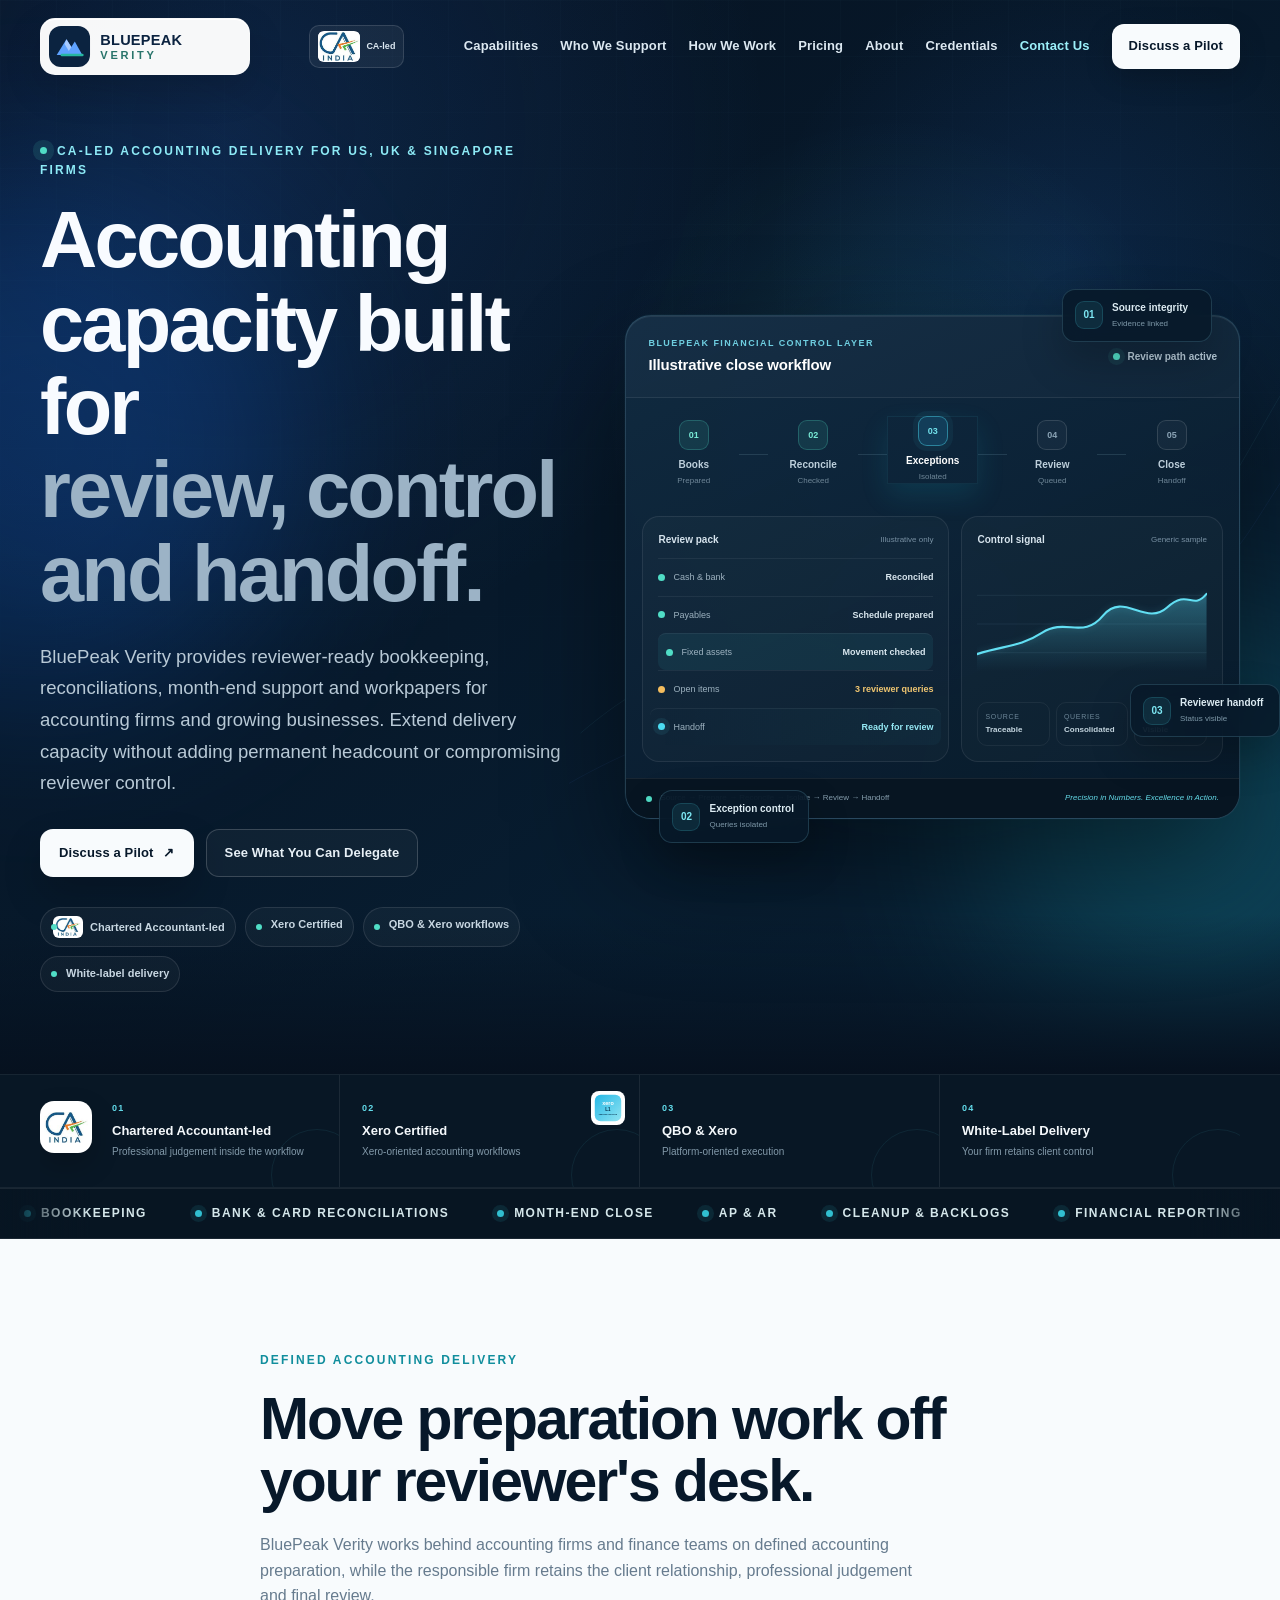
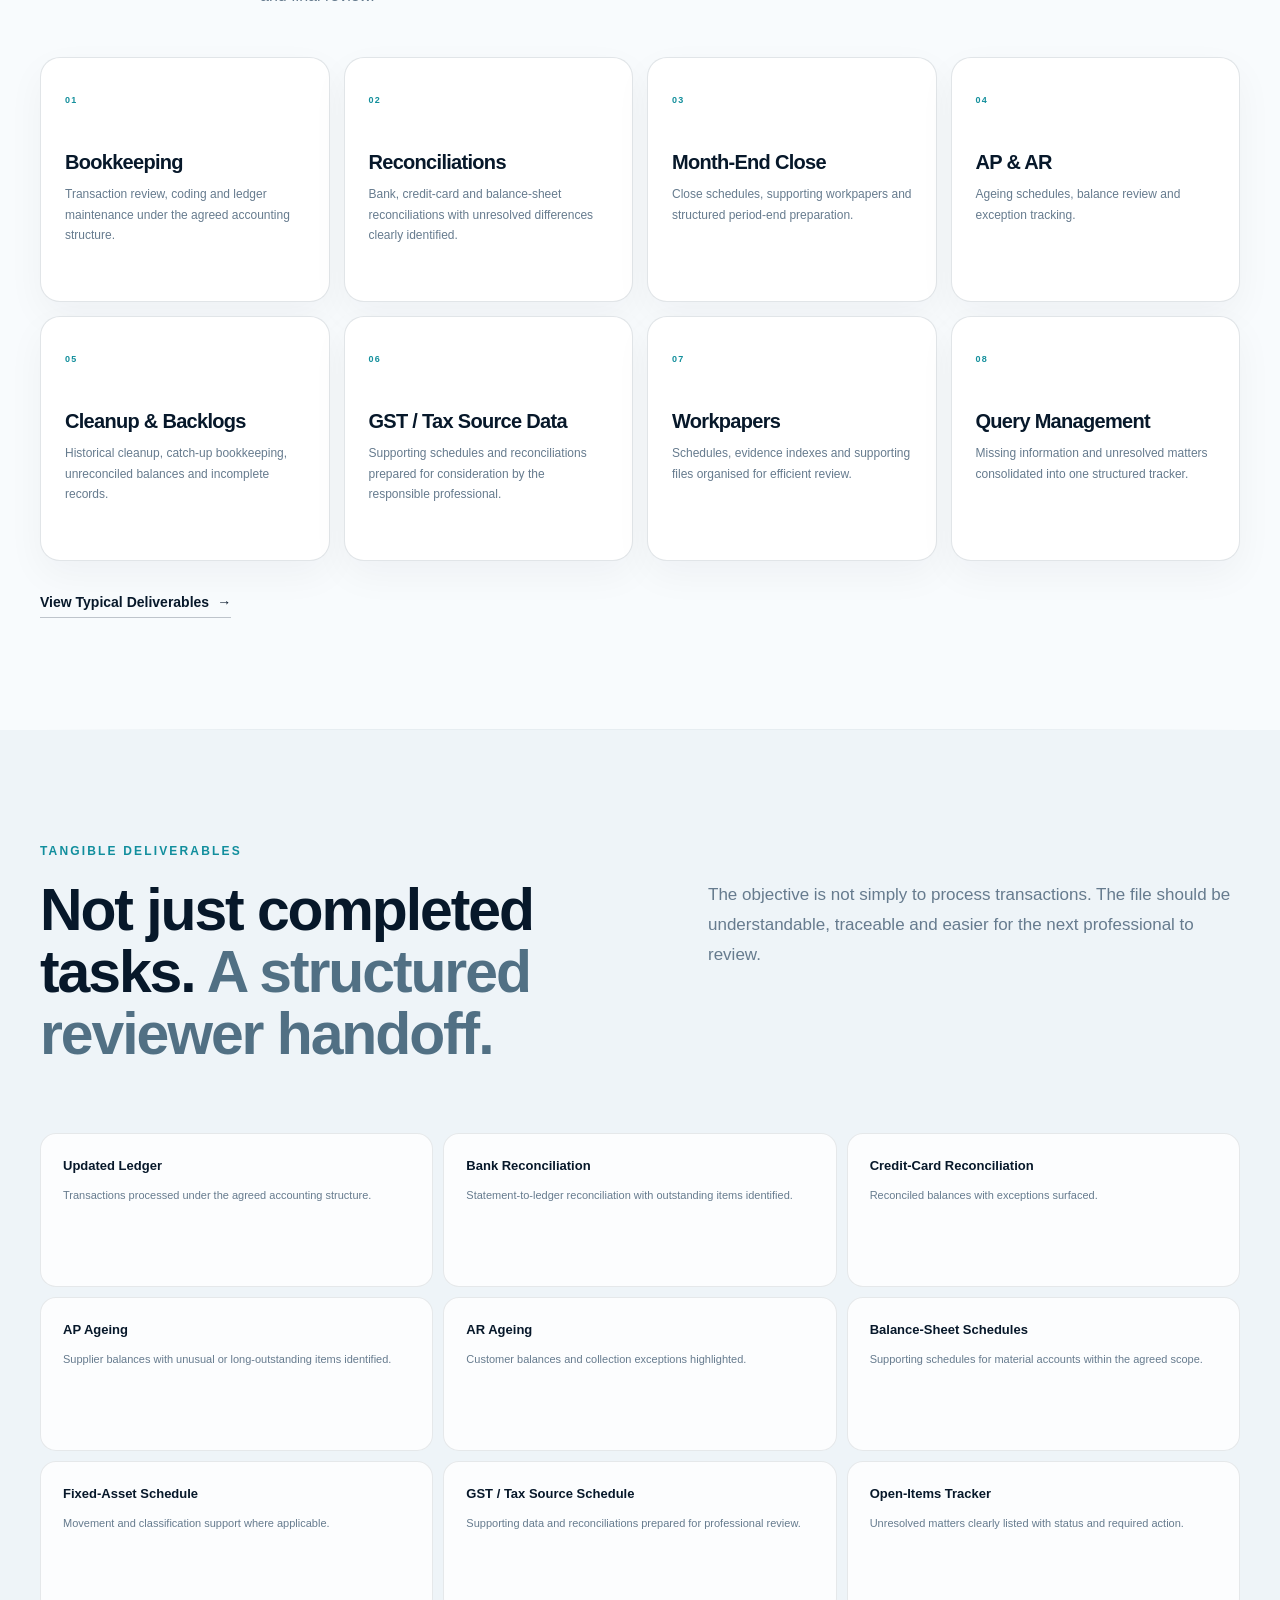
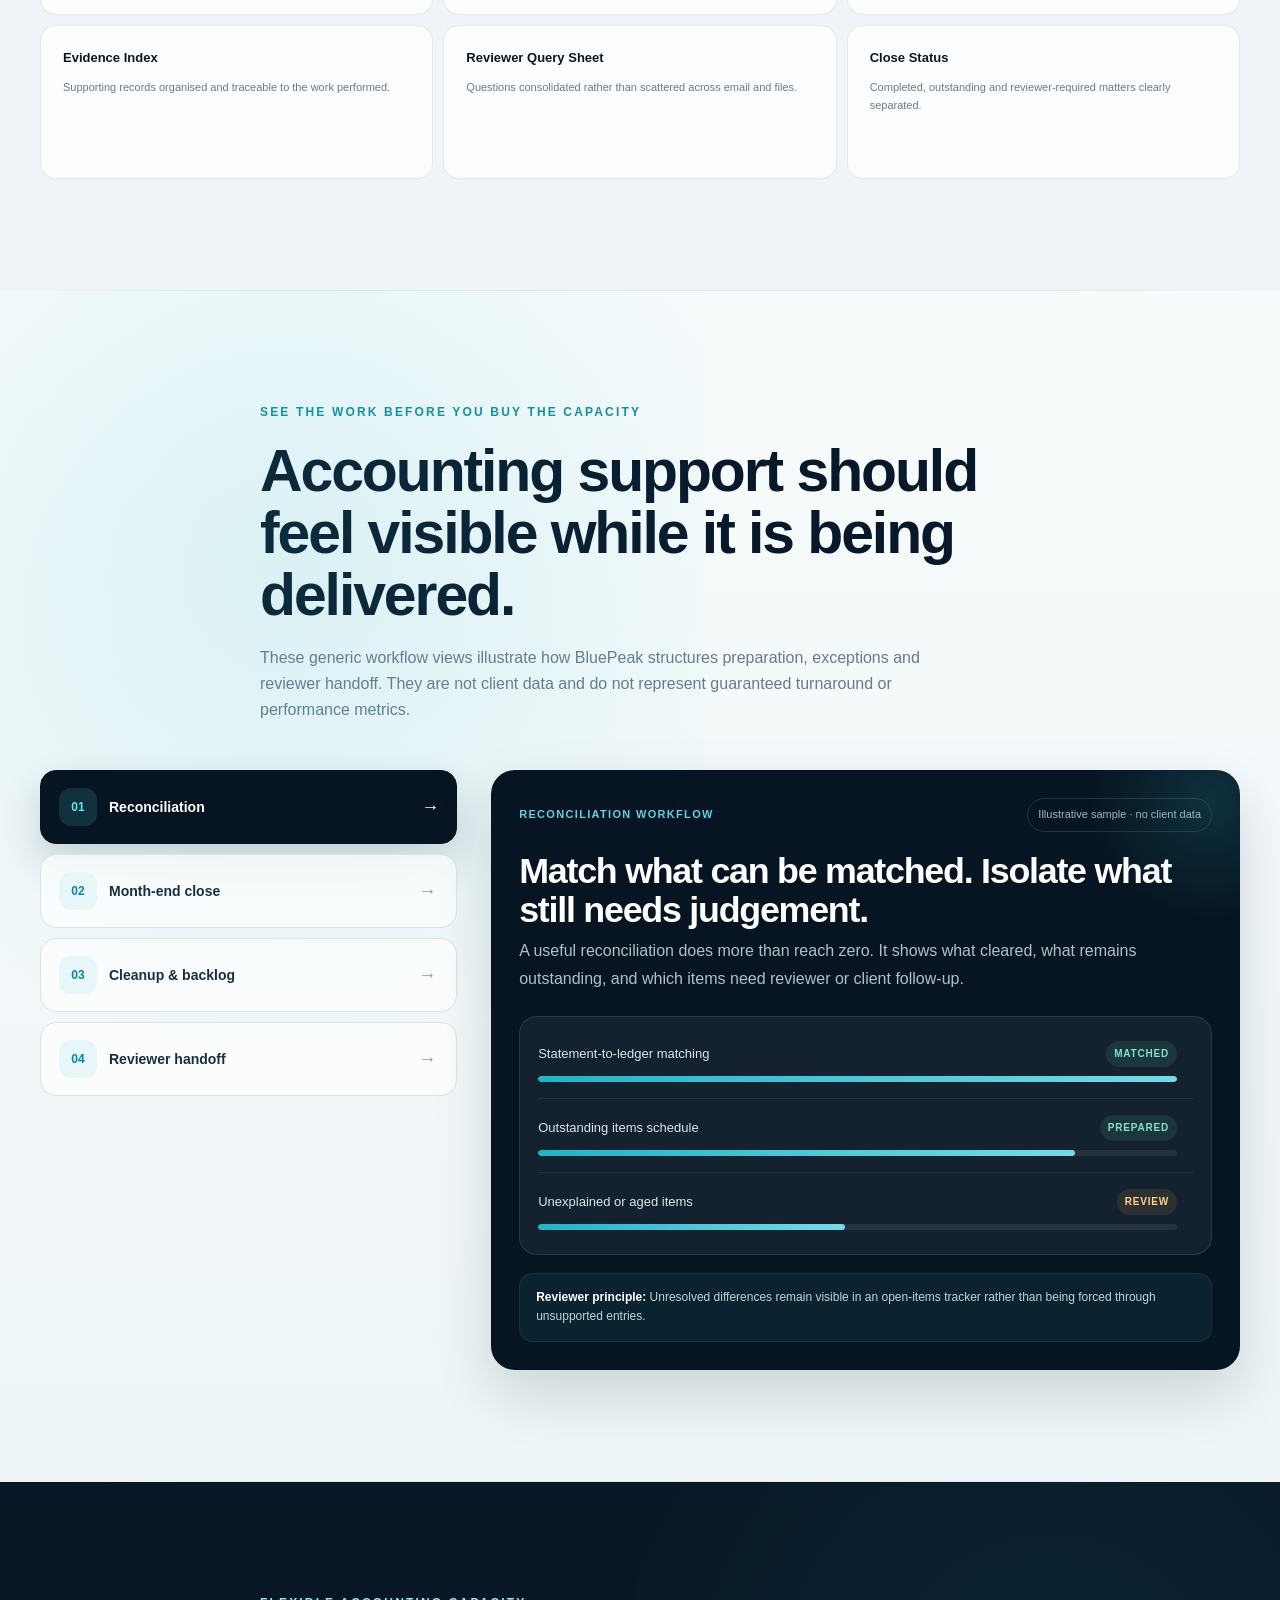
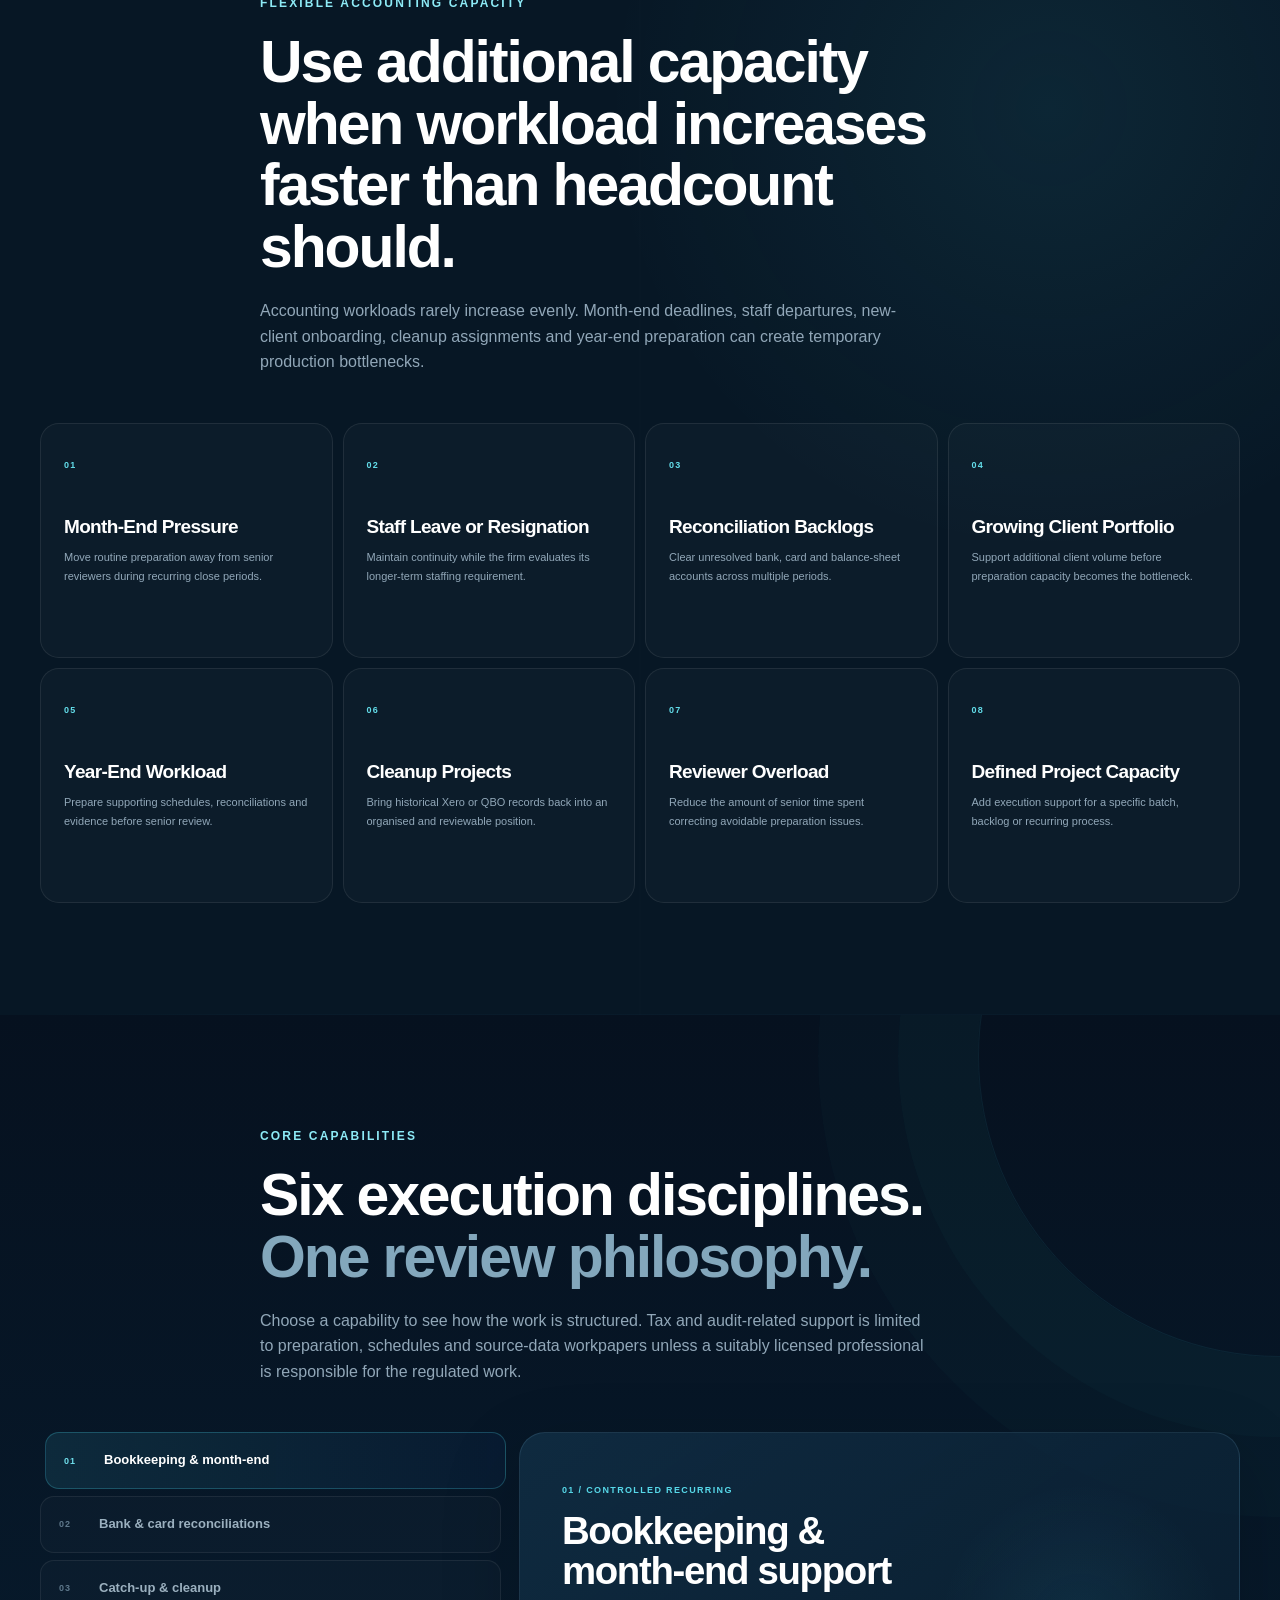
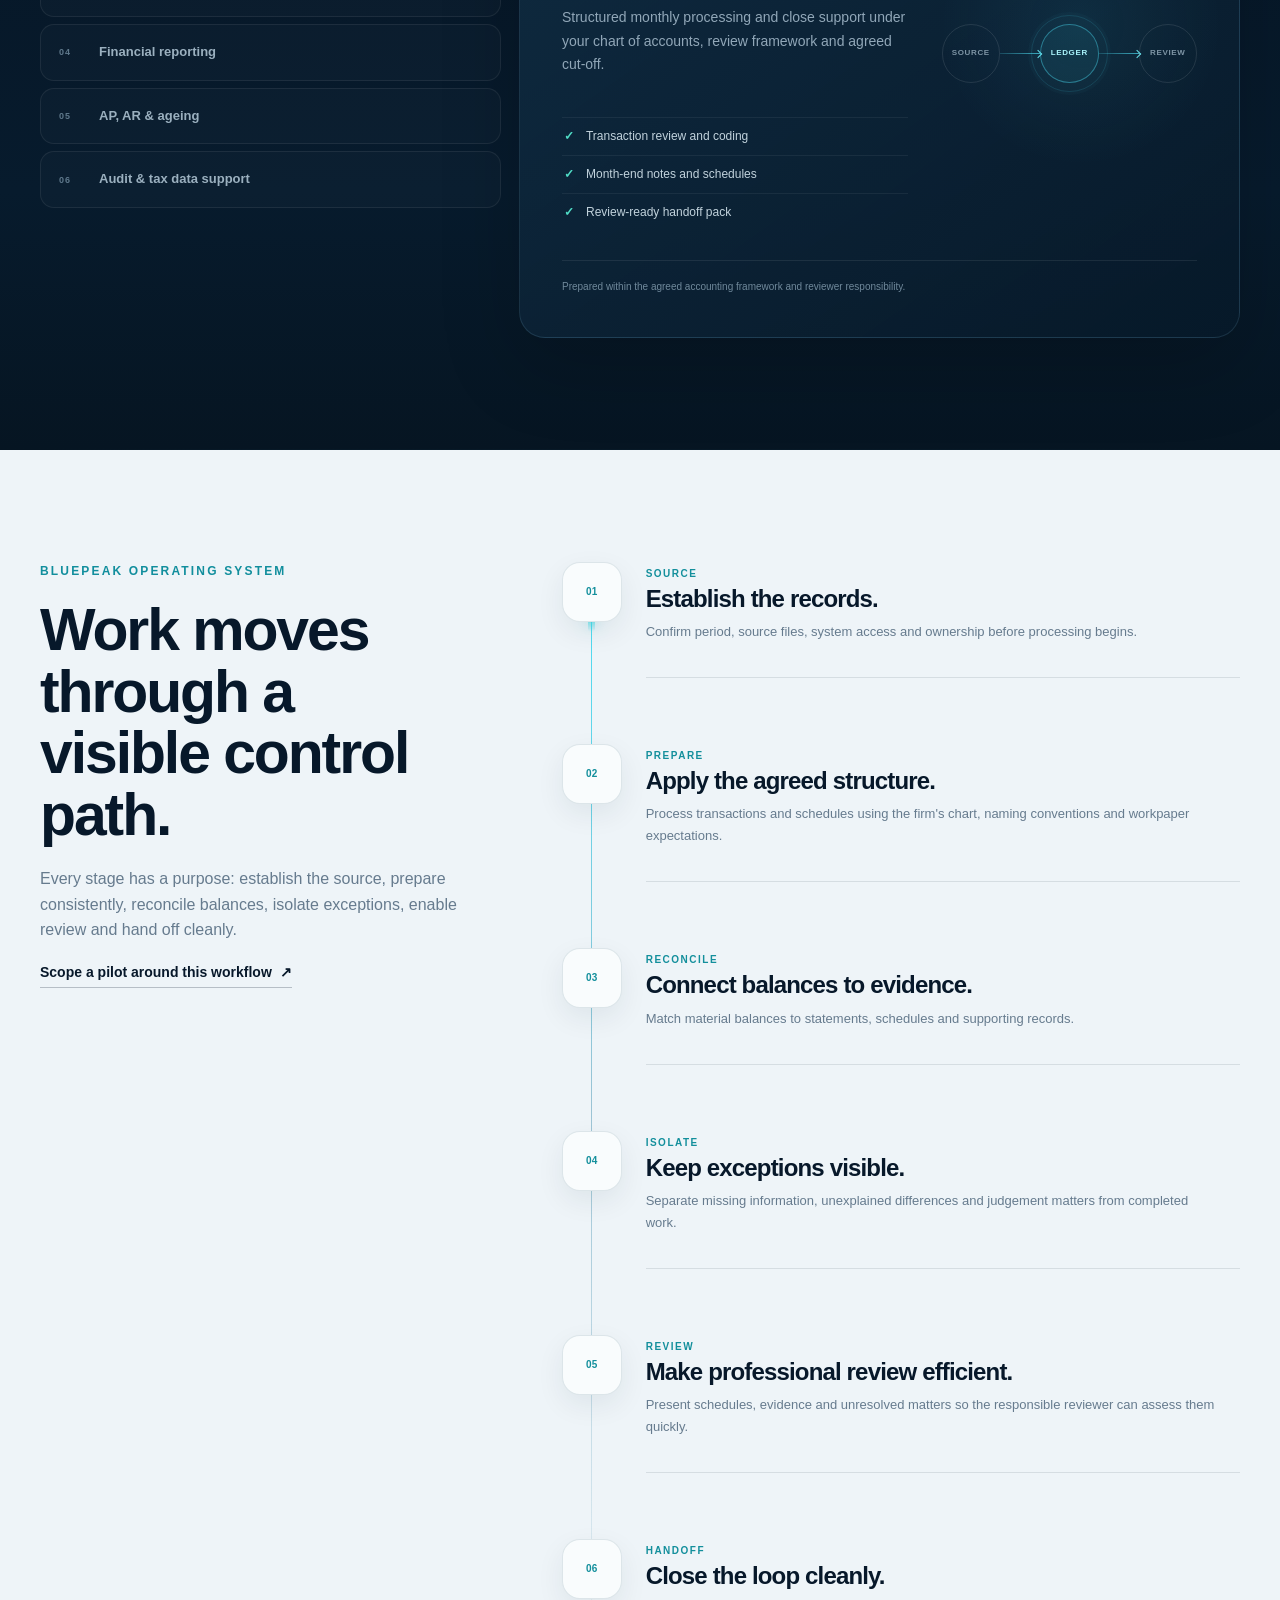
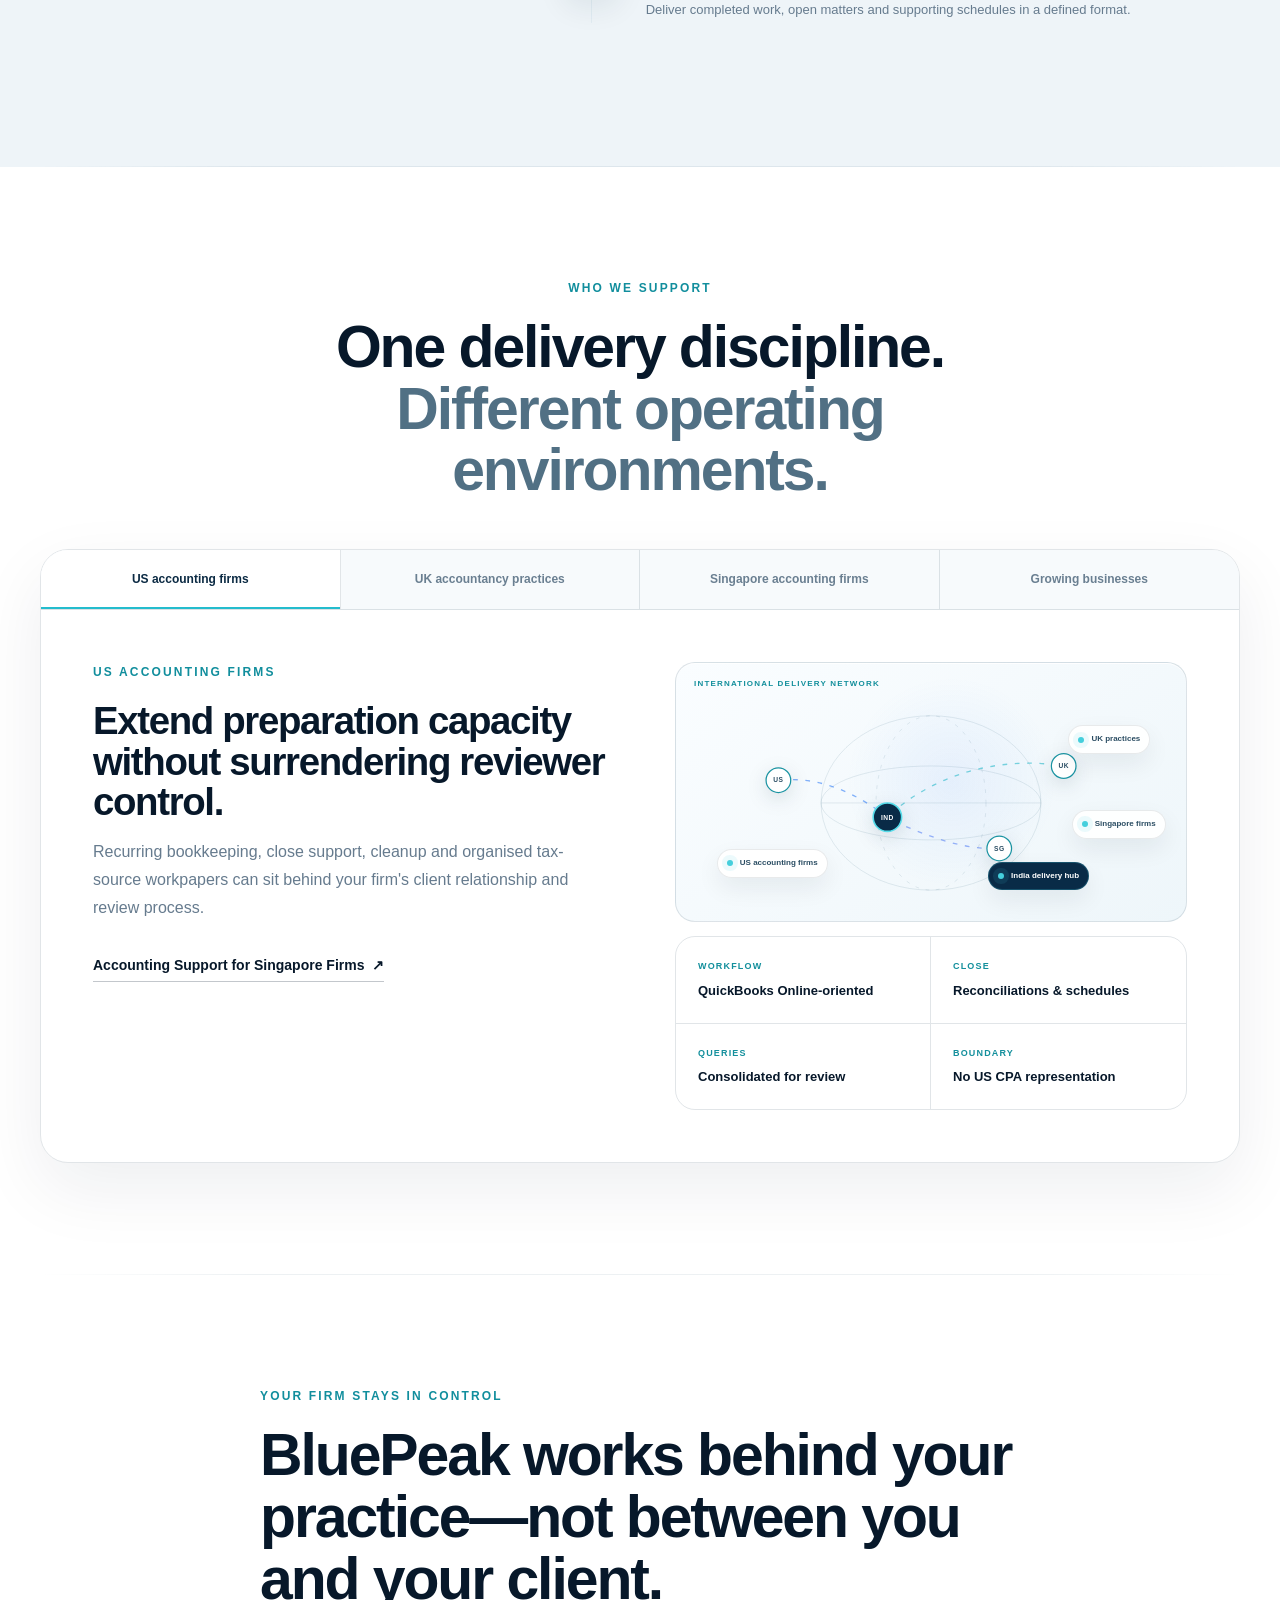
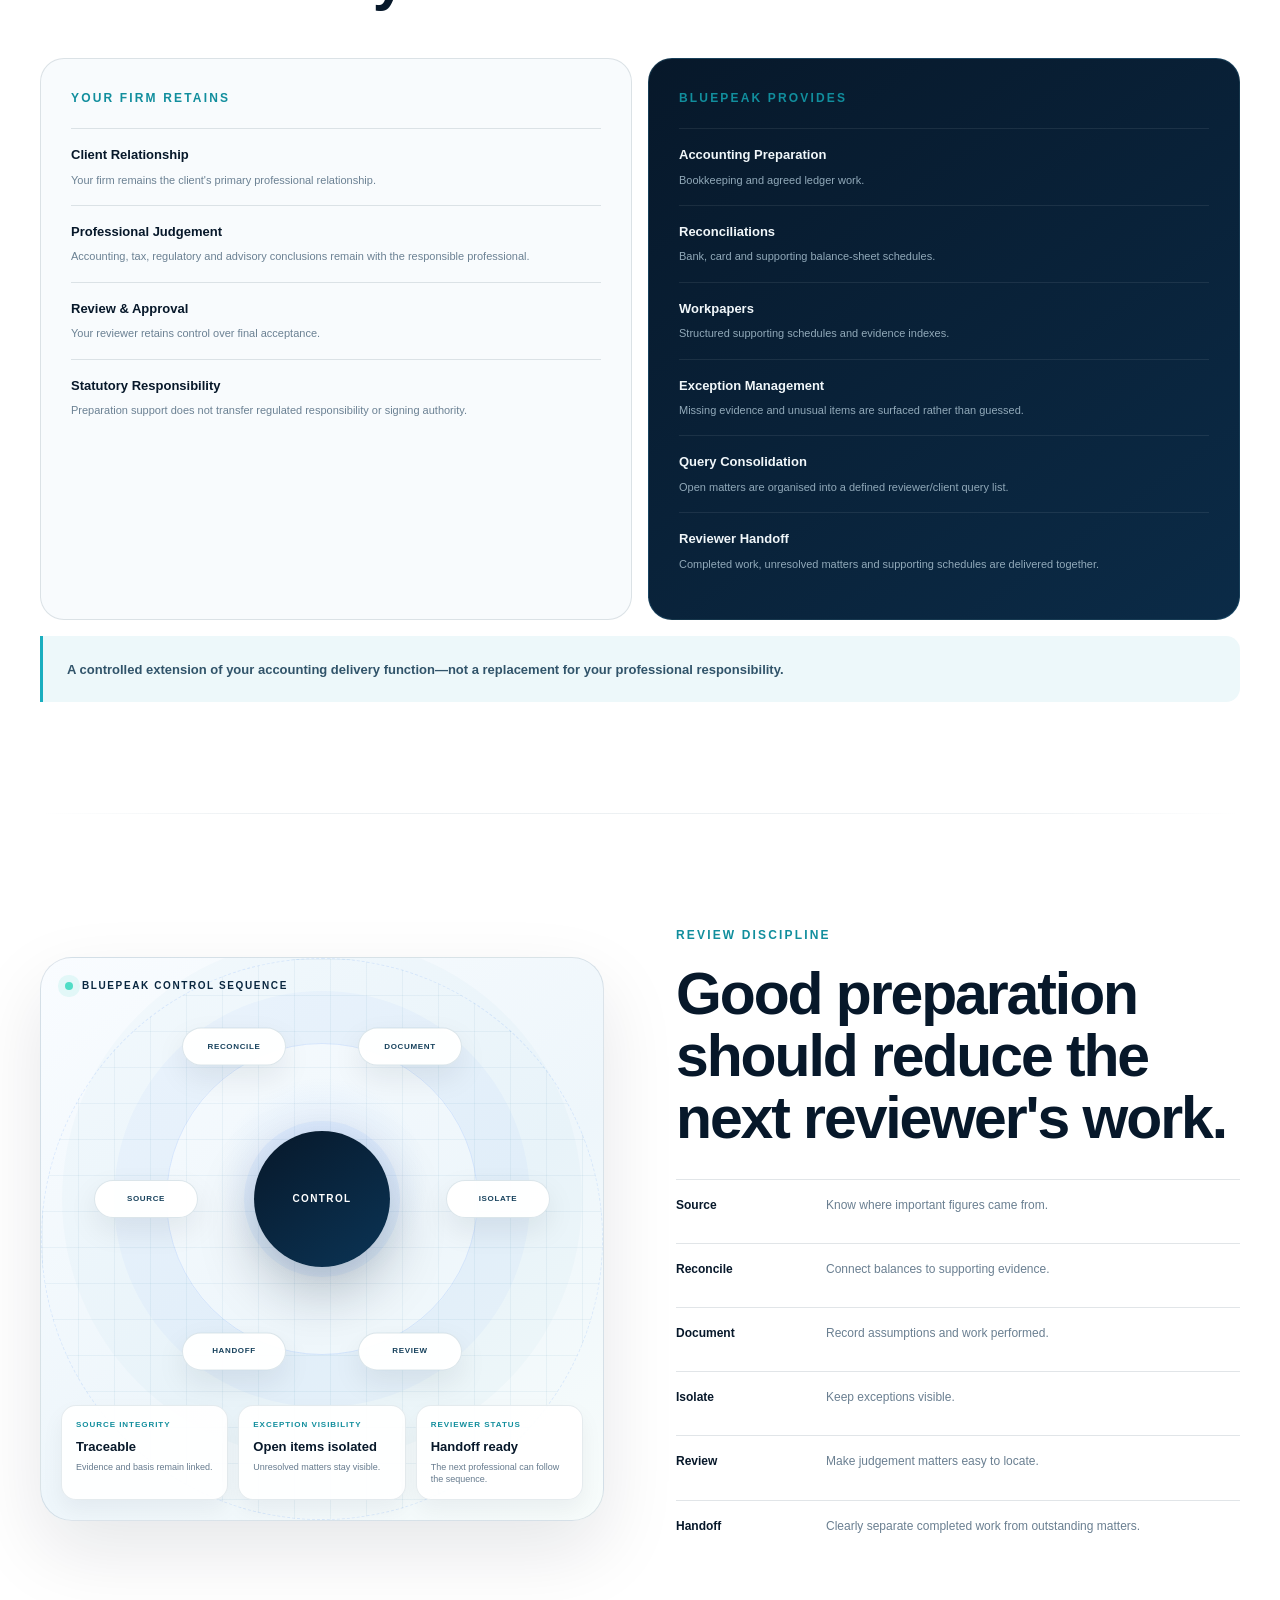
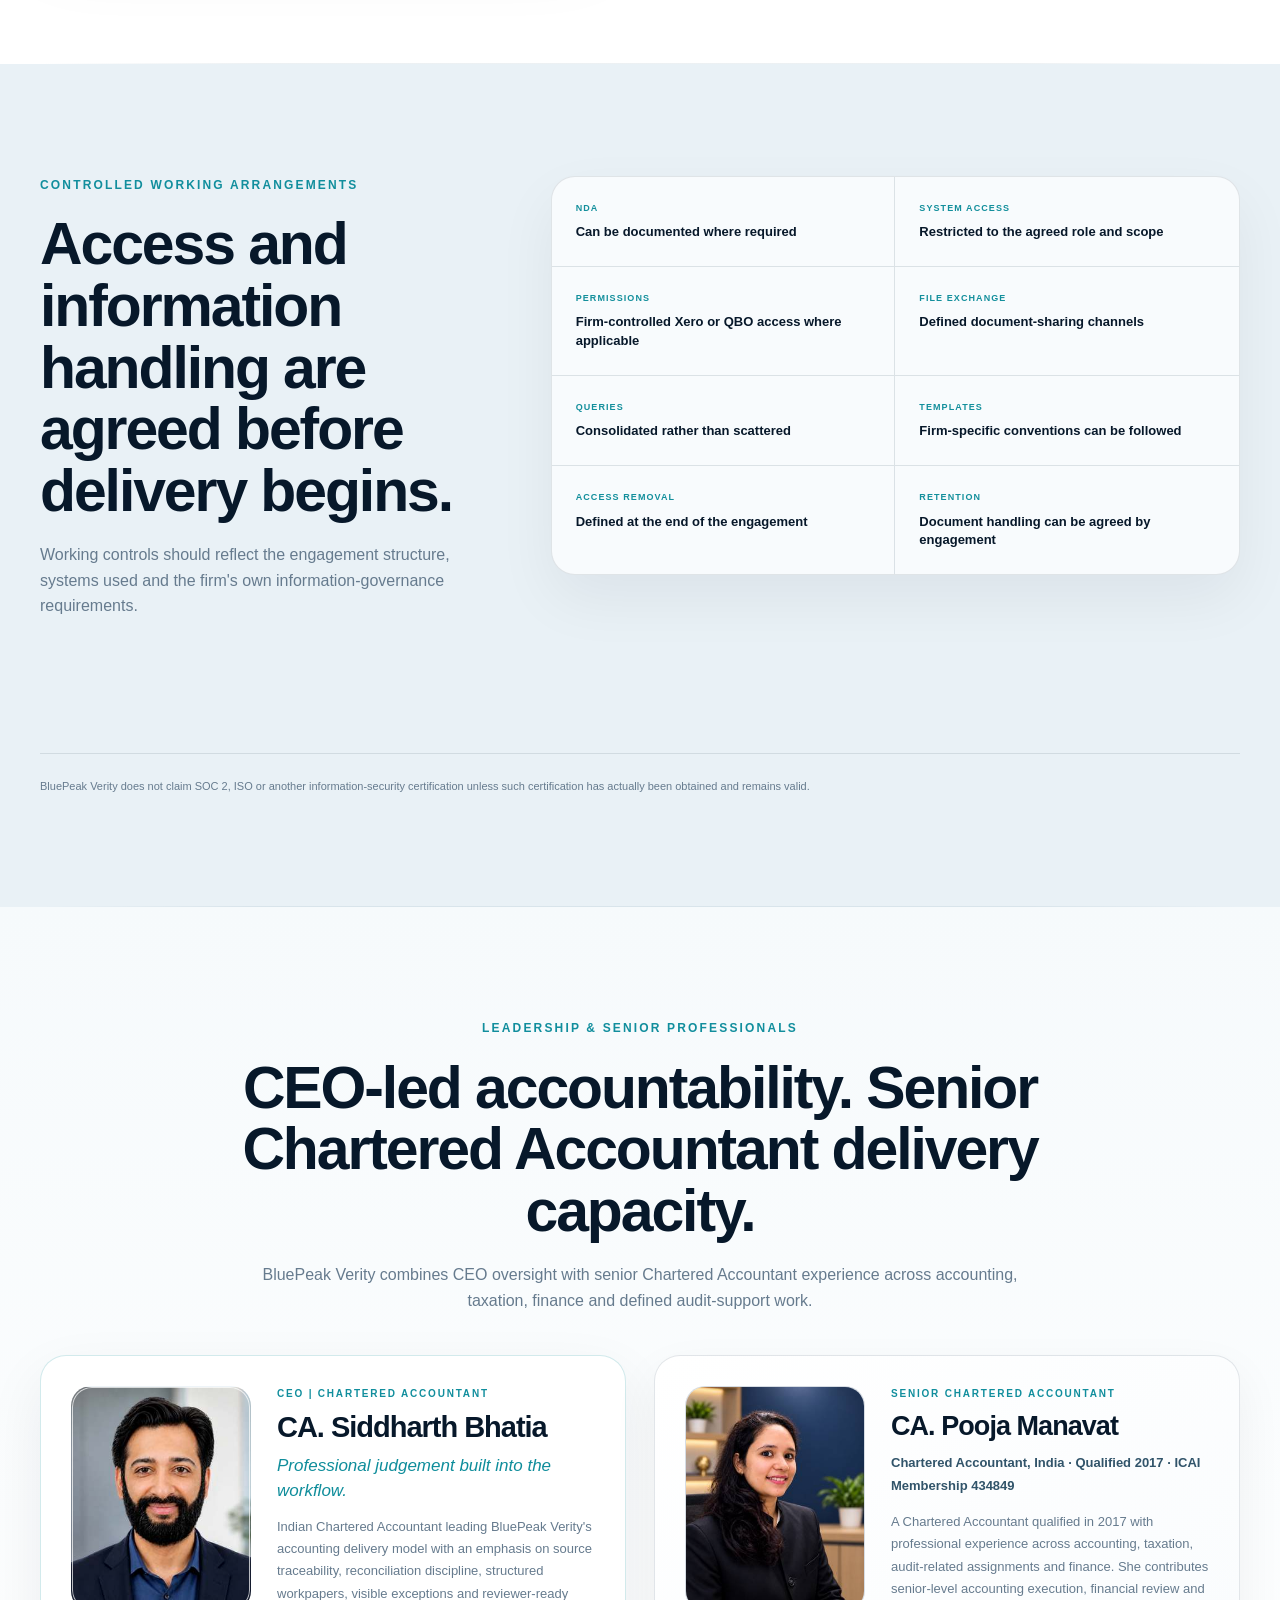
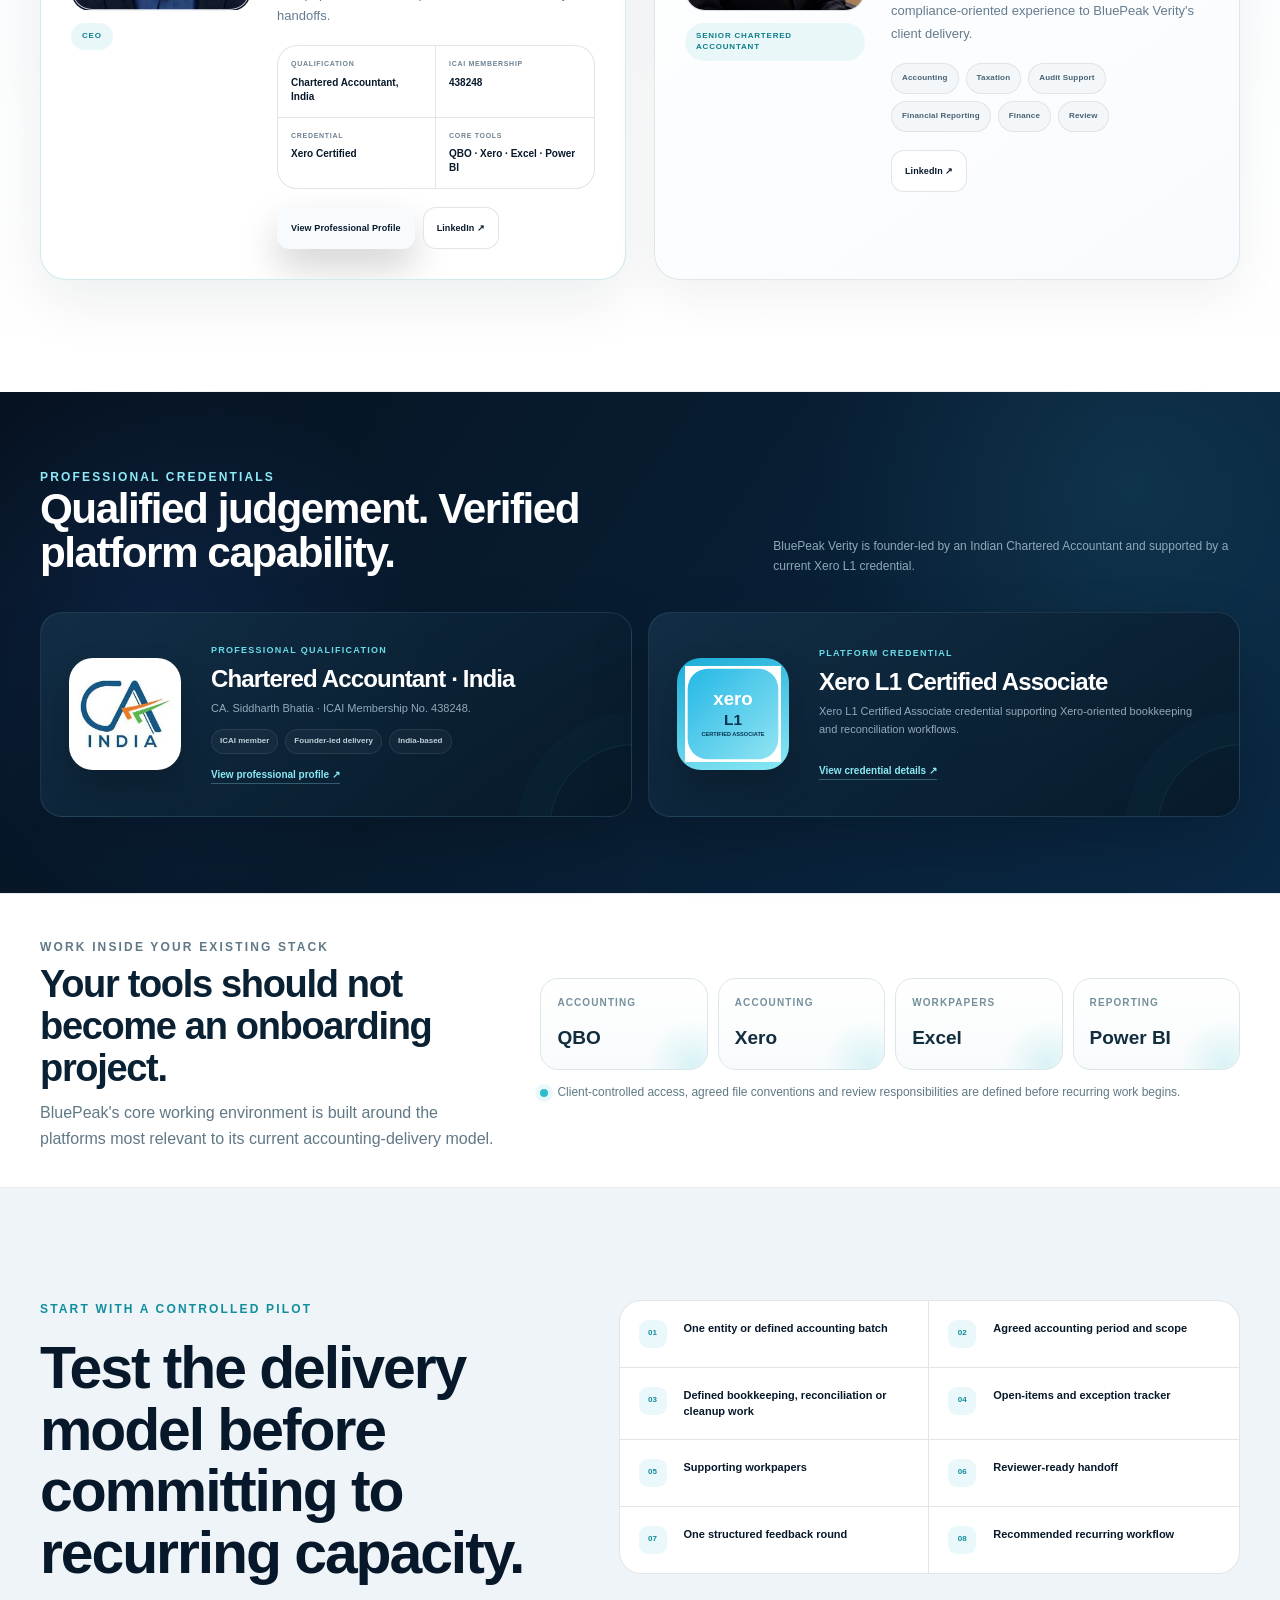
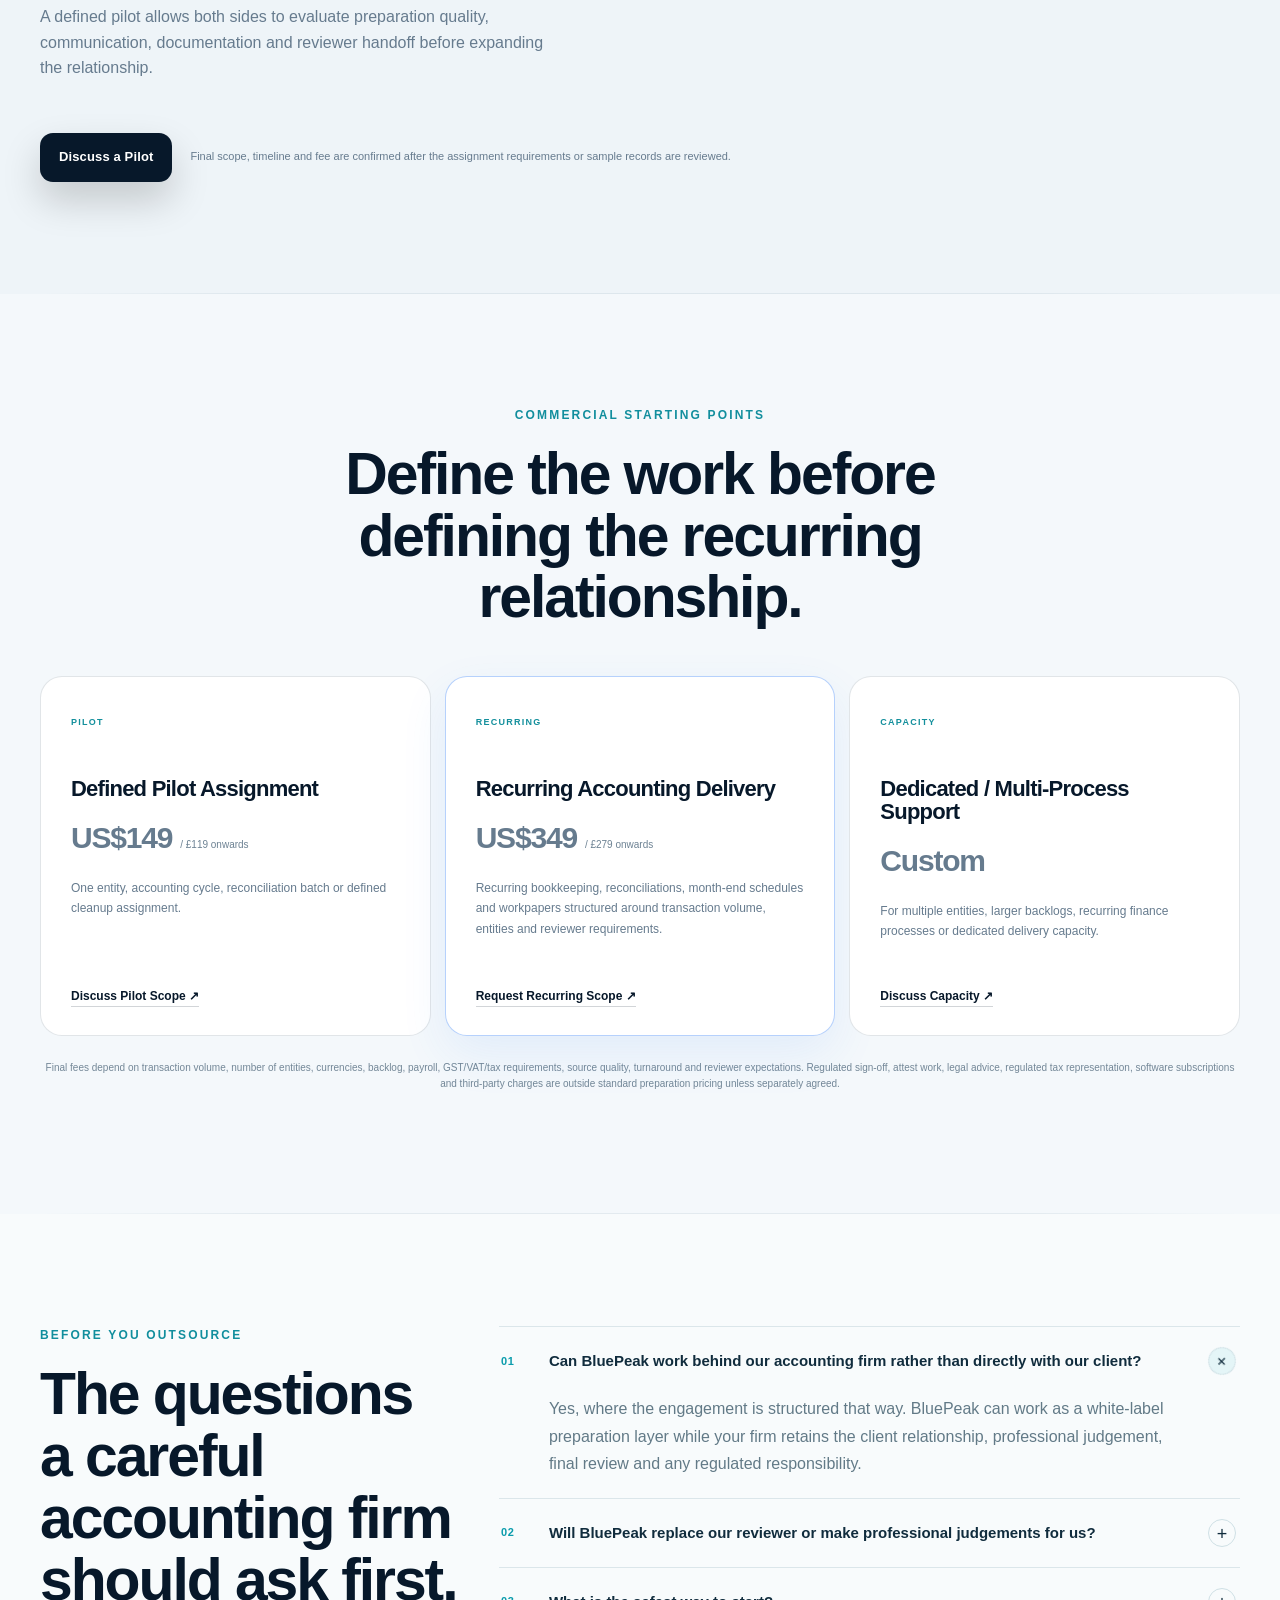
==== index.html @ cc9800a6 "Activate client experience upgrade on homepage" ====
<!doctype html>
<html lang="en">
<head>
  <meta charset="utf-8">
  <meta name="viewport" content="width=device-width,initial-scale=1,viewport-fit=cover">
  <title>BluePeak Verity | Reviewer-Ready Accounting Delivery for US, UK & Singapore Firms</title>
  <meta name="description" content="Indian Chartered Accountant-led bookkeeping, reconciliations, month-end support and reviewer-ready workpapers for US, UK and Singapore accounting firms and growing businesses.">
  <link rel="canonical" href="https://bluepeakverity.com/">
  <meta name="robots" content="index,follow,max-image-preview:large">
  <meta name="theme-color" content="#06111f">
  <meta name="referrer" content="strict-origin-when-cross-origin">
  <meta property="og:type" content="website">
  <meta property="og:site_name" content="BluePeak Verity">
  <meta property="og:title" content="BluePeak Verity | Reviewer-Ready Accounting Delivery">
  <meta property="og:description" content="CA-led accounting delivery built for review, control and handoff.">
  <meta property="og:url" content="https://bluepeakverity.com/">
  <meta property="og:image" content="https://bluepeakverity.com/assets/og-card.svg">
  <meta name="twitter:card" content="summary_large_image">
  <meta name="twitter:title" content="BluePeak Verity | Reviewer-Ready Accounting Delivery">
  <meta name="twitter:description" content="CA-led accounting delivery built for review, control and handoff.">
  <meta name="twitter:image" content="https://bluepeakverity.com/assets/og-card.svg">
  <link rel="icon" href="assets/favicon.svg" type="image/svg+xml">
  <link rel="stylesheet" href="assets/styles.css?v=20260807-definitive-1">
  <link rel="stylesheet" href="assets/pilot-select-fix.css?v=20260816-1">
  <link rel="stylesheet" href="assets/commercial-upgrade.css?v=20260817-1">
  <script defer src="assets/script.js?v=20260914-client-experience-r1"></script>
  <script type="application/ld+json">
  {
    "@context":"https://schema.org",
    "@graph":[
      {
        "@type":"ProfessionalService",
        "@id":"https://bluepeakverity.com/#business",
        "name":"BluePeak Verity",
        "url":"https://bluepeakverity.com/",
        "description":"India-based Chartered Accountant-led accounting delivery support for US, UK and Singapore accounting firms and growing businesses.",
        "email":"siddharth.v.bhatia@gmail.com",
        "telephone":"+91-7879857126",
        "areaServed":["United States","United Kingdom","Singapore"],
        "founder":{"@id":"https://bluepeakverity.com/#founder"},
        "slogan":"Precision in Numbers. Excellence in Action."
      },
      {
        "@type":"Person",
        "@id":"https://bluepeakverity.com/#founder",
        "name":"Siddharth Bhatia",
        "honorificPrefix":"CA",
        "jobTitle":"Chief Executive Officer | Chartered Accountant (India)",
        "sameAs":["https://www.linkedin.com/in/ca-siddharth-bhatia"]
      }
    ]
  }
  </script>
</head>
<body>
  <a class="skip-link" href="#main">Skip to main content</a>
  <div class="site-progress" aria-hidden="true"><span></span></div>

  <header class="site-header" data-header>
    <div class="container nav-shell">
      <a class="brand" href="index.html" aria-label="BluePeak Verity home">
        <img src="assets/logo.svg" alt="BluePeak Verity" width="216" height="58">
      </a>
      <button class="nav-toggle" type="button" aria-expanded="false" aria-controls="site-nav" aria-label="Open navigation">
        <span></span><span></span>
      </button>
      <nav class="site-nav" id="site-nav" aria-label="Primary navigation">
        <a href="#capabilities">Capabilities</a>
        <a href="#audiences">Who We Support</a>
        <a href="#operating-system">How We Work</a>
        <a href="#pricing">Pricing</a>
        <a href="about.html">About</a>
        <a href="xero-certified.html">Credentials</a>
        <a href="#contact" class="nav-cta">Discuss a Pilot</a>
      </nav>
    </div>
  </header>

  <main id="main">
    <section class="hero" id="top" aria-labelledby="hero-title">
      <div class="hero-grid-overlay" aria-hidden="true"></div>
      <div class="hero-aurora hero-aurora-a" aria-hidden="true"></div>
      <div class="hero-aurora hero-aurora-b" aria-hidden="true"></div>
      <div class="container hero-layout">
        <div class="hero-copy" data-reveal>
          <p class="eyebrow"><span class="signal-dot" aria-hidden="true"></span>CA-led accounting delivery for US, UK &amp; Singapore firms</p>
          <h1 id="hero-title">Accounting capacity built for <span>review, control and handoff.</span></h1>
          <p class="hero-lead">BluePeak Verity provides reviewer-ready bookkeeping, reconciliations, month-end support and workpapers for accounting firms and growing businesses. Extend delivery capacity without adding permanent headcount or compromising reviewer control.</p>
          <div class="hero-actions">
            <a class="btn btn-primary" href="#contact">Discuss a Pilot <span aria-hidden="true">↗</span></a>
            <a class="btn btn-ghost" href="#delegate">See What You Can Delegate</a>
          </div>
          <div class="hero-proof" aria-label="Credibility indicators">
            <span>Chartered Accountant-led</span>
            <span>Xero Certified</span>
            <span>QBO &amp; Xero workflows</span>
            <span>White-label delivery</span>
          </div>
        </div>

        <div class="control-stage" data-control-stage data-reveal aria-label="Illustrative BluePeak financial control workflow">
          <div class="control-stage-glow" aria-hidden="true"></div>
          <div class="control-console">
            <div class="console-topbar">
              <div>
                <span class="console-kicker">BluePeak Financial Control Layer</span>
                <strong>Illustrative close workflow</strong>
              </div>
              <span class="console-status"><i></i> Review path active</span>
            </div>
            <div class="workflow-rail" aria-label="Books to close workflow">
              <div class="workflow-node complete"><span>01</span><strong>Books</strong><small>Prepared</small></div>
              <div class="workflow-link"><i></i></div>
              <div class="workflow-node complete"><span>02</span><strong>Reconcile</strong><small>Checked</small></div>
              <div class="workflow-link"><i></i></div>
              <div class="workflow-node active"><span>03</span><strong>Exceptions</strong><small>Isolated</small></div>
              <div class="workflow-link"><i></i></div>
              <div class="workflow-node"><span>04</span><strong>Review</strong><small>Queued</small></div>
              <div class="workflow-link"><i></i></div>
              <div class="workflow-node"><span>05</span><strong>Close</strong><small>Handoff</small></div>
            </div>
            <div class="console-body">
              <div class="ledger-panel">
                <div class="panel-heading"><span>Review pack</span><em>Illustrative only</em></div>
                <div class="ledger-row"><span><i class="ok"></i>Cash &amp; bank</span><strong>Reconciled</strong></div>
                <div class="ledger-row"><span><i class="ok"></i>Payables</span><strong>Schedule prepared</strong></div>
                <div class="ledger-row"><span><i class="ok"></i>Fixed assets</span><strong>Movement checked</strong></div>
                <div class="ledger-row exception"><span><i></i>Open items</span><strong>3 reviewer queries</strong></div>
                <div class="ledger-row handoff"><span><i></i>Handoff</span><strong>Ready for review</strong></div>
              </div>
              <div class="signal-panel">
                <div class="panel-heading"><span>Control signal</span><em>Generic sample</em></div>
                <div class="signal-visual" aria-hidden="true">
                  <svg viewBox="0 0 320 132" role="img">
                    <defs><linearGradient id="chartFill" x1="0" y1="0" x2="0" y2="1"><stop offset="0" stop-color="#5de4ff" stop-opacity=".32"/><stop offset="1" stop-color="#5de4ff" stop-opacity="0"/></linearGradient></defs>
                    <path class="grid-line" d="M0 26H320M0 66H320M0 106H320"/>
                    <path class="chart-fill" d="M0 108 C40 95,58 99,91 78 S148 88,176 54 S235 70,265 43 S300 48,320 24 L320 132 L0 132Z"/>
                    <path class="chart-line" d="M0 108 C40 95,58 99,91 78 S148 88,176 54 S235 70,265 43 S300 48,320 24"/>
                  </svg>
                </div>
                <div class="signal-metrics">
                  <div><span>Source</span><strong>Traceable</strong></div>
                  <div><span>Queries</span><strong>Consolidated</strong></div>
                  <div><span>Review</span><strong>Visible</strong></div>
                </div>
              </div>
            </div>
            <div class="console-footer"><span><i></i>Source → Prepare → Reconcile → Isolate → Review → Handoff</span><em>Precision in Numbers. Excellence in Action.</em></div>
          </div>
        </div>
      </div>
    </section>

    <section class="credibility-rail" aria-label="Professional credibility">
      <div class="container credibility-grid">
        <div><span>01</span><strong>Chartered Accountant-led</strong><small>Professional judgement inside the workflow</small></div>
        <div><span>02</span><strong>Xero Certified</strong><small>Xero-oriented accounting workflows</small></div>
        <div><span>03</span><strong>QBO &amp; Xero</strong><small>Platform-oriented execution</small></div>
        <div><span>04</span><strong>White-Label Delivery</strong><small>Your firm retains client control</small></div>
      </div>
    </section>

    <section class="section delivery-section" id="delegate">
      <div class="container section-intro" data-reveal>
        <p class="eyebrow">Defined accounting delivery</p>
        <h2>Move preparation work off your reviewer's desk.</h2>
        <p>BluePeak Verity works behind accounting firms and finance teams on defined accounting preparation, while the responsible firm retains the client relationship, professional judgement and final review.</p>
      </div>
      <div class="container delivery-grid">
        <article class="delivery-card" data-reveal><span>01</span><h3>Bookkeeping</h3><p>Transaction review, coding and ledger maintenance under the agreed accounting structure.</p></article>
        <article class="delivery-card" data-reveal><span>02</span><h3>Reconciliations</h3><p>Bank, credit-card and balance-sheet reconciliations with unresolved differences clearly identified.</p></article>
        <article class="delivery-card" data-reveal><span>03</span><h3>Month-End Close</h3><p>Close schedules, supporting workpapers and structured period-end preparation.</p></article>
        <article class="delivery-card" data-reveal><span>04</span><h3>AP &amp; AR</h3><p>Ageing schedules, balance review and exception tracking.</p></article>
        <article class="delivery-card" data-reveal><span>05</span><h3>Cleanup &amp; Backlogs</h3><p>Historical cleanup, catch-up bookkeeping, unreconciled balances and incomplete records.</p></article>
        <article class="delivery-card" data-reveal><span>06</span><h3>GST / Tax Source Data</h3><p>Supporting schedules and reconciliations prepared for consideration by the responsible professional.</p></article>
        <article class="delivery-card" data-reveal><span>07</span><h3>Workpapers</h3><p>Schedules, evidence indexes and supporting files organised for efficient review.</p></article>
        <article class="delivery-card" data-reveal><span>08</span><h3>Query Management</h3><p>Missing information and unresolved matters consolidated into one structured tracker.</p></article>
      </div>
      <div class="container section-action" data-reveal><a class="text-link" href="#deliverables">View Typical Deliverables <span>→</span></a></div>
    </section>

    <section class="section deliverables-section" id="deliverables">
      <div class="container split-heading">
        <div data-reveal>
          <p class="eyebrow">Tangible deliverables</p>
          <h2>Not just completed tasks. <span>A structured reviewer handoff.</span></h2>
        </div>
        <div class="problem-copy" data-reveal>
          <p>The objective is not simply to process transactions. The file should be understandable, traceable and easier for the next professional to review.</p>
        </div>
      </div>
      <div class="container deliverables-grid">
        <article data-reveal><strong>Updated Ledger</strong><p>Transactions processed under the agreed accounting structure.</p></article>
        <article data-reveal><strong>Bank Reconciliation</strong><p>Statement-to-ledger reconciliation with outstanding items identified.</p></article>
        <article data-reveal><strong>Credit-Card Reconciliation</strong><p>Reconciled balances with exceptions surfaced.</p></article>
        <article data-reveal><strong>AP Ageing</strong><p>Supplier balances with unusual or long-outstanding items identified.</p></article>
        <article data-reveal><strong>AR Ageing</strong><p>Customer balances and collection exceptions highlighted.</p></article>
        <article data-reveal><strong>Balance-Sheet Schedules</strong><p>Supporting schedules for material accounts within the agreed scope.</p></article>
        <article data-reveal><strong>Fixed-Asset Schedule</strong><p>Movement and classification support where applicable.</p></article>
        <article data-reveal><strong>GST / Tax Source Schedule</strong><p>Supporting data and reconciliations prepared for professional review.</p></article>
        <article data-reveal><strong>Open-Items Tracker</strong><p>Unresolved matters clearly listed with status and required action.</p></article>
        <article data-reveal><strong>Evidence Index</strong><p>Supporting records organised and traceable to the work performed.</p></article>
        <article data-reveal><strong>Reviewer Query Sheet</strong><p>Questions consolidated rather than scattered across email and files.</p></article>
        <article data-reveal><strong>Close Status</strong><p>Completed, outstanding and reviewer-required matters clearly separated.</p></article>
      </div>
    </section>

    <section class="section capacity-section" id="capacity">
      <div class="container section-intro" data-reveal>
        <p class="eyebrow">Flexible accounting capacity</p>
        <h2>Use additional capacity when workload increases faster than headcount should.</h2>
        <p>Accounting workloads rarely increase evenly. Month-end deadlines, staff departures, new-client onboarding, cleanup assignments and year-end preparation can create temporary production bottlenecks.</p>
      </div>
      <div class="container capacity-grid">
        <article data-reveal><span>01</span><h3>Month-End Pressure</h3><p>Move routine preparation away from senior reviewers during recurring close periods.</p></article>
        <article data-reveal><span>02</span><h3>Staff Leave or Resignation</h3><p>Maintain continuity while the firm evaluates its longer-term staffing requirement.</p></article>
        <article data-reveal><span>03</span><h3>Reconciliation Backlogs</h3><p>Clear unresolved bank, card and balance-sheet accounts across multiple periods.</p></article>
        <article data-reveal><span>04</span><h3>Growing Client Portfolio</h3><p>Support additional client volume before preparation capacity becomes the bottleneck.</p></article>
        <article data-reveal><span>05</span><h3>Year-End Workload</h3><p>Prepare supporting schedules, reconciliations and evidence before senior review.</p></article>
        <article data-reveal><span>06</span><h3>Cleanup Projects</h3><p>Bring historical Xero or QBO records back into an organised and reviewable position.</p></article>
        <article data-reveal><span>07</span><h3>Reviewer Overload</h3><p>Reduce the amount of senior time spent correcting avoidable preparation issues.</p></article>
        <article data-reveal><span>08</span><h3>Defined Project Capacity</h3><p>Add execution support for a specific batch, backlog or recurring process.</p></article>
      </div>
    </section>

    <section class="section section-dark" id="capabilities">
      <div class="container section-intro" data-reveal>
        <p class="eyebrow">Core capabilities</p>
        <h2>Six execution disciplines. <span>One review philosophy.</span></h2>
        <p>Choose a capability to see how the work is structured. Tax and audit-related support is limited to preparation, schedules and source-data workpapers unless a suitably licensed professional is responsible for the regulated work.</p>
      </div>
      <div class="container capabilities-shell" data-capabilities>
        <div class="capability-nav" role="tablist" aria-label="Accounting capabilities">
          <button class="capability-tab active" type="button" role="tab" aria-selected="true" data-cap="books"><span>01</span>Bookkeeping &amp; month-end</button>
          <button class="capability-tab" type="button" role="tab" aria-selected="false" data-cap="recon"><span>02</span>Bank &amp; card reconciliations</button>
          <button class="capability-tab" type="button" role="tab" aria-selected="false" data-cap="cleanup"><span>03</span>Catch-up &amp; cleanup</button>
          <button class="capability-tab" type="button" role="tab" aria-selected="false" data-cap="reporting"><span>04</span>Financial reporting</button>
          <button class="capability-tab" type="button" role="tab" aria-selected="false" data-cap="working"><span>05</span>AP, AR &amp; ageing</button>
          <button class="capability-tab" type="button" role="tab" aria-selected="false" data-cap="workpapers"><span>06</span>Audit &amp; tax data support</button>
        </div>
        <div class="capability-display" role="tabpanel" aria-live="polite">
          <div class="capability-head"><span id="cap-number">01 / CONTROLLED RECURRING</span><h3 id="cap-title">Bookkeeping &amp; month-end support</h3><p id="cap-copy">Structured monthly processing and close support under your chart of accounts, review framework and agreed cut-off.</p></div>
          <div class="capability-diagram" aria-hidden="true"><span class="cap-node source">SOURCE</span><i></i><span class="cap-node active" id="cap-visual-label">LEDGER</span><i></i><span class="cap-node">REVIEW</span></div>
          <ul class="capability-points" id="cap-points"><li>Transaction review and coding</li><li>Month-end notes and schedules</li><li>Review-ready handoff pack</li></ul>
          <p class="capability-boundary" id="cap-boundary">Prepared within the agreed accounting framework and reviewer responsibility.</p>
        </div>
      </div>
    </section>

    <section class="section operating-section" id="operating-system">
      <div class="container operating-layout">
        <div class="section-intro sticky-copy" data-reveal>
          <p class="eyebrow">BluePeak operating system</p>
          <h2>Work moves through a visible control path.</h2>
          <p>Every stage has a purpose: establish the source, prepare consistently, reconcile balances, isolate exceptions, enable review and hand off cleanly.</p>
          <a class="text-link" href="#contact">Scope a pilot around this workflow <span>↗</span></a>
        </div>
        <div class="operating-flow" data-operating-flow>
          <article class="operating-step" data-step="1" data-reveal><span>01</span><div><p>Source</p><h3>Establish the records.</h3><small>Confirm period, source files, system access and ownership before processing begins.</small></div><i></i></article>
          <article class="operating-step" data-step="2" data-reveal><span>02</span><div><p>Prepare</p><h3>Apply the agreed structure.</h3><small>Process transactions and schedules using the firm's chart, naming conventions and workpaper expectations.</small></div><i></i></article>
          <article class="operating-step" data-step="3" data-reveal><span>03</span><div><p>Reconcile</p><h3>Connect balances to evidence.</h3><small>Match material balances to statements, schedules and supporting records.</small></div><i></i></article>
          <article class="operating-step" data-step="4" data-reveal><span>04</span><div><p>Isolate</p><h3>Keep exceptions visible.</h3><small>Separate missing information, unexplained differences and judgement matters from completed work.</small></div><i></i></article>
          <article class="operating-step" data-step="5" data-reveal><span>05</span><div><p>Review</p><h3>Make professional review efficient.</h3><small>Present schedules, evidence and unresolved matters so the responsible reviewer can assess them quickly.</small></div><i></i></article>
          <article class="operating-step" data-step="6" data-reveal><span>06</span><div><p>Handoff</p><h3>Close the loop cleanly.</h3><small>Deliver completed work, open matters and supporting schedules in a defined format.</small></div></article>
        </div>
      </div>
    </section>

    <section class="section audience-section" id="audiences">
      <div class="container section-intro centered" data-reveal>
        <p class="eyebrow">Who we support</p>
        <h2>One delivery discipline. <span>Different operating environments.</span></h2>
      </div>
      <div class="container audience-shell" data-audience-tabs>
        <div class="audience-tabs" role="tablist" aria-label="Client types">
          <button type="button" class="audience-tab active" role="tab" aria-selected="true" data-audience="us">US accounting firms</button>
          <button type="button" class="audience-tab" role="tab" aria-selected="false" data-audience="uk">UK accountancy practices</button>
          <button type="button" class="audience-tab" role="tab" aria-selected="false" data-audience="sg">Singapore accounting firms</button>
          <button type="button" class="audience-tab" role="tab" aria-selected="false" data-audience="business">Growing businesses</button>
        </div>
        <div class="audience-panel" role="tabpanel">
          <div class="audience-copy">
            <p class="eyebrow" id="audience-kicker">US accounting firms</p>
            <h3 id="audience-title">Extend preparation capacity without surrendering reviewer control.</h3>
            <p id="audience-copy">Recurring bookkeeping, close support, cleanup and organised tax-source workpapers can sit behind your firm's client relationship and review process.</p>
            <a class="text-link sg-audience-link" href="singapore-accounting-firms.html">Accounting Support for Singapore Firms <span>↗</span></a>
          </div>
          <div class="audience-proof" id="audience-proof">
            <div><span>Workflow</span><strong>QuickBooks Online-oriented</strong></div>
            <div><span>Close</span><strong>Reconciliations &amp; schedules</strong></div>
            <div><span>Queries</span><strong>Consolidated for review</strong></div>
            <div><span>Boundary</span><strong>No US CPA representation</strong></div>
          </div>
        </div>
      </div>
    </section>

    <section class="section white-label-section" id="white-label">
      <div class="container section-intro" data-reveal>
        <p class="eyebrow">Your firm stays in control</p>
        <h2>BluePeak works behind your practice—not between you and your client.</h2>
      </div>
      <div class="container white-label-shell">
        <article class="responsibility-panel" data-reveal>
          <p class="eyebrow">Your firm retains</p>
          <div><strong>Client Relationship</strong><span>Your firm remains the client's primary professional relationship.</span></div>
          <div><strong>Professional Judgement</strong><span>Accounting, tax, regulatory and advisory conclusions remain with the responsible professional.</span></div>
          <div><strong>Review &amp; Approval</strong><span>Your reviewer retains control over final acceptance.</span></div>
          <div><strong>Statutory Responsibility</strong><span>Preparation support does not transfer regulated responsibility or signing authority.</span></div>
        </article>
        <article class="responsibility-panel bluepeak-panel" data-reveal>
          <p class="eyebrow">BluePeak provides</p>
          <div><strong>Accounting Preparation</strong><span>Bookkeeping and agreed ledger work.</span></div>
          <div><strong>Reconciliations</strong><span>Bank, card and supporting balance-sheet schedules.</span></div>
          <div><strong>Workpapers</strong><span>Structured supporting schedules and evidence indexes.</span></div>
          <div><strong>Exception Management</strong><span>Missing evidence and unusual items are surfaced rather than guessed.</span></div>
          <div><strong>Query Consolidation</strong><span>Open matters are organised into a defined reviewer/client query list.</span></div>
          <div><strong>Reviewer Handoff</strong><span>Completed work, unresolved matters and supporting schedules are delivered together.</span></div>
        </article>
      </div>
      <div class="container white-label-close" data-reveal><strong>A controlled extension of your accounting delivery function—not a replacement for your professional responsibility.</strong></div>
    </section>

    <section class="section quality-section" id="quality">
      <div class="container quality-grid">
        <div class="quality-visual" data-reveal aria-hidden="true">
          <div class="quality-core">CONTROL</div>
          <span style="--i:0">SOURCE</span><span style="--i:1">RECONCILE</span><span style="--i:2">DOCUMENT</span><span style="--i:3">ISOLATE</span><span style="--i:4">REVIEW</span><span style="--i:5">HANDOFF</span>
        </div>
        <div data-reveal>
          <p class="eyebrow">Review discipline</p>
          <h2>Good preparation should reduce the next reviewer's work.</h2>
          <div class="quality-principles">
            <div><strong>Source</strong><span>Know where important figures came from.</span></div>
            <div><strong>Reconcile</strong><span>Connect balances to supporting evidence.</span></div>
            <div><strong>Document</strong><span>Record assumptions and work performed.</span></div>
            <div><strong>Isolate</strong><span>Keep exceptions visible.</span></div>
            <div><strong>Review</strong><span>Make judgement matters easy to locate.</span></div>
            <div><strong>Handoff</strong><span>Clearly separate completed work from outstanding matters.</span></div>
          </div>
        </div>
      </div>
    </section>

    <section class="section confidentiality-section" id="security">
      <div class="container confidentiality-shell">
        <div class="section-intro" data-reveal>
          <p class="eyebrow">Controlled working arrangements</p>
          <h2>Access and information handling are agreed before delivery begins.</h2>
          <p>Working controls should reflect the engagement structure, systems used and the firm's own information-governance requirements.</p>
        </div>
        <div class="control-matrix" data-reveal>
          <div><span>NDA</span><strong>Can be documented where required</strong></div>
          <div><span>System access</span><strong>Restricted to the agreed role and scope</strong></div>
          <div><span>Permissions</span><strong>Firm-controlled Xero or QBO access where applicable</strong></div>
          <div><span>File exchange</span><strong>Defined document-sharing channels</strong></div>
          <div><span>Queries</span><strong>Consolidated rather than scattered</strong></div>
          <div><span>Templates</span><strong>Firm-specific conventions can be followed</strong></div>
          <div><span>Access removal</span><strong>Defined at the end of the engagement</strong></div>
          <div><span>Retention</span><strong>Document handling can be agreed by engagement</strong></div>
        </div>
        <p class="security-note" data-reveal>BluePeak Verity does not claim SOC 2, ISO or another information-security certification unless such certification has actually been obtained and remains valid.</p>
      </div>
    </section>

    <section class="section founder-section" id="founder">
      <div class="container founder-layout">
        <div class="founder-photo-shell" data-reveal>
          <div class="founder-photo-frame"><img src="assets/founder-original-attached.jpg" alt="CA Siddharth Bhatia, CEO of BluePeak Verity" width="640" height="640" loading="lazy" decoding="async"></div>
          <div class="founder-orbit" aria-hidden="true"><i></i><i></i><i></i></div>
          <span class="founder-label label-one">CA-led delivery</span>
          <span class="founder-label label-two">Reviewer-ready workflows</span>
        </div>
        <div class="founder-copy" data-reveal>
          <p class="eyebrow">CEO</p>
          <h2>CA Siddharth Bhatia</h2>
          <p class="founder-positioning"><em>Professional judgement built into the workflow.</em></p>
          <p>Indian Chartered Accountant leading BluePeak Verity's accounting delivery model with an emphasis on source traceability, reconciliation discipline, structured workpapers, visible exceptions and reviewer-ready handoffs.</p>
          <div class="founder-credentials">
            <div><span>Qualification</span><strong>Chartered Accountant, India</strong></div>
            <div><span>ICAI membership</span><strong>438248</strong></div>
            <div><span>Credential</span><strong>Xero Certified</strong></div>
            <div><span>Core tools</span><strong>QBO · Xero · Excel · Power BI</strong></div>
          </div>
          <div class="hero-actions">
            <a class="btn btn-primary" href="about.html">View Professional Profile</a>
            <a class="btn btn-ghost dark" href="https://www.linkedin.com/in/ca-siddharth-bhatia" target="_blank" rel="noopener noreferrer">LinkedIn ↗</a>
          </div>
        </div>
      </div>
    </section>

    <section class="credential-section">
      <div class="container credential-showcase" data-reveal>
        <div class="xero-mark" aria-hidden="true"><div><span>xero</span><strong>✓</strong></div></div>
        <div><p class="eyebrow">Professional credential</p><h2>Xero Certified</h2><p>Xero training supporting Xero-oriented bookkeeping, reconciliation and accounting-delivery workflows.</p></div>
        <a class="btn btn-light" href="xero-certified.html">View Credential Details</a>
      </div>
    </section>

    <section class="section pilot-section" id="pilot">
      <div class="container pilot-shell">
        <div class="section-intro" data-reveal>
          <p class="eyebrow">Start with a controlled pilot</p>
          <h2>Test the delivery model before committing to recurring capacity.</h2>
          <p>A defined pilot allows both sides to evaluate preparation quality, communication, documentation and reviewer handoff before expanding the relationship.</p>
        </div>
        <div class="pilot-checklist" data-reveal>
          <div><span>01</span><strong>One entity or defined accounting batch</strong></div>
          <div><span>02</span><strong>Agreed accounting period and scope</strong></div>
          <div><span>03</span><strong>Defined bookkeeping, reconciliation or cleanup work</strong></div>
          <div><span>04</span><strong>Open-items and exception tracker</strong></div>
          <div><span>05</span><strong>Supporting workpapers</strong></div>
          <div><span>06</span><strong>Reviewer-ready handoff</strong></div>
          <div><span>07</span><strong>One structured feedback round</strong></div>
          <div><span>08</span><strong>Recommended recurring workflow</strong></div>
        </div>
      </div>
      <div class="container section-action" data-reveal><a class="btn btn-primary pilot-primary" href="#contact">Discuss a Pilot</a><p>Final scope, timeline and fee are confirmed after the assignment requirements or sample records are reviewed.</p></div>
    </section>

    <section class="section pricing-section" id="pricing">
      <div class="container section-intro centered" data-reveal>
        <p class="eyebrow">Commercial starting points</p>
        <h2>Define the work before defining the recurring relationship.</h2>
      </div>
      <div class="container pricing-grid">
        <article class="price-card" data-reveal><span>PILOT</span><h3>Defined Pilot Assignment</h3><p class="price"><strong>From US$249</strong></p><p>One entity, accounting cycle, reconciliation batch or defined cleanup assignment.</p><a href="#contact">Discuss Pilot Scope <span>↗</span></a></article>
        <article class="price-card featured" data-reveal><span>RECURRING</span><h3>Recurring Accounting Delivery</h3><p class="price"><strong>Scope Based</strong></p><p>Recurring bookkeeping, reconciliations, month-end schedules and workpapers structured around transaction volume, entities and reviewer requirements.</p><a href="#contact">Request Recurring Scope <span>↗</span></a></article>
        <article class="price-card" data-reveal><span>CAPACITY</span><h3>Dedicated / Multi-Process Support</h3><p class="price"><strong>Custom</strong></p><p>For multiple entities, larger backlogs, recurring finance processes or dedicated delivery capacity.</p><a href="#contact">Discuss Capacity <span>↗</span></a></article>
      </div>
      <p class="container pricing-disclaimer">Final fees depend on transaction volume, number of entities, currencies, backlog, payroll, GST/VAT/tax requirements, source quality, turnaround and reviewer expectations. Regulated sign-off, attest work, legal advice, regulated tax representation, software subscriptions and third-party charges are outside standard preparation pricing unless separately agreed.</p>
    </section>

    <section class="section contact-section" id="contact">
      <div class="container contact-shell">
        <div class="contact-copy" data-reveal>
          <p class="eyebrow">Start with one assignment</p>
          <h2>See how the work looks before expanding the relationship.</h2>
          <p>Share one defined accounting assignment, backlog or recurring process. Before work begins, we agree the scope, information requirements, responsibilities, delivery format and review path.</p>
          <div class="contact-agreement">
            <div><span>Scope</span><strong>What BluePeak will and will not perform</strong></div>
            <div><span>Information</span><strong>Required records and system access</strong></div>
            <div><span>Responsibilities</span><strong>Preparation versus professional review</strong></div>
            <div><span>Delivery</span><strong>Schedules, workpapers and handoff format</strong></div>
            <div><span>Review</span><strong>Who reviews and how open matters are handled</strong></div>
          </div>
          <div class="direct-contact">
            <a href="mailto:siddharth.v.bhatia@gmail.com"><span>Email</span><strong>siddharth.v.bhatia@gmail.com</strong></a>
            <a href="https://www.linkedin.com/in/ca-siddharth-bhatia" target="_blank" rel="noopener noreferrer"><span>LinkedIn</span><strong>CA Siddharth Bhatia ↗</strong></a>
          </div>
        </div>
        <form class="pilot-form" id="pilot-form" novalidate data-reveal>
          <div class="form-progress" aria-label="Enquiry progress"><span class="active">01</span><i></i><span>02</span><i></i><span>03</span></div>
          <div class="form-step active" data-form-step="1">
            <p class="form-kicker">Step 1 of 3</p>
            <h3>What type of organisation are you?</h3>
            <div class="choice-grid">
              <label><input type="radio" name="organisation" value="Accounting firm / practice"><span>Accounting firm / practice</span></label>
              <label><input type="radio" name="organisation" value="Growing business"><span>Growing business</span></label>
            </div>
            <div class="form-nav"><span></span><button class="btn btn-primary form-next" type="button">Continue</button></div>
          </div>
          <div class="form-step" data-form-step="2" hidden>
            <p class="form-kicker">Step 2 of 3</p>
            <h3>What support are you considering?</h3>
            <div class="choice-grid compact">
              <label><input type="checkbox" name="support" value="Bookkeeping & month-end"><span>Bookkeeping &amp; month-end</span></label>
              <label><input type="checkbox" name="support" value="Reconciliations"><span>Reconciliations</span></label>
              <label><input type="checkbox" name="support" value="Cleanup / backlog"><span>Cleanup / backlog</span></label>
              <label><input type="checkbox" name="support" value="AP / AR"><span>AP / AR</span></label>
              <label><input type="checkbox" name="support" value="Reporting / workpapers"><span>Reporting / workpapers</span></label>
              <label><input type="checkbox" name="support" value="Other"><span>Other</span></label>
            </div>
            <label class="field"><span>Accounting platform</span><select name="platform"><option value="">Select</option><option>QuickBooks Online</option><option>Xero</option><option>Excel / spreadsheets</option><option>Other / mixed</option></select></label>
            <label class="field"><span>Approximate volume / scope</span><input type="text" name="volume" placeholder="e.g. 5 entities, monthly close, 800 transactions"></label>
            <div class="form-nav"><button class="btn btn-ghost form-back" type="button">Back</button><button class="btn btn-primary form-next" type="button">Continue</button></div>
          </div>
          <div class="form-step" data-form-step="3" hidden>
            <p class="form-kicker">Step 3 of 3</p>
            <h3>Where should we continue the discussion?</h3>
            <div class="field-row">
              <label class="field"><span>Name</span><input required type="text" name="name" autocomplete="name"></label>
              <label class="field"><span>Firm / Company</span><input required type="text" name="firm" autocomplete="organization"></label>
            </div>
            <div class="field-row">
              <label class="field"><span>Work email</span><input required type="email" name="email" autocomplete="email"></label>
              <label class="field"><span>Country / Time zone</span><input type="text" name="country" placeholder="e.g. Singapore / SGT"></label>
            </div>
            <label class="field"><span>Preferred contact method</span><select name="contact_method"><option>Email</option><option>WhatsApp</option></select></label>
            <label class="field"><span>Current challenge</span><textarea name="challenge" rows="4" placeholder="What would you like to move off your team's desk?"></textarea></label>
            <p class="form-note">No regulated sign-off or statutory authority is assumed through this enquiry. Final scope and responsibility are agreed before work begins.</p>
            <div class="form-nav"><button class="btn btn-ghost form-back" type="button">Back</button><button class="btn btn-primary" type="button" id="prepare-enquiry">Prepare Enquiry</button></div>
          </div>
          <p class="form-message" id="form-message" role="status" aria-live="polite"></p>
        </form>
      </div>
    </section>
  </main>

  <footer class="site-footer">
    <div class="container footer-top">
      <div class="footer-brand"><img src="assets/logo.svg" alt="BluePeak Verity" width="216" height="58"><p>International accounting operations delivered from India with Chartered Accountant-led review discipline.</p><strong>Precision in Numbers. Excellence in Action.</strong></div>
      <div class="footer-col"><h2>Website</h2><a href="#capabilities">Capabilities</a><a href="#audiences">Who We Support</a><a href="singapore-accounting-firms.html">Singapore Firms</a><a href="#pricing">Pricing</a><a href="#contact">Discuss a Pilot</a></div>
      <div class="footer-col"><h2>Legal</h2><a href="privacy.html">Privacy Notice</a><a href="terms.html">Website Terms</a></div>
      <div class="footer-col"><h2>Contact</h2><a href="mailto:siddharth.v.bhatia@gmail.com">Email</a><a href="https://www.linkedin.com/in/ca-siddharth-bhatia" target="_blank" rel="noopener noreferrer">LinkedIn ↗</a></div>
    </div>
    <div class="container footer-bottom"><span>© 2026 BluePeak Verity. All rights reserved.</span><span>India-based accounting support. Not represented as a US CPA firm, UK chartered-accountancy practice or Singapore public accounting entity.</span></div>
  </footer>
</body>
</html>
---- assets/styles.css ----
:root{--ink:#07182a;--ink-2:#10283f;--navy:#06111f;--navy-2:#0a1d31;--navy-3:#0c2d4b;--cyan:#4bdcf2;--cyan-2:#8deaf6;--blue:#2f7cf6;--ice:#eaf7fb;--paper:#f7fafc;--paper-2:#eef4f8;--white:#fff;--muted:#667b8e;--muted-dark:#9bb0c0;--line:rgba(9,42,69,.12);--line-dark:rgba(161,216,236,.18);--good:#50ddc6;--warn:#f4bd5e;--shadow:0 28px 80px rgba(4,22,37,.12);--radius:28px;--radius-sm:16px;--container:min(1200px,calc(100vw - 48px));--ease:cubic-bezier(.2,.75,.25,1)}*{box-sizing:border-box}html{scroll-behavior:smooth;scroll-padding-top:96px;background:var(--navy)}body{margin:0;background:var(--paper);color:var(--ink);font-family:Inter,ui-sans-serif,-apple-system,BlinkMacSystemFont,"Segoe UI",Helvetica,Arial,sans-serif;font-size:16px;line-height:1.6;-webkit-font-smoothing:antialiased;text-rendering:optimizeLegibility}body.nav-open{overflow:hidden}a{color:inherit}button,input,select,textarea{font:inherit}button{cursor:pointer}img,svg{display:block;max-width:100%}::selection{background:rgba(75,220,242,.32);color:var(--ink)}:focus-visible{outline:3px solid rgba(47,124,246,.5);outline-offset:4px;border-radius:8px}.container{width:var(--container);margin-inline:auto}.skip-link{position:fixed;left:18px;top:12px;z-index:9999;padding:10px 14px;background:#fff;color:#07182a;border-radius:10px;transform:translateY(-160%);transition:.2s}.skip-link:focus{transform:none}.site-progress{position:fixed;top:0;left:0;width:100%;height:2px;z-index:1000;background:transparent}.site-progress span{display:block;height:100%;width:0;background:linear-gradient(90deg,var(--blue),var(--cyan));box-shadow:0 0 12px rgba(75,220,242,.7)}.site-header{position:fixed;z-index:900;top:0;left:0;width:100%;padding:18px 0;transition:background .3s var(--ease),padding .3s var(--ease),box-shadow .3s var(--ease),border-color .3s var(--ease);border-bottom:1px solid transparent}.site-header.scrolled{padding:10px 0;background:rgba(5,17,30,.9);backdrop-filter:blur(18px) saturate(140%);-webkit-backdrop-filter:blur(18px) saturate(140%);border-color:rgba(255,255,255,.08);box-shadow:0 18px 46px rgba(0,0,0,.16)}.nav-shell{display:flex;align-items:center;justify-content:space-between;gap:32px}.brand{display:inline-flex;align-items:center;position:relative;z-index:2}.brand img{width:190px;height:auto;filter:brightness(0) invert(1);transition:opacity .2s}.brand:hover img{opacity:.88}.site-nav{display:flex;align-items:center;gap:28px;color:#dce8f1;font-size:13px;font-weight:700;letter-spacing:.01em}.site-nav a{text-decoration:none;position:relative;transition:color .2s}.site-nav>a:not(.nav-cta)::after{content:"";position:absolute;left:0;right:100%;bottom:-8px;height:1px;background:var(--cyan);transition:right .24s var(--ease)}.site-nav>a:not(.nav-cta):hover{color:#fff}.site-nav>a:not(.nav-cta):hover::after{right:0}.nav-cta{padding:11px 16px;border:1px solid rgba(255,255,255,.18);border-radius:12px;background:#f8fbfd;color:var(--ink)!important;box-shadow:0 10px 28px rgba(0,0,0,.18);transition:transform .2s var(--ease),box-shadow .2s var(--ease)!important}.nav-cta:hover{transform:translateY(-2px);box-shadow:0 14px 32px rgba(0,0,0,.24)}.nav-toggle{display:none;border:0;background:transparent;padding:10px;width:48px;height:48px;position:relative;z-index:3}.nav-toggle span{position:absolute;left:11px;width:26px;height:2px;background:#fff;border-radius:2px;transition:transform .25s var(--ease),top .25s var(--ease)}.nav-toggle span:first-child{top:17px}.nav-toggle span:last-child{top:29px}.nav-toggle[aria-expanded="true"] span:first-child{top:23px;transform:rotate(45deg)}.nav-toggle[aria-expanded="true"] span:last-child{top:23px;transform:rotate(-45deg)}.eyebrow{margin:0 0 18px;color:#118e9d;font-size:12px;font-weight:900;letter-spacing:.18em;text-transform:uppercase}.section-dark .eyebrow,.hero .eyebrow,.contact-section .eyebrow,.credential-section .eyebrow{color:var(--cyan-2)}h1,h2,h3,p{margin-top:0}h1,h2,h3{letter-spacing:-.035em;line-height:1.05}h1{font-size:clamp(46px,6.2vw,84px);font-weight:780}h2{font-size:clamp(36px,4.6vw,62px);font-weight:760;margin-bottom:20px}h2 span{color:#517084}.section-dark h2 span{color:#83a7bc}h3{font-size:clamp(21px,2.2vw,29px)}p{color:var(--muted);font-size:16px}.section{position:relative;padding:112px 0}.section-intro{max-width:760px;margin-bottom:48px}.section-intro>p:last-child{max-width:670px}.section-intro.centered{text-align:center;margin-inline:auto}.section-intro.centered>p:last-child{margin-inline:auto}.text-link{display:inline-flex;gap:8px;align-items:center;color:var(--ink);font-size:14px;font-weight:800;text-decoration:none;border-bottom:1px solid rgba(7,24,42,.24);padding-bottom:4px}.hero{min-height:860px;display:flex;align-items:center;position:relative;overflow:hidden;padding:142px 0 82px;background:radial-gradient(circle at 18% 12%,rgba(47,124,246,.16),transparent 38%),linear-gradient(145deg,#06111f 0%,#07192b 48%,#09243a 100%);color:#fff}.hero-grid-overlay{position:absolute;inset:0;opacity:.24;background-image:linear-gradient(rgba(121,193,226,.08) 1px,transparent 1px),linear-gradient(90deg,rgba(121,193,226,.08) 1px,transparent 1px);background-size:56px 56px;mask-image:linear-gradient(to bottom,#000 0,transparent 88%)}.hero::after{content:"";position:absolute;inset:auto 0 0;height:160px;background:linear-gradient(to bottom,transparent,var(--navy));pointer-events:none}.hero-aurora{position:absolute;border-radius:50%;filter:blur(90px);opacity:.22;pointer-events:none}.hero-aurora-a{width:520px;height:520px;background:#1775ff;left:-220px;top:180px}.hero-aurora-b{width:420px;height:420px;background:#22cadd;right:-120px;bottom:40px}.hero-layout{position:relative;z-index:1;display:grid;grid-template-columns:minmax(0,.92fr) minmax(560px,1.08fr);gap:62px;align-items:center}.signal-dot{display:inline-block;width:7px;height:7px;border-radius:50%;background:var(--good);box-shadow:0 0 0 7px rgba(80,221,198,.12);margin-right:10px;vertical-align:1px}.hero h1{max-width:710px;margin-bottom:26px;color:#f8fbff}.hero h1 span{display:block;color:#9cb3c6;font-weight:620}.hero-lead{max-width:630px;color:#b8c9d6;font-size:clamp(17px,1.45vw,20px);line-height:1.7;margin-bottom:30px}.hero-actions{display:flex;gap:12px;flex-wrap:wrap;margin-top:28px}.btn{display:inline-flex;align-items:center;justify-content:center;gap:10px;min-height:48px;padding:13px 18px;border-radius:13px;border:1px solid transparent;text-decoration:none;font-size:13px;font-weight:850;letter-spacing:.01em;transition:transform .2s var(--ease),box-shadow .2s var(--ease),background .2s,color .2s,border-color .2s}.btn:hover{transform:translateY(-2px)}.btn-primary{background:#f8fbfd;color:#07182a;box-shadow:0 18px 38px rgba(0,0,0,.18)}.btn-primary:hover{box-shadow:0 22px 42px rgba(0,0,0,.25)}.btn-ghost{color:#e7f0f6;border-color:rgba(255,255,255,.18);background:rgba(255,255,255,.035)}.btn-ghost:hover{background:rgba(255,255,255,.08);border-color:rgba(255,255,255,.32)}.btn-ghost.dark{color:var(--ink);border-color:var(--line);background:#fff}.btn-light{background:#fff;color:var(--ink)}.hero-proof{display:flex;flex-wrap:wrap;gap:9px;margin-top:30px}.hero-proof span{position:relative;padding:8px 10px 8px 25px;border:1px solid rgba(255,255,255,.1);border-radius:999px;background:rgba(255,255,255,.035);color:#c8d7e2;font-size:11px;font-weight:750;white-space:nowrap}.hero-proof span::before{content:"";position:absolute;left:10px;top:50%;width:6px;height:6px;border-radius:50%;background:var(--good);transform:translateY(-50%)}.control-stage{position:relative;perspective:1200px;min-width:0}.control-stage-glow{position:absolute;inset:10% 0 -8%;background:radial-gradient(ellipse at 50% 50%,rgba(50,172,232,.2),transparent 65%);filter:blur(26px);pointer-events:none}.control-console{position:relative;border:1px solid rgba(147,206,231,.2);border-radius:26px;background:linear-gradient(155deg,rgba(17,43,66,.96),rgba(7,25,41,.98));box-shadow:0 46px 100px rgba(0,0,0,.42),inset 0 1px rgba(255,255,255,.06);overflow:hidden;transform-style:preserve-3d;transition:transform .18s ease-out}.control-console::before{content:"";position:absolute;inset:0;background:linear-gradient(115deg,transparent 16%,rgba(255,255,255,.045) 46%,transparent 64%);transform:translateX(-120%);animation:consoleSheen 9s ease-in-out infinite;pointer-events:none}.console-topbar{display:flex;align-items:center;justify-content:space-between;gap:20px;padding:20px 22px;border-bottom:1px solid rgba(255,255,255,.08);background:rgba(255,255,255,.02)}.console-topbar>div{display:flex;flex-direction:column;gap:3px}.console-kicker{color:#6fcfe1;font-size:9px;font-weight:900;letter-spacing:.16em;text-transform:uppercase}.console-topbar strong{font-size:15px;letter-spacing:-.01em}.console-status{display:flex;align-items:center;gap:8px;color:#b7cbd8;font-size:10px;font-weight:800}.console-status i{width:7px;height:7px;border-radius:50%;background:var(--good);box-shadow:0 0 0 5px rgba(80,221,198,.08)}.workflow-rail{display:grid;grid-template-columns:1fr .32fr 1fr .32fr 1fr .32fr 1fr .32fr 1fr;align-items:center;padding:22px 22px 16px}.workflow-node{min-width:0;text-align:center}.workflow-node span{display:grid;place-items:center;width:30px;height:30px;margin:0 auto 7px;border:1px solid rgba(255,255,255,.13);border-radius:9px;background:rgba(255,255,255,.035);color:#8aa3b5;font-size:9px;font-weight:900}.workflow-node strong{display:block;color:#bed0dc;font-size:10px}.workflow-node small{display:block;color:#6f8798;font-size:8px;margin-top:2px}.workflow-node.complete span{border-color:rgba(80,221,198,.25);background:rgba(80,221,198,.1);color:#78ead6}.workflow-node.active span{border-color:rgba(75,220,242,.44);background:#123d59;color:#8ce9f6;box-shadow:0 0 0 5px rgba(75,220,242,.05)}.workflow-node.active strong{color:#fff}.workflow-link{height:1px;background:rgba(148,190,209,.16);position:relative;overflow:hidden}.workflow-link i{position:absolute;inset:0;background:linear-gradient(90deg,transparent,var(--cyan),transparent);transform:translateX(-100%);animation:dataFlow 3.4s linear infinite}.console-body{display:grid;grid-template-columns:1.08fr .92fr;gap:12px;padding:12px 16px 16px}.ledger-panel,.signal-panel{border:1px solid rgba(255,255,255,.08);border-radius:17px;background:rgba(255,255,255,.025);padding:15px}.panel-heading{display:flex;align-items:center;justify-content:space-between;gap:12px;margin-bottom:10px}.panel-heading span{font-size:10px;font-weight:850;color:#d6e4ed}.panel-heading em{font-style:normal;font-size:8px;color:#7891a3}.ledger-row{display:flex;align-items:center;justify-content:space-between;gap:14px;padding:11px 0;border-top:1px solid rgba(255,255,255,.06);font-size:9px}.ledger-row span{display:flex;align-items:center;color:#9db2c0}.ledger-row strong{color:#d9e7ef;font-size:9px}.ledger-row i{width:7px;height:7px;border-radius:50%;margin-right:8px;background:#496173}.ledger-row i.ok{background:var(--good)}.ledger-row.exception i{background:var(--warn)}.ledger-row.exception strong{color:#f0c671}.ledger-row.handoff{background:linear-gradient(90deg,transparent,rgba(75,220,242,.04));margin:0 -8px;padding-inline:8px;border-radius:8px}.ledger-row.handoff i{background:var(--cyan);box-shadow:0 0 0 5px rgba(75,220,242,.08)}.ledger-row.handoff strong{color:#96eaf5}.signal-visual{height:132px;margin:6px 0 12px}.signal-visual svg{width:100%;height:100%}.grid-line{stroke:rgba(150,197,216,.12);stroke-width:1}.chart-fill{fill:url(#chartFill)}.chart-line{fill:none;stroke:#62dff3;stroke-width:3;stroke-linecap:round;filter:drop-shadow(0 0 5px rgba(98,223,243,.22));stroke-dasharray:500;stroke-dashoffset:500;animation:drawLine 3s var(--ease) .4s forwards}.signal-metrics{display:grid;grid-template-columns:repeat(3,1fr);gap:6px}.signal-metrics div{padding:8px 7px;border:1px solid rgba(255,255,255,.06);border-radius:10px}.signal-metrics span,.signal-metrics strong{display:block}.signal-metrics span{font-size:7px;text-transform:uppercase;letter-spacing:.1em;color:#6d8798}.signal-metrics strong{font-size:8px;color:#c6d8e2;margin-top:2px}.console-footer{display:flex;align-items:center;justify-content:space-between;gap:16px;padding:13px 20px;background:#071522;border-top:1px solid rgba(255,255,255,.07);color:#849cab;font-size:8px}.console-footer span{display:flex;align-items:center;gap:8px}.console-footer span i{width:6px;height:6px;border-radius:50%;background:var(--good)}.console-footer em{color:#65dce9;font-style:italic}@keyframes dataFlow{to{transform:translateX(100%)}}@keyframes drawLine{to{stroke-dashoffset:0}}@keyframes consoleSheen{0%,68%{transform:translateX(-120%)}82%,100%{transform:translateX(120%)}}.credibility-rail{position:relative;z-index:3;background:#081725;color:#fff;border-top:1px solid rgba(255,255,255,.06);border-bottom:1px solid rgba(255,255,255,.06)}.credibility-grid{display:grid;grid-template-columns:repeat(4,1fr)}.credibility-grid>div{padding:26px 22px;border-right:1px solid rgba(255,255,255,.08)}.credibility-grid>div:first-child{padding-left:0}.credibility-grid>div:last-child{border:0;padding-right:0}.credibility-grid span{display:block;color:#62dbea;font-size:9px;font-weight:900;letter-spacing:.14em}.credibility-grid strong{display:block;margin:6px 0 2px;color:#f4f8fb;font-size:13px}.credibility-grid small{display:block;color:#8299a9;font-size:10px;line-height:1.5}.problem-section{background:#f7fafc}.split-heading{display:grid;grid-template-columns:1.05fr .95fr;gap:80px;align-items:start}.split-heading h2{max-width:680px}.problem-copy{padding-top:38px}.problem-copy p{font-size:17px;line-height:1.75}.problem-copy p+p{margin-top:18px}.pressure-grid{display:grid;grid-template-columns:repeat(4,1fr);margin-top:56px;border-top:1px solid var(--line);border-bottom:1px solid var(--line)}.pressure-grid article{padding:30px 28px 32px;border-right:1px solid var(--line)}.pressure-grid article:first-child{padding-left:0}.pressure-grid article:last-child{border-right:0;padding-right:0}.pressure-grid span{font-size:10px;font-weight:900;color:#138f9c;letter-spacing:.12em}.pressure-grid h3{font-size:19px;margin:32px 0 10px}.pressure-grid p{font-size:13px;margin:0;line-height:1.65}.section-dark{background:linear-gradient(180deg,#06111f,#071b2d 75%,#061522);color:#fff;overflow:hidden}.section-dark::before{content:"";position:absolute;width:600px;height:600px;right:-300px;top:-260px;border-radius:50%;border:1px solid rgba(75,220,242,.08);box-shadow:0 0 0 80px rgba(75,220,242,.02),0 0 0 160px rgba(75,220,242,.015)}.section-dark p{color:#91a7b8}.capabilities-shell{display:grid;grid-template-columns:.78fr 1.22fr;gap:18px;align-items:stretch}.capability-nav{display:flex;flex-direction:column;gap:7px}.capability-tab{width:100%;display:flex;align-items:center;gap:14px;text-align:left;padding:17px 18px;border:1px solid rgba(255,255,255,.07);border-radius:14px;background:rgba(255,255,255,.02);color:#9bb0bf;font-size:13px;font-weight:750;transition:.22s var(--ease)}.capability-tab span{width:26px;color:#5e788b;font-size:9px;font-weight:900;letter-spacing:.1em}.capability-tab:hover{background:rgba(255,255,255,.045);color:#fff}.capability-tab.active{background:linear-gradient(90deg,rgba(75,220,242,.1),rgba(47,124,246,.05));border-color:rgba(75,220,242,.24);color:#fff;transform:translateX(5px)}.capability-tab.active span{color:#70dfec}.capability-display{min-height:440px;display:grid;grid-template-columns:1.15fr .85fr;grid-template-rows:auto 1fr auto;column-gap:34px;padding:42px;border:1px solid rgba(138,198,223,.14);border-radius:26px;background:linear-gradient(145deg,rgba(19,50,74,.72),rgba(7,25,41,.88));box-shadow:0 28px 80px rgba(0,0,0,.18)}.capability-head{grid-column:1/2}.capability-head>span{color:#57d8e9;font-size:9px;font-weight:900;letter-spacing:.15em}.capability-head h3{color:#fff;font-size:clamp(28px,3vw,40px);margin:10px 0 14px}.capability-head p{font-size:14px;line-height:1.7}.capability-diagram{grid-column:2/3;grid-row:1/3;align-self:center;display:grid;grid-template-columns:1fr 40px 1fr 40px 1fr;align-items:center}.capability-diagram i{height:1px;background:linear-gradient(90deg,rgba(75,220,242,.2),rgba(75,220,242,.7));position:relative}.capability-diagram i::after{content:"";position:absolute;right:-1px;top:50%;width:5px;height:5px;border-top:1px solid #68dfea;border-right:1px solid #68dfea;transform:translateY(-50%) rotate(45deg)}.cap-node{display:grid;place-items:center;aspect-ratio:1;border:1px solid rgba(255,255,255,.1);border-radius:50%;color:#7e95a5;font-size:8px;font-weight:900;letter-spacing:.08em}.cap-node.active{border-color:rgba(75,220,242,.42);background:rgba(75,220,242,.08);color:#a9f3fb;box-shadow:0 0 0 12px rgba(75,220,242,.025)}.capability-points{grid-column:1/2;list-style:none;padding:0;margin:26px 0 0}.capability-points li{position:relative;padding:9px 0 9px 24px;border-top:1px solid rgba(255,255,255,.06);color:#c1d2dc;font-size:12px}.capability-points li::before{content:"✓";position:absolute;left:2px;color:var(--good);font-weight:900}.capability-boundary{grid-column:1/-1;margin:28px 0 0;padding-top:18px;border-top:1px solid rgba(255,255,255,.08);font-size:10px!important;color:#70899b!important}.operating-section{background:#eef4f8}.operating-layout{display:grid;grid-template-columns:.78fr 1.22fr;gap:88px;align-items:start}.sticky-copy{position:sticky;top:130px}.operating-flow{position:relative}.operating-flow::before{content:"";position:absolute;left:29px;top:32px;bottom:32px;width:1px;background:linear-gradient(to bottom,#4bdcf2 0%,#9bc3d4 50%,rgba(155,195,212,.15) 100%)}.operating-step{position:relative;display:grid;grid-template-columns:60px 1fr;gap:24px;padding:0 0 42px}.operating-step:last-child{padding-bottom:0}.operating-step>span{position:relative;z-index:2;display:grid;place-items:center;width:60px;height:60px;border-radius:18px;background:#f9fcfd;border:1px solid rgba(12,65,91,.12);box-shadow:0 10px 28px rgba(8,38,60,.07);font-size:10px;font-weight:900;color:#138f9c}.operating-step>div{padding:4px 0 34px;border-bottom:1px solid rgba(7,24,42,.1)}.operating-step:last-child>div{border:0}.operating-step p{margin:0 0 4px;font-size:10px;font-weight:900;letter-spacing:.15em;text-transform:uppercase;color:#138f9c}.operating-step h3{margin:0 0 10px;font-size:24px}.operating-step small{display:block;color:#667b8e;max-width:570px;font-size:13px;line-height:1.7}.audience-section{background:#fff}.audience-shell{border:1px solid var(--line);border-radius:28px;overflow:hidden;box-shadow:0 26px 70px rgba(8,34,54,.07)}.audience-tabs{display:grid;grid-template-columns:repeat(4,1fr);border-bottom:1px solid var(--line);background:#f7fafc}.audience-tab{padding:20px;border:0;border-right:1px solid var(--line);background:transparent;color:#6a7f91;font-size:12px;font-weight:850}.audience-tab:last-child{border-right:0}.audience-tab.active{background:#fff;color:#0b2a43;box-shadow:inset 0 -2px #23bccd}.audience-panel{display:grid;grid-template-columns:1fr 1fr;gap:70px;padding:52px}.audience-copy h3{font-size:clamp(28px,3vw,42px);margin-bottom:16px}.audience-copy p{line-height:1.75}.audience-proof{display:grid;grid-template-columns:1fr 1fr;border:1px solid var(--line);border-radius:20px;overflow:hidden}.audience-proof div{padding:22px;border-right:1px solid var(--line);border-bottom:1px solid var(--line)}.audience-proof div:nth-child(2n){border-right:0}.audience-proof div:nth-last-child(-n+2){border-bottom:0}.audience-proof span,.audience-proof strong{display:block}.audience-proof span{color:#138f9c;font-size:9px;font-weight:900;letter-spacing:.13em;text-transform:uppercase}.audience-proof strong{margin-top:8px;font-size:13px;line-height:1.45}.tech-section{background:#081725;color:#fff}.tech-section::before{content:"";position:absolute;inset:0;background:linear-gradient(90deg,transparent 0 49.9%,rgba(255,255,255,.025) 50%,transparent 50.1%);pointer-events:none}.tech-layout{display:grid;grid-template-columns:.7fr 1.3fr;gap:80px;align-items:start}.tech-layout>div:first-child{position:sticky;top:130px}.tech-layout h2{color:#fff}.tech-layout p{color:#8fa7b7}.tech-grid{display:grid;grid-template-columns:1fr 1fr;gap:14px}.tech-card{min-height:220px;padding:28px;border:1px solid rgba(255,255,255,.08);border-radius:20px;background:rgba(255,255,255,.025);transition:transform .25s var(--ease),border-color .25s,background .25s}.tech-card:hover{transform:translateY(-4px);border-color:rgba(75,220,242,.22);background:rgba(255,255,255,.04)}.tech-card>span{display:inline-grid;place-items:center;min-width:50px;height:35px;padding:0 10px;border:1px solid rgba(75,220,242,.18);border-radius:10px;color:#68ddeb;background:rgba(75,220,242,.06);font-size:10px;font-weight:900;letter-spacing:.08em}.tech-card h3{margin:34px 0 10px;color:#fff;font-size:22px}.tech-card p{font-size:12px;line-height:1.7;margin-bottom:18px}.tech-card small{font-size:9px;color:#728b9d;text-transform:uppercase;font-weight:900;letter-spacing:.12em}.tech-card.featured{background:linear-gradient(145deg,rgba(47,124,246,.1),rgba(75,220,242,.04));border-color:rgba(84,160,255,.18)}.engagement-section{background:#f7fafc}.engagement-track{display:grid;grid-template-columns:repeat(4,1fr);gap:10px;position:relative}.process-card{min-height:330px;padding:28px 24px;border:1px solid var(--line);border-radius:20px;background:#fff;transition:.25s var(--ease);position:relative;overflow:hidden}.process-card::before{content:"";position:absolute;left:0;top:0;height:3px;width:0;background:linear-gradient(90deg,var(--blue),var(--cyan));transition:width .4s var(--ease)}.process-card.active,.process-card:hover{transform:translateY(-6px);box-shadow:var(--shadow);border-color:rgba(47,124,246,.16)}.process-card.active::before,.process-card:hover::before{width:100%}.process-card>span{font-size:10px;color:#138f9c;font-weight:900;letter-spacing:.12em}.process-card>p{margin:70px 0 4px;color:#6a7e90;font-size:10px;font-weight:900;text-transform:uppercase;letter-spacing:.13em}.process-card h3{font-size:22px;margin:0 0 14px}.process-card small{color:#6c8193;font-size:12px;line-height:1.7}.quality-section{background:#fff}.quality-grid{display:grid;grid-template-columns:1fr 1fr;gap:100px;align-items:center}.quality-visual{position:relative;aspect-ratio:1;max-width:500px;margin-inline:auto;border-radius:50%;background:radial-gradient(circle,rgba(47,124,246,.08) 0 18%,transparent 18.5% 31%,rgba(29,166,183,.08) 31.5% 31.8%,transparent 32% 48%,rgba(7,24,42,.07) 48.3% 48.6%,transparent 49%);border:1px solid rgba(7,24,42,.05)}.quality-core{position:absolute;inset:38%;display:grid;place-items:center;border-radius:50%;background:#07182a;color:#fff;font-size:10px;font-weight:900;letter-spacing:.14em;box-shadow:0 22px 55px rgba(7,24,42,.2)}.quality-visual>span{--a:calc(var(--i)*60deg - 90deg);position:absolute;left:50%;top:50%;transform:translate(-50%,-50%) rotate(var(--a)) translateY(-205px) rotate(calc(var(--a)*-1));display:grid;place-items:center;width:86px;height:34px;border:1px solid var(--line);border-radius:999px;background:#fff;box-shadow:0 12px 28px rgba(7,24,42,.07);font-size:8px;font-weight:900;color:#2b556d;letter-spacing:.08em}.quality-principles{display:grid;gap:12px;margin-top:30px}.quality-principles div{display:grid;grid-template-columns:130px 1fr;gap:20px;padding:16px 0;border-top:1px solid var(--line)}.quality-principles strong{font-size:12px}.quality-principles span{color:#6a7f91;font-size:12px}.confidentiality-section{background:#e9f1f6}.confidentiality-shell{display:grid;grid-template-columns:.78fr 1.22fr;gap:70px;align-items:start}.control-matrix{display:grid;grid-template-columns:1fr 1fr;border:1px solid rgba(7,24,42,.1);border-radius:24px;overflow:hidden;background:#f8fbfd;box-shadow:0 24px 60px rgba(7,24,42,.06)}.control-matrix div{padding:24px;border-right:1px solid var(--line);border-bottom:1px solid var(--line)}.control-matrix div:nth-child(2n){border-right:0}.control-matrix div:nth-last-child(-n+2){border-bottom:0}.control-matrix span,.control-matrix strong{display:block}.control-matrix span{font-size:9px;color:#138f9c;text-transform:uppercase;letter-spacing:.12em;font-weight:900}.control-matrix strong{font-size:13px;line-height:1.45;margin-top:8px}.security-note{grid-column:1/-1;margin:0;padding-top:24px;border-top:1px solid rgba(7,24,42,.1);font-size:11px}.founder-section{background:#f7fafc;overflow:hidden}.founder-layout{display:grid;grid-template-columns:.88fr 1.12fr;gap:100px;align-items:center}.founder-photo-shell{position:relative;display:grid;place-items:center;min-height:520px}.founder-photo-shell::before{content:"";position:absolute;width:470px;height:470px;border-radius:50%;border:1px solid rgba(47,124,246,.14);box-shadow:0 0 0 46px rgba(47,124,246,.025),0 0 0 92px rgba(19,143,156,.025)}.founder-photo-frame{position:relative;z-index:2;width:270px;aspect-ratio:1;border-radius:50%;padding:8px;background:#fff;box-shadow:0 24px 60px rgba(7,24,42,.16),0 0 0 1px rgba(19,143,156,.12)}.founder-photo-frame img{width:100%;height:100%;border-radius:50%;object-fit:cover;object-position:center 23%;image-rendering:auto}.founder-orbit{position:absolute;width:430px;height:430px;border-radius:50%;border:1px dashed rgba(19,143,156,.18);animation:orbitSpin 28s linear infinite}.founder-orbit i{position:absolute;width:8px;height:8px;border-radius:50%;background:#43cedf;box-shadow:0 0 0 8px rgba(67,206,223,.08)}.founder-orbit i:nth-child(1){top:20px;left:130px}.founder-orbit i:nth-child(2){right:20px;top:210px}.founder-orbit i:nth-child(3){bottom:30px;left:80px}.founder-label{position:absolute;z-index:3;padding:9px 12px;border:1px solid var(--line);border-radius:999px;background:rgba(255,255,255,.93);box-shadow:0 14px 34px rgba(7,24,42,.08);font-size:10px;font-weight:850}.label-one{left:2%;top:21%}.label-two{right:0;bottom:22%}.founder-copy h2{white-space:nowrap;font-size:clamp(38px,4.5vw,60px)}.founder-positioning{color:#0f8d9b!important;font-size:20px!important;line-height:1.5!important}.founder-copy>p{font-size:15px;line-height:1.75}.founder-credentials{display:grid;grid-template-columns:1fr 1fr;margin-top:28px;border:1px solid var(--line);border-radius:20px;overflow:hidden;background:#fff}.founder-credentials div{padding:18px;border-right:1px solid var(--line);border-bottom:1px solid var(--line)}.founder-credentials div:nth-child(2n){border-right:0}.founder-credentials div:nth-last-child(-n+2){border-bottom:0}.founder-credentials span,.founder-credentials strong{display:block}.founder-credentials span{color:#6d8293;font-size:9px;text-transform:uppercase;font-weight:900;letter-spacing:.1em}.founder-credentials strong{margin-top:6px;font-size:12px}@keyframes orbitSpin{to{transform:rotate(360deg)}}.credential-section{padding:66px 0;background:linear-gradient(125deg,#07182a,#0a2b48);color:#fff}.credential-showcase{display:grid;grid-template-columns:120px 1fr auto;gap:28px;align-items:center}.xero-mark{width:108px;height:108px;border-radius:26px;background:linear-gradient(160deg,#1aadd8,#8be8f5);display:grid;place-items:center;box-shadow:0 18px 46px rgba(0,0,0,.2)}.xero-mark span,.xero-mark strong{display:block;text-align:center}.xero-mark span{color:#fff;font-size:27px;font-weight:900;letter-spacing:-.05em}.xero-mark strong{color:#06334c;font-size:24px;line-height:1}.credential-showcase h2{font-size:36px;color:#fff;margin-bottom:8px}.credential-showcase p{color:#9fb4c3;margin:0;font-size:13px}.pricing-section{background:#f4f8fb}.pricing-grid{display:grid;grid-template-columns:repeat(3,1fr);gap:14px}.price-card{position:relative;min-height:360px;padding:30px;border:1px solid var(--line);border-radius:22px;background:#fff;transition:.25s var(--ease)}.price-card:hover{transform:translateY(-5px);box-shadow:var(--shadow)}.price-card.featured{border-color:rgba(47,124,246,.35);box-shadow:0 18px 48px rgba(47,124,246,.09)}.price-card>span{font-size:9px;color:#138f9c;font-weight:900;letter-spacing:.14em}.price-card h3{margin:44px 0 14px;font-size:22px}.price{display:flex;align-items:baseline;gap:8px}.price strong{font-size:36px;letter-spacing:-.04em}.price small{color:#6d8293;font-size:10px}.price-card>p:not(.price){font-size:12px;line-height:1.7;min-height:80px}.price-card>a{position:absolute;left:30px;bottom:28px;font-size:12px;font-weight:850;text-decoration:none;border-bottom:1px solid rgba(7,24,42,.18)}.pricing-disclaimer{font-size:10px;text-align:center;margin-top:24px;color:#738797}.faq-section{background:#fff}.faq-layout{display:grid;grid-template-columns:.72fr 1.28fr;gap:90px;align-items:start}.faq-list{border-top:1px solid var(--line)}.faq-list details{border-bottom:1px solid var(--line);padding:0}.faq-list summary{position:relative;list-style:none;padding:24px 50px 24px 0;font-size:15px;font-weight:800;cursor:pointer}.faq-list summary::-webkit-details-marker{display:none}.faq-list summary::after{content:"+";position:absolute;right:8px;top:20px;width:30px;height:30px;display:grid;place-items:center;border:1px solid var(--line);border-radius:50%;font-size:18px;font-weight:400;transition:transform .2s}.faq-list details[open] summary::after{transform:rotate(45deg)}.faq-list details p{padding:0 60px 24px 0;font-size:13px;line-height:1.75}.contact-section{background:linear-gradient(150deg,#06111f,#071b2e);color:#fff;overflow:hidden}.contact-section::before{content:"";position:absolute;width:650px;height:650px;right:-260px;top:-300px;border-radius:50%;border:1px solid rgba(75,220,242,.09);box-shadow:0 0 0 100px rgba(75,220,242,.02),0 0 0 200px rgba(75,220,242,.015)}.contact-shell{position:relative;display:grid;grid-template-columns:.78fr 1.22fr;gap:74px;align-items:start}.contact-copy h2{color:#fff;font-size:clamp(38px,4.4vw,60px)}.contact-copy>p{color:#95aabb}.direct-contact{display:grid;margin-top:42px;border-top:1px solid rgba(255,255,255,.1)}.direct-contact a{display:flex;align-items:center;justify-content:space-between;gap:20px;padding:15px 0;border-bottom:1px solid rgba(255,255,255,.1);text-decoration:none}.direct-contact span{font-size:9px;color:#6fdbea;text-transform:uppercase;font-weight:900;letter-spacing:.12em}.direct-contact strong{font-size:11px;color:#cfdee7}.pilot-form{position:relative;padding:34px;border:1px solid rgba(145,201,226,.16);border-radius:26px;background:linear-gradient(150deg,rgba(20,48,70,.92),rgba(9,29,46,.96));box-shadow:0 32px 80px rgba(0,0,0,.28)}.form-progress{display:flex;align-items:center;gap:12px;margin-bottom:30px}.form-progress span{width:34px;height:34px;display:grid;place-items:center;border:1px solid rgba(255,255,255,.1);border-radius:50%;color:#6f899a;font-size:9px;font-weight:900}.form-progress span.active{border-color:rgba(75,220,242,.45);color:#9cf0fa;background:rgba(75,220,242,.09)}.form-progress i{flex:1;height:1px;background:rgba(255,255,255,.08)}.form-kicker{color:#67d9e7!important;font-size:9px!important;font-weight:900;text-transform:uppercase;letter-spacing:.13em}.form-step h3{color:#fff;font-size:28px;margin-bottom:24px}.choice-grid{display:grid;grid-template-columns:repeat(3,1fr);gap:10px;margin-bottom:28px}.choice-grid.compact{grid-template-columns:repeat(3,1fr)}.form-step[data-form-step="1"] .choice-grid{grid-template-columns:repeat(2,1fr)}.choice-grid label{position:relative}.choice-grid input{position:absolute;opacity:0;pointer-events:none}.choice-grid span{display:grid;place-items:center;min-height:64px;padding:12px;border:1px solid rgba(255,255,255,.1);border-radius:13px;background:rgba(255,255,255,.025);color:#adc0cc;text-align:center;font-size:11px;font-weight:800;transition:.2s}.choice-grid input:checked+span{border-color:rgba(75,220,242,.48);background:rgba(75,220,242,.08);color:#fff;box-shadow:inset 0 0 0 1px rgba(75,220,242,.08)}.choice-grid input:focus-visible+span{outline:3px solid rgba(75,220,242,.32);outline-offset:2px}.field-row{display:grid;grid-template-columns:1fr 1fr;gap:12px}.field{display:grid;gap:7px;margin-bottom:12px}.field>span{font-size:9px;color:#8fa7b7;text-transform:uppercase;letter-spacing:.1em;font-weight:900}.field input,.field select,.field textarea{width:100%;border:1px solid rgba(255,255,255,.1);border-radius:12px;background:#0a2033;color:#edf6fa;padding:13px 14px;outline:0}.field input::placeholder,.field textarea::placeholder{color:#60798c}.field input:focus,.field select:focus,.field textarea:focus{border-color:rgba(75,220,242,.48);box-shadow:0 0 0 3px rgba(75,220,242,.06)}.field select option{color:#07182a}.form-nav{display:flex;justify-content:space-between;gap:10px;margin-top:18px}.form-note{font-size:10px!important;color:#70899a!important;line-height:1.6}.form-message{min-height:18px;margin:14px 0 0;color:#86e5ee!important;font-size:10px!important}.site-footer{background:#040d16;color:#fff;padding:70px 0 22px;border-top:1px solid rgba(255,255,255,.06)}.footer-top{display:grid;grid-template-columns:1.7fr 1fr .8fr 1.1fr;gap:60px;padding-bottom:54px}.footer-brand img{width:190px;filter:brightness(0) invert(1)}.footer-brand p{max-width:360px;margin:22px 0 12px;color:#7f96a6;font-size:12px}.footer-brand strong{color:#75dce9;font-size:11px;font-style:italic}.footer-col h2{color:#617d90;font-size:9px;text-transform:uppercase;letter-spacing:.14em;margin:7px 0 16px}.footer-col a{display:block;color:#b5c6d0;text-decoration:none;font-size:11px;padding:6px 0;transition:color .2s}.footer-col a:hover{color:#fff}.footer-bottom{display:flex;justify-content:space-between;gap:30px;padding-top:20px;border-top:1px solid rgba(255,255,255,.07);color:#607787;font-size:9px}.page-hero{position:relative;padding:180px 0 100px;background:radial-gradient(circle at 75% 20%,rgba(47,124,246,.14),transparent 35%),linear-gradient(145deg,#06111f,#09233a);color:#fff;overflow:hidden}.page-hero::after{content:"";position:absolute;inset:0;background-image:linear-gradient(rgba(121,193,226,.06) 1px,transparent 1px),linear-gradient(90deg,rgba(121,193,226,.06) 1px,transparent 1px);background-size:58px 58px;opacity:.26;mask-image:linear-gradient(#000,transparent)}.page-hero .container{position:relative;z-index:1}.page-hero h1{max-width:920px;color:#fff;margin-bottom:24px}.page-hero p:not(.eyebrow){max-width:720px;color:#9db1c0;font-size:18px}.content-prose{max-width:860px}.content-prose h2{font-size:26px;margin:48px 0 12px}.content-prose p{font-size:14px;line-height:1.8}.content-prose a{color:#087f92}.legal-note{padding:20px 22px;border-left:3px solid #19aebe;background:#edf8fa;border-radius:0 14px 14px 0;color:#3d586b;font-size:13px;line-height:1.7}.page-shell{background:#f7fafc}.about-principles{display:grid;grid-template-columns:repeat(3,1fr);gap:14px}.principle-card{padding:30px;border:1px solid var(--line);border-radius:20px;background:#fff}.principle-card span{font-size:9px;color:#138f9c;font-weight:900;letter-spacing:.13em}.principle-card h3{font-size:21px;margin:34px 0 12px}.principle-card p{font-size:12px;line-height:1.7}.scope-matrix{display:grid;grid-template-columns:1fr 1fr;border:1px solid var(--line);border-radius:24px;overflow:hidden}.scope-matrix article{padding:32px;background:#fff}.scope-matrix article+article{border-left:1px solid var(--line);background:#0a1d30;color:#fff}.scope-matrix article+article p,.scope-matrix article+article li{color:#99afbf}.scope-matrix ul{padding-left:18px}.scope-matrix li{margin:8px 0;color:#657a8c;font-size:12px}.credential-page-hero{padding-bottom:80px}.credential-record{display:grid;grid-template-columns:.75fr 1.25fr;gap:70px;align-items:center}.credential-badge-large{aspect-ratio:1;max-width:360px;border-radius:74px;background:linear-gradient(160deg,#1aaed9,#96eef7);display:grid;place-items:center;box-shadow:0 30px 80px rgba(11,57,80,.2)}.credential-badge-large span,.credential-badge-large strong{display:block;text-align:center}.credential-badge-large span{font-size:64px;color:#fff;font-weight:900;letter-spacing:-.06em}.credential-badge-large strong{font-size:48px;color:#073450;line-height:.9}.credential-meta-table{border:1px solid var(--line);border-radius:20px;overflow:hidden}.credential-meta-table div{display:grid;grid-template-columns:160px 1fr;gap:20px;padding:17px 20px;border-bottom:1px solid var(--line);background:#fff}.credential-meta-table div:last-child{border-bottom:0}.credential-meta-table span{color:#6a7f91;font-size:11px}.credential-meta-table strong{font-size:12px}.boundary-note{margin-top:22px;font-size:11px!important;color:#718696!important}.not-found{min-height:100vh;display:grid;place-items:center;background:radial-gradient(circle at 50% 35%,rgba(47,124,246,.15),transparent 35%),#06111f;color:#fff;text-align:center}.not-found h1{font-size:clamp(54px,9vw,110px);margin:6px 0 14px}.not-found p{color:#8fa7b7}.not-found .btn{margin-top:20px}[data-reveal]{opacity:0;transform:translateY(22px);transition:opacity .75s var(--ease),transform .75s var(--ease)}[data-reveal].is-visible{opacity:1;transform:none}@media(max-width:1100px){:root{--container:min(100% - 36px,1080px)}.site-nav{gap:18px;font-size:12px}.brand img{width:174px}.hero-layout{grid-template-columns:1fr 1fr;gap:34px}.hero{min-height:auto;padding-top:140px}.control-console{transform:none!important}.workflow-node small{display:none}.console-body{grid-template-columns:1fr}.signal-panel{display:none}.capabilities-shell,.operating-layout,.tech-layout,.confidentiality-shell,.faq-layout,.contact-shell{grid-template-columns:1fr;gap:48px}.sticky-copy,.tech-layout>div:first-child{position:static}.capability-display{min-height:390px}.tech-grid{grid-template-columns:repeat(4,1fr)}.tech-card{min-height:240px}.tech-card h3{font-size:18px}.founder-layout{gap:52px}.founder-copy h2{white-space:normal}.credential-showcase{grid-template-columns:100px 1fr}.credential-showcase>.btn{grid-column:1/-1;justify-self:start}.footer-top{grid-template-columns:1.5fr 1fr 1fr;gap:40px}.footer-col:last-child{grid-column:2/4}}@media(max-width:900px){.site-header{padding:12px 0}.nav-toggle{display:block}.site-nav{position:fixed;inset:0;background:rgba(4,13,22,.98);backdrop-filter:blur(20px);display:flex;flex-direction:column;align-items:stretch;justify-content:center;gap:0;padding:100px 30px 38px;transform:translateX(100%);visibility:hidden;transition:transform .3s var(--ease),visibility .3s}.site-nav.open{transform:none;visibility:visible}.site-nav a{font-size:20px;padding:16px 0;border-bottom:1px solid rgba(255,255,255,.08)}.site-nav>a:not(.nav-cta)::after{display:none}.site-nav .nav-cta{margin-top:24px;text-align:center;border:0;padding:15px 18px}.brand img{width:176px}.hero-layout{grid-template-columns:1fr}.hero-copy{max-width:720px}.hero h1{max-width:760px}.control-stage{max-width:720px}.hero{padding-bottom:72px}.credibility-grid{grid-template-columns:1fr 1fr}.credibility-grid>div{border-bottom:1px solid rgba(255,255,255,.08)}.credibility-grid>div:nth-child(2n){border-right:0}.credibility-grid>div:nth-last-child(-n+2){border-bottom:0}.credibility-grid>div:first-child{padding-left:22px}.credibility-grid>div:last-child{padding-right:22px}.split-heading,.quality-grid,.founder-layout,.credential-record{grid-template-columns:1fr;gap:48px}.problem-copy{padding-top:0}.pressure-grid{grid-template-columns:1fr 1fr}.pressure-grid article:nth-child(2){border-right:0}.pressure-grid article:nth-child(-n+2){border-bottom:1px solid var(--line)}.pressure-grid article:first-child{padding-left:28px}.pressure-grid article:last-child{padding-right:28px}.capabilities-shell{grid-template-columns:1fr}.capability-nav{display:grid;grid-template-columns:1fr 1fr}.capability-tab.active{transform:none}.capability-display{grid-template-columns:1fr;min-height:0}.capability-head,.capability-diagram,.capability-points{grid-column:1}.capability-diagram{grid-row:auto;max-width:430px;margin:30px 0}.audience-panel{grid-template-columns:1fr;gap:34px}.tech-grid{grid-template-columns:1fr 1fr}.engagement-track{grid-template-columns:1fr 1fr}.quality-visual{max-width:440px}.founder-photo-shell{min-height:480px}.credential-showcase{grid-template-columns:100px 1fr}.pricing-grid{grid-template-columns:1fr}.price-card{min-height:300px}.footer-top{grid-template-columns:1fr 1fr}.footer-brand{grid-column:1/-1}.footer-col:last-child{grid-column:auto}.footer-bottom{flex-direction:column}}@media(max-width:640px){:root{--container:calc(100% - 28px);--radius:22px}html{scroll-padding-top:78px}.section{padding:82px 0}.eyebrow{font-size:10px;letter-spacing:.15em;margin-bottom:14px}h1{font-size:clamp(40px,13vw,56px)}h2{font-size:clamp(32px,10vw,44px)}p{font-size:14px}.hero{padding:112px 0 58px;min-height:auto}.hero-layout{gap:44px}.hero h1 span{display:inline}.hero-lead{font-size:16px}.hero-actions{flex-direction:column;align-items:stretch}.hero-actions .btn{width:100%}.hero-proof{gap:6px}.hero-proof span{font-size:9px}.control-console{border-radius:20px}.console-topbar{padding:16px}.console-status{display:none}.workflow-rail{grid-template-columns:1fr .22fr 1fr .22fr 1fr;padding:16px 14px}.workflow-node:nth-of-type(n+4),.workflow-link:nth-of-type(n+4){display:none}.workflow-node strong{font-size:9px}.console-body{padding:8px 10px 12px}.ledger-panel{padding:12px}.console-footer{display:none}.credibility-grid{grid-template-columns:1fr}.credibility-grid>div{border-right:0!important;border-bottom:1px solid rgba(255,255,255,.08)!important;padding:18px!important}.credibility-grid>div:last-child{border-bottom:0!important}.credibility-grid small{font-size:9px}.pressure-grid{grid-template-columns:1fr}.pressure-grid article{border-right:0!important;border-bottom:1px solid var(--line)!important;padding:24px 0!important}.pressure-grid article:last-child{border-bottom:0!important}.pressure-grid h3{margin-top:20px}.capability-nav{grid-template-columns:1fr}.capability-display{padding:26px 20px}.capability-diagram{grid-template-columns:1fr 26px 1fr 26px 1fr}.capability-head h3{font-size:28px}.operating-flow::before{left:23px}.operating-step{grid-template-columns:48px 1fr;gap:18px}.operating-step>span{width:48px;height:48px;border-radius:14px}.audience-tabs{grid-template-columns:1fr}.audience-tab{border-right:0;border-bottom:1px solid var(--line);padding:14px}.audience-tab:last-child{border-bottom:0}.audience-panel{padding:26px 20px}.audience-proof{grid-template-columns:1fr}.audience-proof div{border-right:0!important;border-bottom:1px solid var(--line)!important}.audience-proof div:last-child{border-bottom:0!important}.tech-grid{grid-template-columns:1fr}.tech-card{min-height:200px}.engagement-track{grid-template-columns:1fr}.process-card{min-height:250px}.process-card>p{margin-top:42px}.quality-visual{width:100%;max-width:350px}.quality-visual>span{transform:translate(-50%,-50%) rotate(var(--a)) translateY(-145px) rotate(calc(var(--a)*-1));width:72px;height:30px;font-size:7px}.quality-core{inset:36%}.quality-principles div{grid-template-columns:1fr;gap:4px}.control-matrix{grid-template-columns:1fr}.control-matrix div{border-right:0!important;border-bottom:1px solid var(--line)!important}.control-matrix div:last-child{border-bottom:0!important}.founder-photo-shell{min-height:400px}.founder-photo-shell::before{width:330px;height:330px;box-shadow:0 0 0 28px rgba(47,124,246,.025),0 0 0 56px rgba(19,143,156,.02)}.founder-photo-frame{width:210px}.founder-orbit{width:310px;height:310px}.founder-label{font-size:8px}.label-one{left:0;top:19%}.label-two{right:-4px;bottom:18%}.founder-credentials{grid-template-columns:1fr}.founder-credentials div{border-right:0!important;border-bottom:1px solid var(--line)!important}.founder-credentials div:last-child{border-bottom:0!important}.credential-showcase{grid-template-columns:1fr;text-align:center}.xero-mark{margin:auto}.credential-showcase>.btn{justify-self:stretch}.credential-showcase h2{font-size:30px}.price-card{min-height:320px}.faq-list summary{font-size:14px;padding-right:42px}.faq-list details p{padding-right:24px}.pilot-form{padding:24px 18px}.choice-grid,.choice-grid.compact,.field-row{grid-template-columns:1fr}.form-nav{flex-direction:column-reverse}.form-nav .btn{width:100%}.direct-contact a{align-items:flex-start;flex-direction:column;gap:3px}.footer-top{grid-template-columns:1fr}.footer-brand{grid-column:auto}.footer-bottom{font-size:8px}.page-hero{padding:130px 0 72px}.page-hero p:not(.eyebrow){font-size:15px}.about-principles,.scope-matrix{grid-template-columns:1fr}.scope-matrix article+article{border-left:0;border-top:1px solid var(--line)}.credential-meta-table div{grid-template-columns:1fr;gap:4px}.credential-badge-large{max-width:260px;margin:auto}.credential-badge-large span{font-size:48px}.credential-badge-large strong{font-size:38px}}@media(max-width:360px){:root{--container:calc(100% - 22px)}.brand img{width:158px}.nav-toggle{width:44px}.hero h1{font-size:39px}.hero-proof span{white-space:normal}.capability-tab{font-size:11px;padding:14px}.founder-photo-shell{min-height:360px}.founder-photo-shell::before{width:292px;height:292px}.founder-orbit{width:276px;height:276px}.quality-visual>span{transform:translate(-50%,-50%) rotate(var(--a)) translateY(-128px) rotate(calc(var(--a)*-1));width:64px}}@media(prefers-reduced-motion:reduce){*,*::before,*::after{scroll-behavior:auto!important;animation:none!important;transition-duration:.01ms!important;transition-delay:0ms!important}[data-reveal]{opacity:1!important;transform:none!important}.control-console{transform:none!important}}
---- assets/pilot-select-fix.css ----
/* BluePeak Verity — native select dropdown contrast fix (Windows Chrome/Edge) */
.pilot-form select {
  color: #f4f8fc !important;
  background-color: #0d2238 !important;
  -webkit-text-fill-color: #f4f8fc !important;
  color-scheme: dark;
}

.pilot-form select option {
  color: #f4f8fc !important;
  background-color: #0d2238 !important;
  -webkit-text-fill-color: #f4f8fc !important;
}

.pilot-form select option:checked {
  color: #ffffff !important;
  background-color: #2b557b !important;
  -webkit-text-fill-color: #ffffff !important;
}

.pilot-form select option[disabled] {
  color: #9fb3c5 !important;
  -webkit-text-fill-color: #9fb3c5 !important;
}
---- assets/commercial-upgrade.css ----
/* BluePeak Verity — commercial clarity upgrade, 17 Aug 2026 */
.delivery-section{background:#f8fbfd}
.delivery-grid{display:grid;grid-template-columns:repeat(4,1fr);gap:14px}
.delivery-card{min-height:245px;padding:27px 24px;border:1px solid var(--line);border-radius:20px;background:#fff;box-shadow:0 14px 38px rgba(7,24,42,.045);transition:transform .24s var(--ease),box-shadow .24s var(--ease),border-color .24s var(--ease)}
.delivery-card:hover{transform:translateY(-4px);box-shadow:0 24px 60px rgba(7,24,42,.08);border-color:rgba(47,124,246,.18)}
.delivery-card>span{font-size:9px;color:#138f9c;font-weight:900;letter-spacing:.14em}
.delivery-card h3{font-size:20px;margin:42px 0 11px}
.delivery-card p{font-size:12px;line-height:1.7;margin:0}
.section-action{display:flex;align-items:center;gap:18px;margin-top:30px}
.section-action>p{margin:0;font-size:11px;max-width:620px}
.deliverables-section{background:#eef4f8}
.deliverables-grid{display:grid;grid-template-columns:repeat(3,1fr);gap:10px;margin-top:48px}
.deliverables-grid article{min-height:154px;padding:22px;border:1px solid rgba(7,24,42,.09);border-radius:16px;background:rgba(255,255,255,.82)}
.deliverables-grid strong{display:block;font-size:13px;color:var(--ink);margin-bottom:9px}
.deliverables-grid p{font-size:11px;line-height:1.68;margin:0}
.capacity-section{background:#071725;color:#fff;overflow:hidden}
.capacity-section::before{content:"";position:absolute;inset:0;background:radial-gradient(circle at 82% 20%,rgba(75,220,242,.08),transparent 32%),linear-gradient(90deg,transparent 0 49.95%,rgba(255,255,255,.02) 50%,transparent 50.05%);pointer-events:none}
.capacity-section .section-intro,.capacity-section .capacity-grid{position:relative}
.capacity-section h2{color:#fff}
.capacity-section p{color:#91a7b8}
.capacity-section .eyebrow{color:var(--cyan-2)}
.capacity-grid{display:grid;grid-template-columns:repeat(4,1fr);gap:10px}
.capacity-grid article{min-height:235px;padding:26px 23px;border:1px solid rgba(255,255,255,.08);border-radius:19px;background:rgba(255,255,255,.025)}
.capacity-grid article>span{font-size:9px;color:#63ddea;font-weight:900;letter-spacing:.13em}
.capacity-grid h3{font-size:19px;color:#fff;margin:42px 0 11px}
.capacity-grid p{font-size:11px;line-height:1.7;margin:0}
.sg-audience-link{margin-top:16px}
.white-label-section{background:#fff}
.white-label-shell{display:grid;grid-template-columns:1fr 1fr;gap:16px}
.responsibility-panel{padding:30px;border:1px solid var(--line);border-radius:24px;background:#f8fbfd}
.responsibility-panel.bluepeak-panel{background:linear-gradient(145deg,#07182a,#0b2b47);border-color:rgba(91,189,226,.18);color:#fff}
.responsibility-panel .eyebrow{margin-bottom:20px}
.responsibility-panel>div{padding:16px 0;border-top:1px solid var(--line)}
.bluepeak-panel>div{border-color:rgba(255,255,255,.08)}
.responsibility-panel strong,.responsibility-panel span{display:block}
.responsibility-panel strong{font-size:13px;margin-bottom:5px}
.responsibility-panel span{font-size:11px;line-height:1.65;color:#6b8193}
.bluepeak-panel strong{color:#f1f7fa}
.bluepeak-panel span{color:#91a9b9}
.white-label-close{margin-top:16px;padding:20px 24px;border-left:3px solid #1aaebf;background:#edf8fa;border-radius:0 14px 14px 0}
.white-label-close strong{font-size:13px;line-height:1.65;color:#31546a}
.confidentiality-section .control-matrix{grid-template-columns:1fr 1fr}
.confidentiality-section .control-matrix div:nth-last-child(-n+2){border-bottom:0}
.pilot-section{background:#eef4f8}
.pilot-shell{display:grid;grid-template-columns:.9fr 1.1fr;gap:70px;align-items:start}
.pilot-shell .section-intro{margin-bottom:0}
.pilot-checklist{display:grid;grid-template-columns:1fr 1fr;border:1px solid var(--line);border-radius:22px;overflow:hidden;background:#fff}
.pilot-checklist>div{display:grid;grid-template-columns:34px 1fr;gap:11px;align-items:start;padding:19px;border-right:1px solid var(--line);border-bottom:1px solid var(--line)}
.pilot-checklist>div:nth-child(2n){border-right:0}
.pilot-checklist>div:nth-last-child(-n+2){border-bottom:0}
.pilot-checklist span{display:grid;place-items:center;width:28px;height:28px;border-radius:9px;background:#eaf7fb;color:#0e8d9b;font-size:8px;font-weight:900}
.pilot-checklist strong{font-size:11px;line-height:1.5}
.pilot-section .section-action{margin-top:36px}
.pilot-section .pilot-primary{background:#07182a;color:#fff}
.price-card .price strong{font-size:30px}
.contact-agreement{display:grid;margin-top:30px;border-top:1px solid rgba(255,255,255,.1)}
.contact-agreement>div{display:grid;grid-template-columns:95px 1fr;gap:16px;padding:12px 0;border-bottom:1px solid rgba(255,255,255,.09)}
.contact-agreement span{color:#65dce9;font-size:8px;font-weight:900;letter-spacing:.12em;text-transform:uppercase}
.contact-agreement strong{color:#cddce5;font-size:10px;line-height:1.5}
.sg-page .page-hero{padding-bottom:92px}
.sg-page .page-hero h1{max-width:980px}
.sg-page .page-hero p:not(.eyebrow){max-width:780px}
.sg-hero-actions{display:flex;gap:12px;flex-wrap:wrap;margin-top:30px}
.sg-proof-strip{display:flex;flex-wrap:wrap;gap:8px;margin-top:24px}
.sg-proof-strip span{padding:7px 10px;border:1px solid rgba(255,255,255,.12);border-radius:999px;color:#bad0dd;font-size:9px;font-weight:800;background:rgba(255,255,255,.035)}
.sg-problem-grid,.sg-use-grid{display:grid;grid-template-columns:repeat(4,1fr);gap:12px}
.sg-problem-grid article,.sg-use-grid article{padding:25px;border:1px solid var(--line);border-radius:18px;background:#fff}
.sg-problem-grid span,.sg-use-grid span{display:block;color:#138f9c;font-size:9px;font-weight:900;letter-spacing:.13em}
.sg-problem-grid h3,.sg-use-grid h3{font-size:19px;margin:34px 0 10px}
.sg-problem-grid p,.sg-use-grid p{font-size:12px;line-height:1.7;margin:0}
.sg-scope-grid{display:grid;grid-template-columns:repeat(2,1fr);gap:12px}
.sg-scope-grid article{padding:27px;border:1px solid rgba(255,255,255,.08);border-radius:19px;background:rgba(255,255,255,.025)}
.sg-scope-grid h3{color:#fff;font-size:21px;margin-bottom:10px}
.sg-scope-grid p{font-size:12px;line-height:1.7;margin:0;color:#91a7b8}
.sg-handoff-list{display:grid;grid-template-columns:repeat(3,1fr);gap:10px}
.sg-handoff-list div{padding:18px 19px;border:1px solid var(--line);border-radius:14px;background:#fff}
.sg-handoff-list strong{display:block;font-size:12px}
.sg-handoff-list span{display:block;margin-top:5px;color:#6a8092;font-size:10px;line-height:1.55}
.sg-flow{display:grid;grid-template-columns:repeat(3,1fr);gap:12px}
.sg-flow article{padding:25px;border:1px solid var(--line);border-radius:18px;background:#fff}
.sg-flow article>span{font-size:9px;color:#138f9c;font-weight:900;letter-spacing:.13em}
.sg-flow h3{font-size:19px;margin:30px 0 8px}
.sg-flow p{font-size:11px;line-height:1.7;margin:0}
.sg-pilot-card{display:grid;grid-template-columns:.8fr 1.2fr;gap:50px;padding:38px;border:1px solid rgba(145,201,226,.16);border-radius:26px;background:linear-gradient(150deg,#102e47,#071a2a);color:#fff}
.sg-pilot-card h2{color:#fff}
.sg-pilot-card p{color:#9eb2c0}
.sg-pilot-list{display:grid;grid-template-columns:1fr 1fr;gap:8px}
.sg-pilot-list div{padding:14px;border:1px solid rgba(255,255,255,.08);border-radius:12px;background:rgba(255,255,255,.025);font-size:11px;color:#c9d7df}
.sg-boundary{padding:28px;border:1px solid var(--line);border-radius:20px;background:#fff}
.sg-boundary p{font-size:13px;line-height:1.8}
.sg-boundary p:last-child{margin-bottom:0}
.sg-founder-mini{display:grid;grid-template-columns:180px 1fr;gap:34px;align-items:center}
.sg-founder-mini .founder-photo-frame{width:170px}
.sg-founder-mini h2{margin-bottom:8px}
.sg-founder-mini p{font-size:13px;line-height:1.75}
@media(max-width:1100px){.delivery-grid,.capacity-grid{grid-template-columns:repeat(2,1fr)}.deliverables-grid{grid-template-columns:repeat(2,1fr)}.sg-problem-grid,.sg-use-grid{grid-template-columns:repeat(2,1fr)}.sg-handoff-list{grid-template-columns:repeat(2,1fr)}}
@media(max-width:900px){.white-label-shell,.pilot-shell,.sg-pilot-card{grid-template-columns:1fr;gap:28px}.sg-scope-grid,.sg-flow{grid-template-columns:1fr 1fr}}
@media(max-width:640px){.delivery-grid,.capacity-grid,.deliverables-grid,.sg-problem-grid,.sg-use-grid,.sg-scope-grid,.sg-handoff-list,.sg-flow{grid-template-columns:1fr}.delivery-card,.capacity-grid article{min-height:0}.delivery-card h3,.capacity-grid h3{margin-top:26px}.pilot-checklist{grid-template-columns:1fr}.pilot-checklist>div{border-right:0!important;border-bottom:1px solid var(--line)!important}.pilot-checklist>div:last-child{border-bottom:0!important}.contact-agreement>div{grid-template-columns:1fr;gap:3px}.sg-hero-actions{flex-direction:column}.sg-hero-actions .btn{width:100%}.sg-pilot-list{grid-template-columns:1fr}.sg-founder-mini{grid-template-columns:1fr;text-align:left}.sg-founder-mini .founder-photo-frame{margin:auto}}
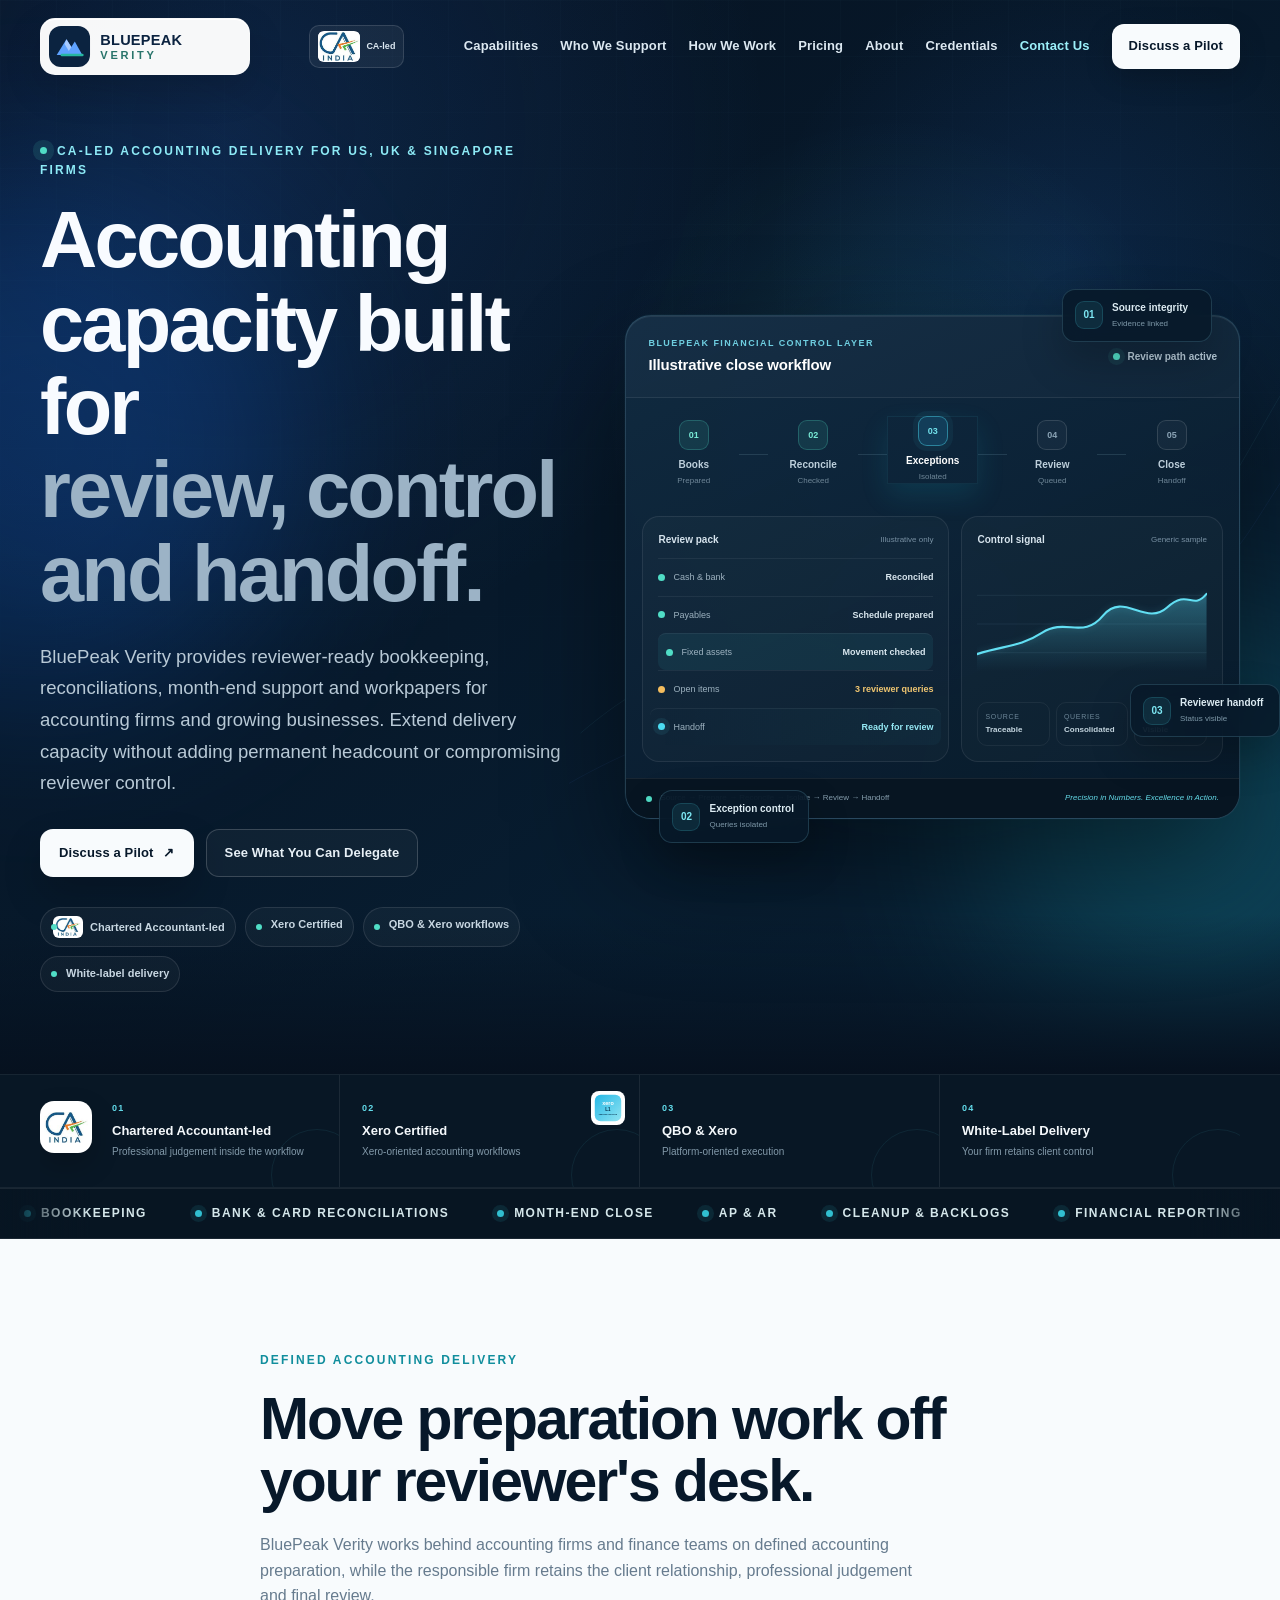
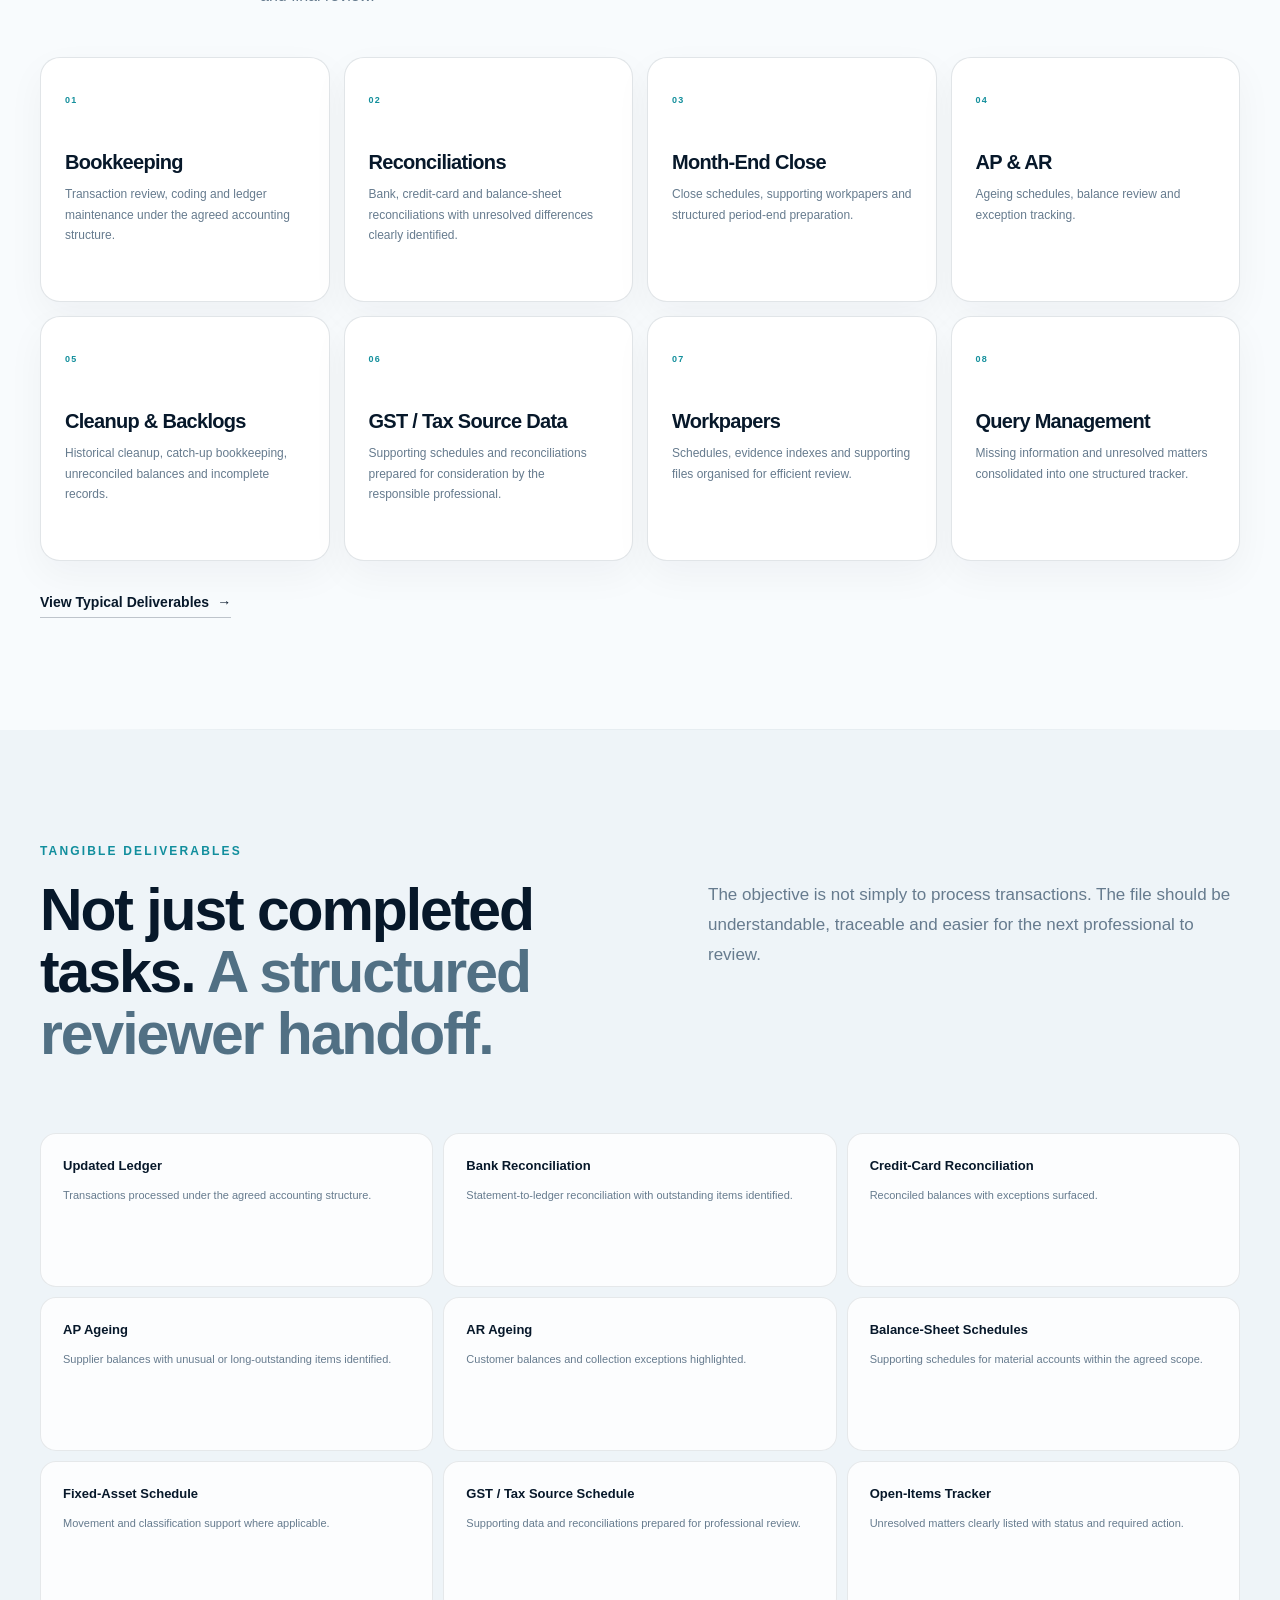
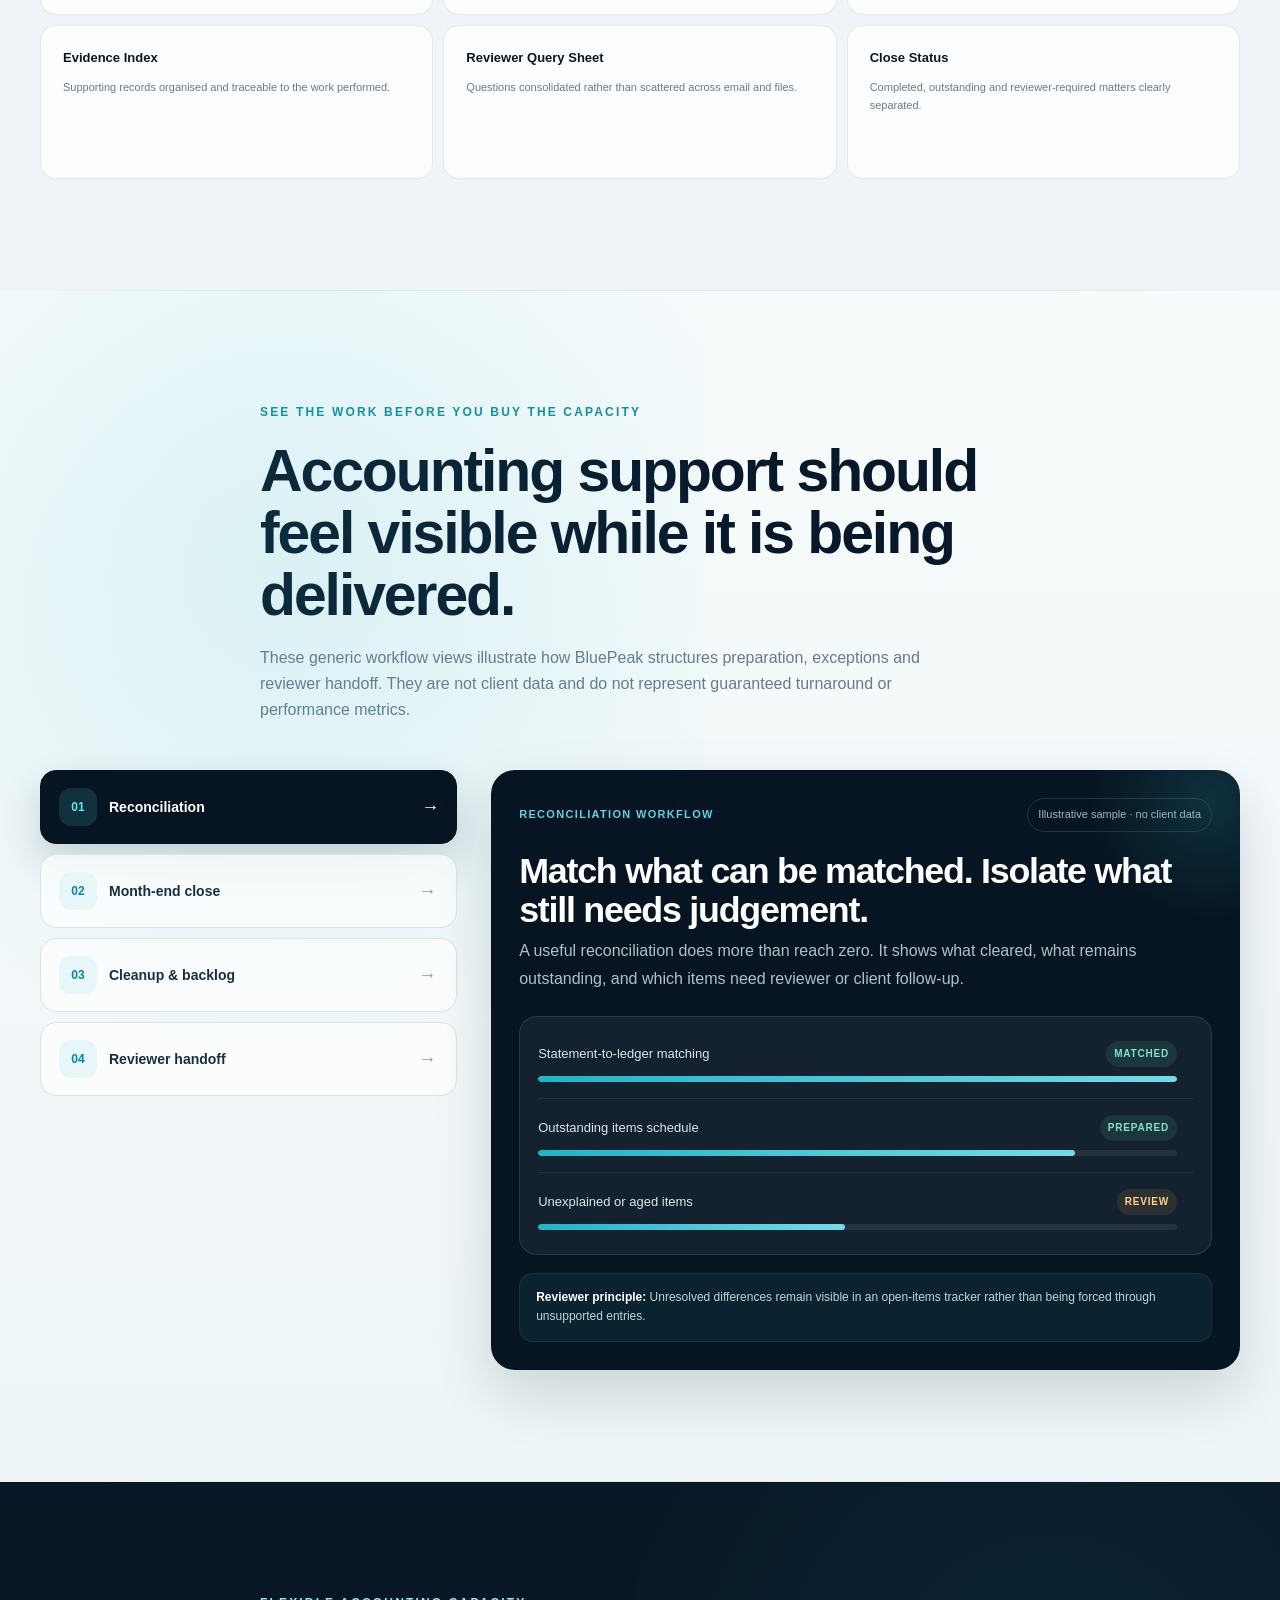
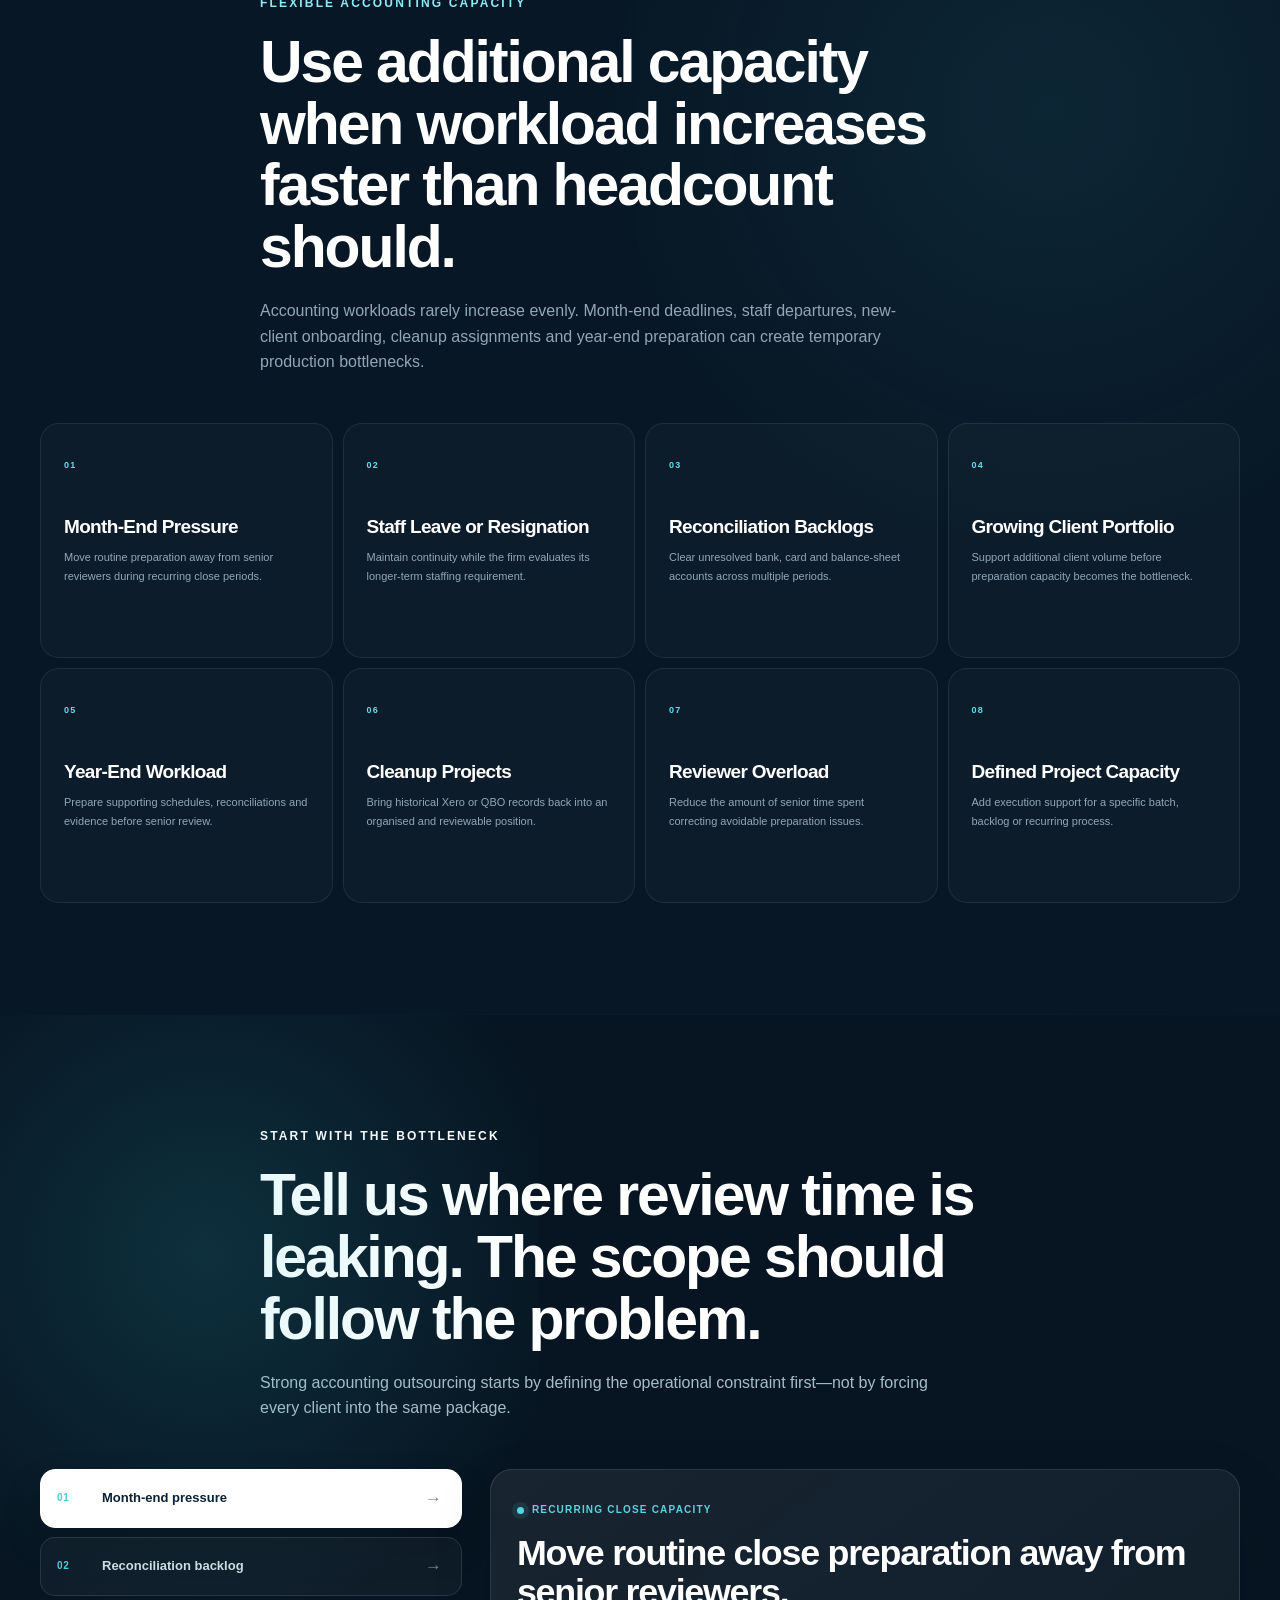
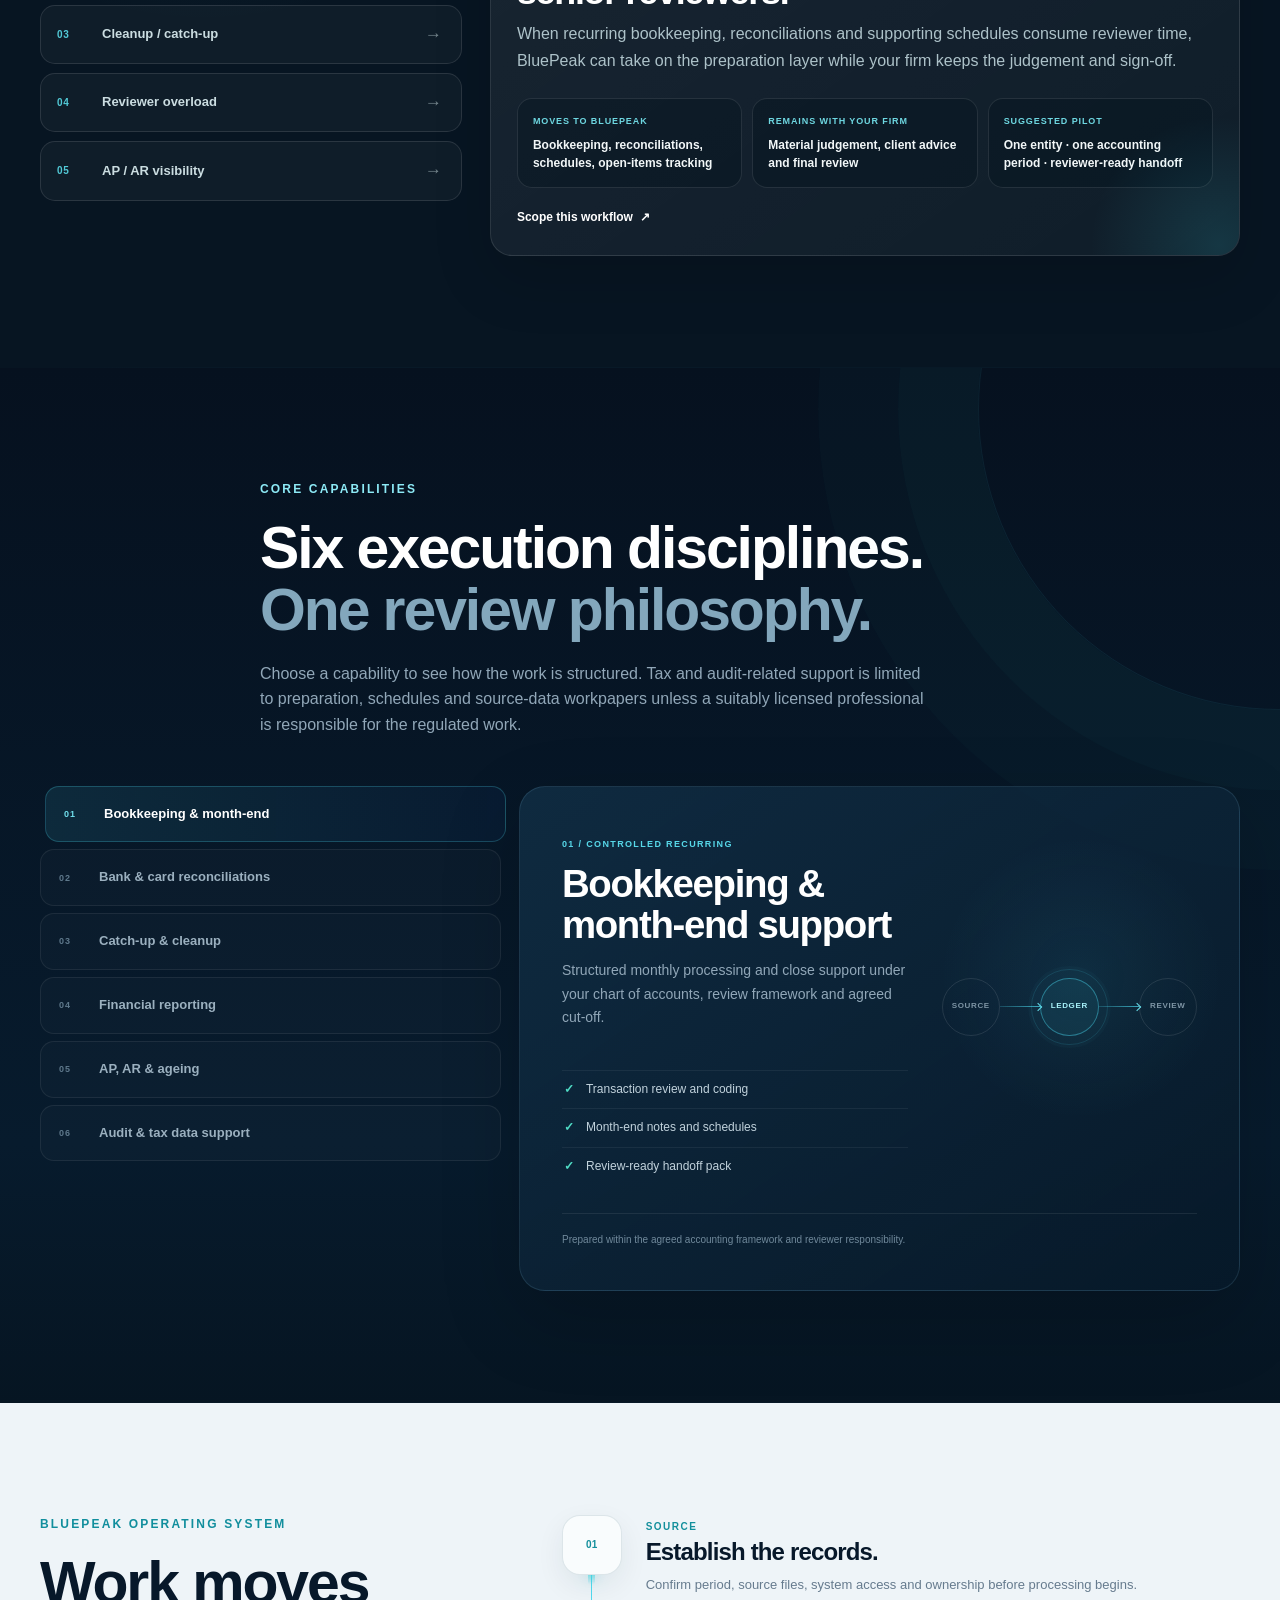
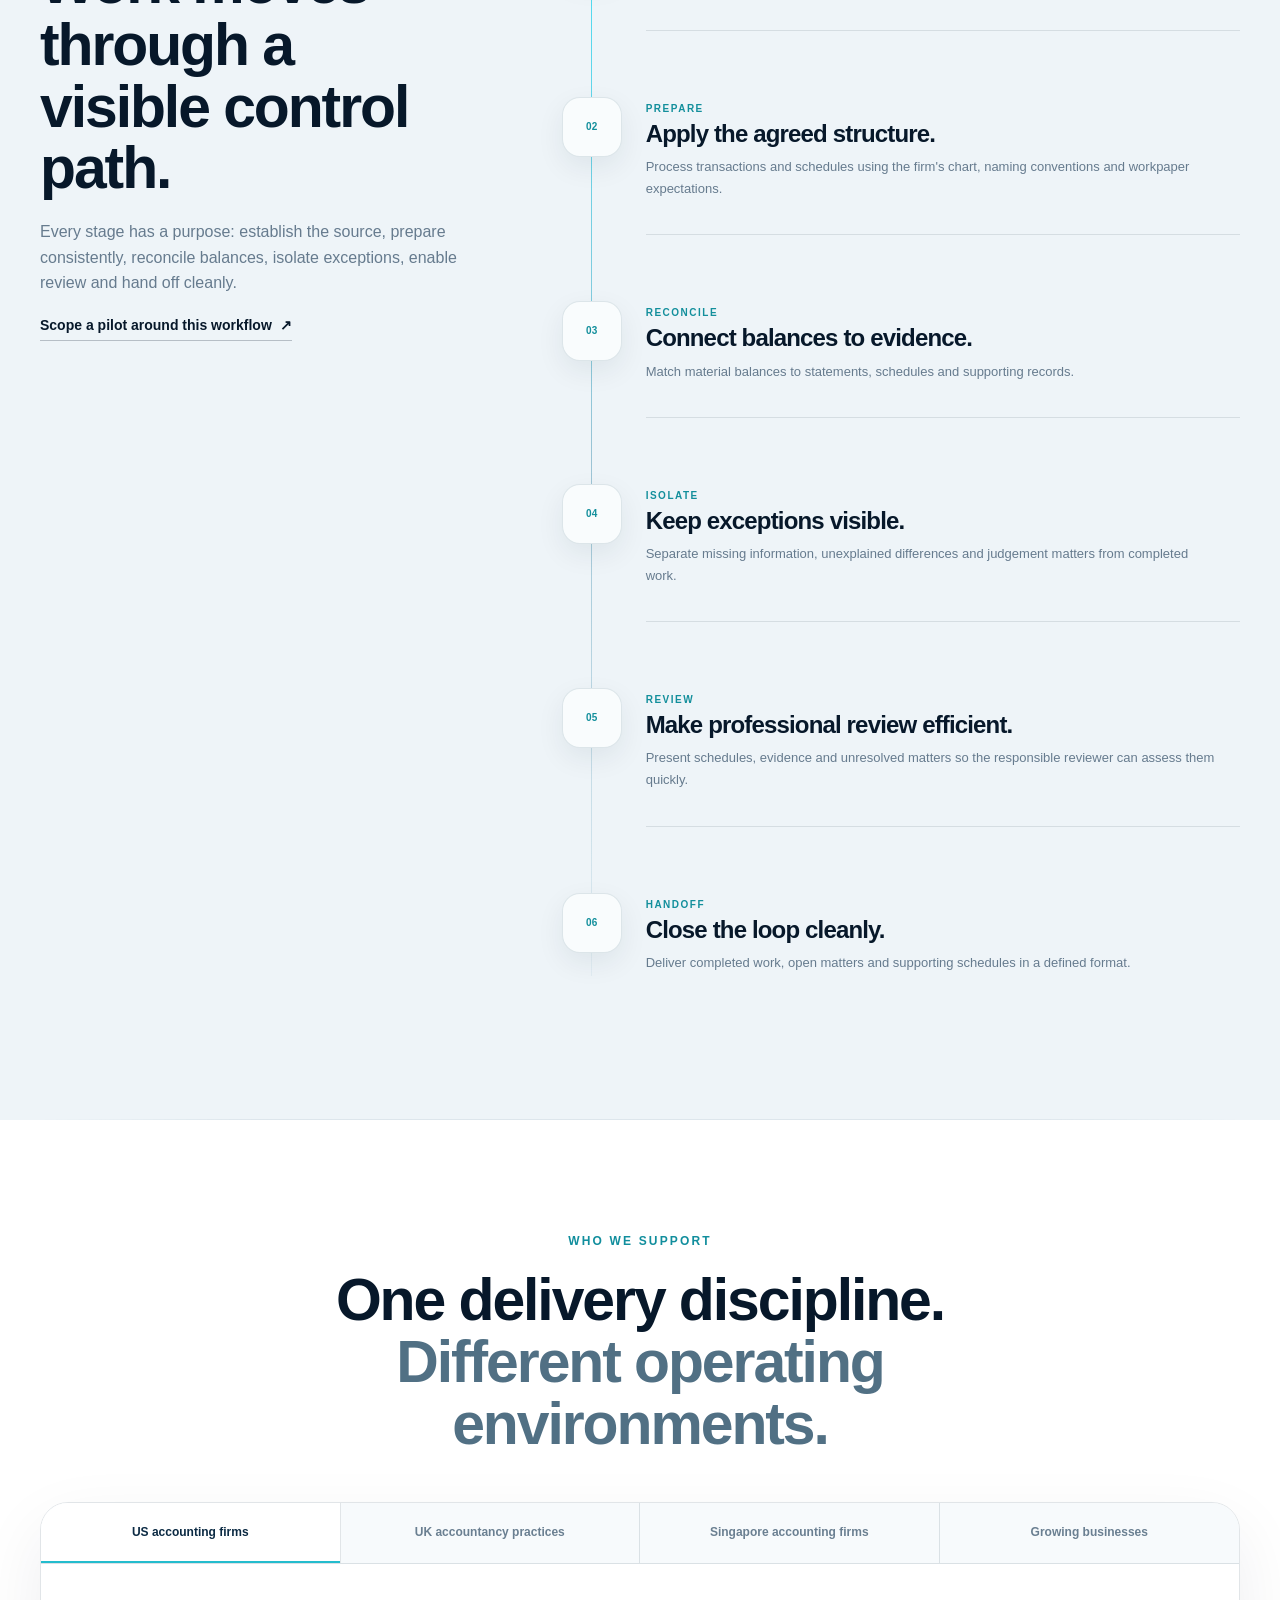
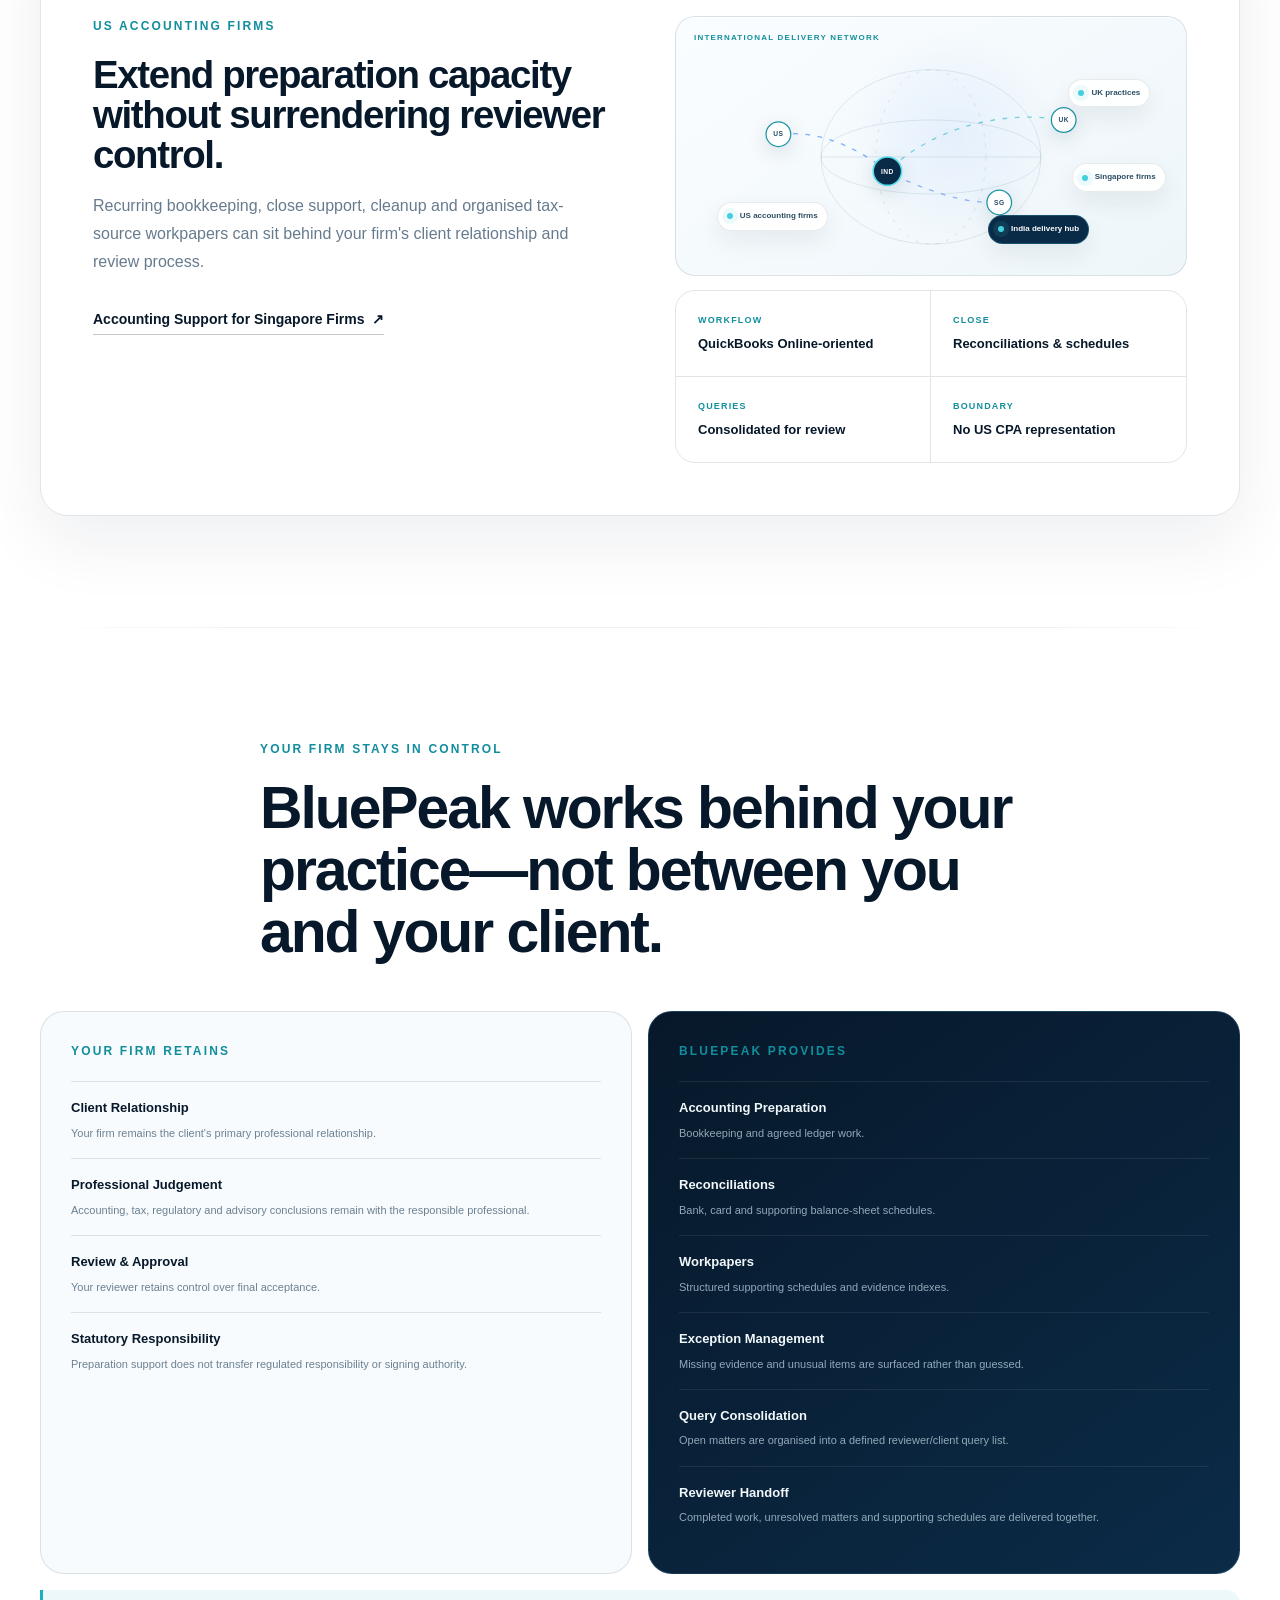
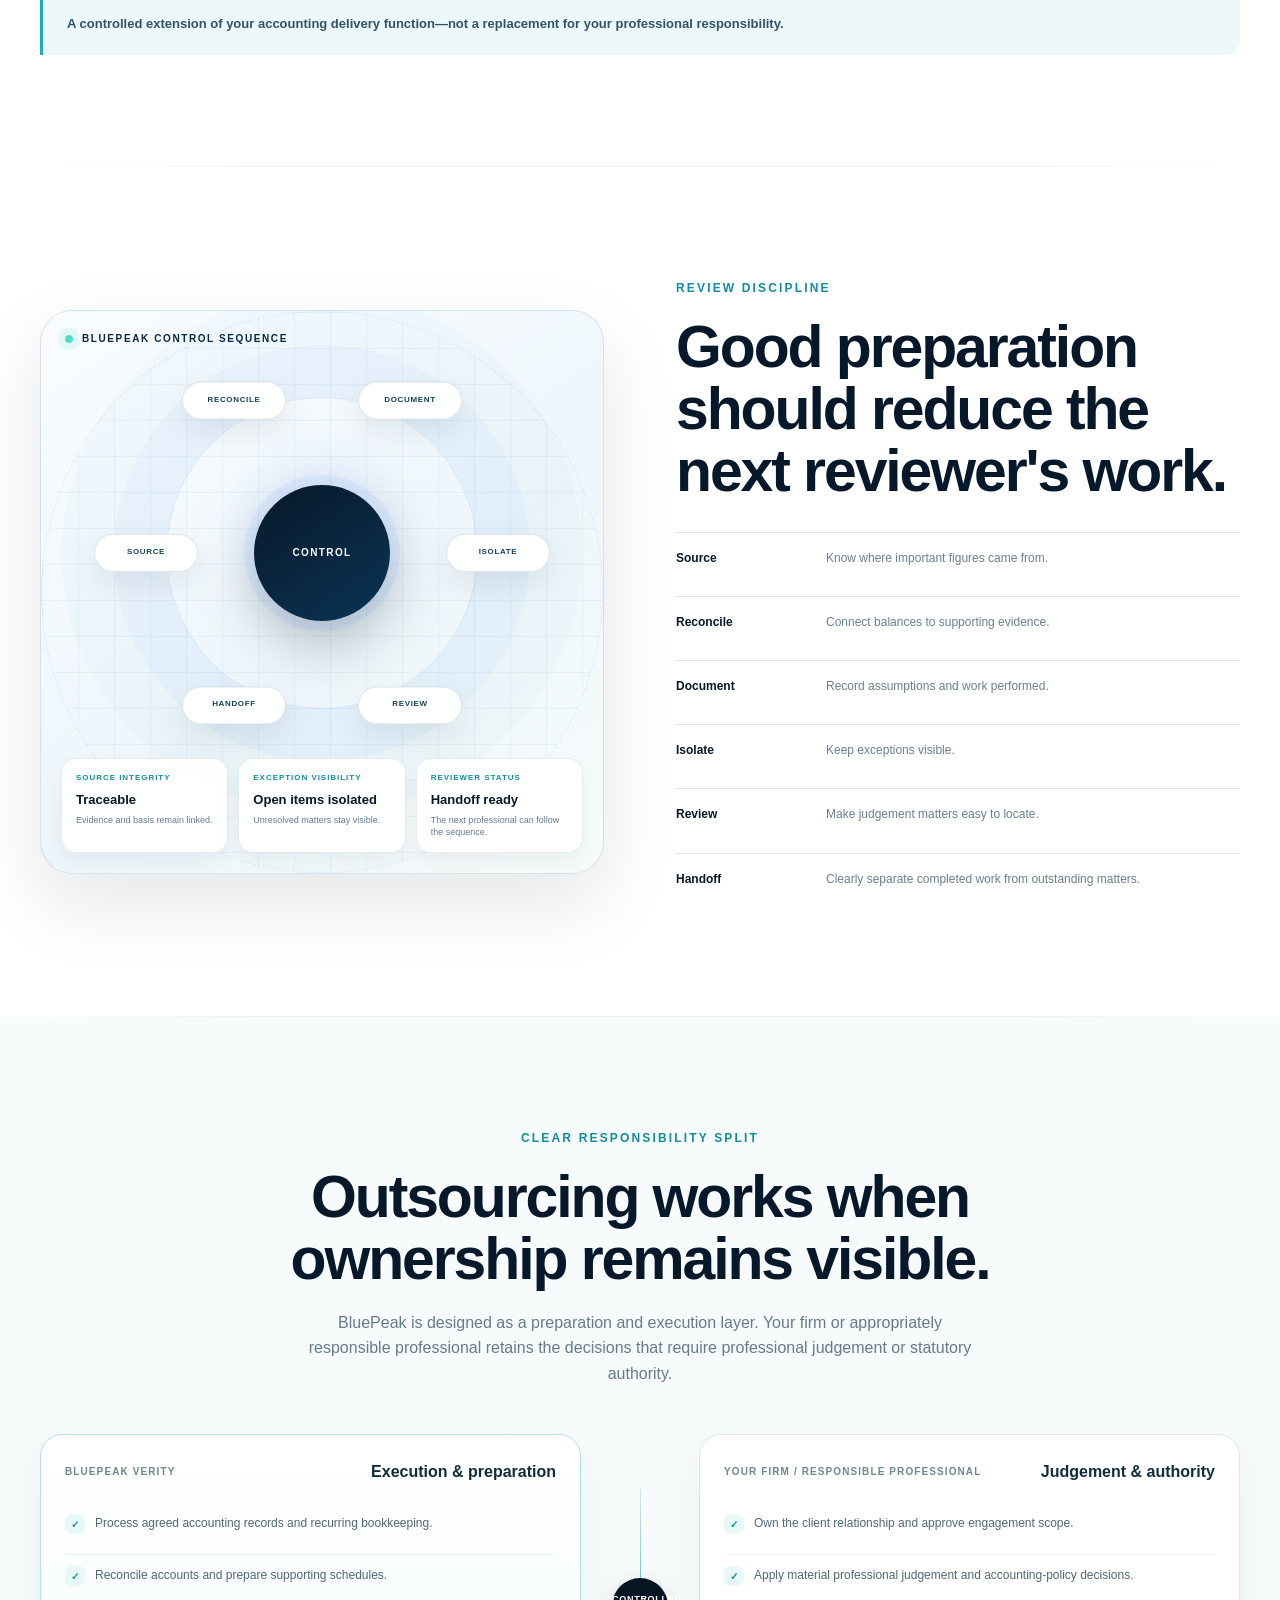
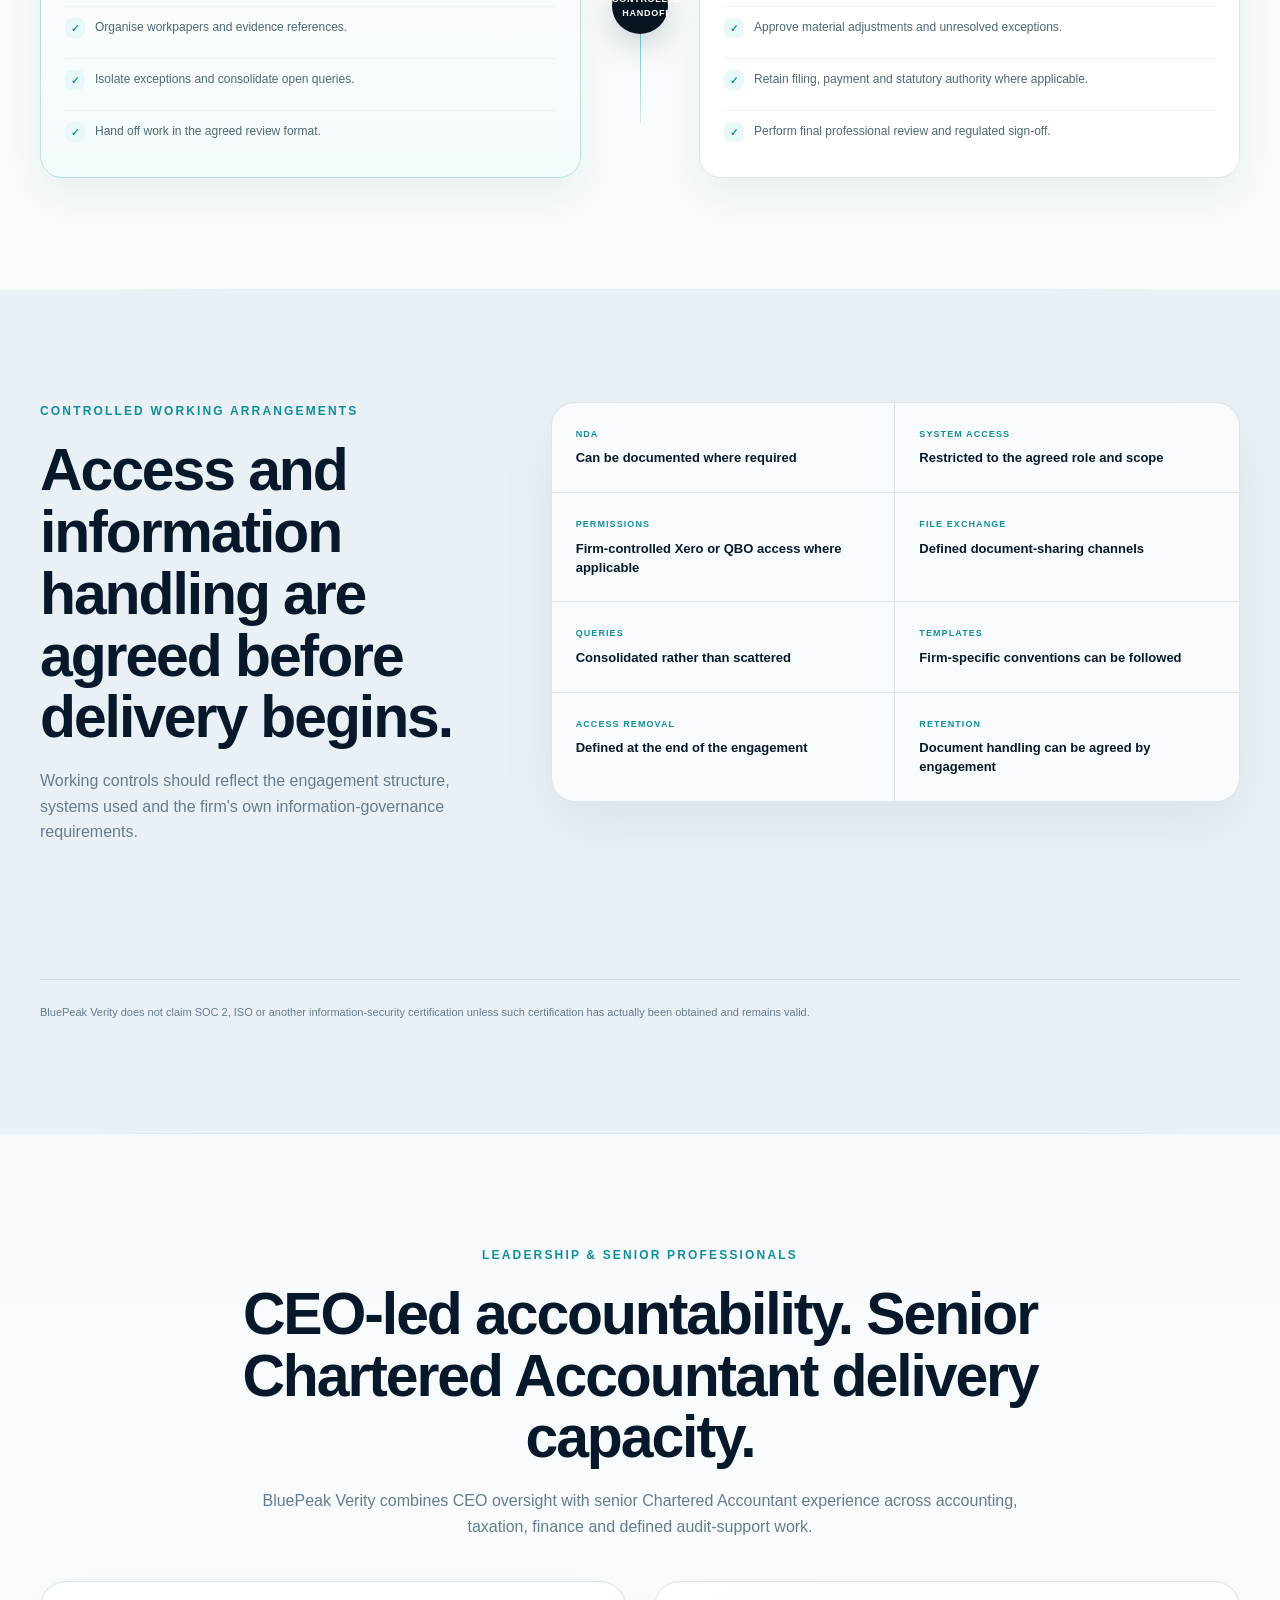
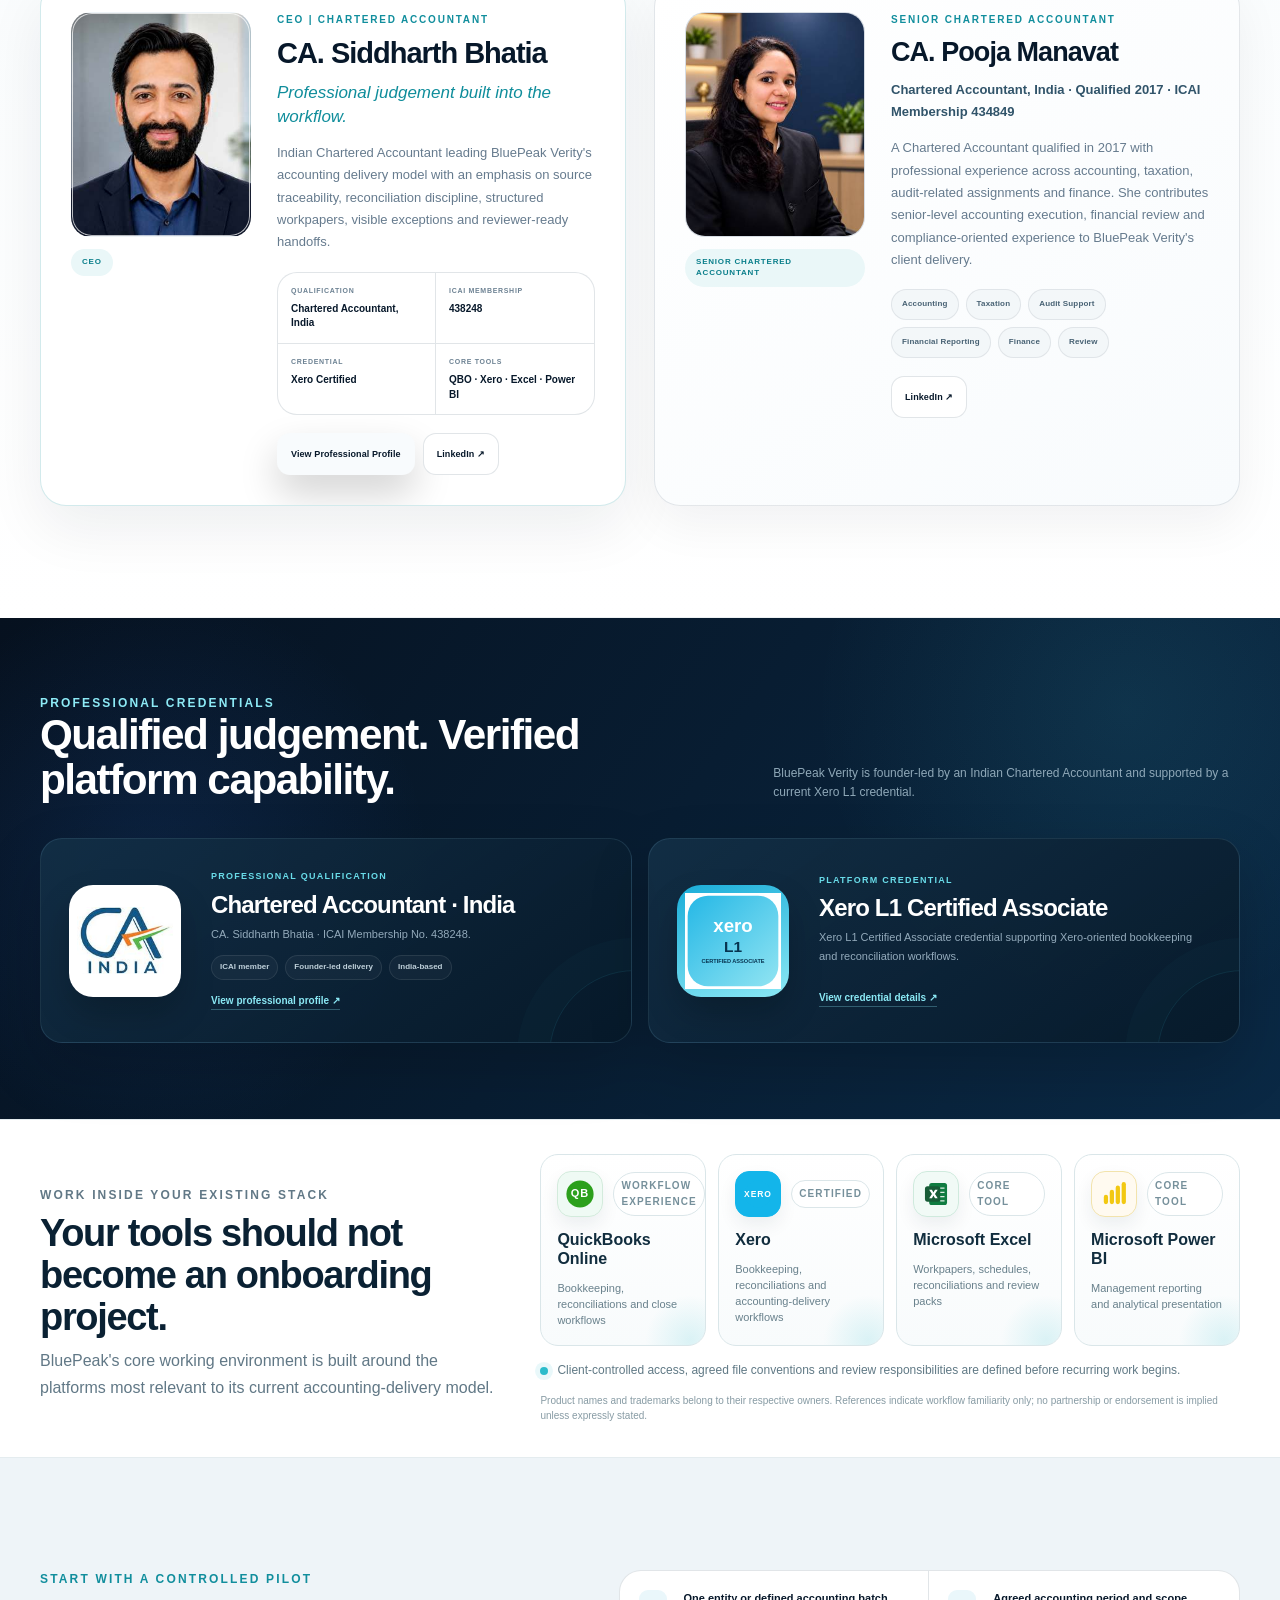
==== commit e32f6b69: "Activate benchmark-driven website polish" ====
--- a/index.html
+++ b/index.html
@@ -23,7 +23,7 @@
   <link rel="stylesheet" href="assets/styles.css?v=20260807-definitive-1">
   <link rel="stylesheet" href="assets/pilot-select-fix.css?v=20260816-1">
   <link rel="stylesheet" href="assets/commercial-upgrade.css?v=20260817-1">
-  <script defer src="assets/script.js?v=20260914-client-experience-r1"></script>
+  <script defer src="assets/script.js?v=20260914-benchmark-r1"></script>
   <script type="application/ld+json">
   {
     "@context":"https://schema.org",
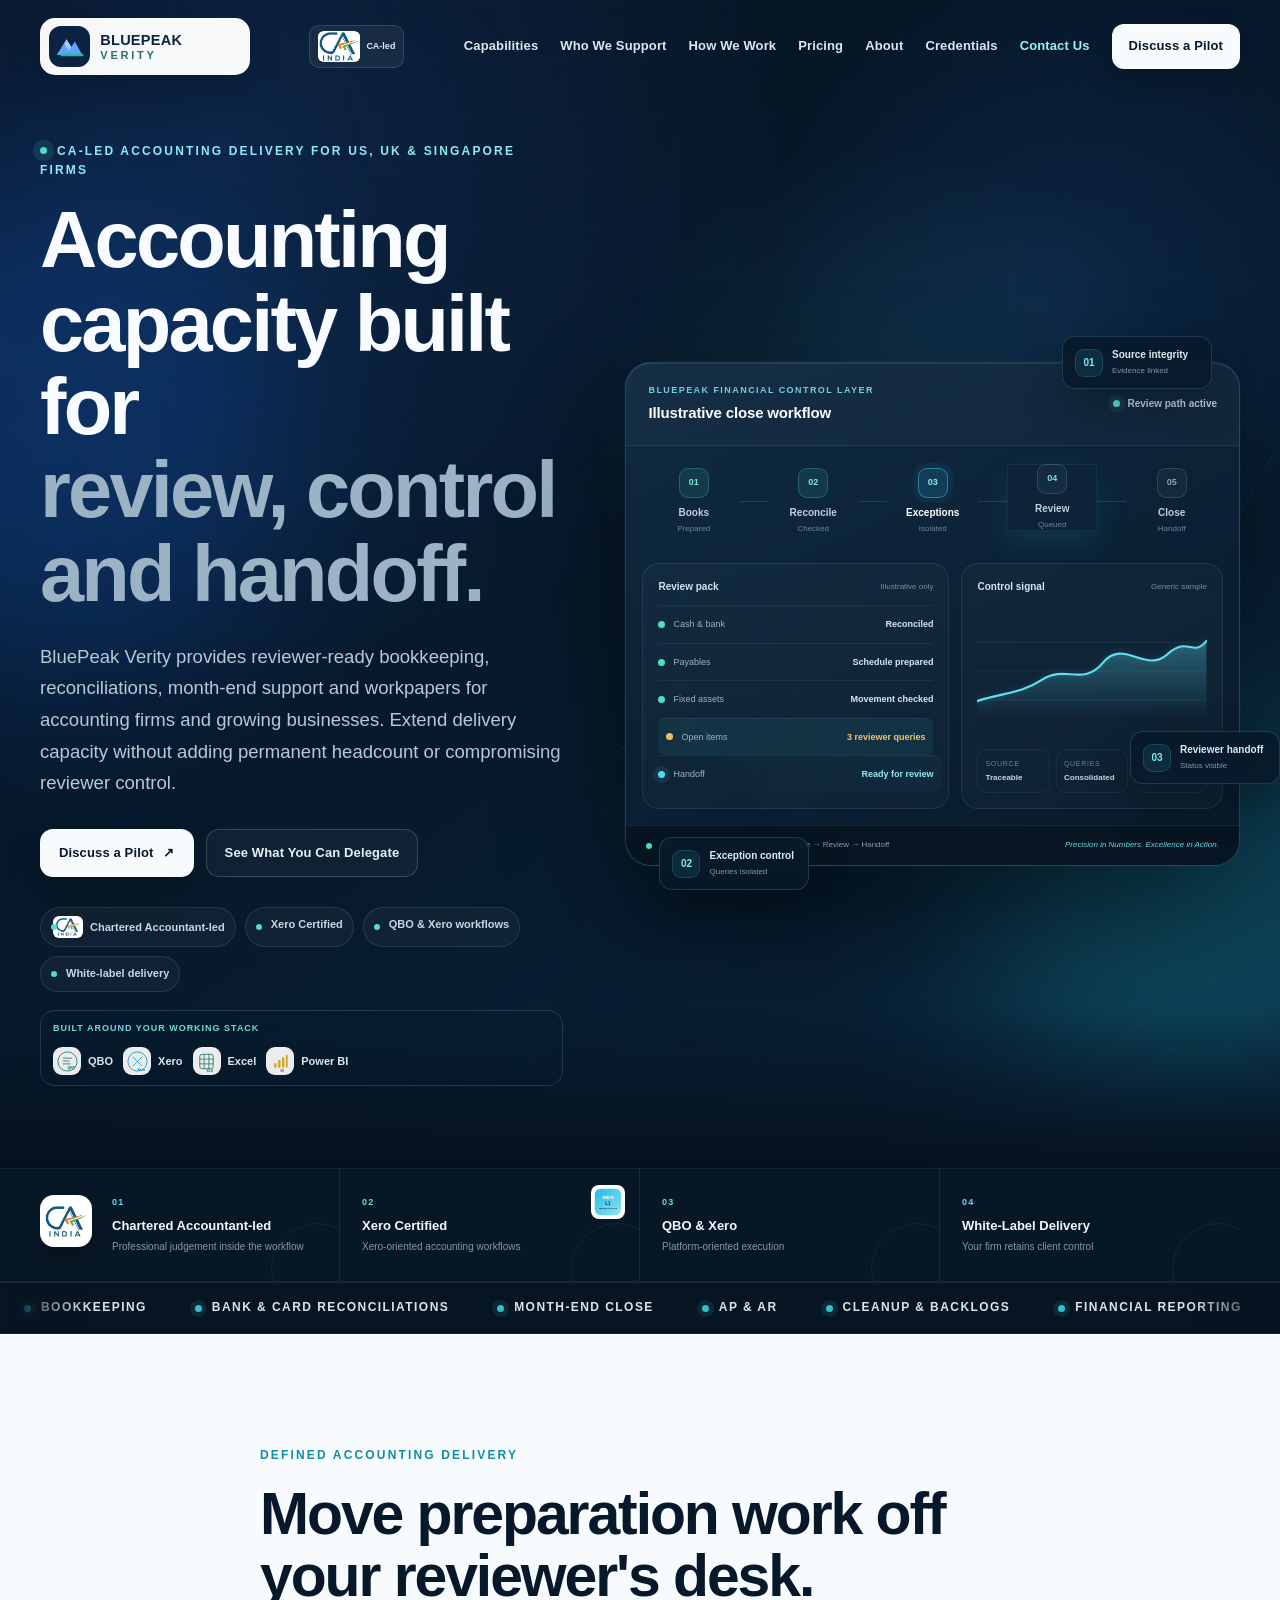
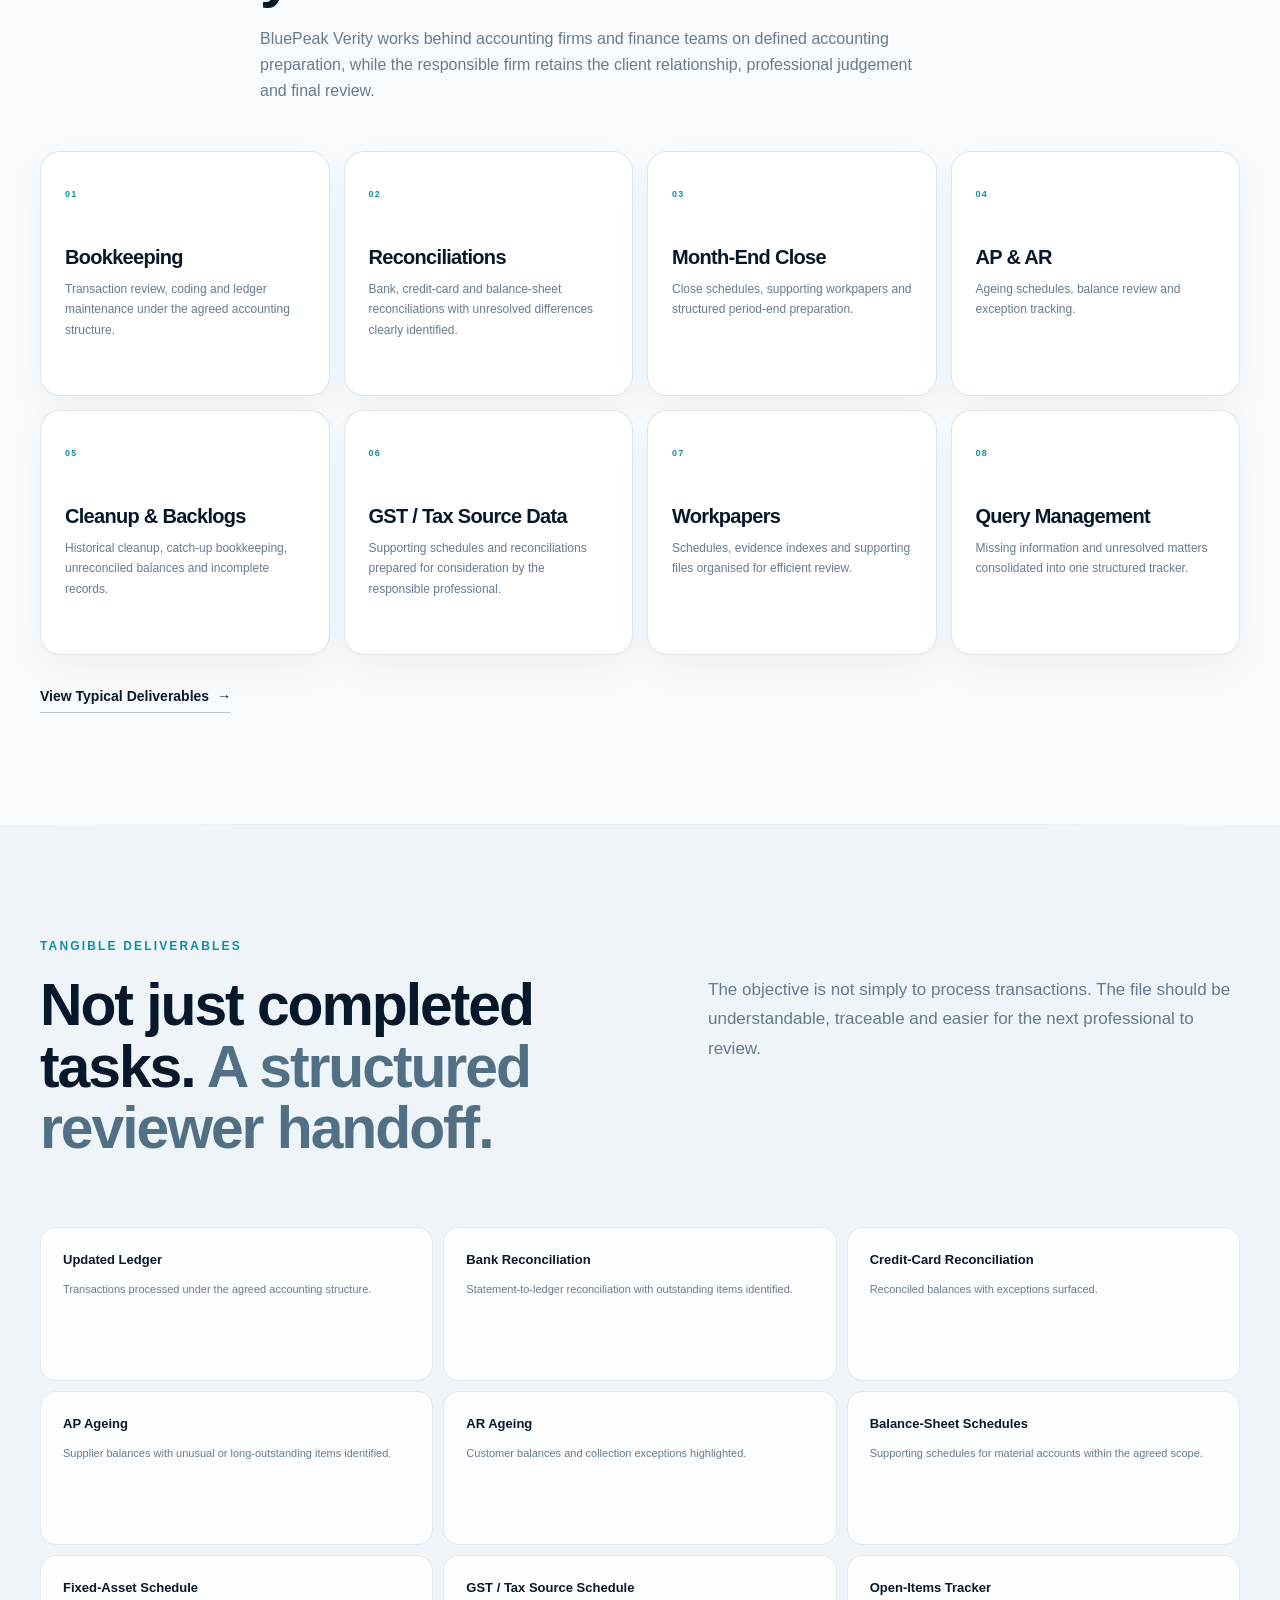
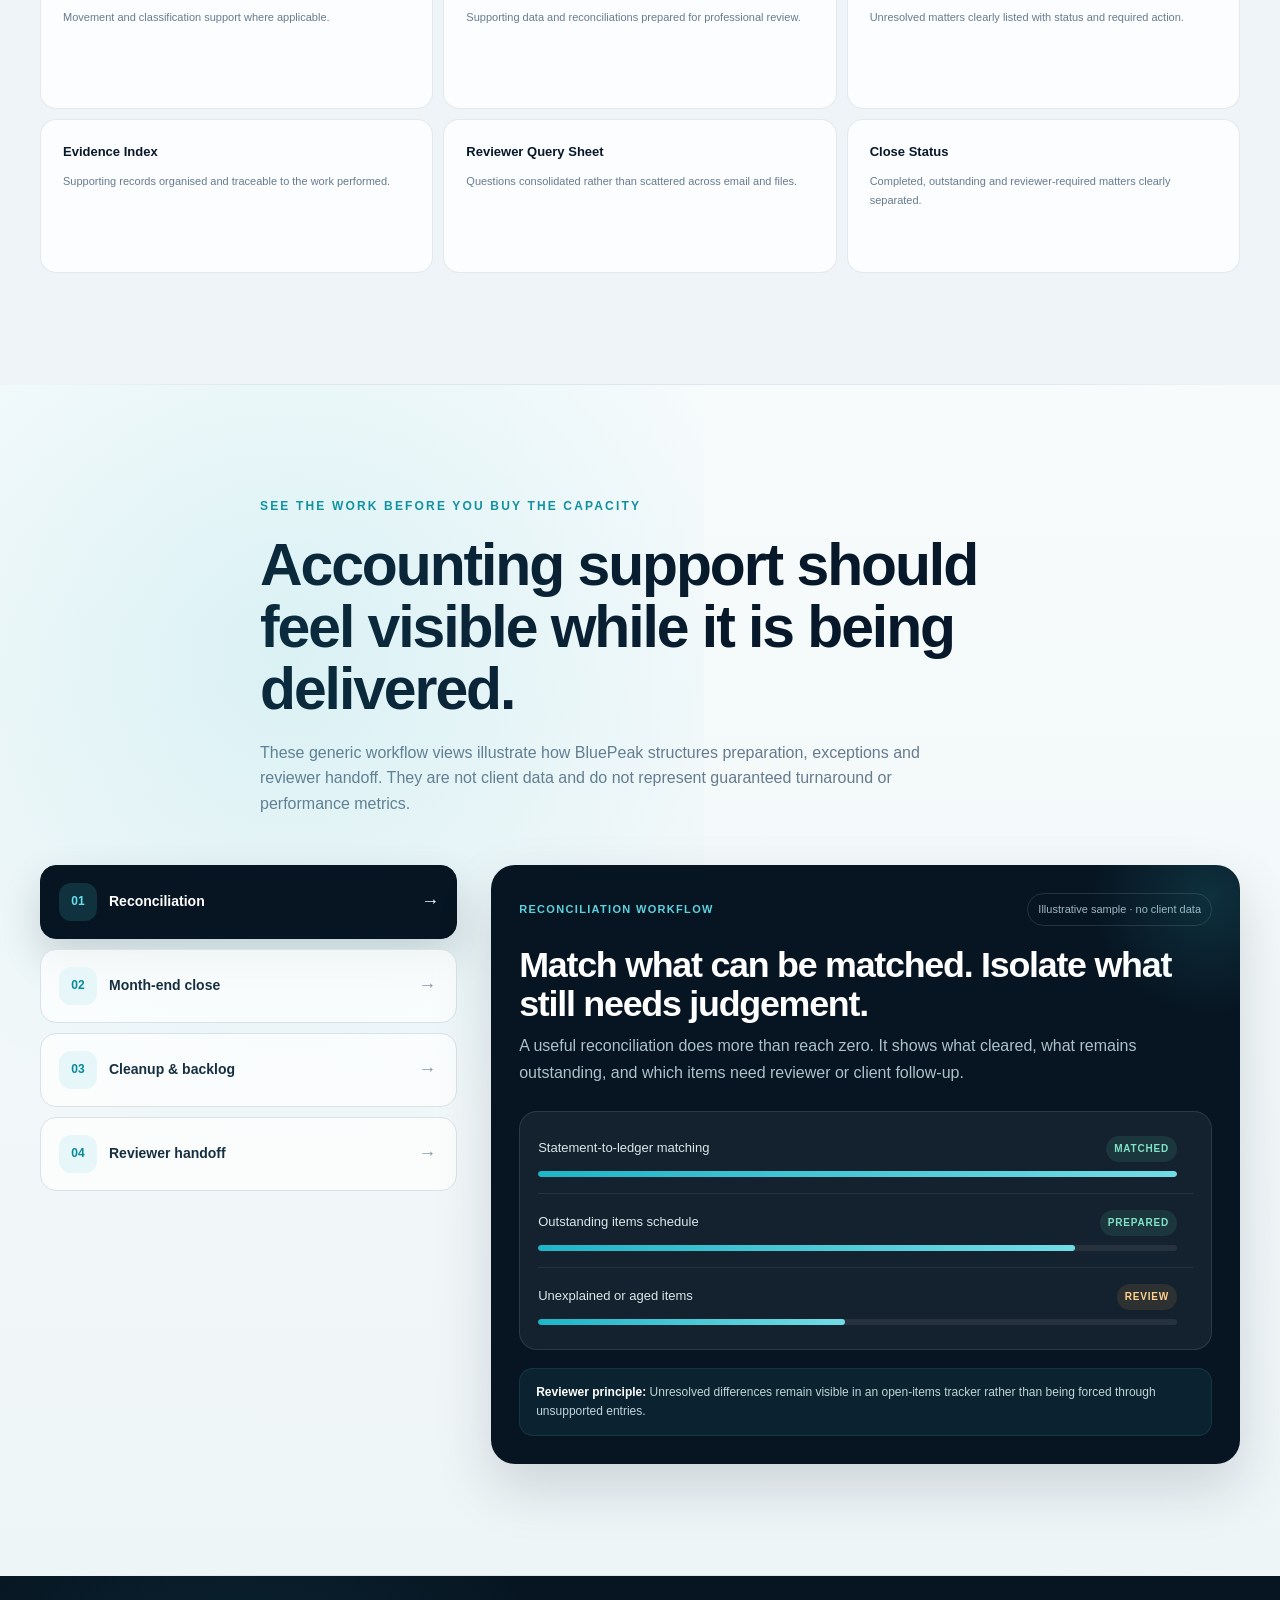
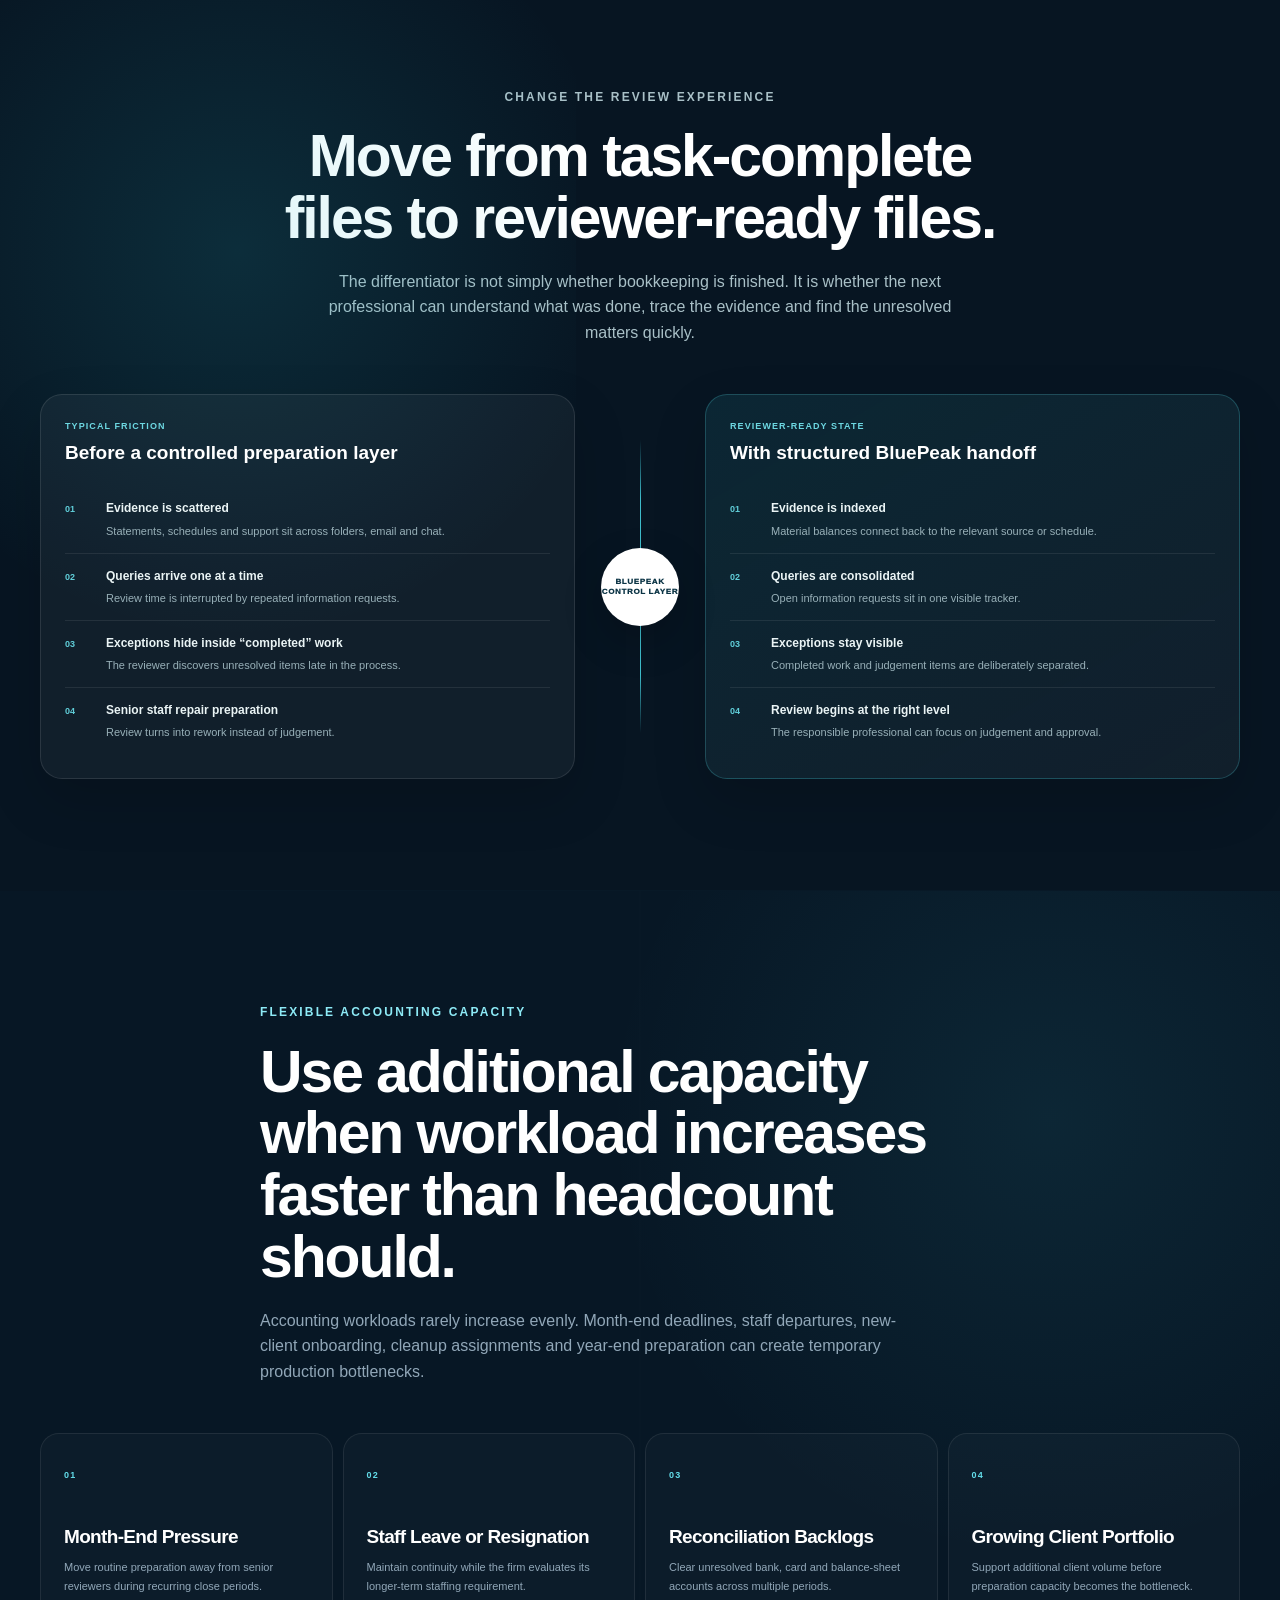
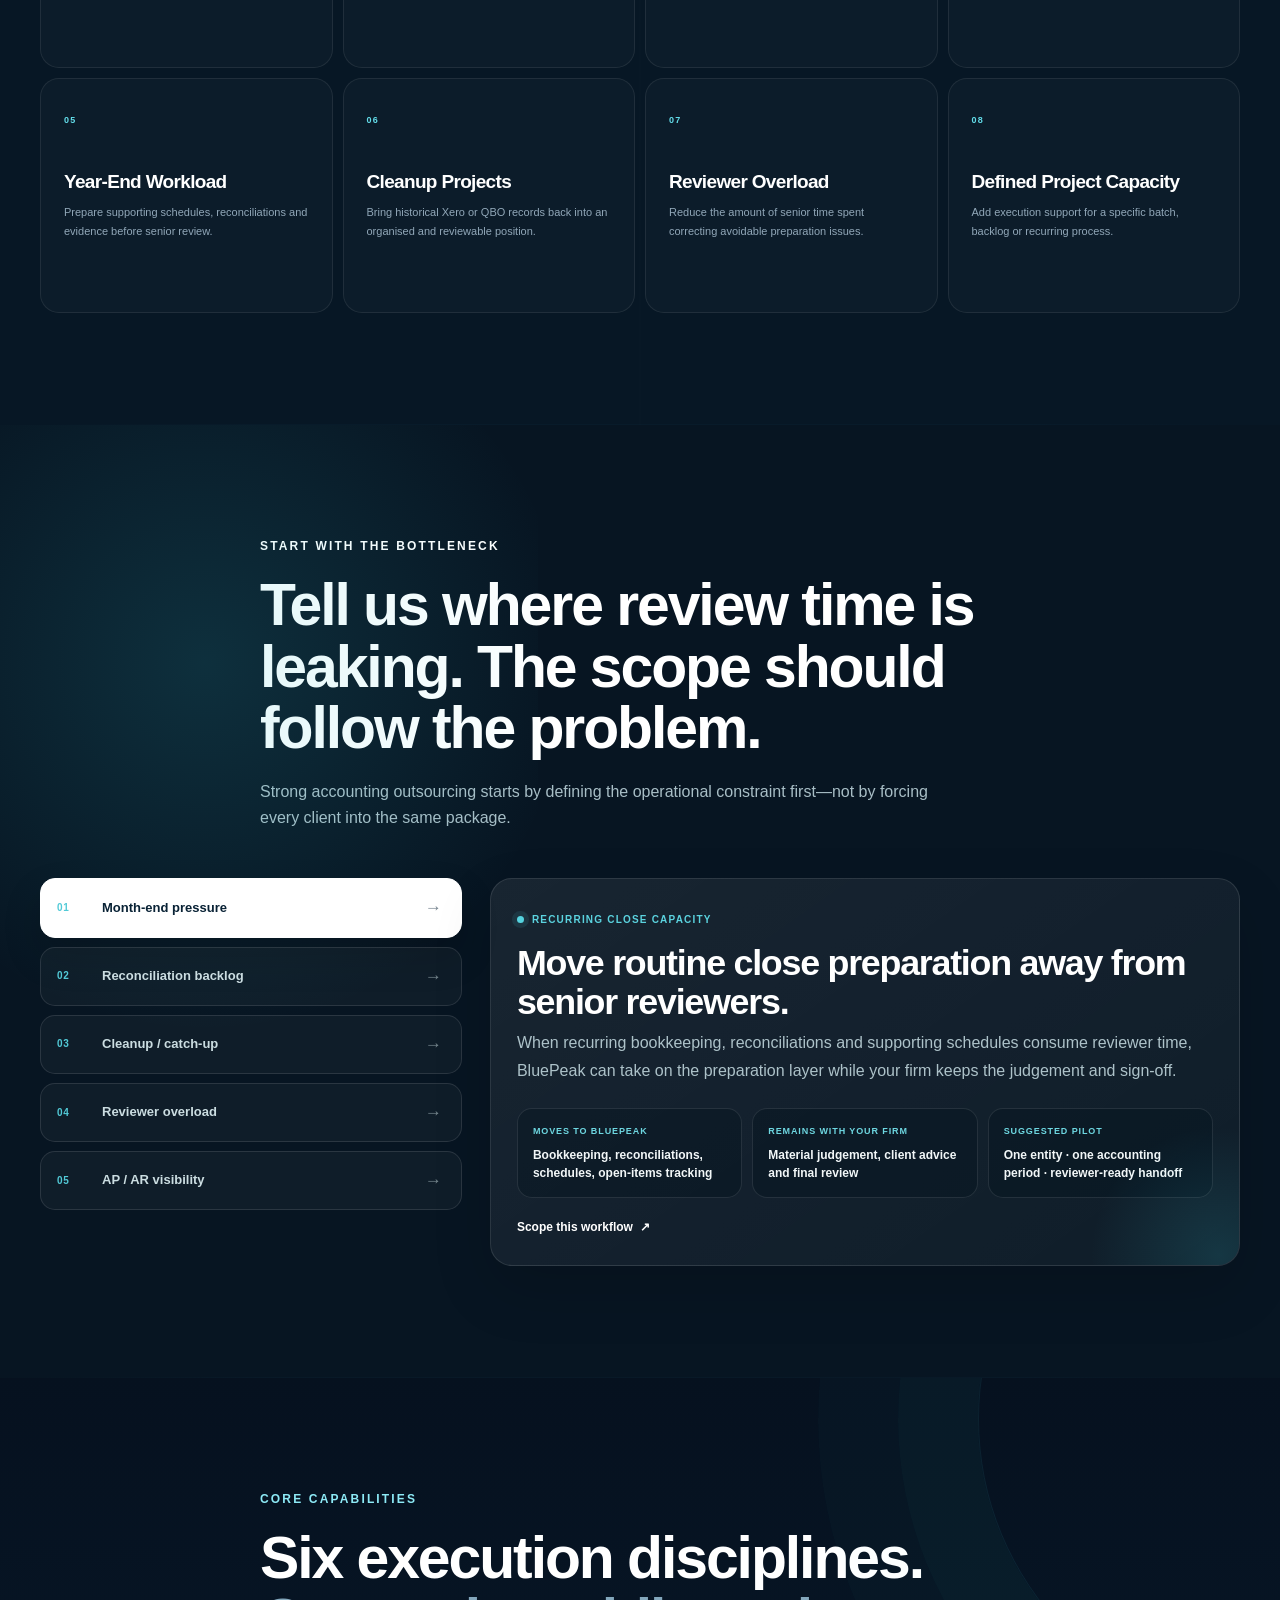
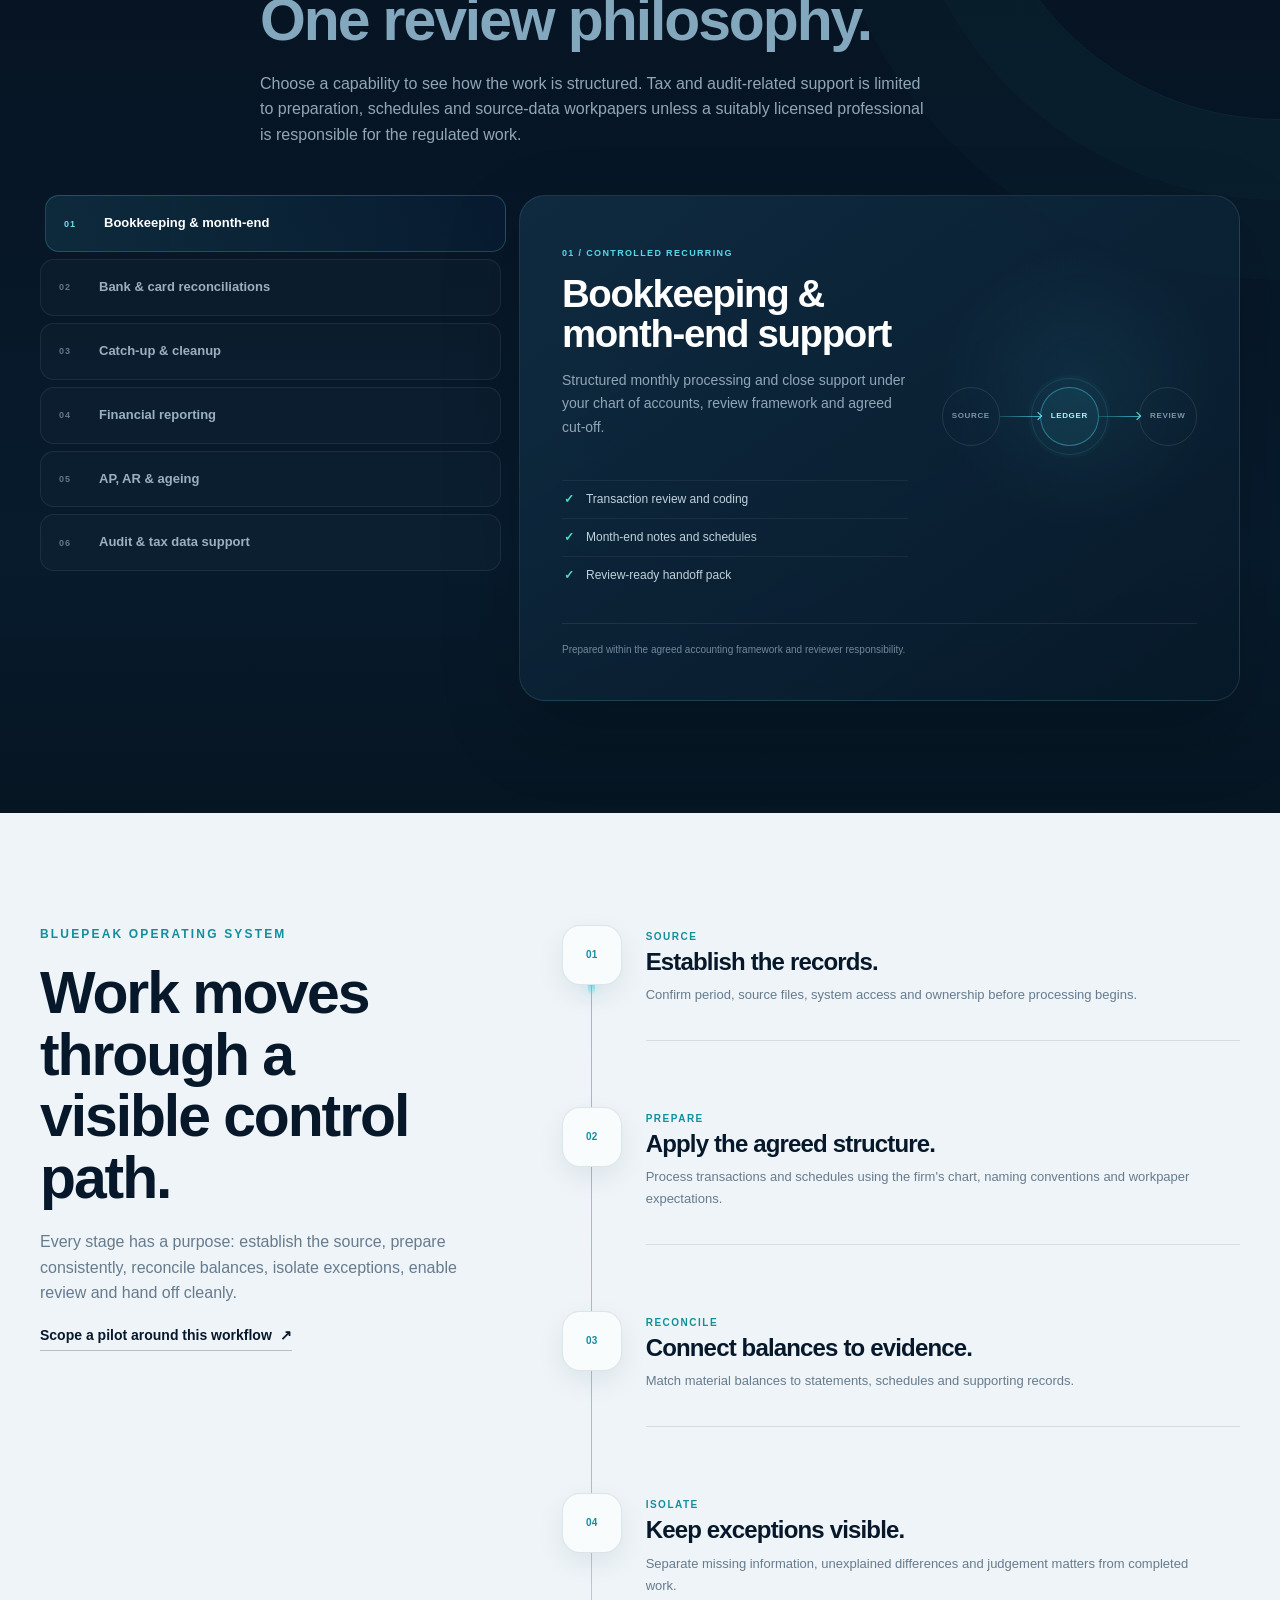
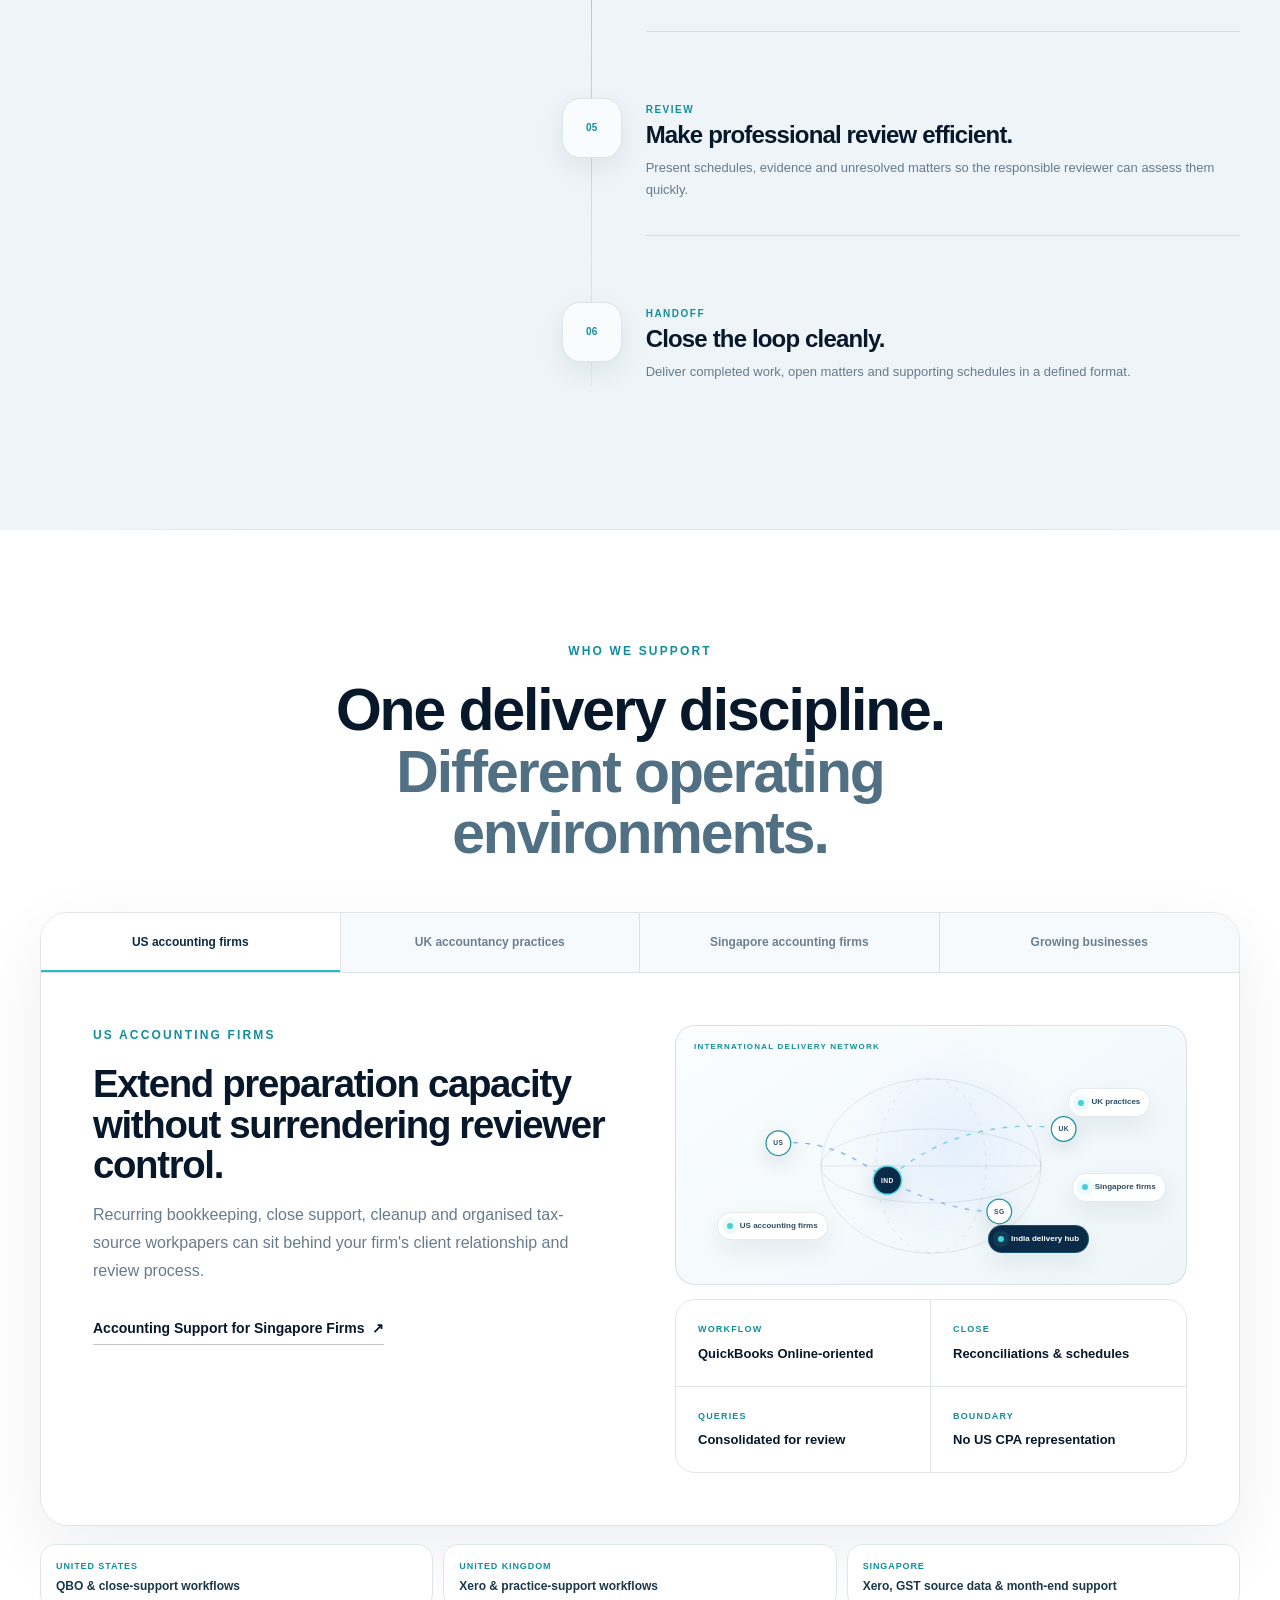
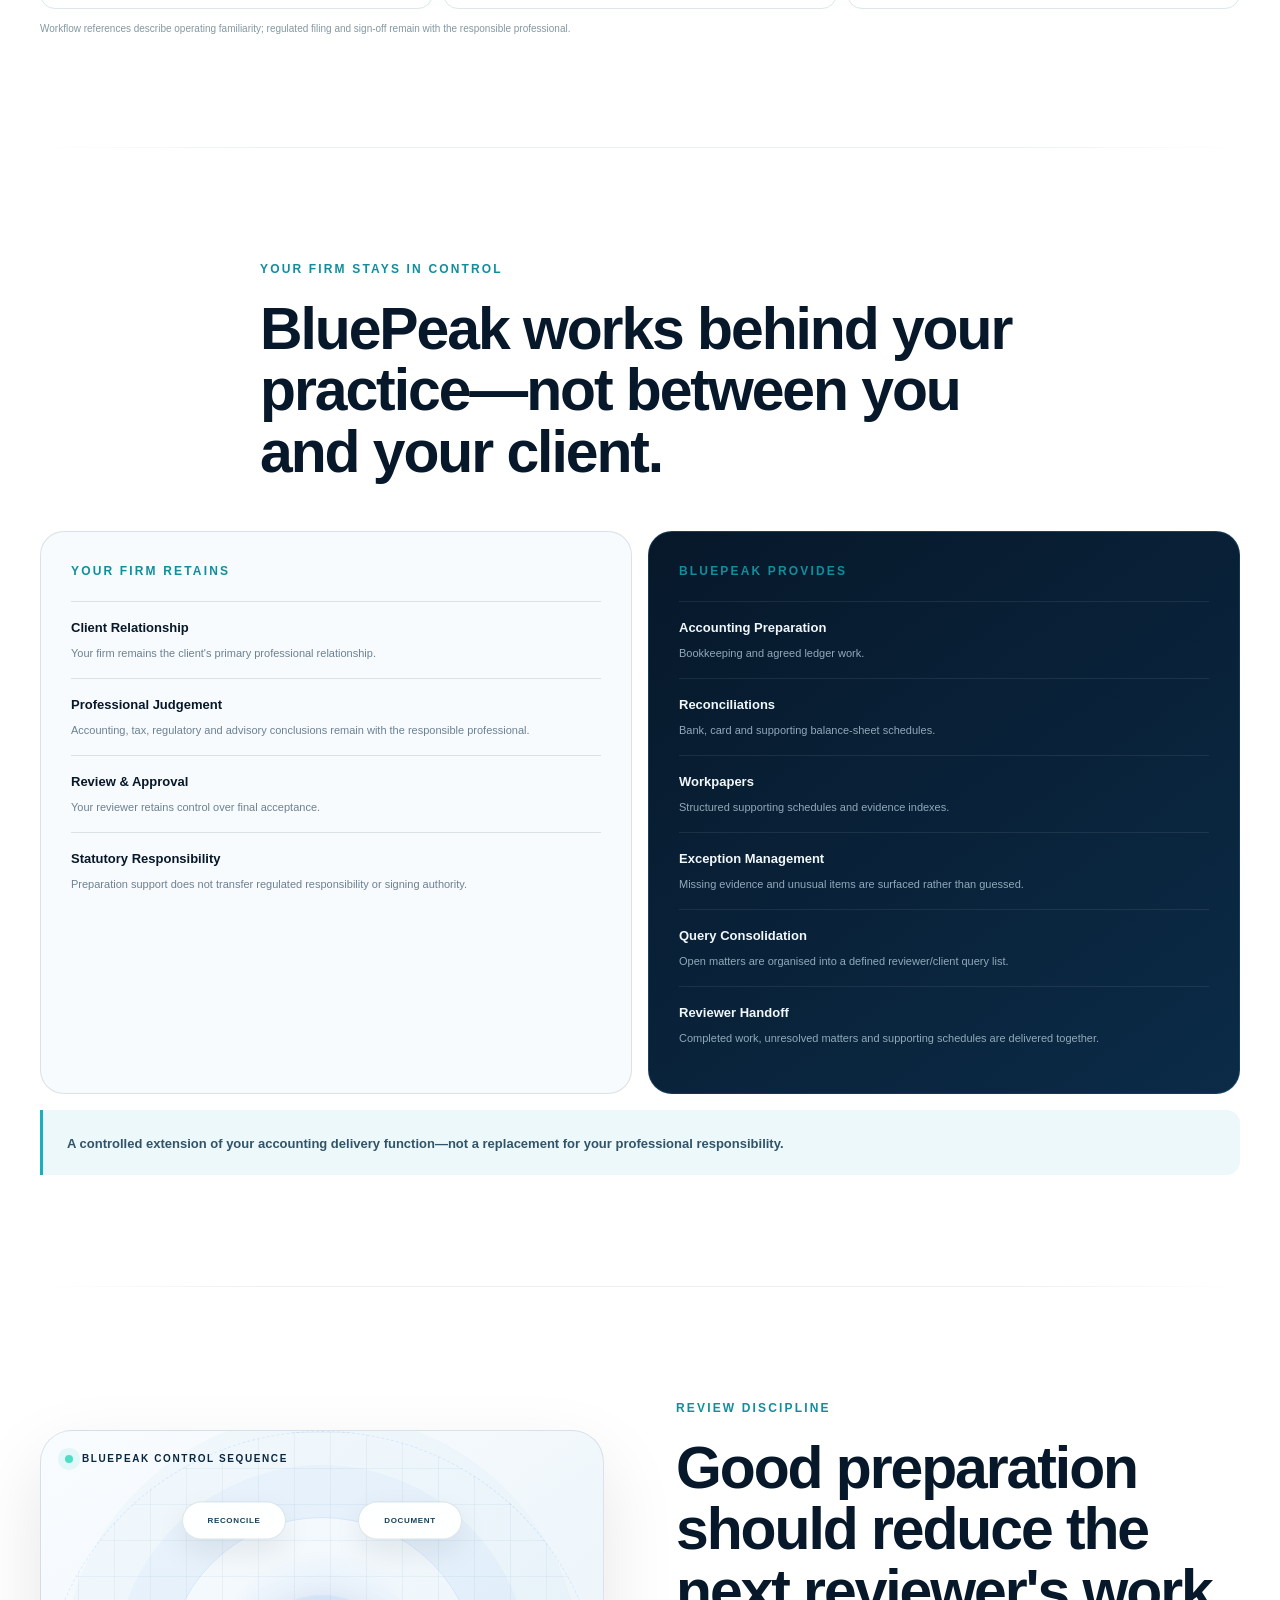
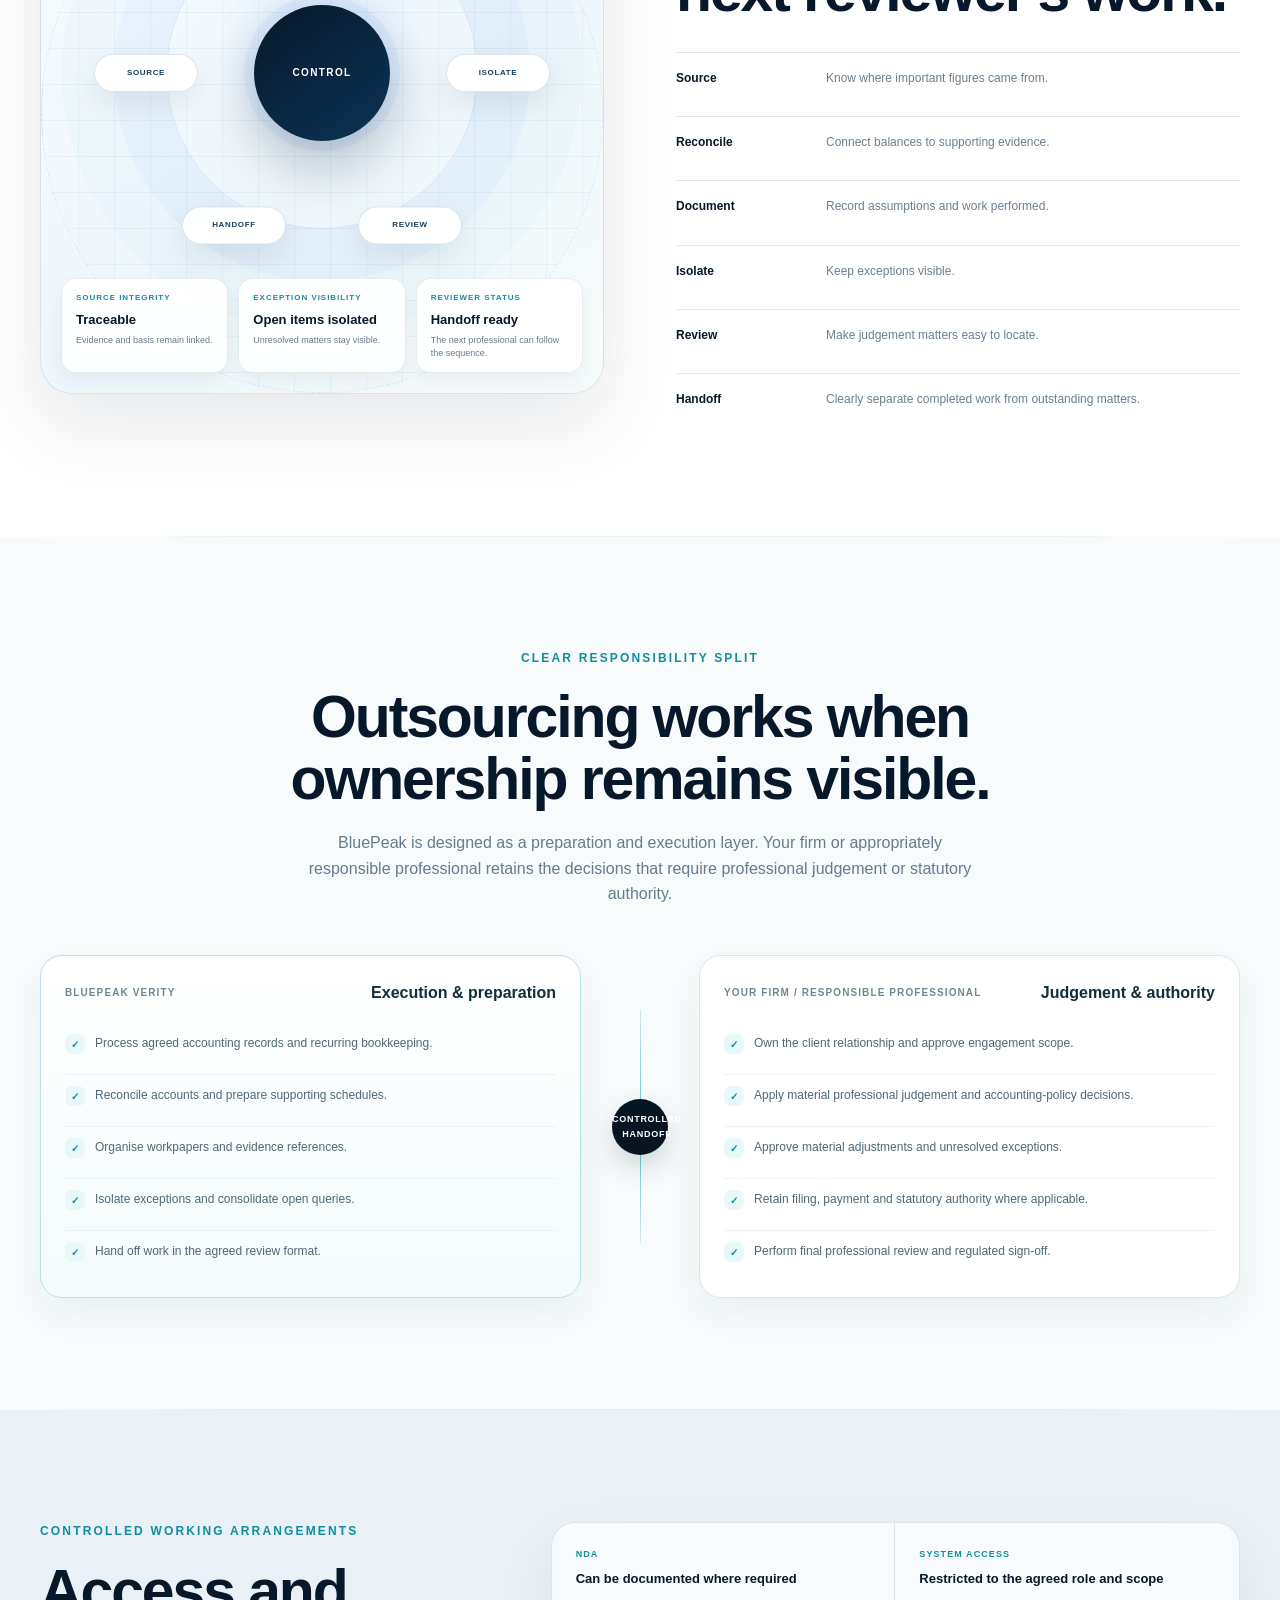
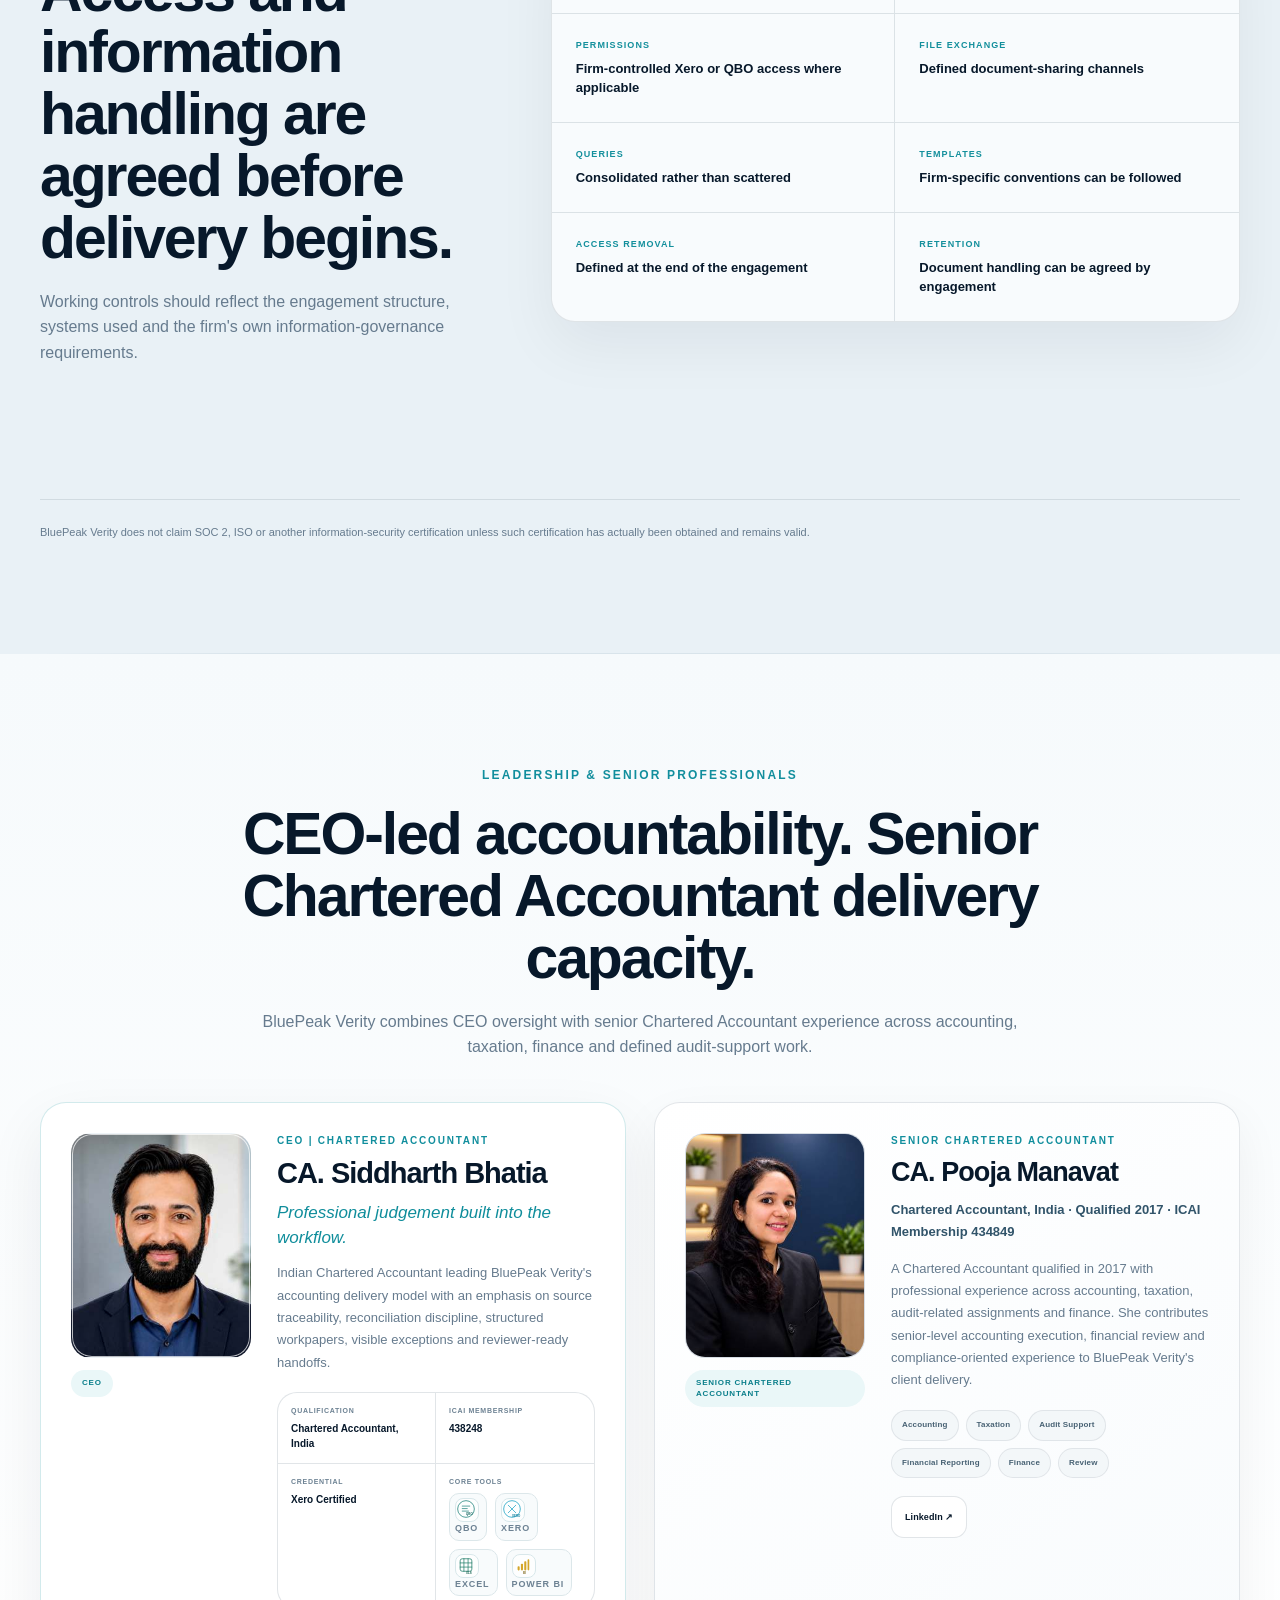
==== commit 15a131a0: "Activate elite accounting website polish" ====
--- a/index.html
+++ b/index.html
@@ -23,7 +23,7 @@
   <link rel="stylesheet" href="assets/styles.css?v=20260807-definitive-1">
   <link rel="stylesheet" href="assets/pilot-select-fix.css?v=20260816-1">
   <link rel="stylesheet" href="assets/commercial-upgrade.css?v=20260817-1">
-  <script defer src="assets/script.js?v=20260914-benchmark-r1"></script>
+  <script defer src="assets/script.js?v=20260914-elite-r1"></script>
   <script type="application/ld+json">
   {
     "@context":"https://schema.org",
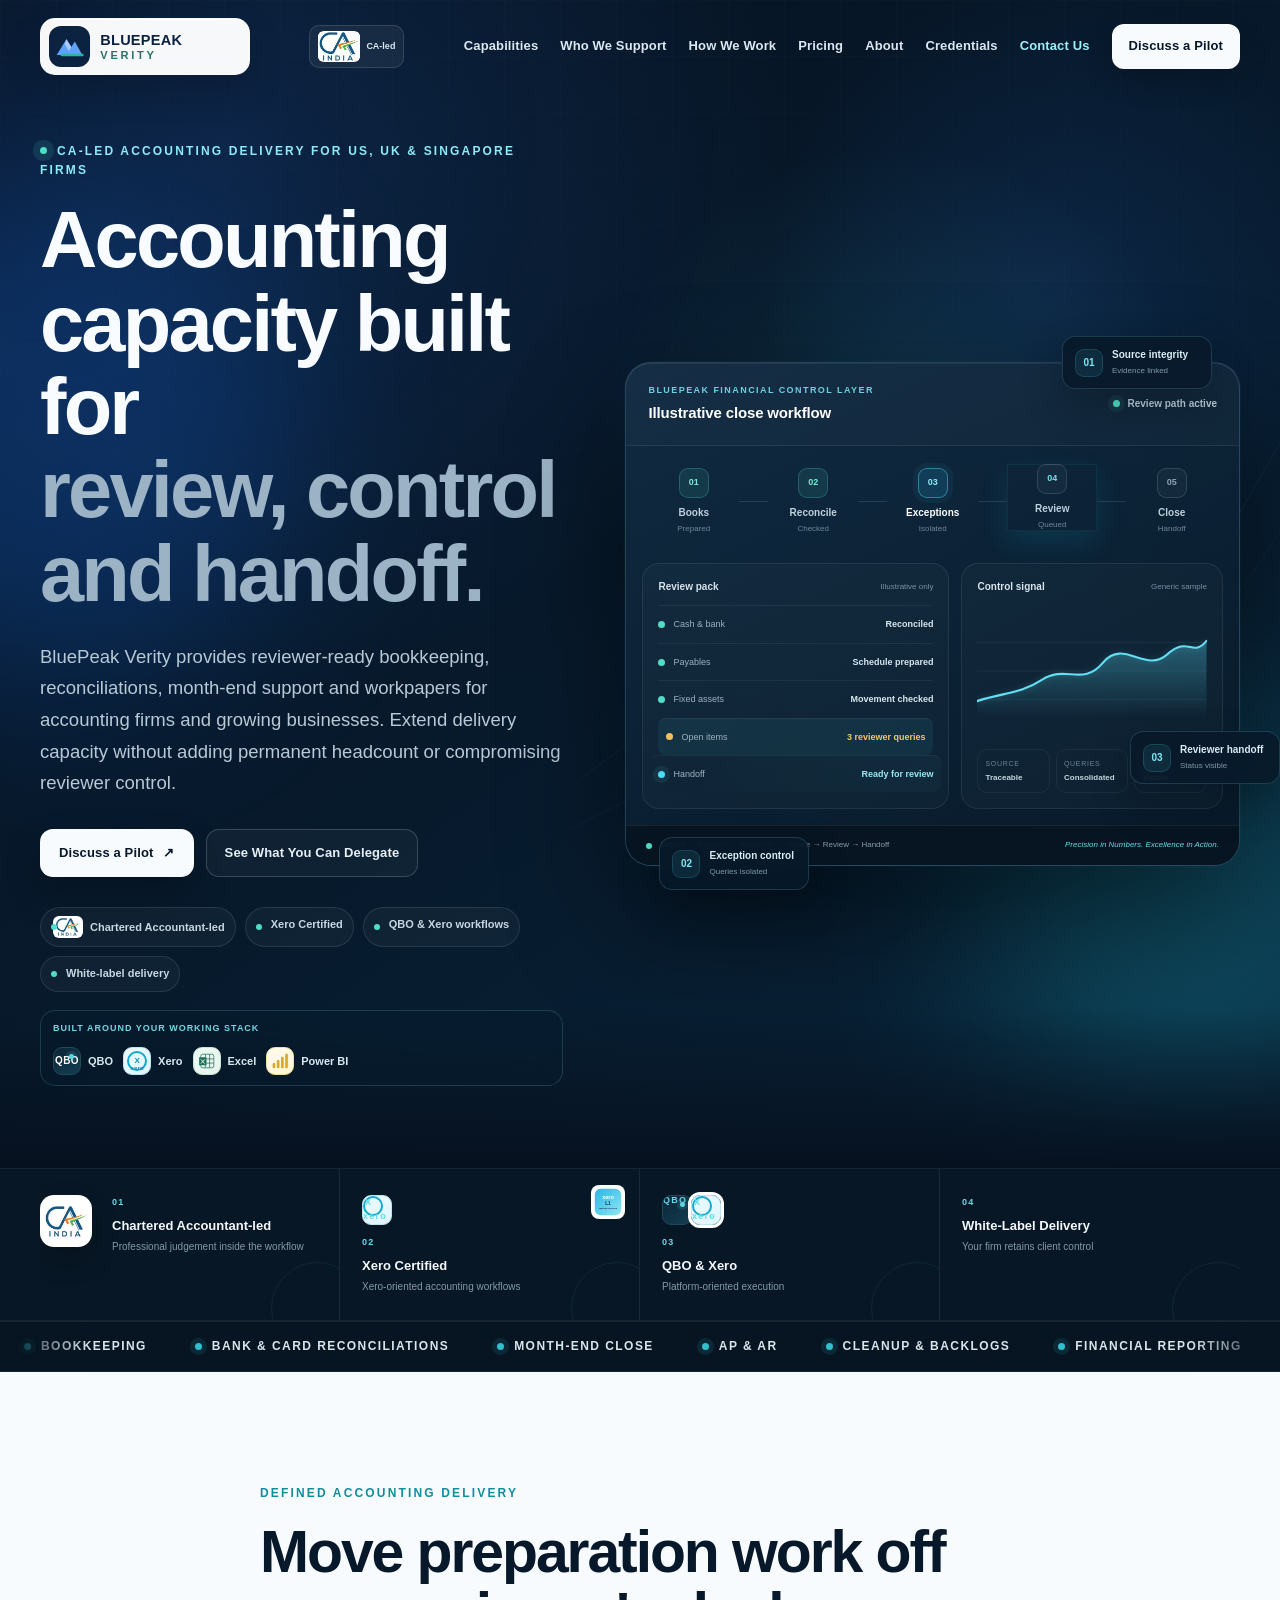
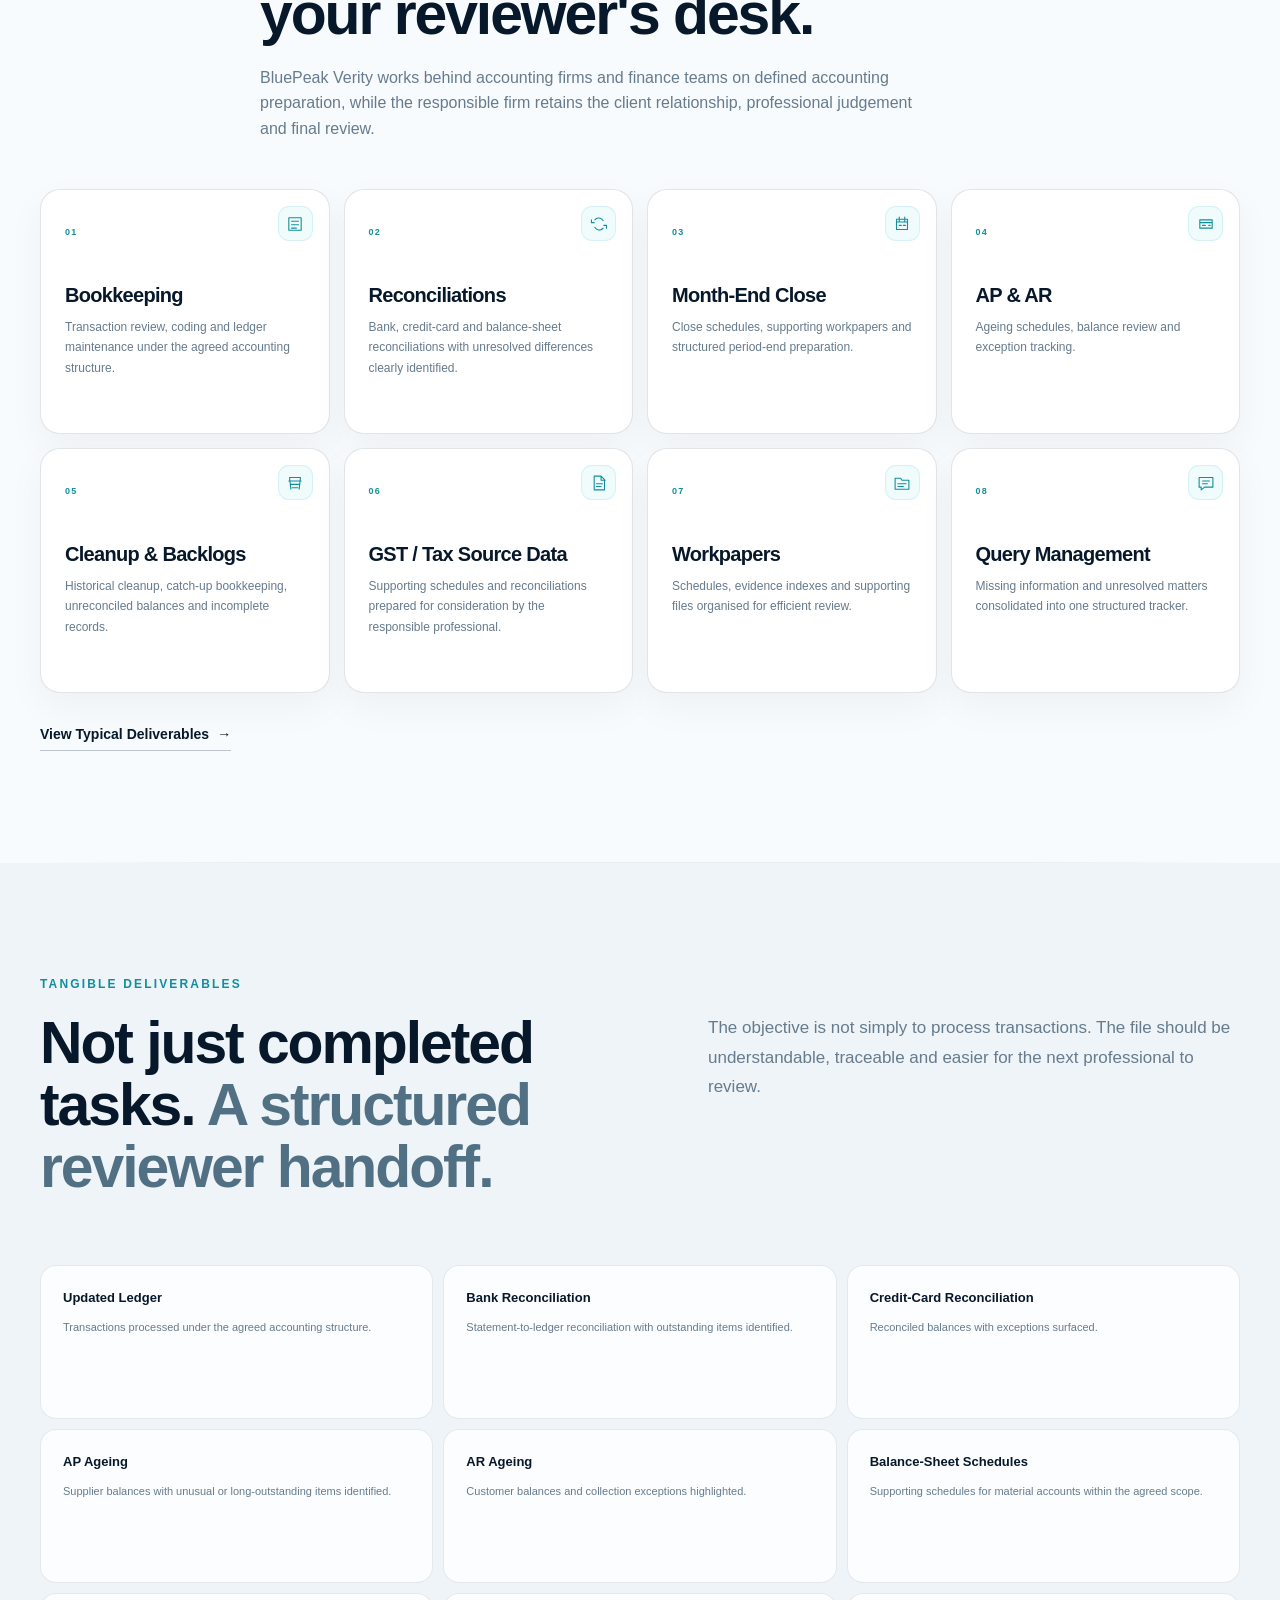
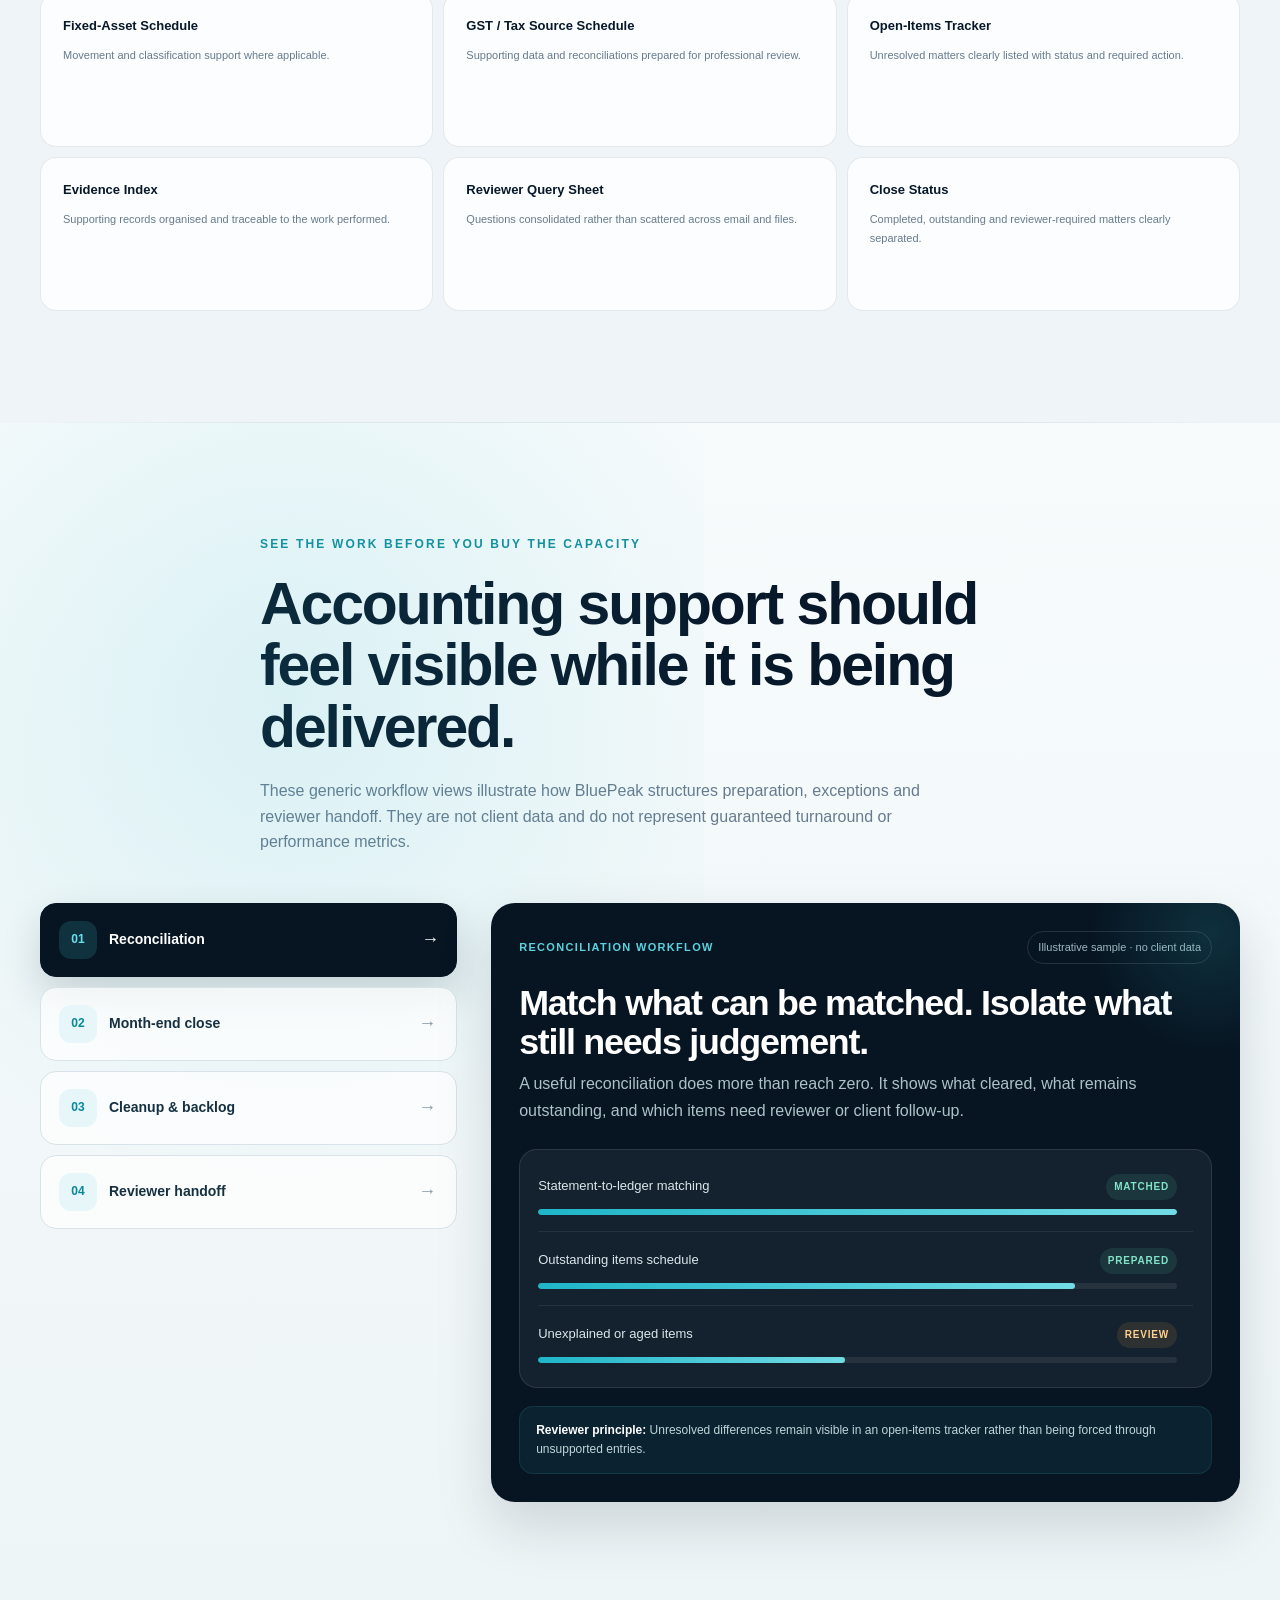
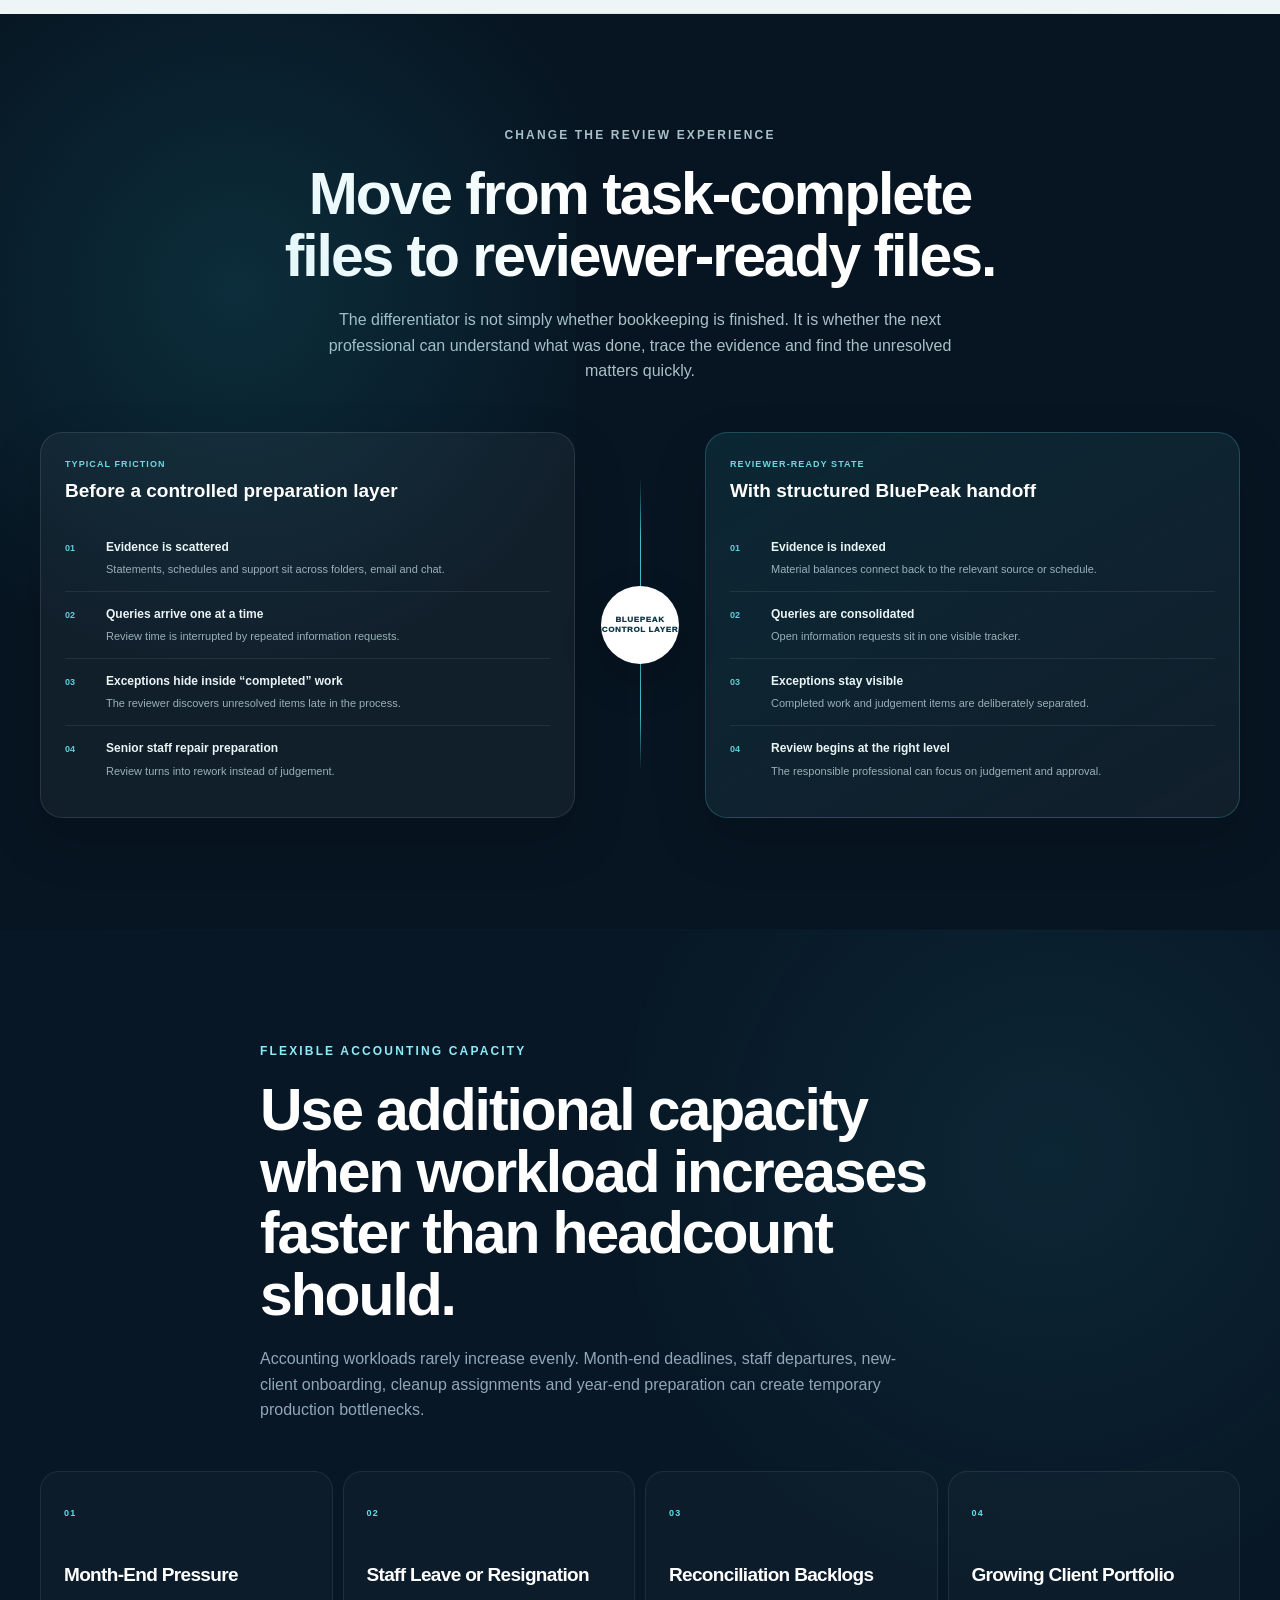
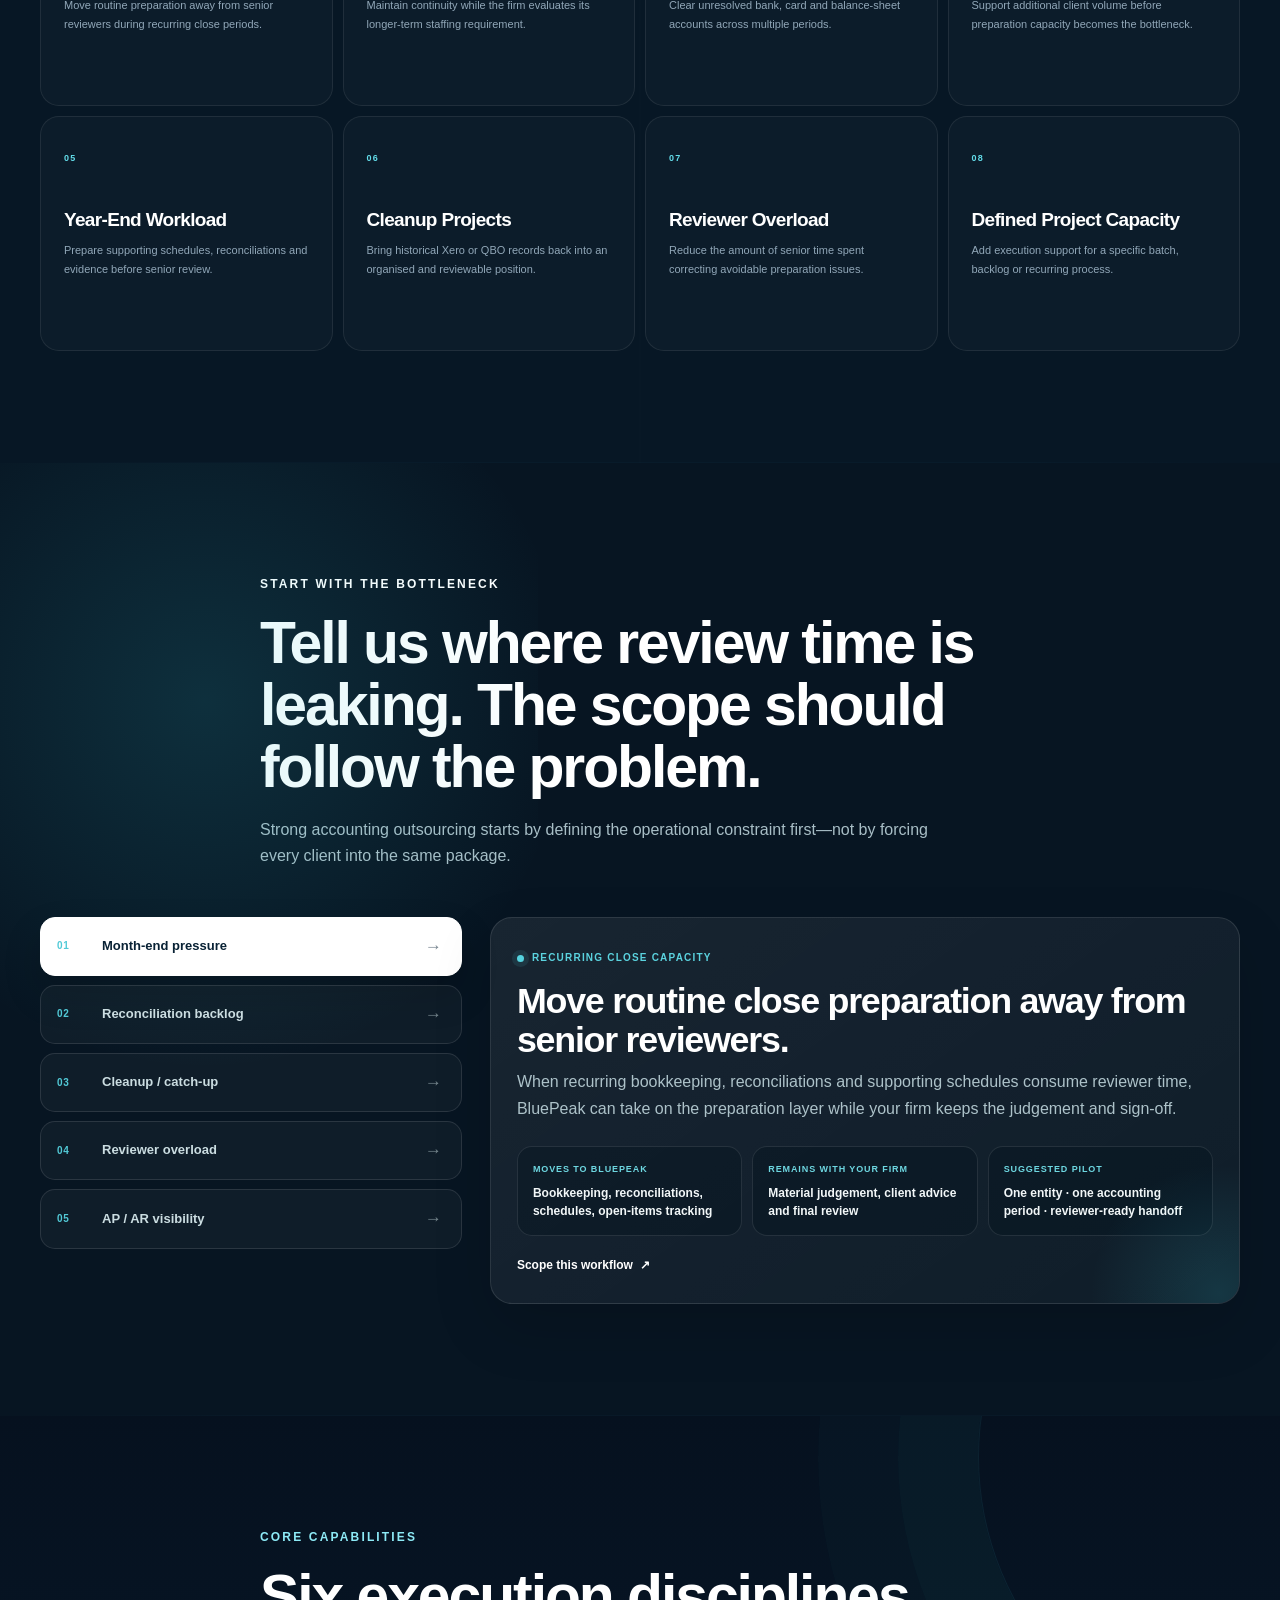
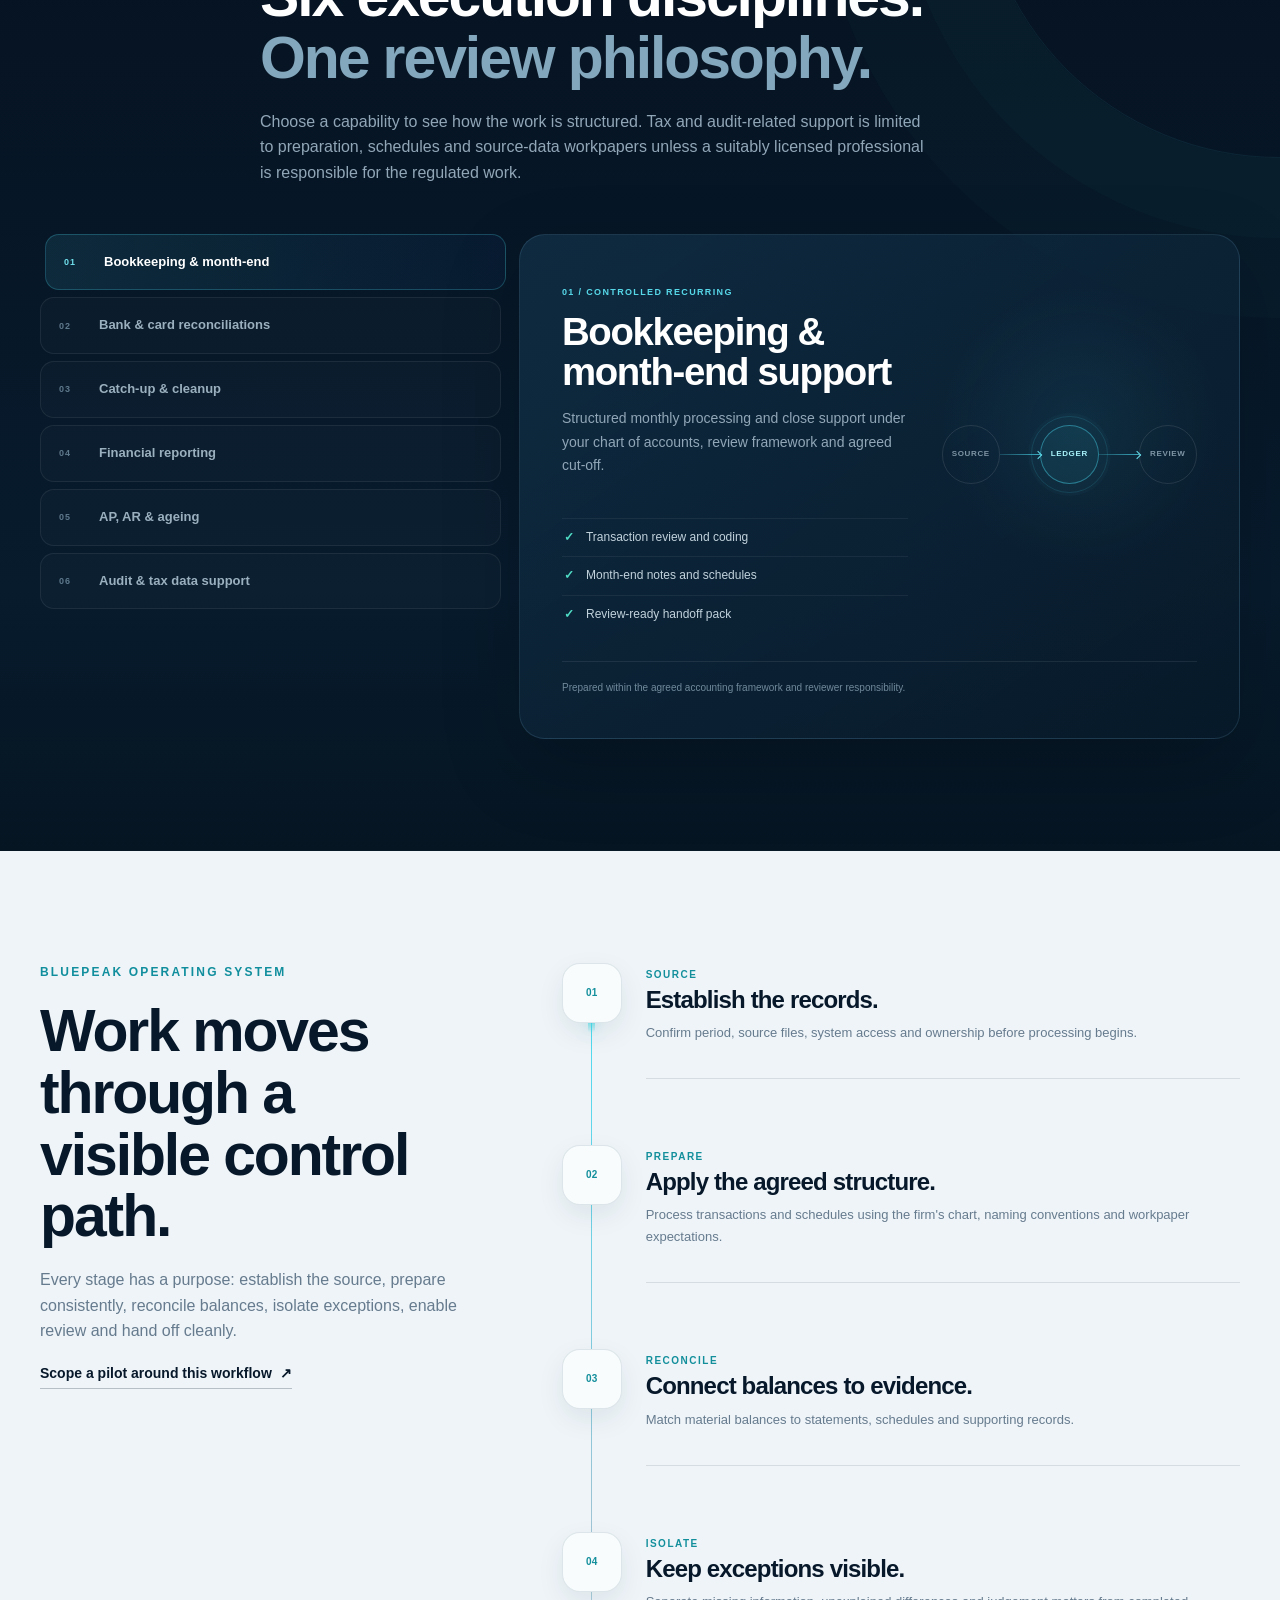
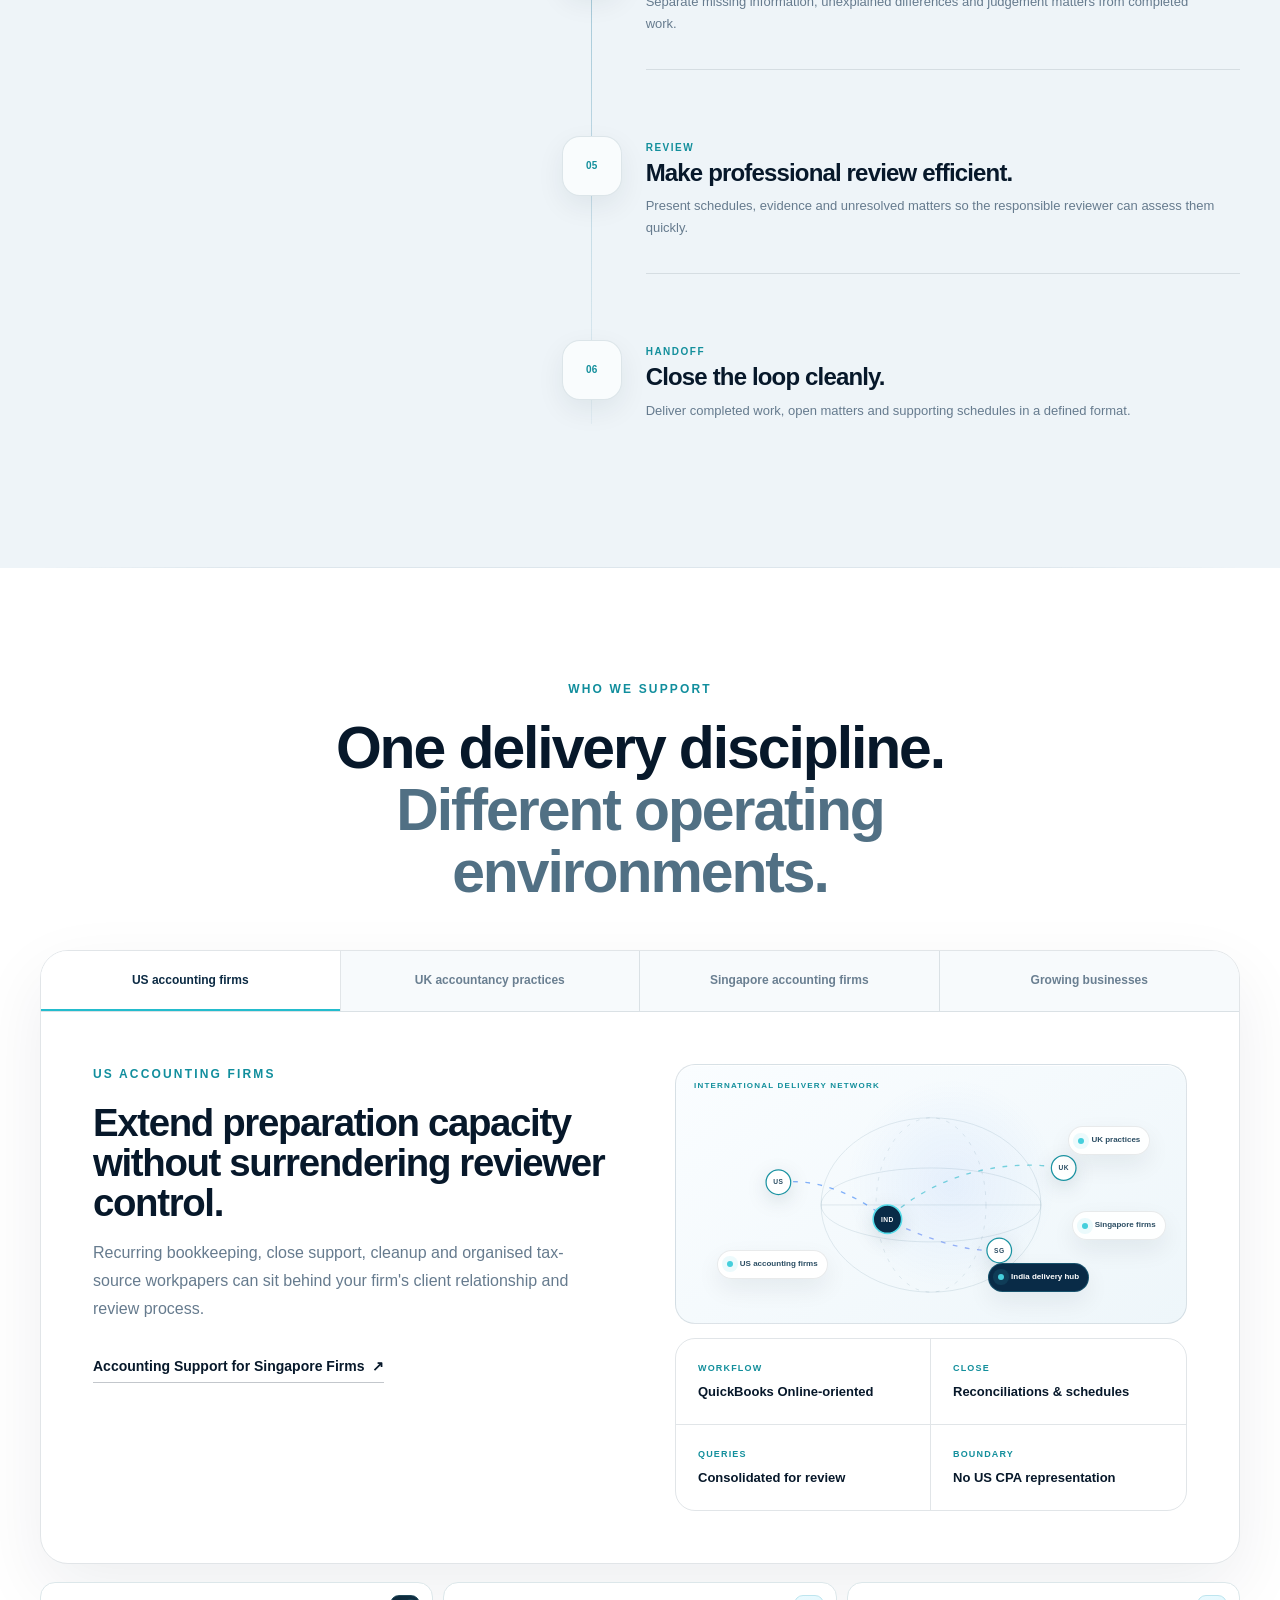
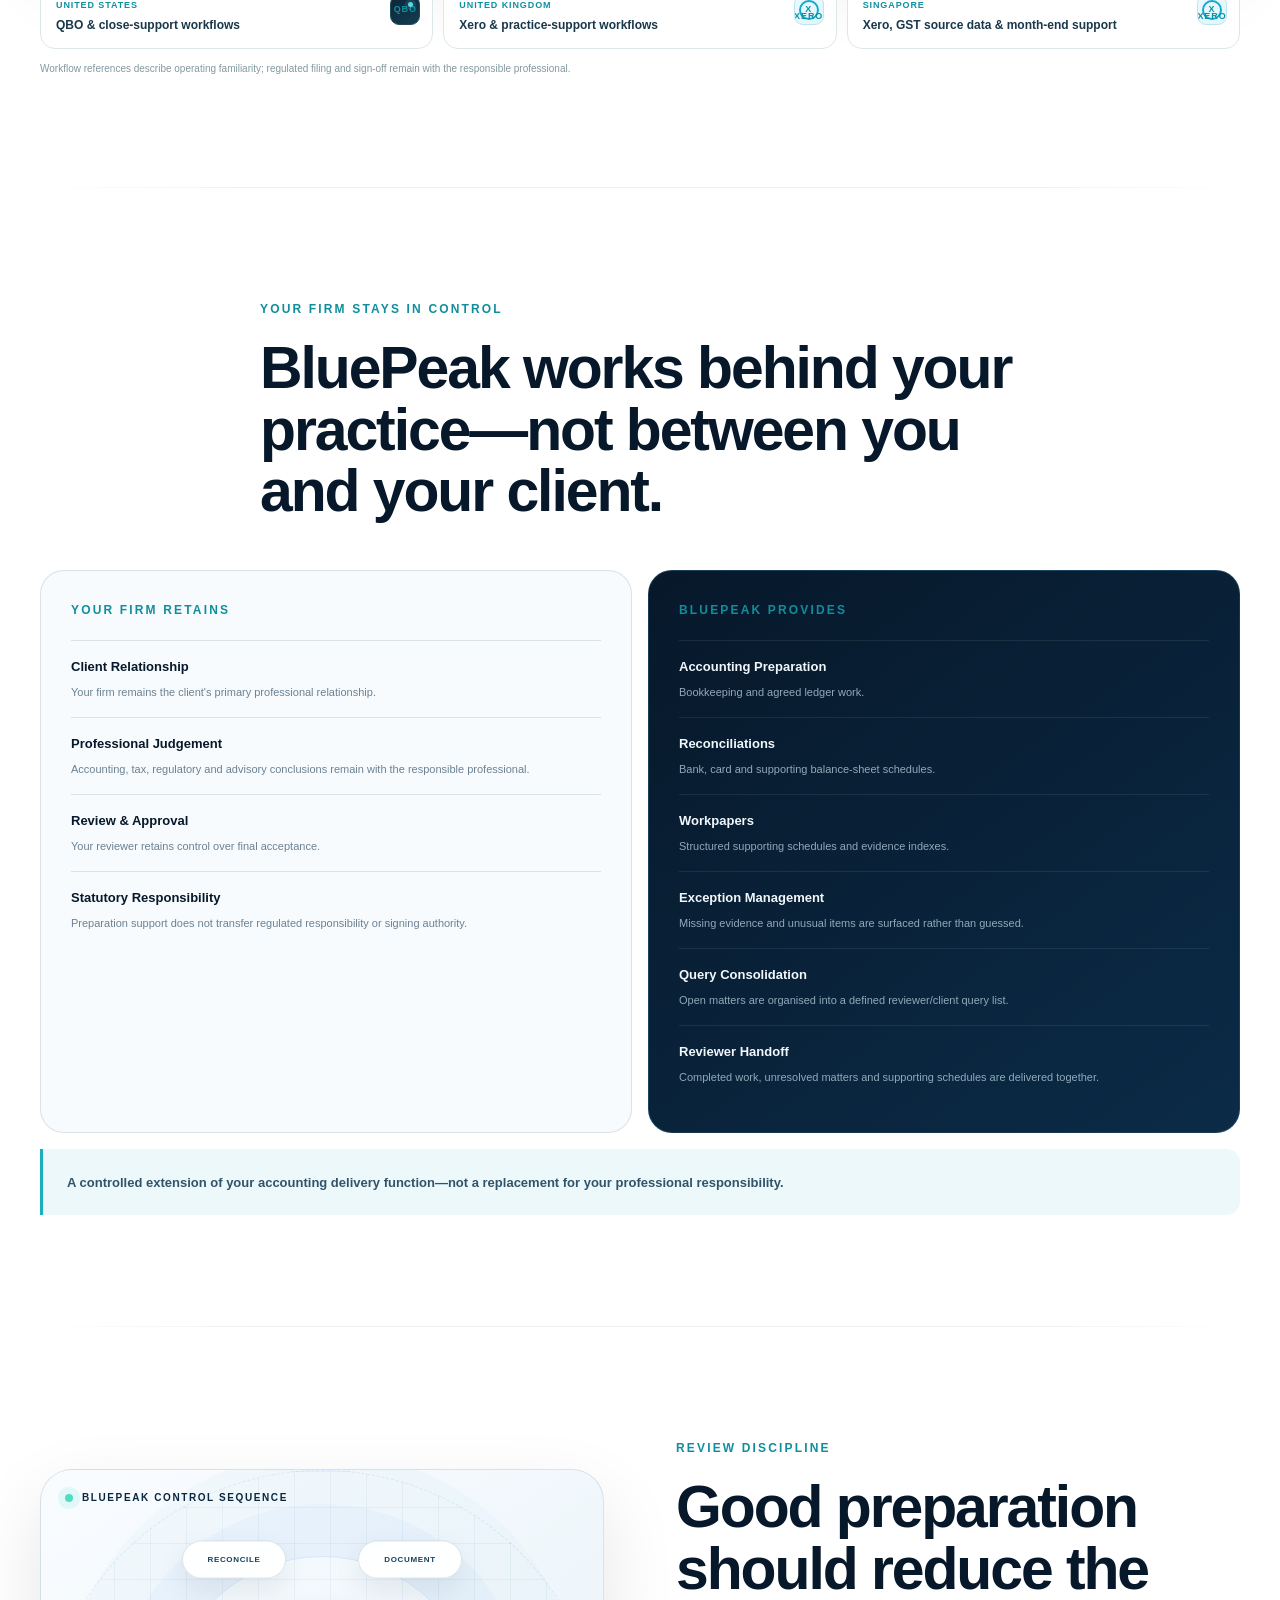
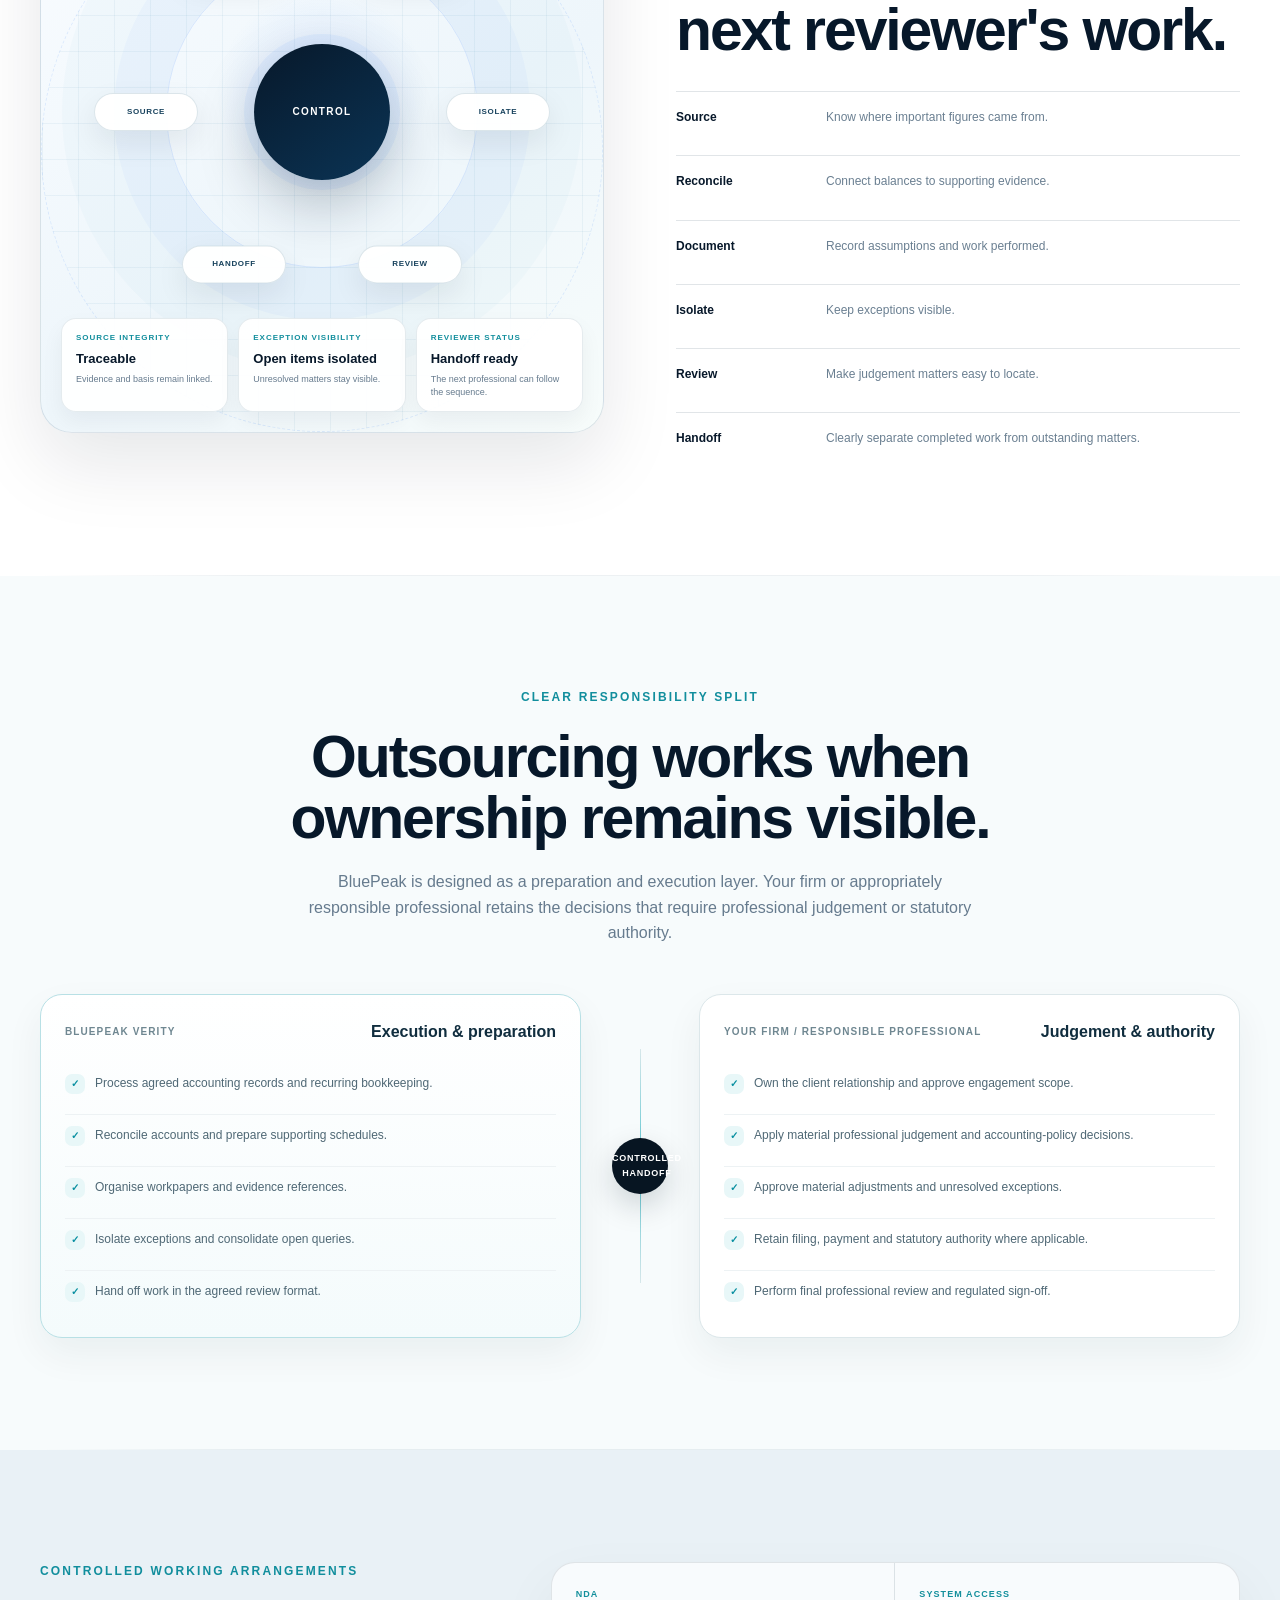
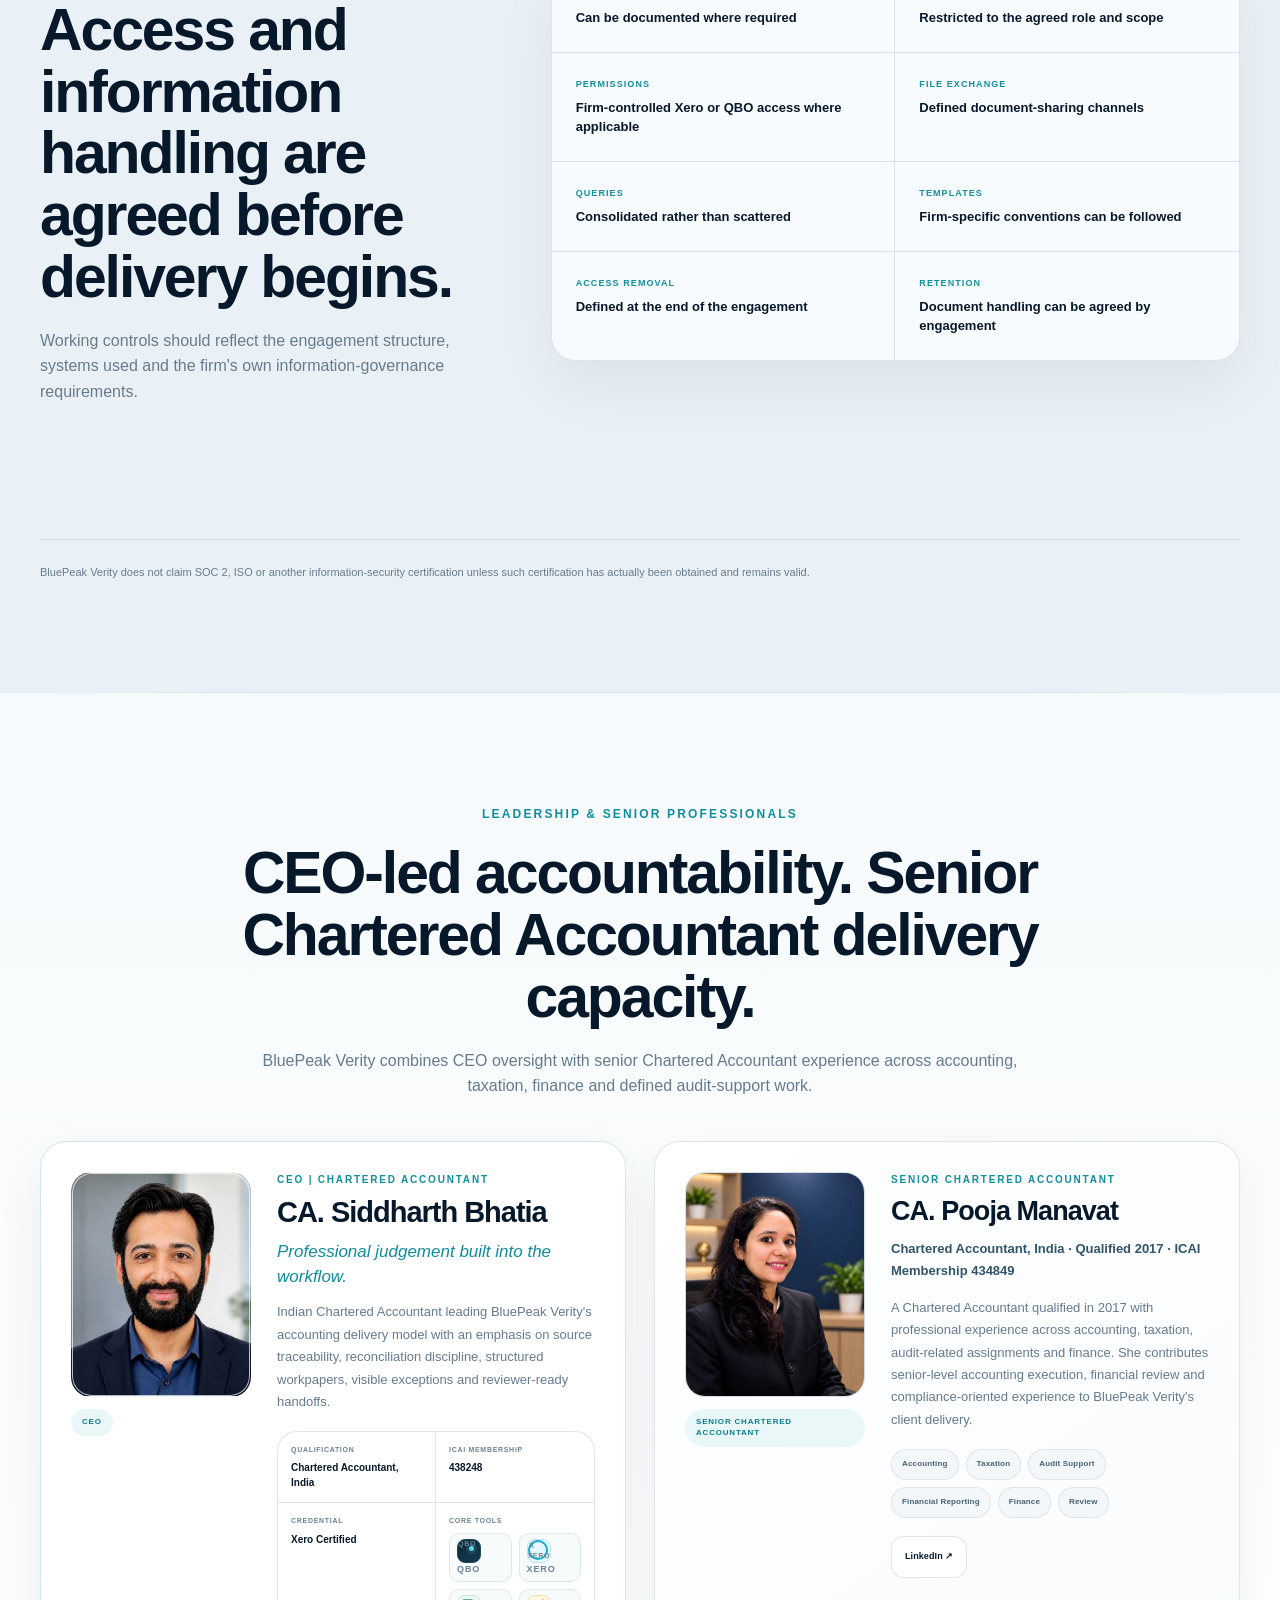
==== commit 81eb3e65: "Activate elite v3 platform and insight polish" ====
--- a/index.html
+++ b/index.html
@@ -23,7 +23,7 @@
   <link rel="stylesheet" href="assets/styles.css?v=20260807-definitive-1">
   <link rel="stylesheet" href="assets/pilot-select-fix.css?v=20260816-1">
   <link rel="stylesheet" href="assets/commercial-upgrade.css?v=20260817-1">
-  <script defer src="assets/script.js?v=20260914-elite-r1"></script>
+  <script defer src="assets/script.js?v=20260914-elite-v3-r1"></script>
   <script type="application/ld+json">
   {
     "@context":"https://schema.org",
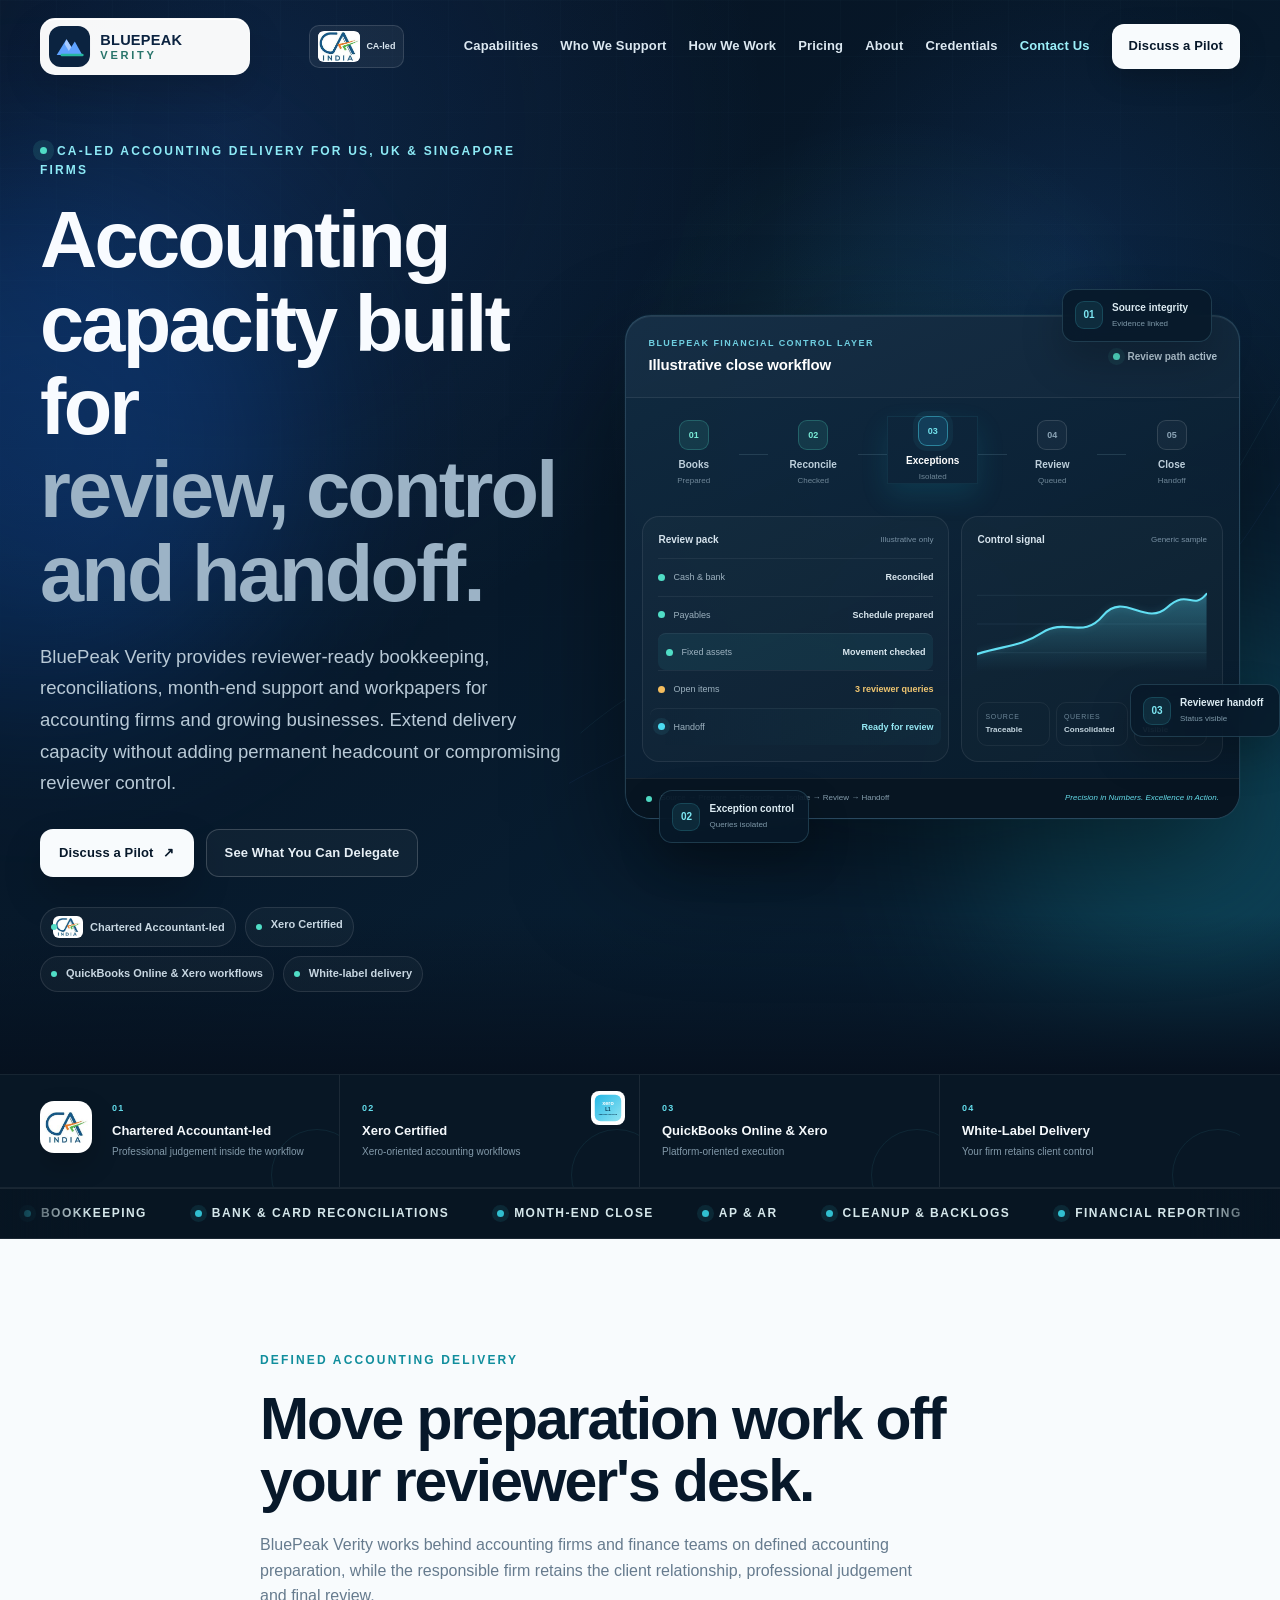
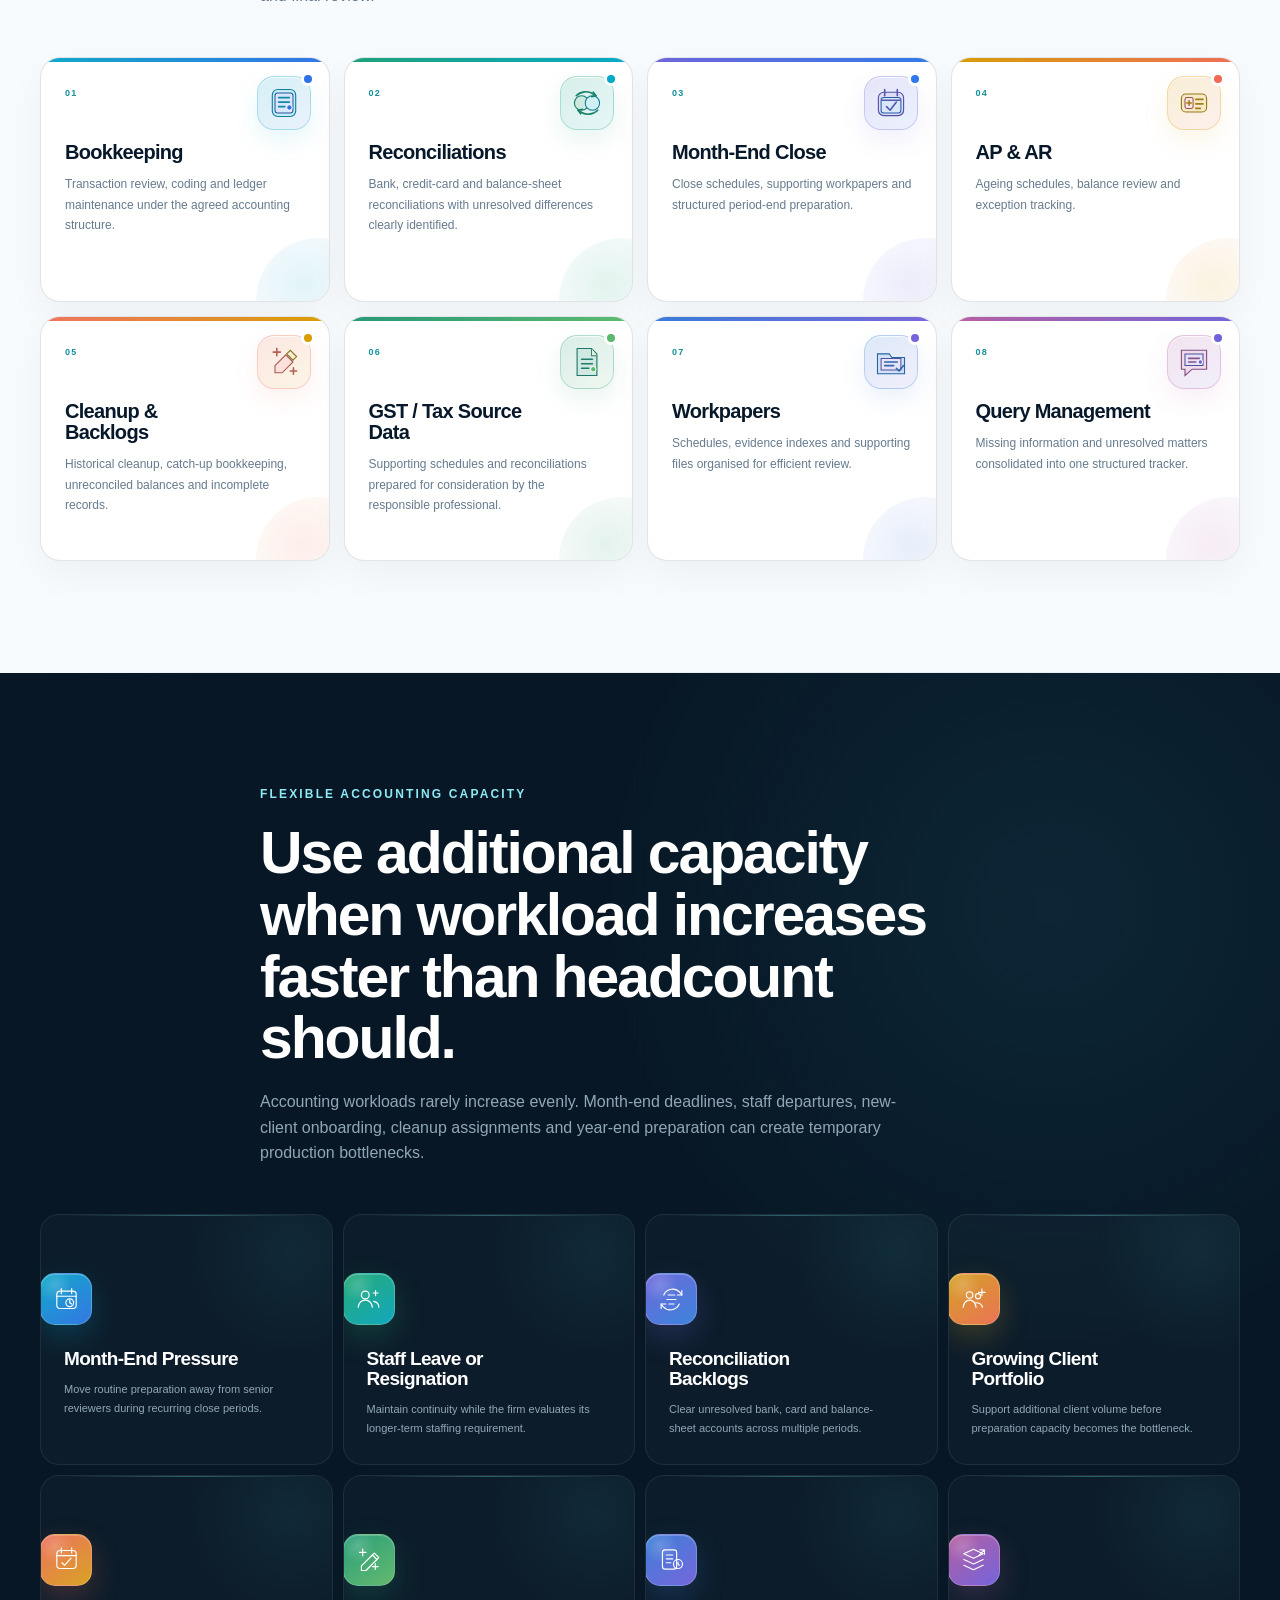
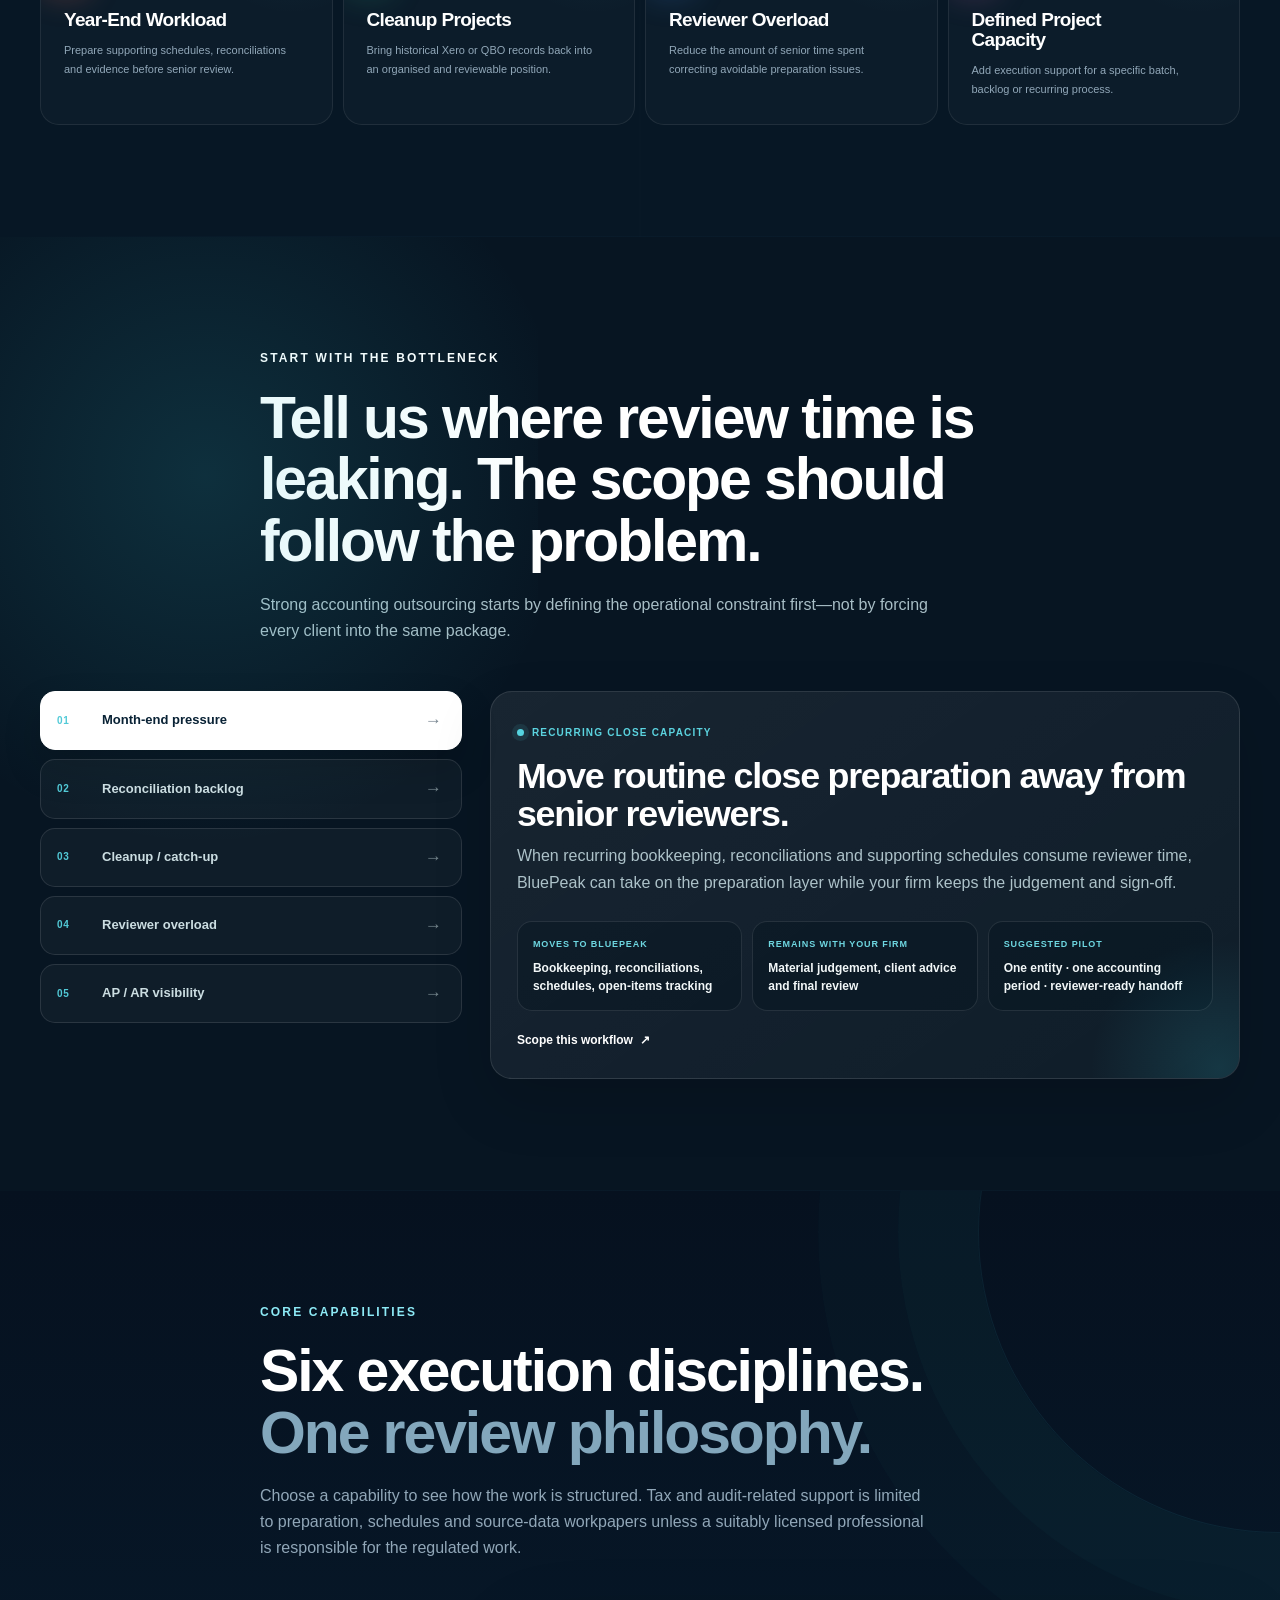
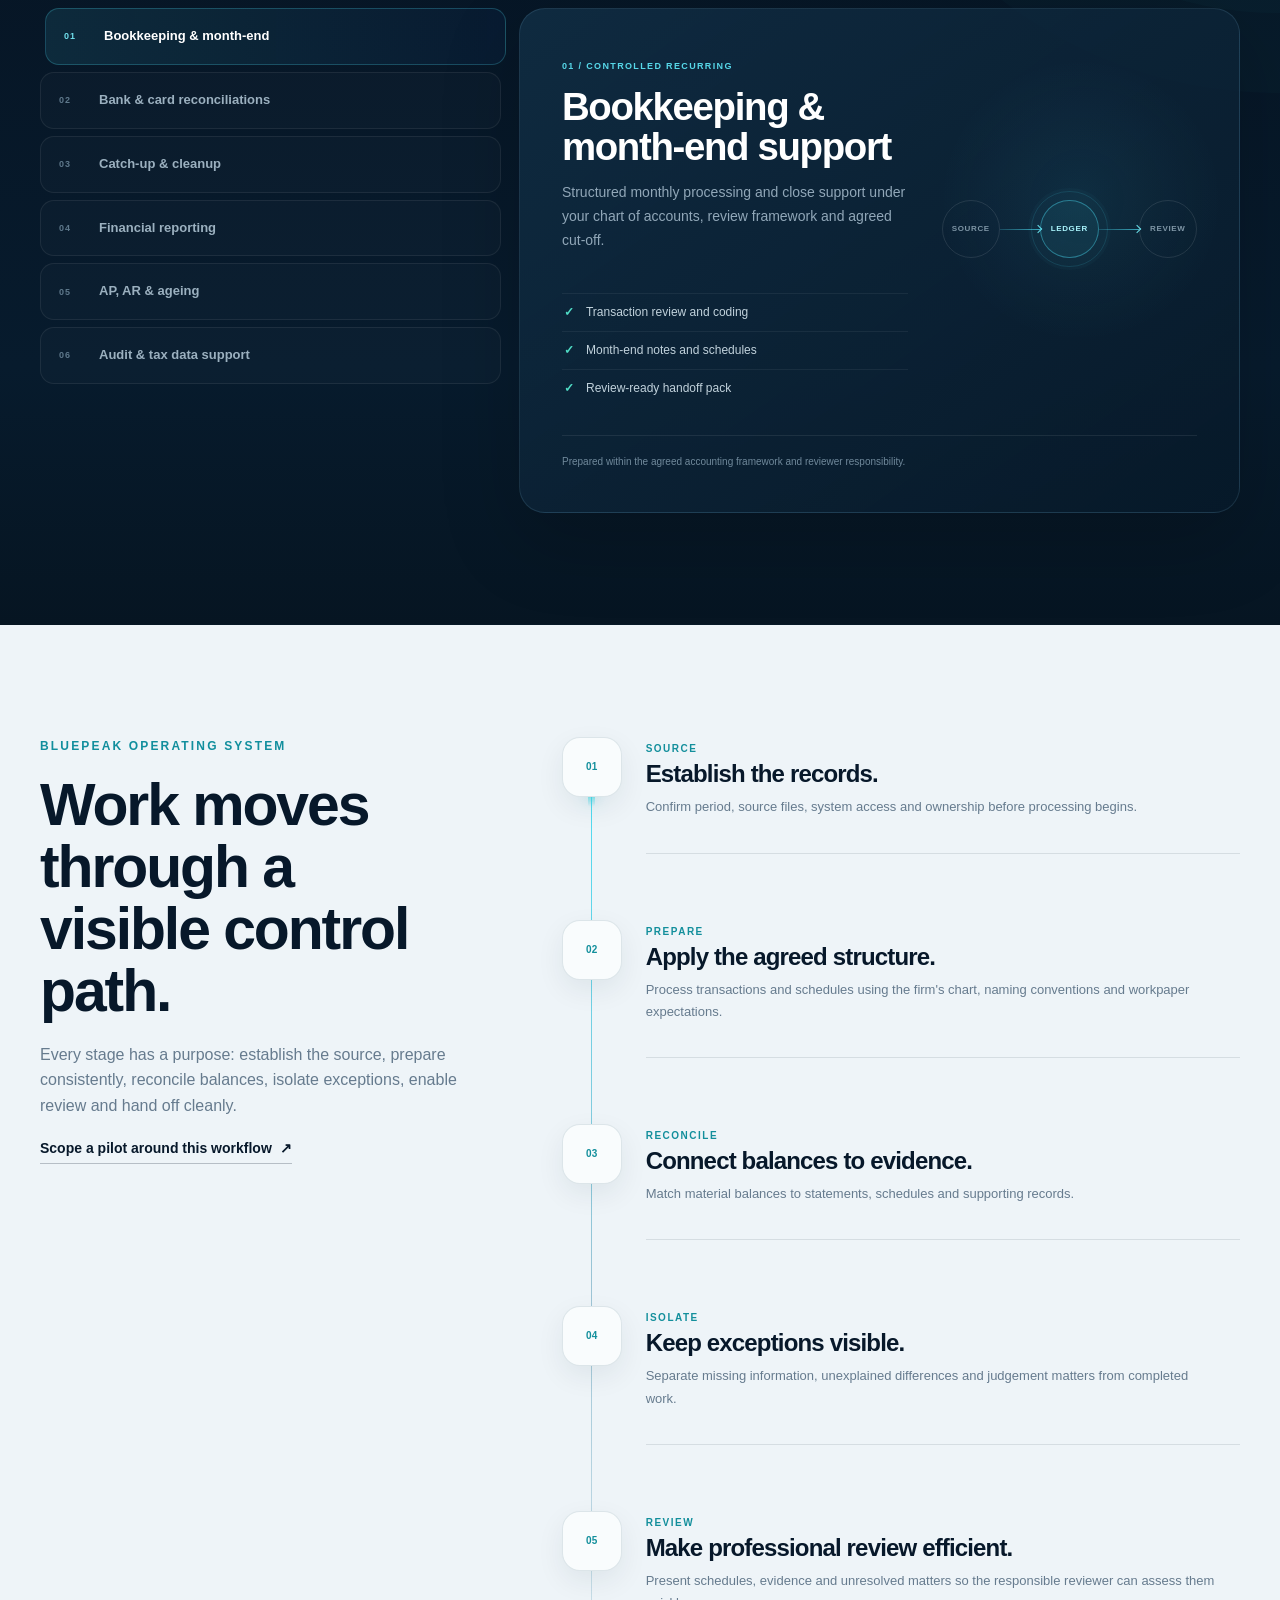
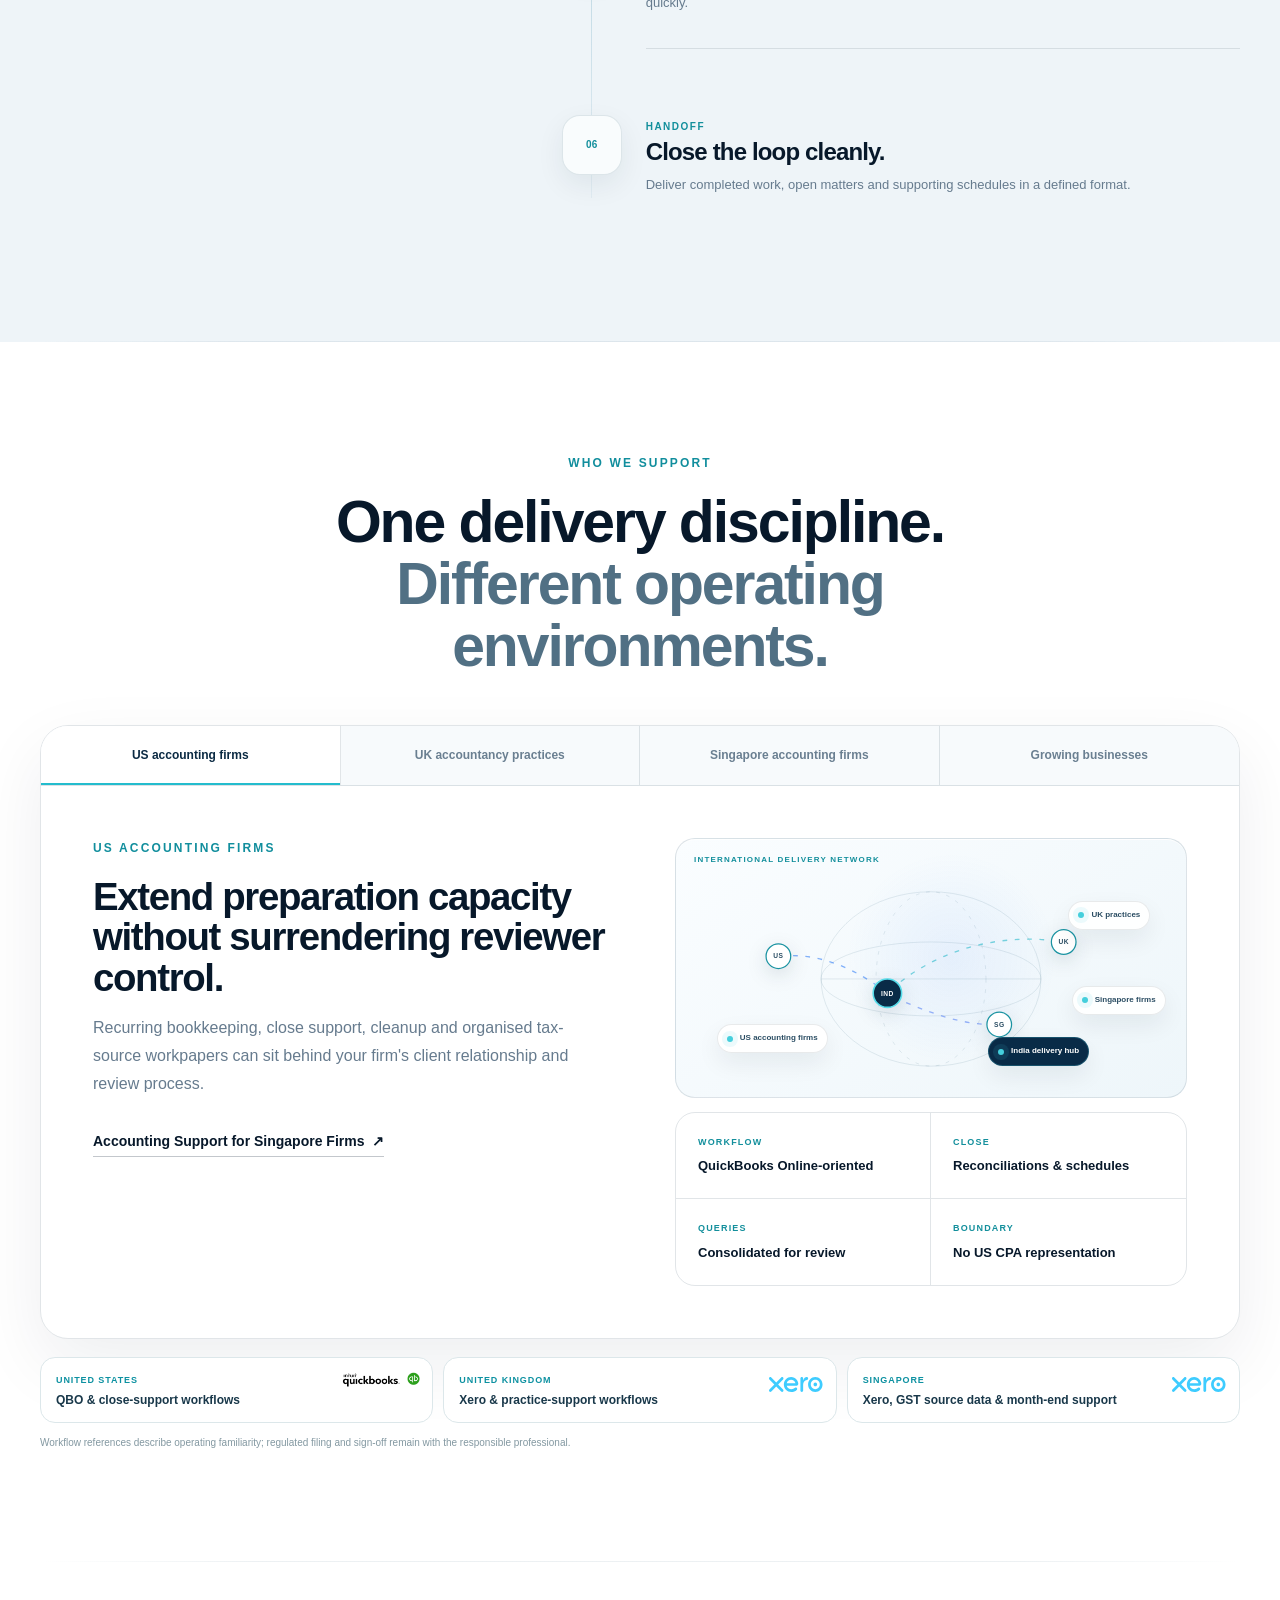
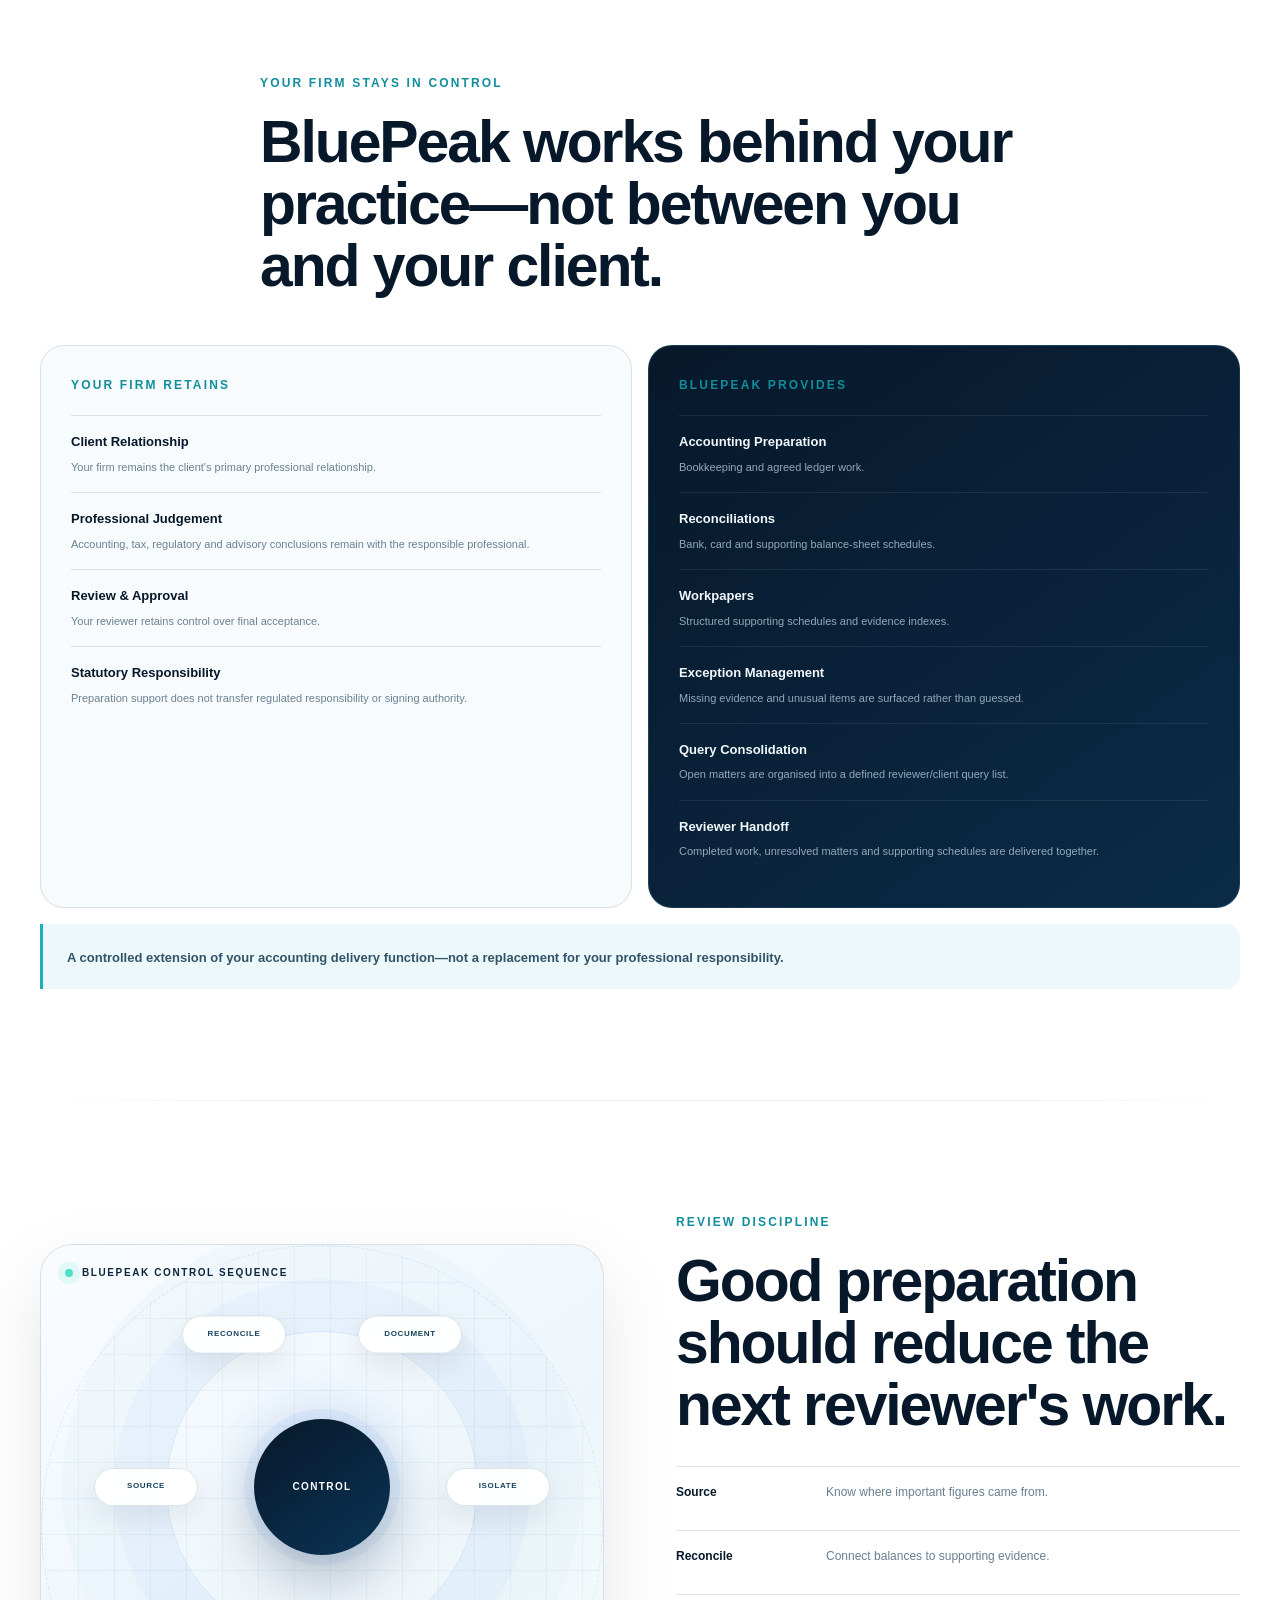
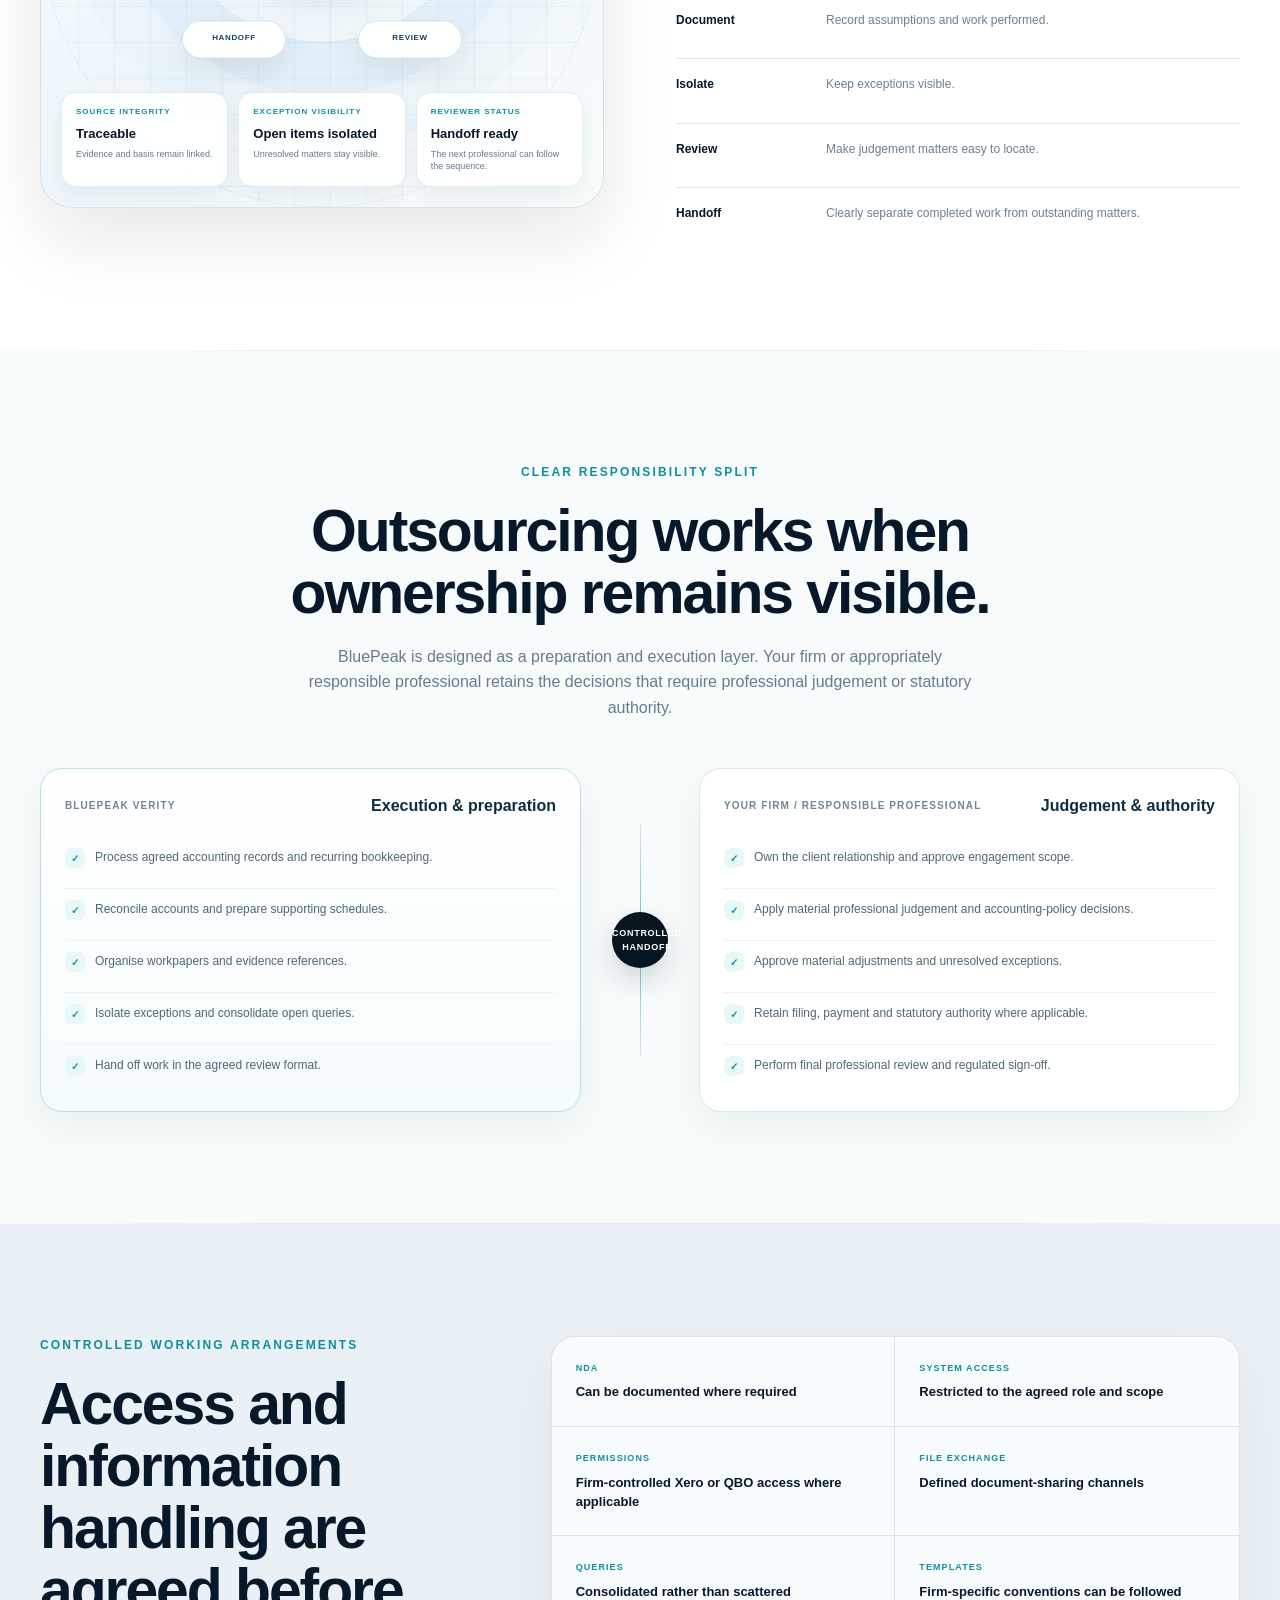
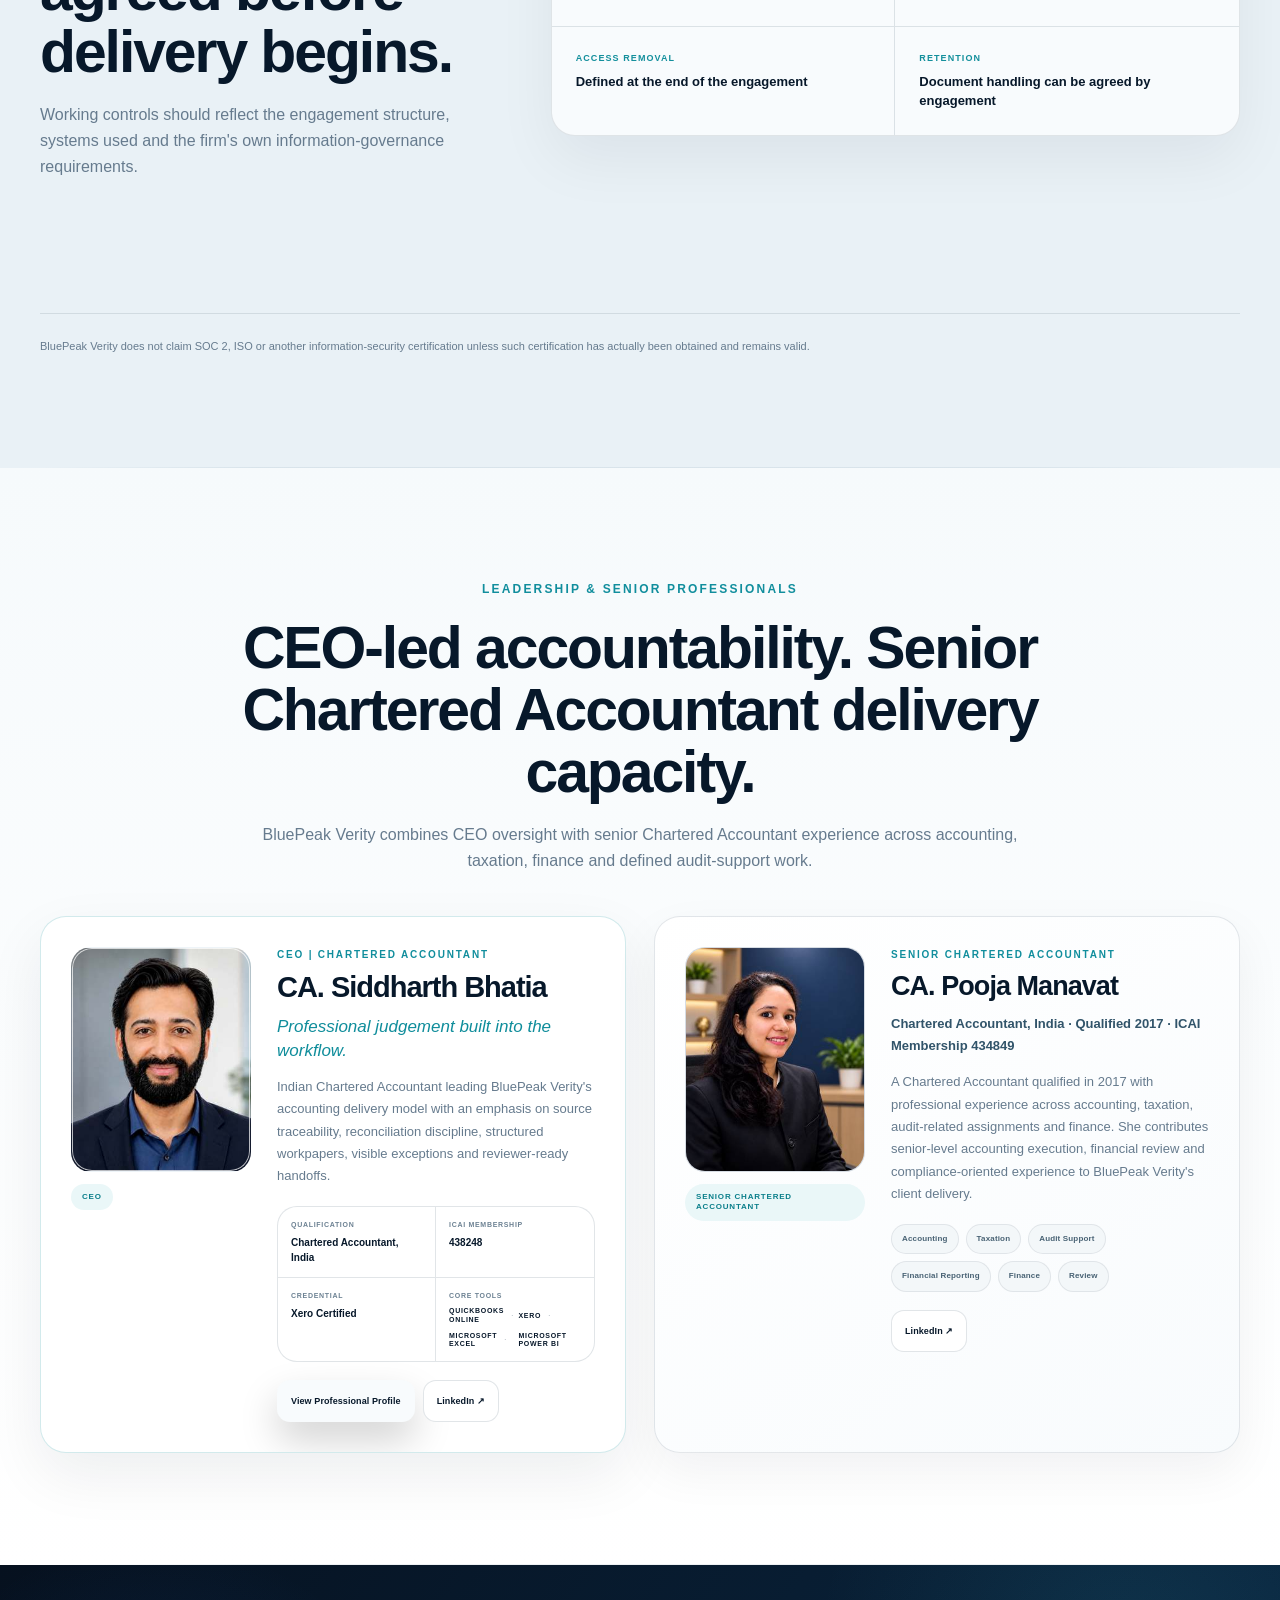
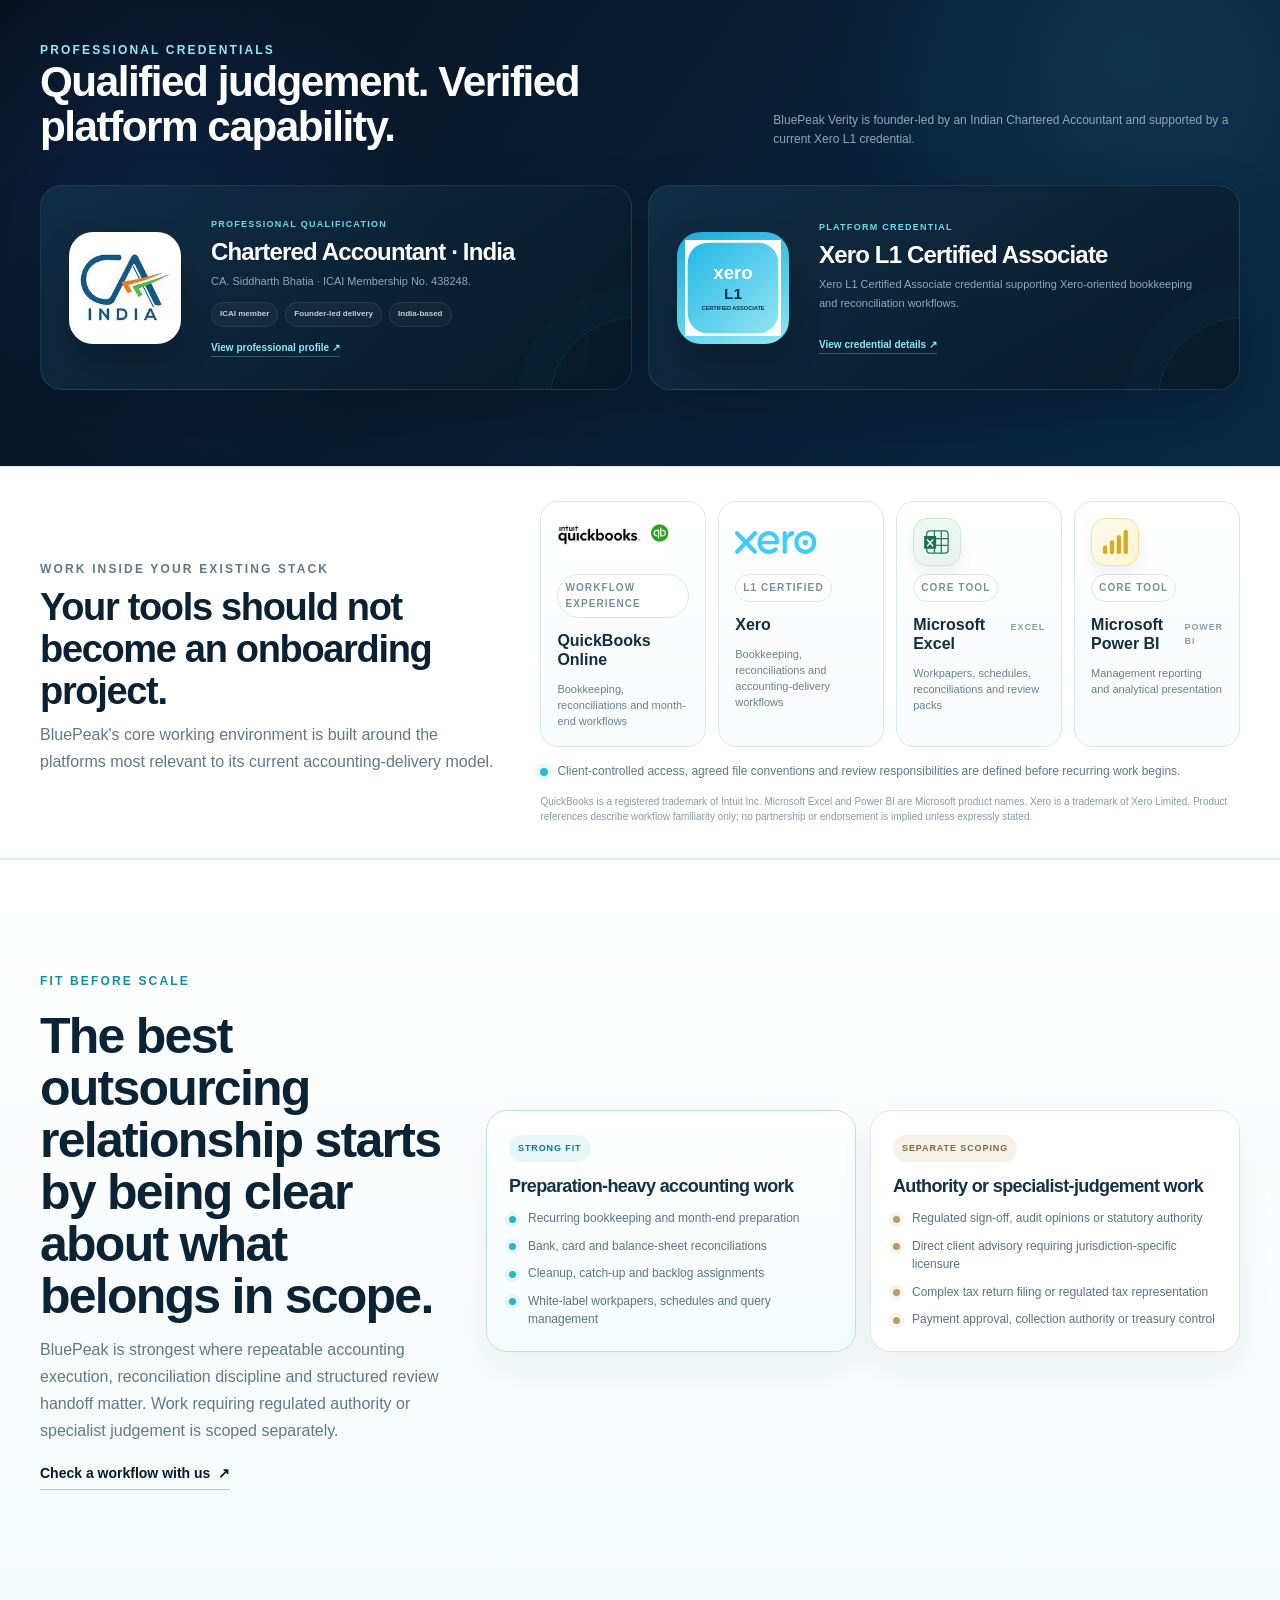
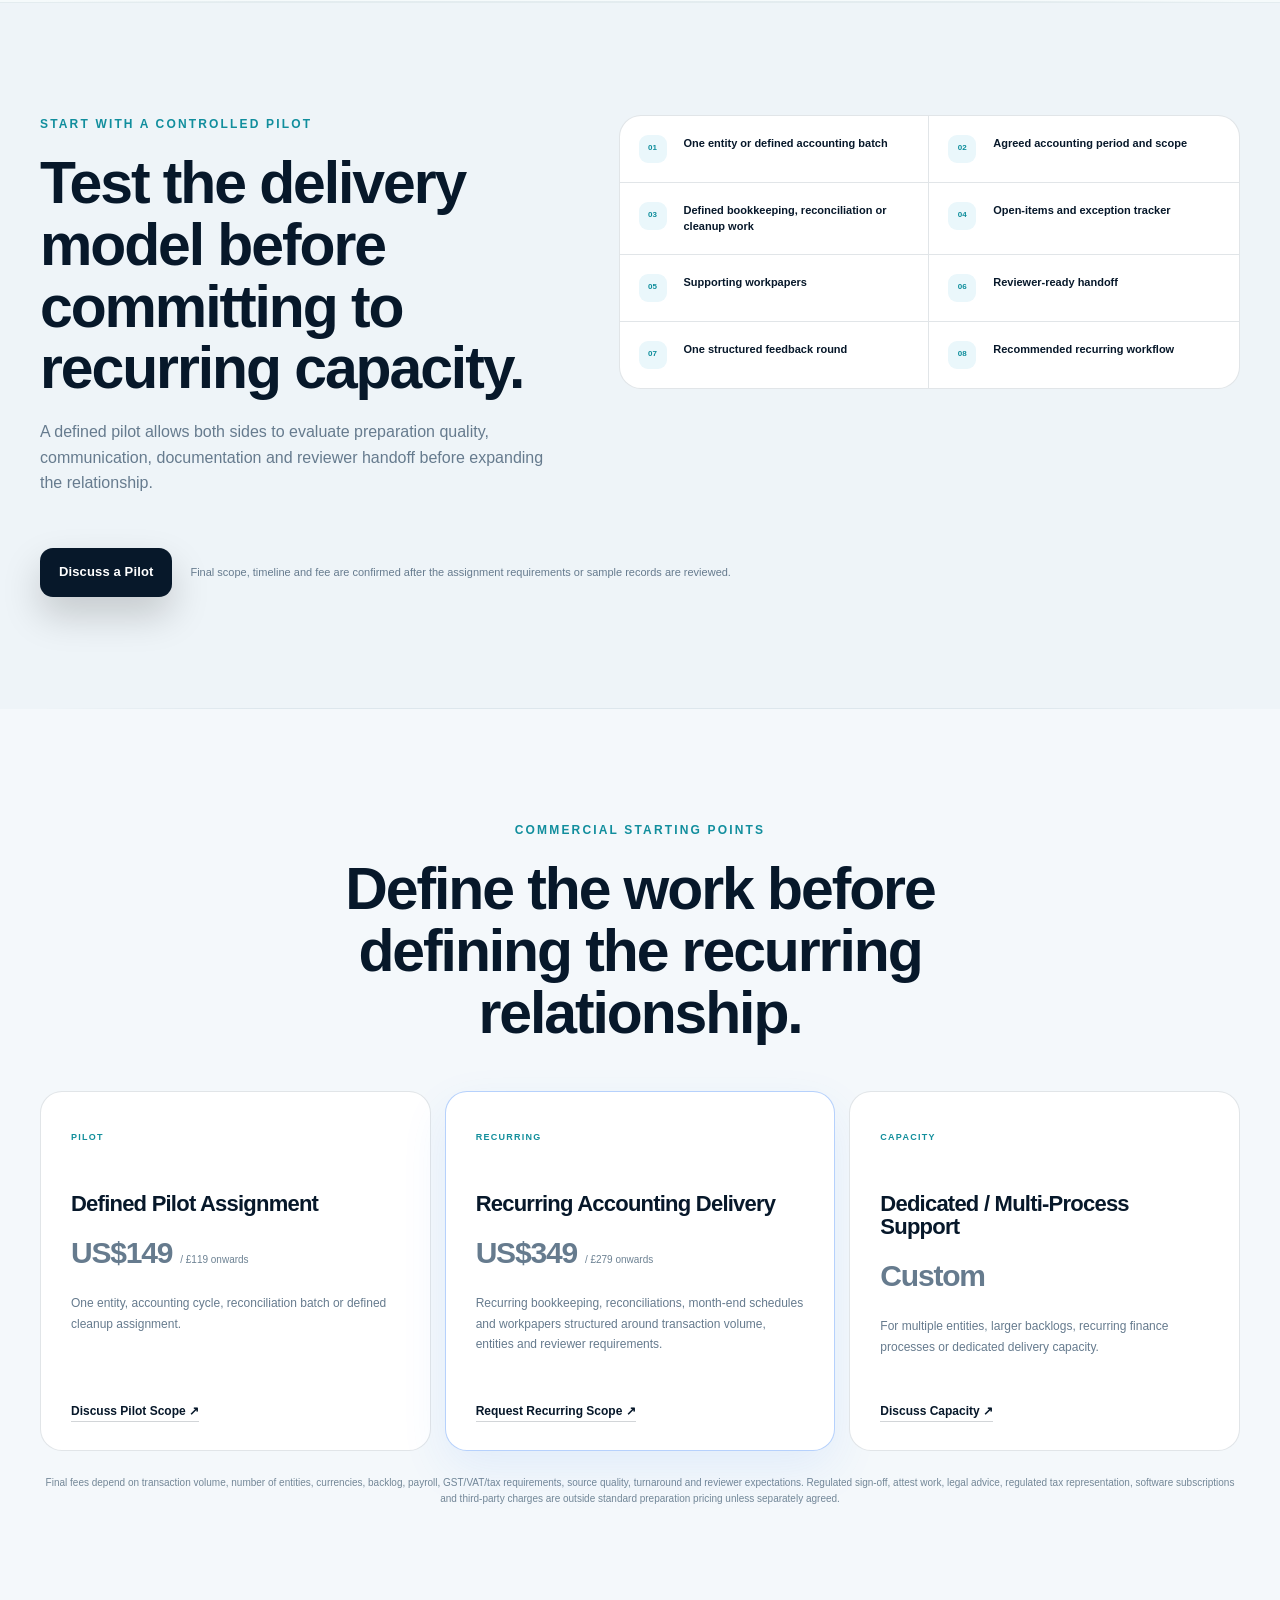
==== commit 01f4b94a: "Remove bulky tangible deliverables section" ====
--- a/index.html
+++ b/index.html
@@ -176,33 +176,6 @@
         <article class="delivery-card" data-reveal><span>07</span><h3>Workpapers</h3><p>Schedules, evidence indexes and supporting files organised for efficient review.</p></article>
         <article class="delivery-card" data-reveal><span>08</span><h3>Query Management</h3><p>Missing information and unresolved matters consolidated into one structured tracker.</p></article>
       </div>
-      <div class="container section-action" data-reveal><a class="text-link" href="#deliverables">View Typical Deliverables <span>→</span></a></div>
-    </section>
-
-    <section class="section deliverables-section" id="deliverables">
-      <div class="container split-heading">
-        <div data-reveal>
-          <p class="eyebrow">Tangible deliverables</p>
-          <h2>Not just completed tasks. <span>A structured reviewer handoff.</span></h2>
-        </div>
-        <div class="problem-copy" data-reveal>
-          <p>The objective is not simply to process transactions. The file should be understandable, traceable and easier for the next professional to review.</p>
-        </div>
-      </div>
-      <div class="container deliverables-grid">
-        <article data-reveal><strong>Updated Ledger</strong><p>Transactions processed under the agreed accounting structure.</p></article>
-        <article data-reveal><strong>Bank Reconciliation</strong><p>Statement-to-ledger reconciliation with outstanding items identified.</p></article>
-        <article data-reveal><strong>Credit-Card Reconciliation</strong><p>Reconciled balances with exceptions surfaced.</p></article>
-        <article data-reveal><strong>AP Ageing</strong><p>Supplier balances with unusual or long-outstanding items identified.</p></article>
-        <article data-reveal><strong>AR Ageing</strong><p>Customer balances and collection exceptions highlighted.</p></article>
-        <article data-reveal><strong>Balance-Sheet Schedules</strong><p>Supporting schedules for material accounts within the agreed scope.</p></article>
-        <article data-reveal><strong>Fixed-Asset Schedule</strong><p>Movement and classification support where applicable.</p></article>
-        <article data-reveal><strong>GST / Tax Source Schedule</strong><p>Supporting data and reconciliations prepared for professional review.</p></article>
-        <article data-reveal><strong>Open-Items Tracker</strong><p>Unresolved matters clearly listed with status and required action.</p></article>
-        <article data-reveal><strong>Evidence Index</strong><p>Supporting records organised and traceable to the work performed.</p></article>
-        <article data-reveal><strong>Reviewer Query Sheet</strong><p>Questions consolidated rather than scattered across email and files.</p></article>
-        <article data-reveal><strong>Close Status</strong><p>Completed, outstanding and reviewer-required matters clearly separated.</p></article>
-      </div>
     </section>
 
     <section class="section capacity-section" id="capacity">
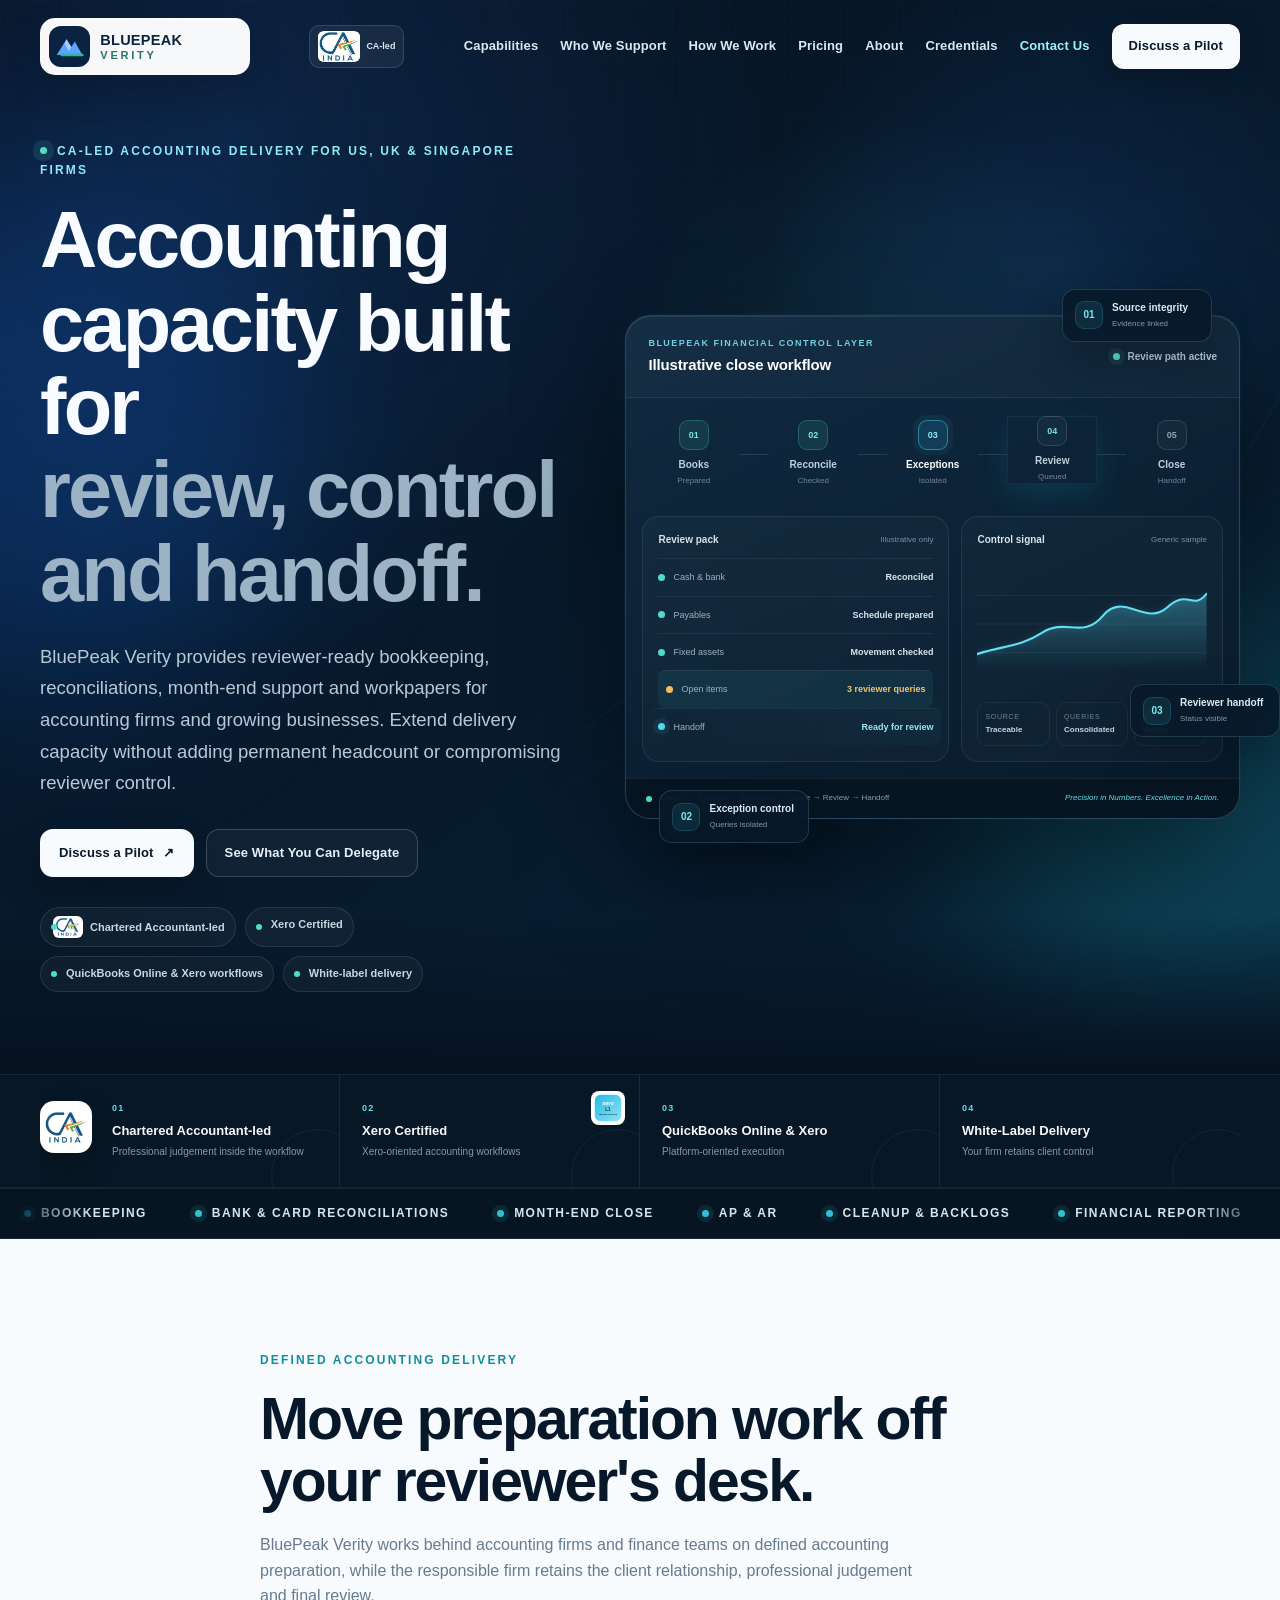
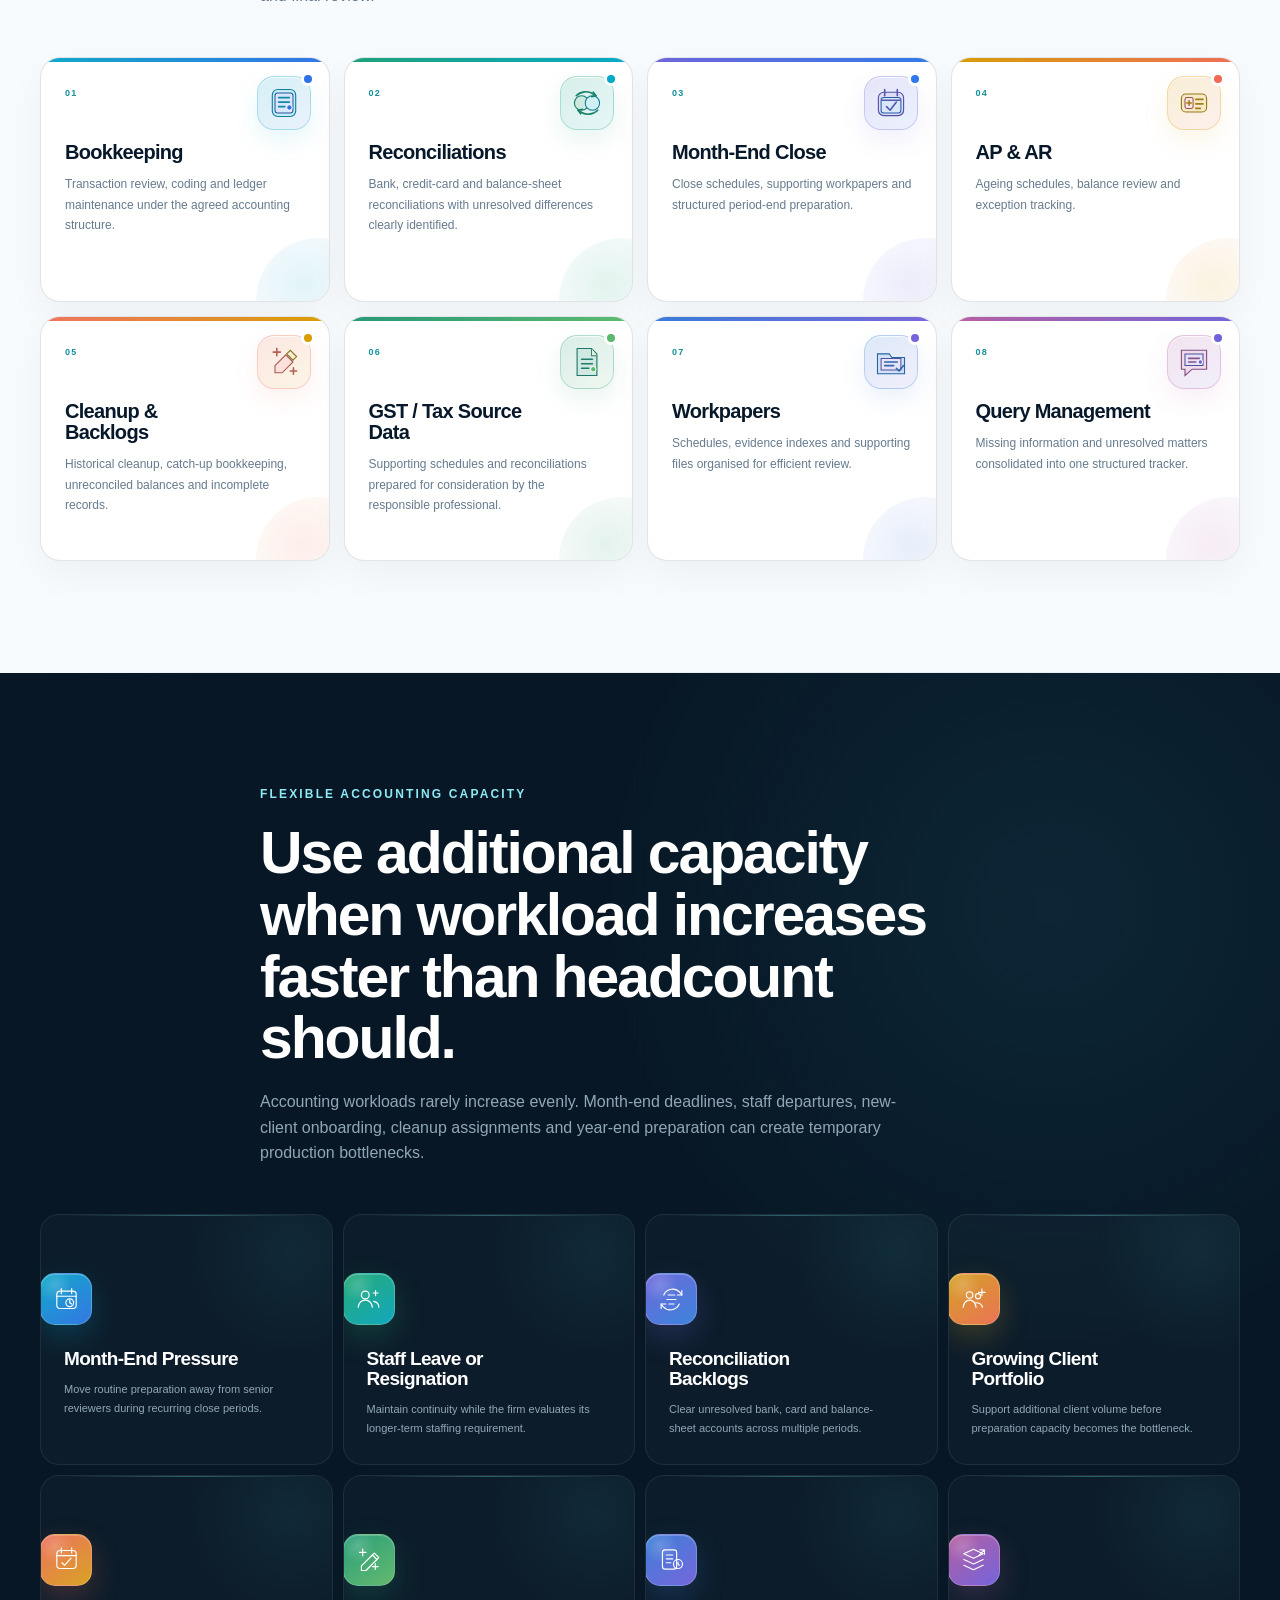
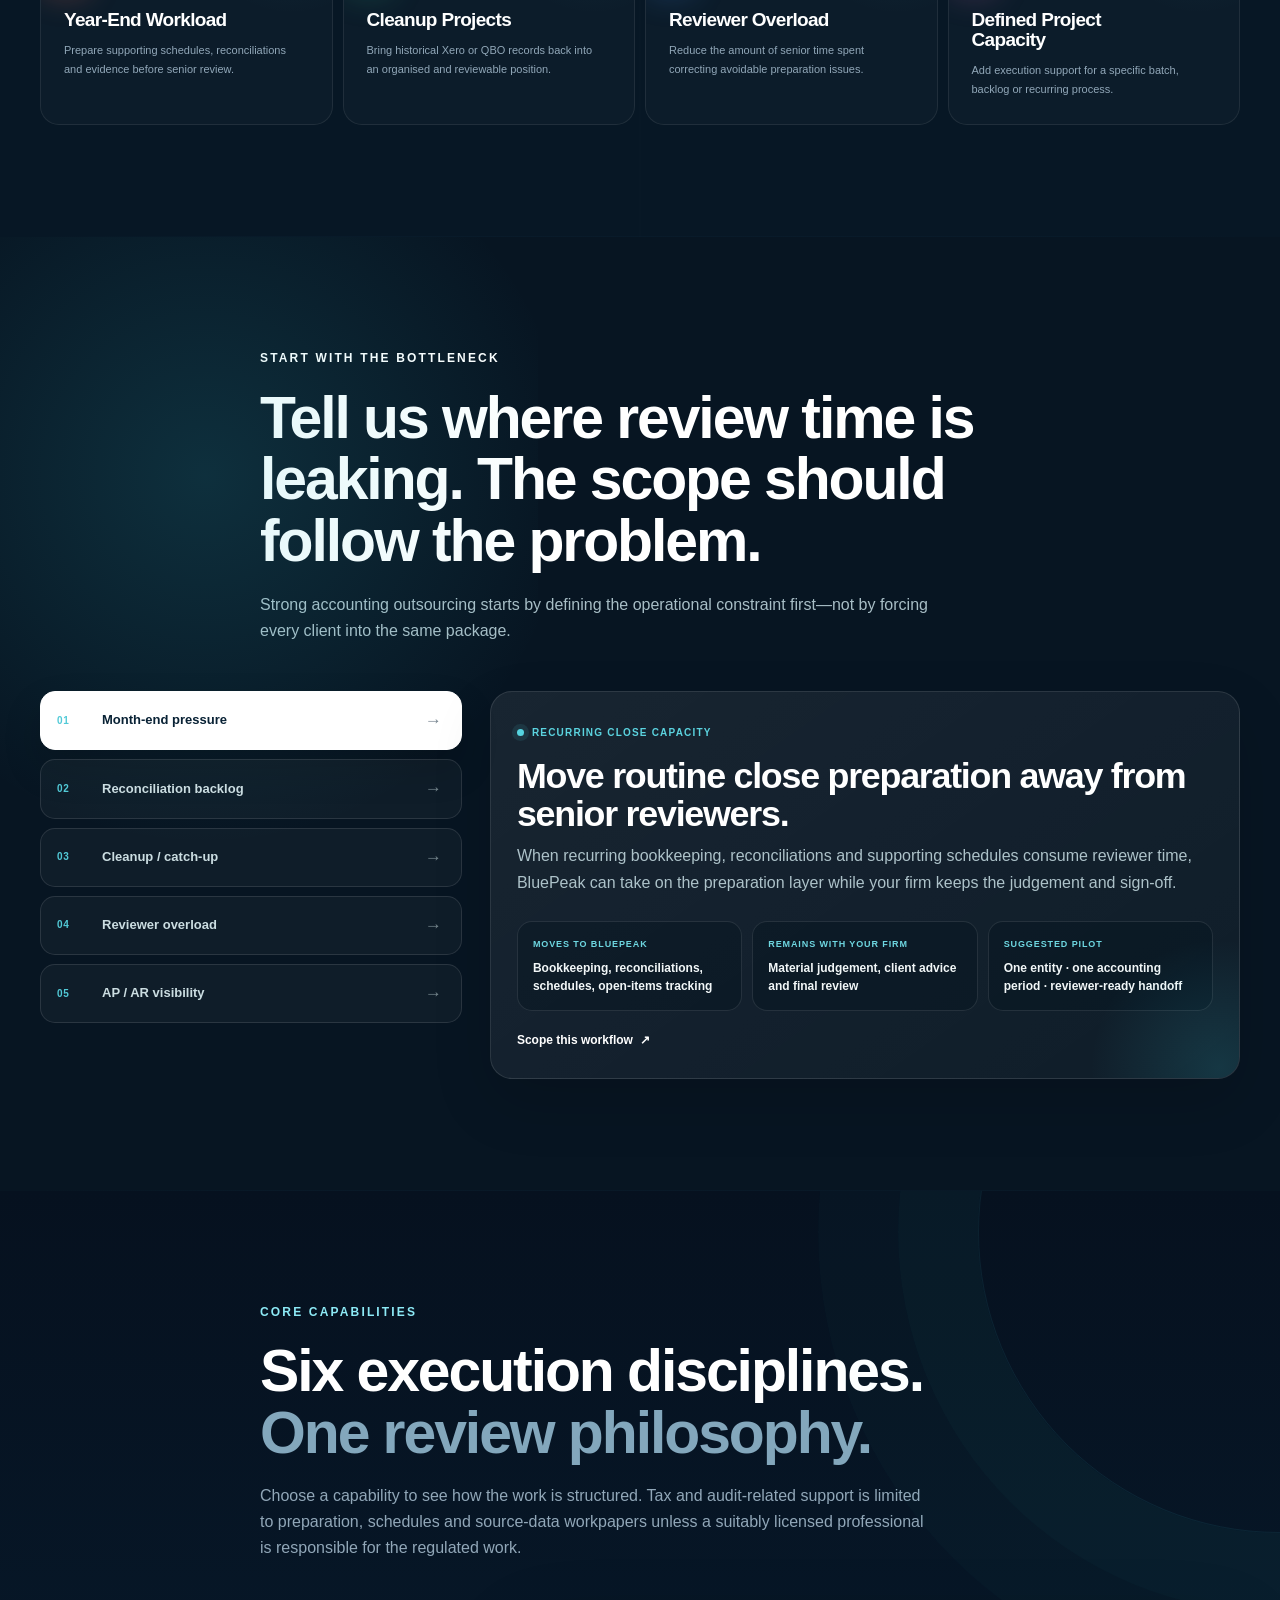
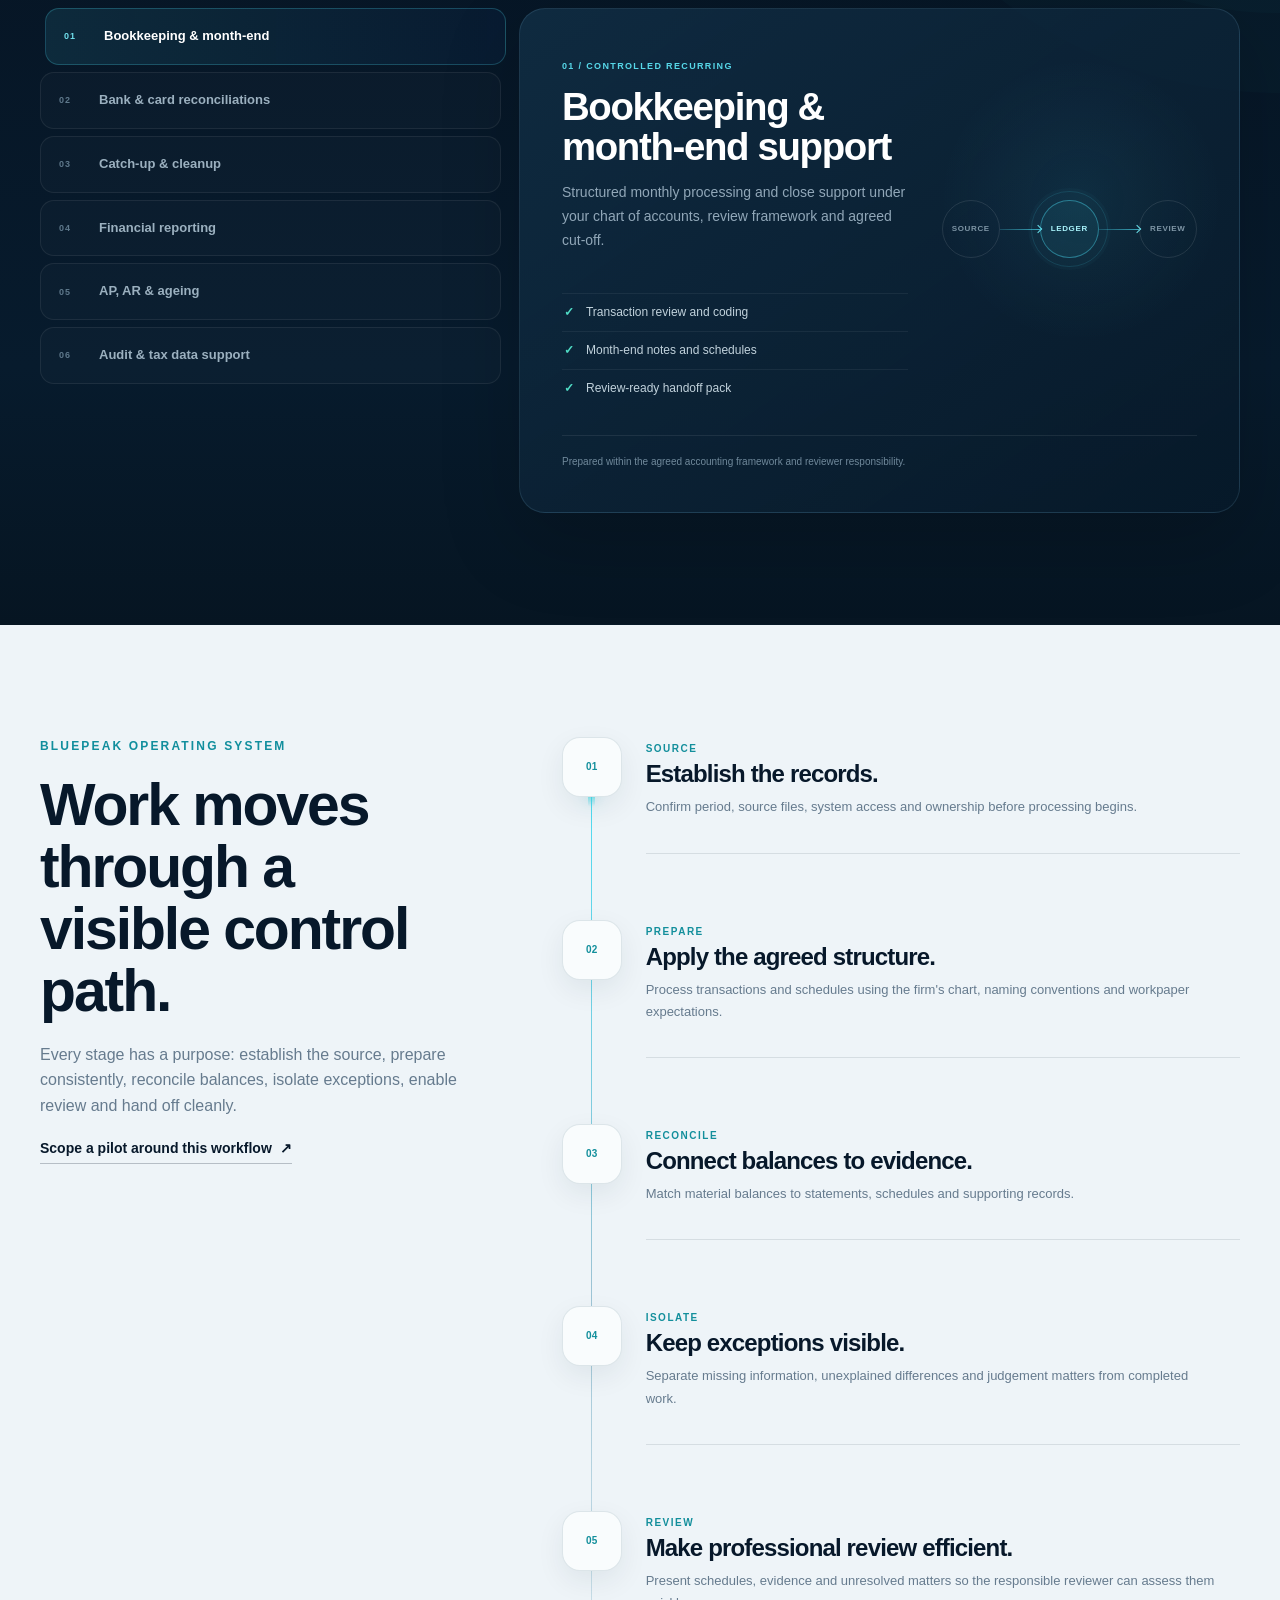
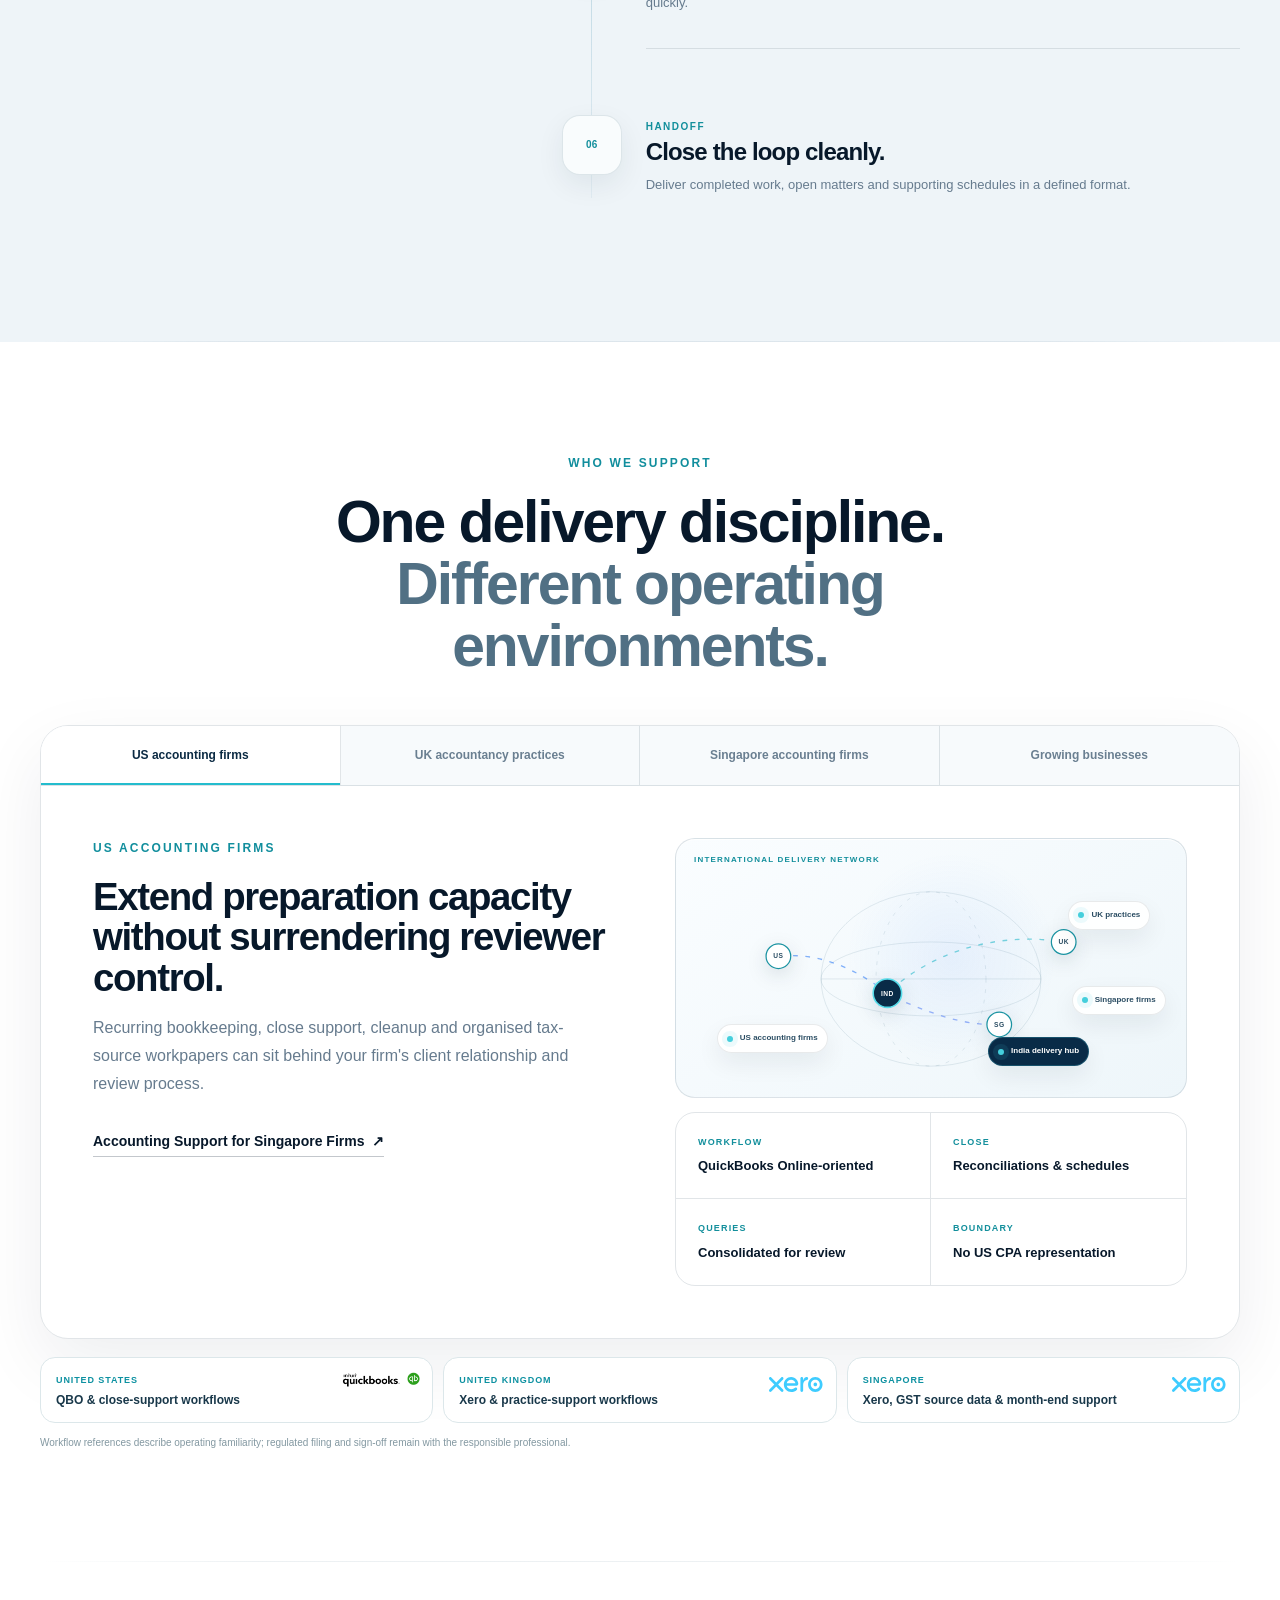
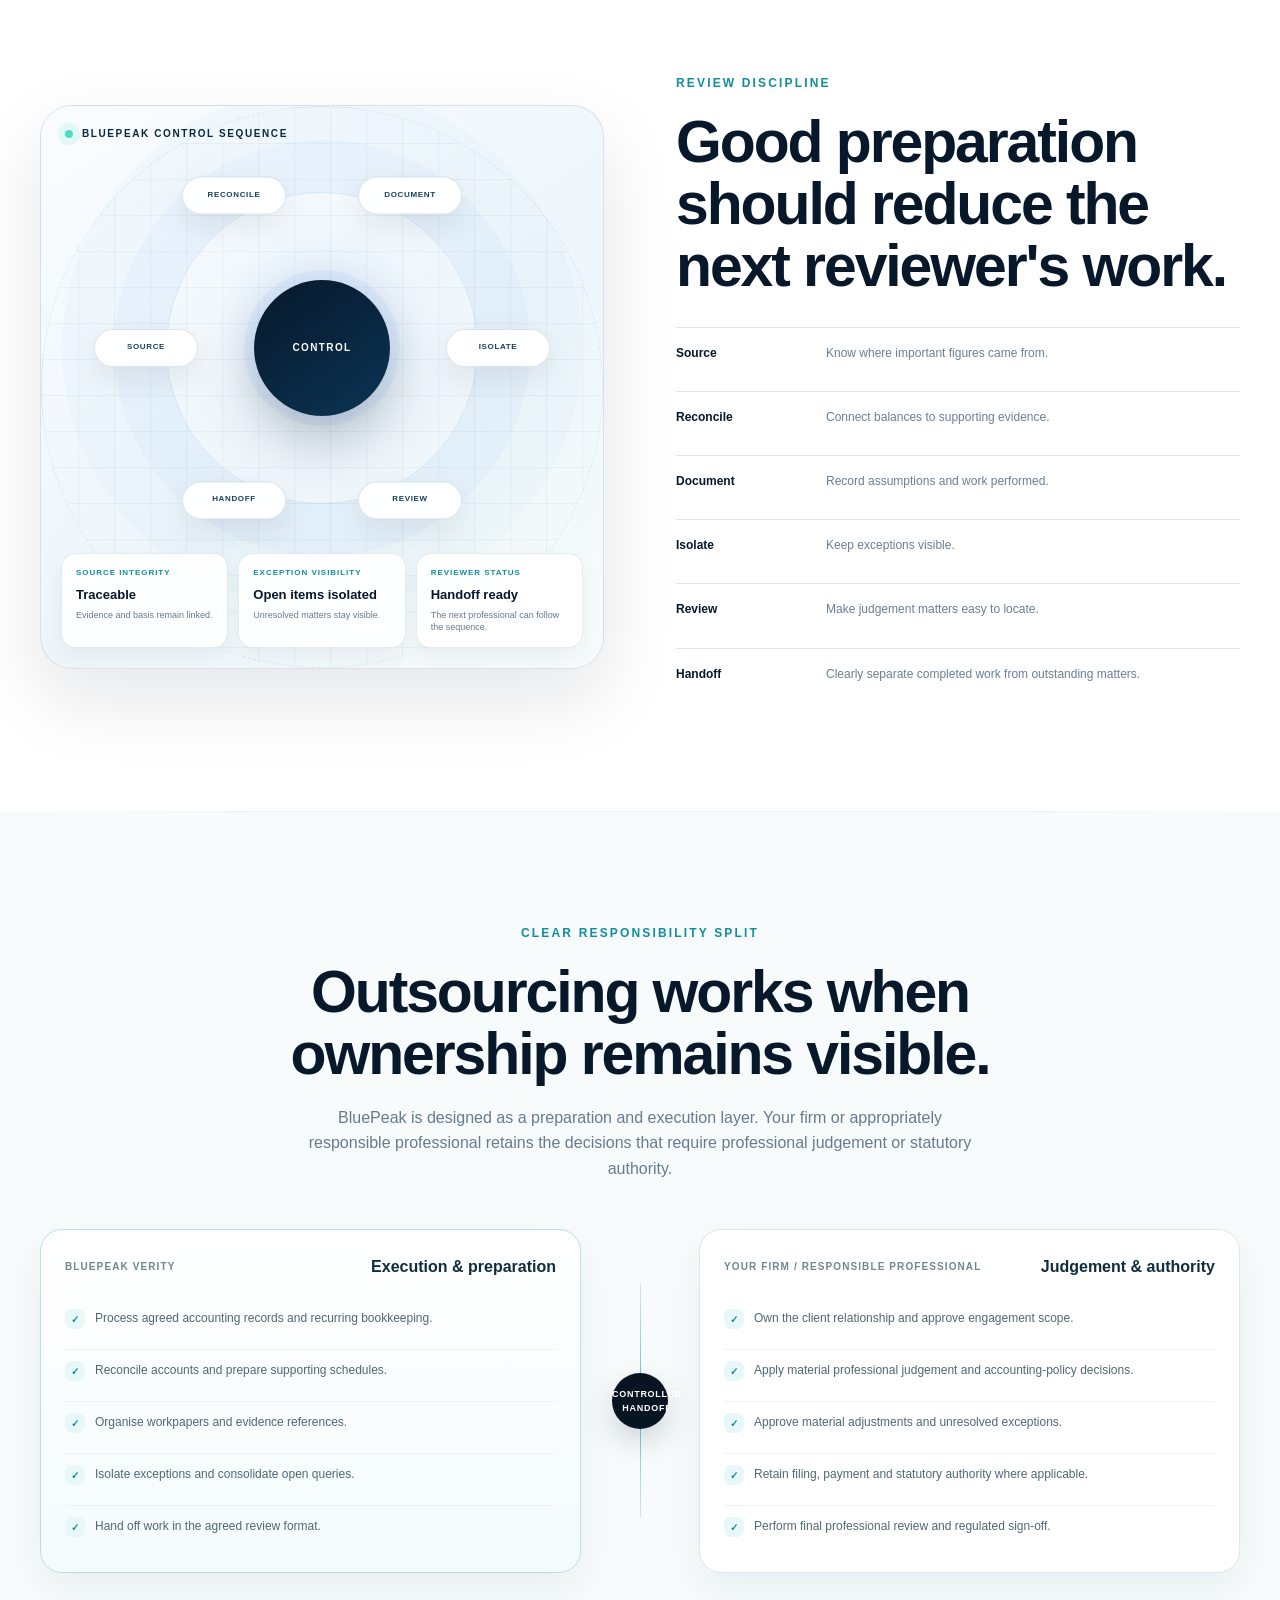
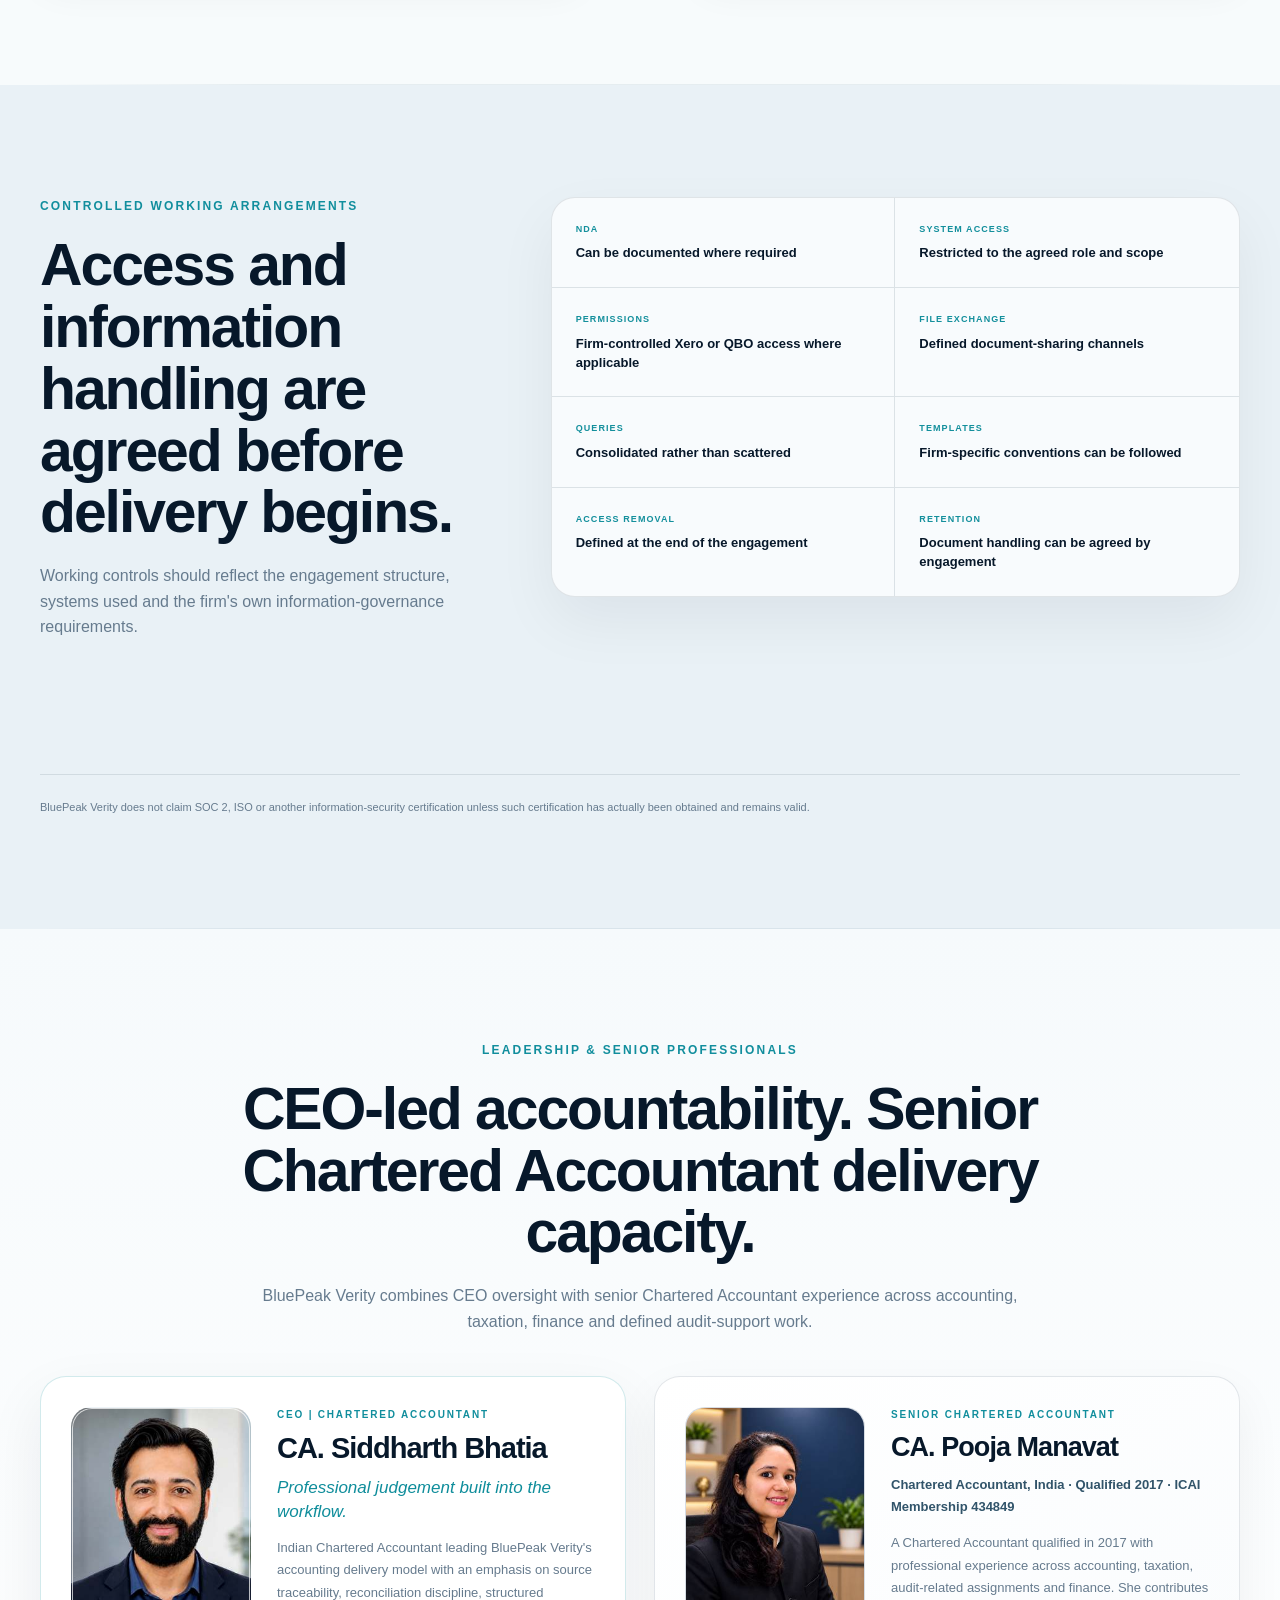
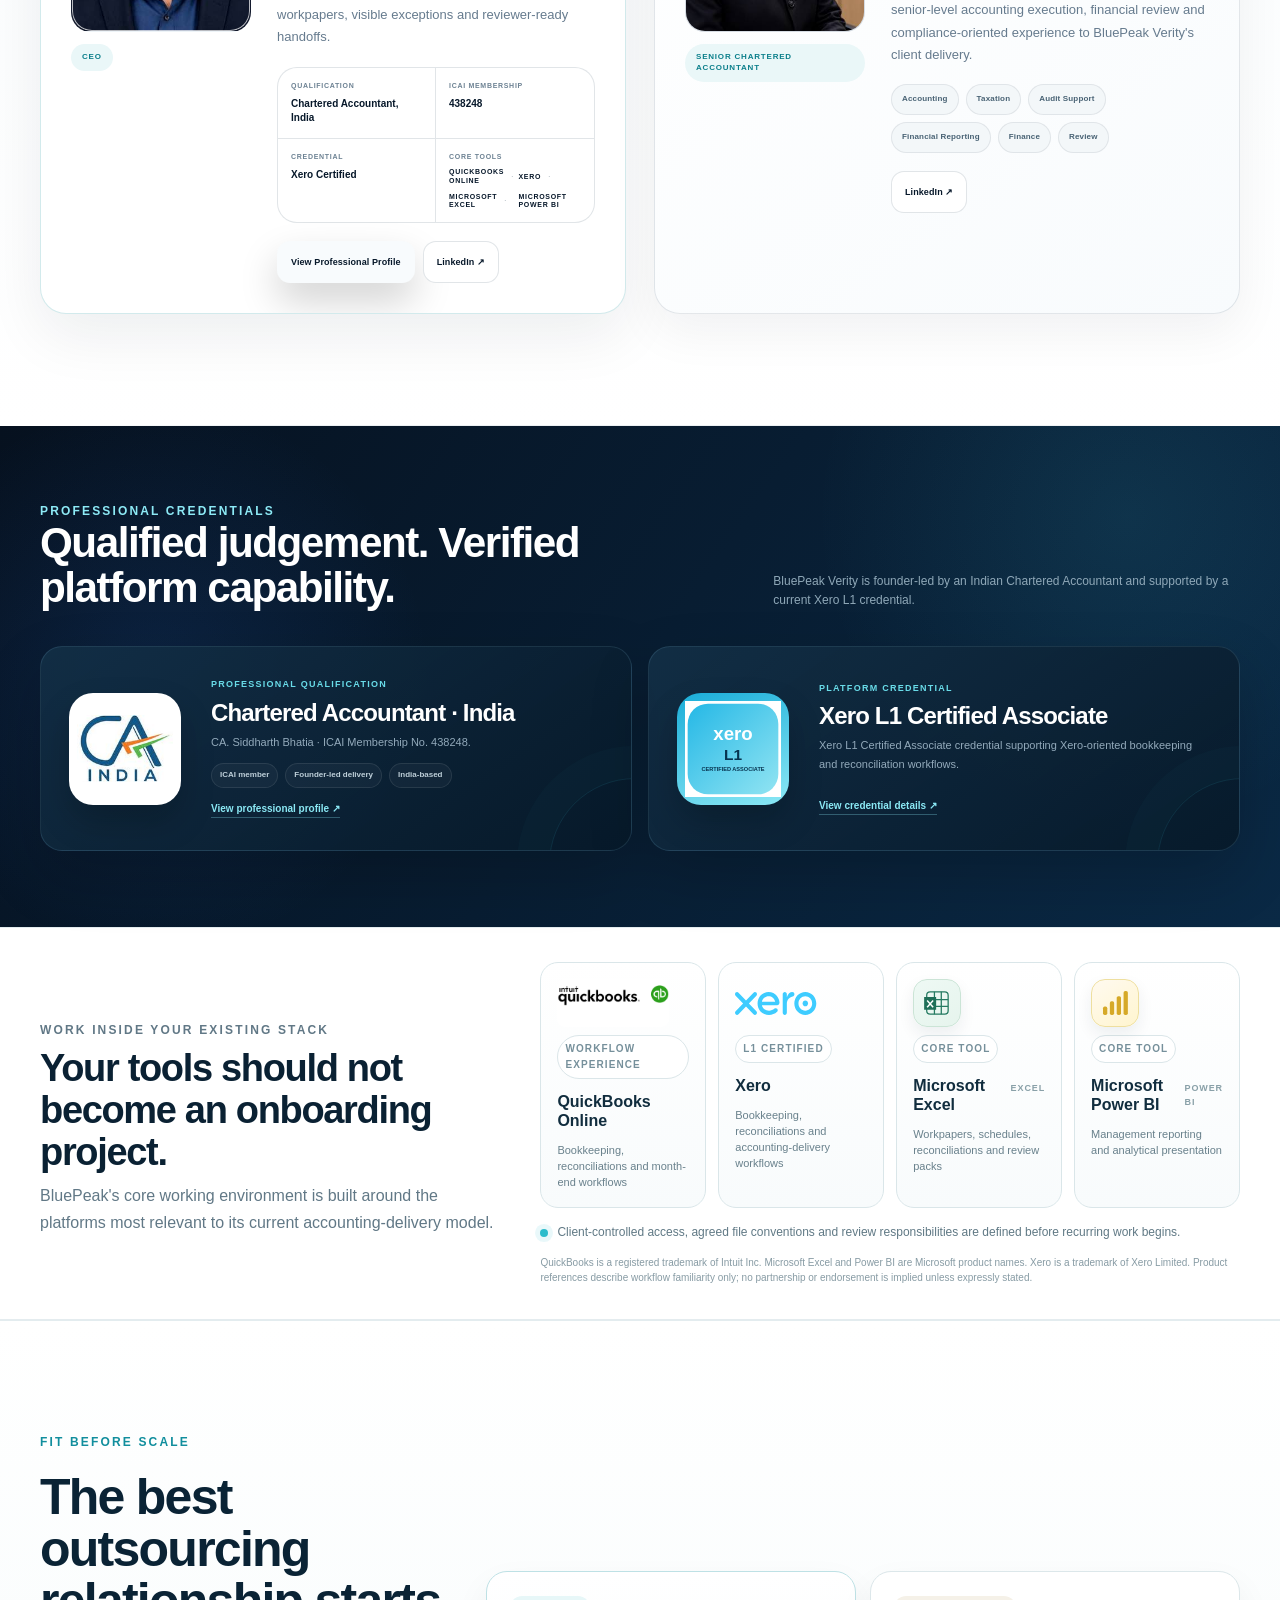
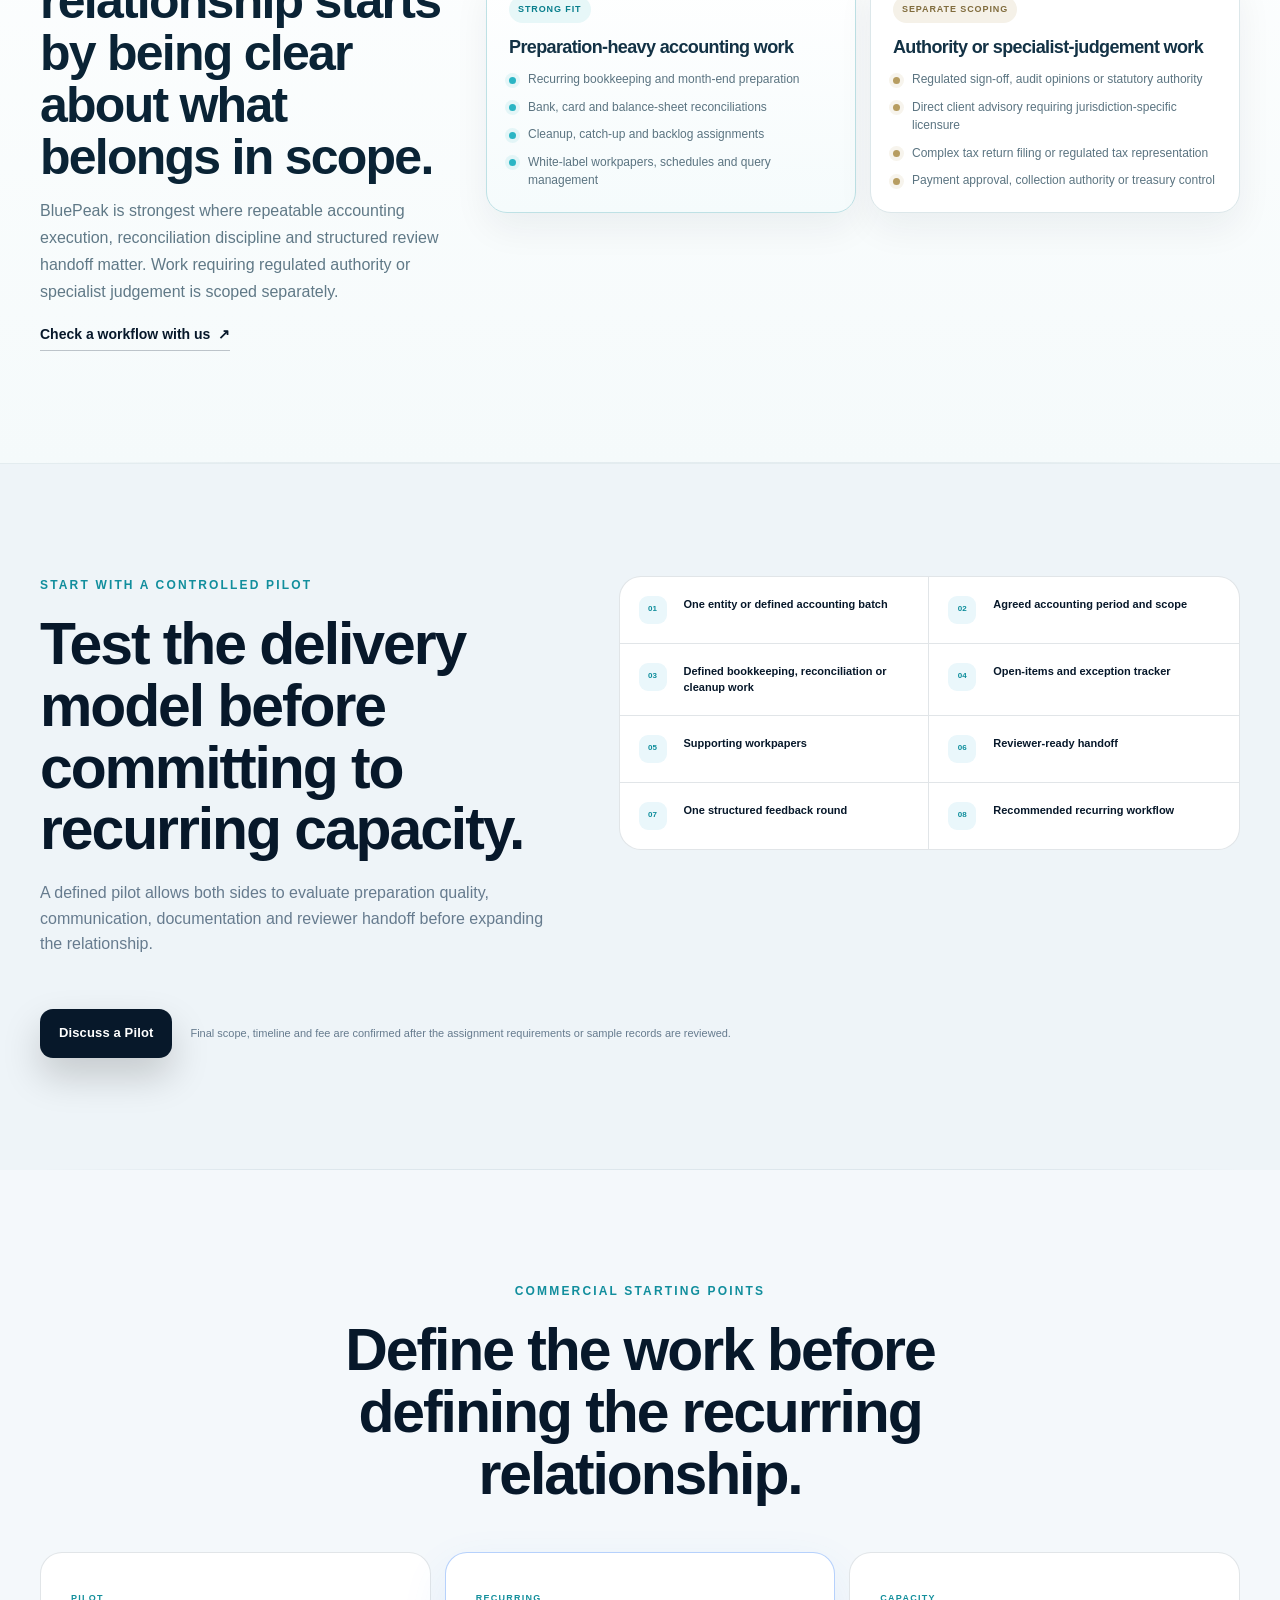
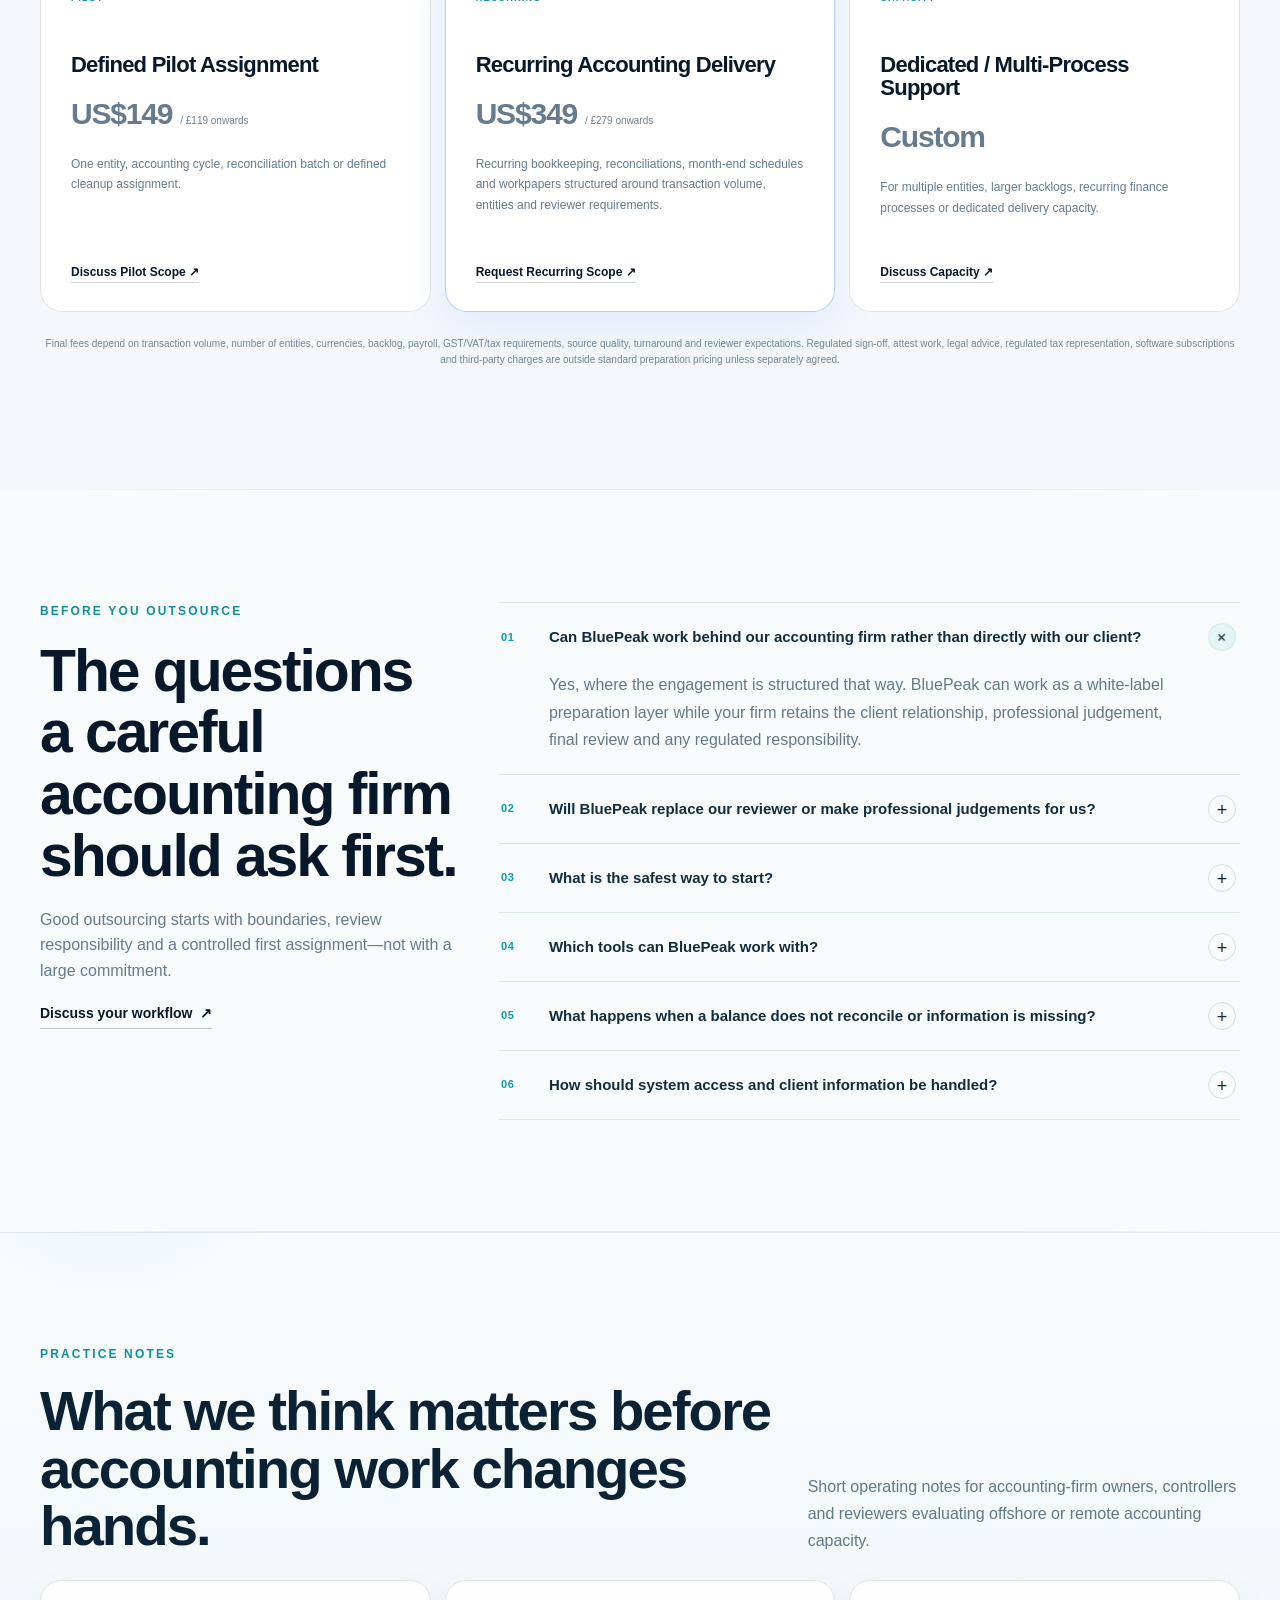
==== commit 87029482: "Remove bulky white-label responsibility section" ====
--- a/index.html
+++ b/index.html
@@ -268,32 +268,6 @@
       </div>
     </section>
 
-    <section class="section white-label-section" id="white-label">
-      <div class="container section-intro" data-reveal>
-        <p class="eyebrow">Your firm stays in control</p>
-        <h2>BluePeak works behind your practice—not between you and your client.</h2>
-      </div>
-      <div class="container white-label-shell">
-        <article class="responsibility-panel" data-reveal>
-          <p class="eyebrow">Your firm retains</p>
-          <div><strong>Client Relationship</strong><span>Your firm remains the client's primary professional relationship.</span></div>
-          <div><strong>Professional Judgement</strong><span>Accounting, tax, regulatory and advisory conclusions remain with the responsible professional.</span></div>
-          <div><strong>Review &amp; Approval</strong><span>Your reviewer retains control over final acceptance.</span></div>
-          <div><strong>Statutory Responsibility</strong><span>Preparation support does not transfer regulated responsibility or signing authority.</span></div>
-        </article>
-        <article class="responsibility-panel bluepeak-panel" data-reveal>
-          <p class="eyebrow">BluePeak provides</p>
-          <div><strong>Accounting Preparation</strong><span>Bookkeeping and agreed ledger work.</span></div>
-          <div><strong>Reconciliations</strong><span>Bank, card and supporting balance-sheet schedules.</span></div>
-          <div><strong>Workpapers</strong><span>Structured supporting schedules and evidence indexes.</span></div>
-          <div><strong>Exception Management</strong><span>Missing evidence and unusual items are surfaced rather than guessed.</span></div>
-          <div><strong>Query Consolidation</strong><span>Open matters are organised into a defined reviewer/client query list.</span></div>
-          <div><strong>Reviewer Handoff</strong><span>Completed work, unresolved matters and supporting schedules are delivered together.</span></div>
-        </article>
-      </div>
-      <div class="container white-label-close" data-reveal><strong>A controlled extension of your accounting delivery function—not a replacement for your professional responsibility.</strong></div>
-    </section>
-
     <section class="section quality-section" id="quality">
       <div class="container quality-grid">
         <div class="quality-visual" data-reveal aria-hidden="true">
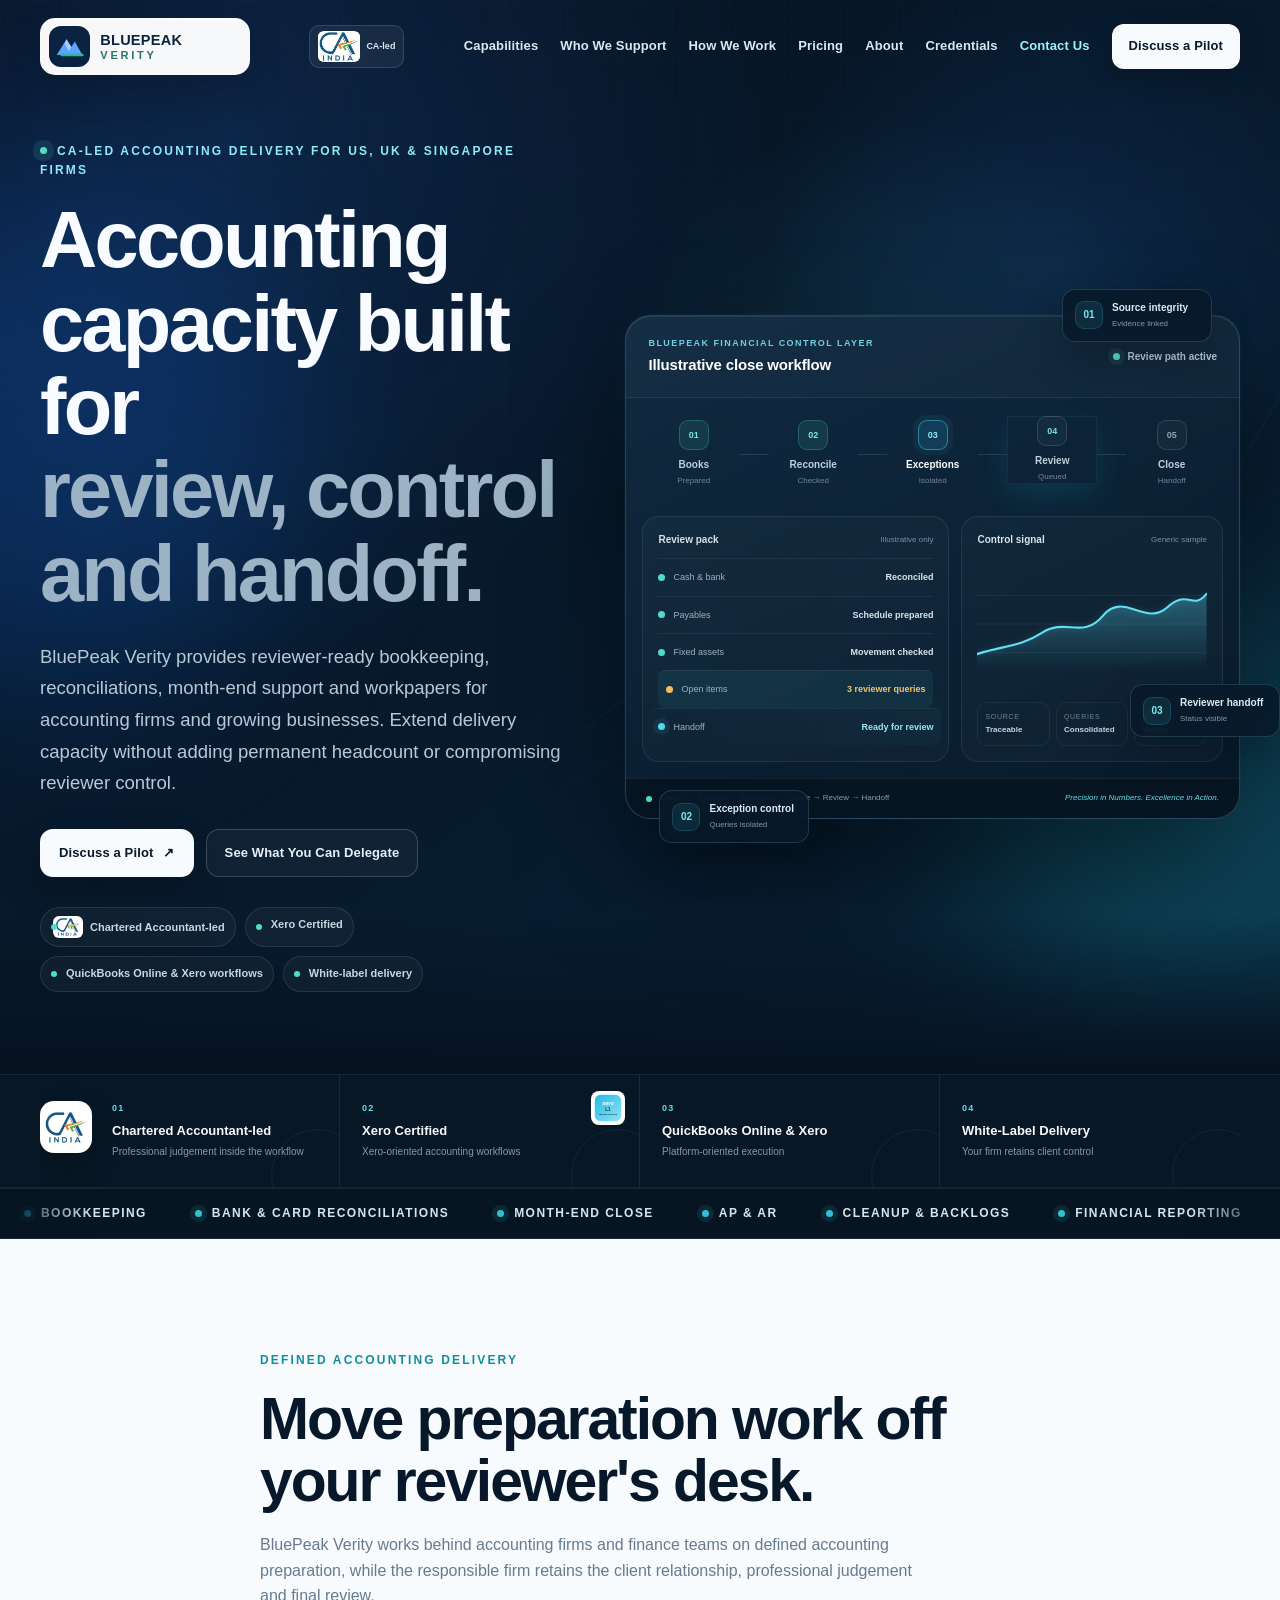
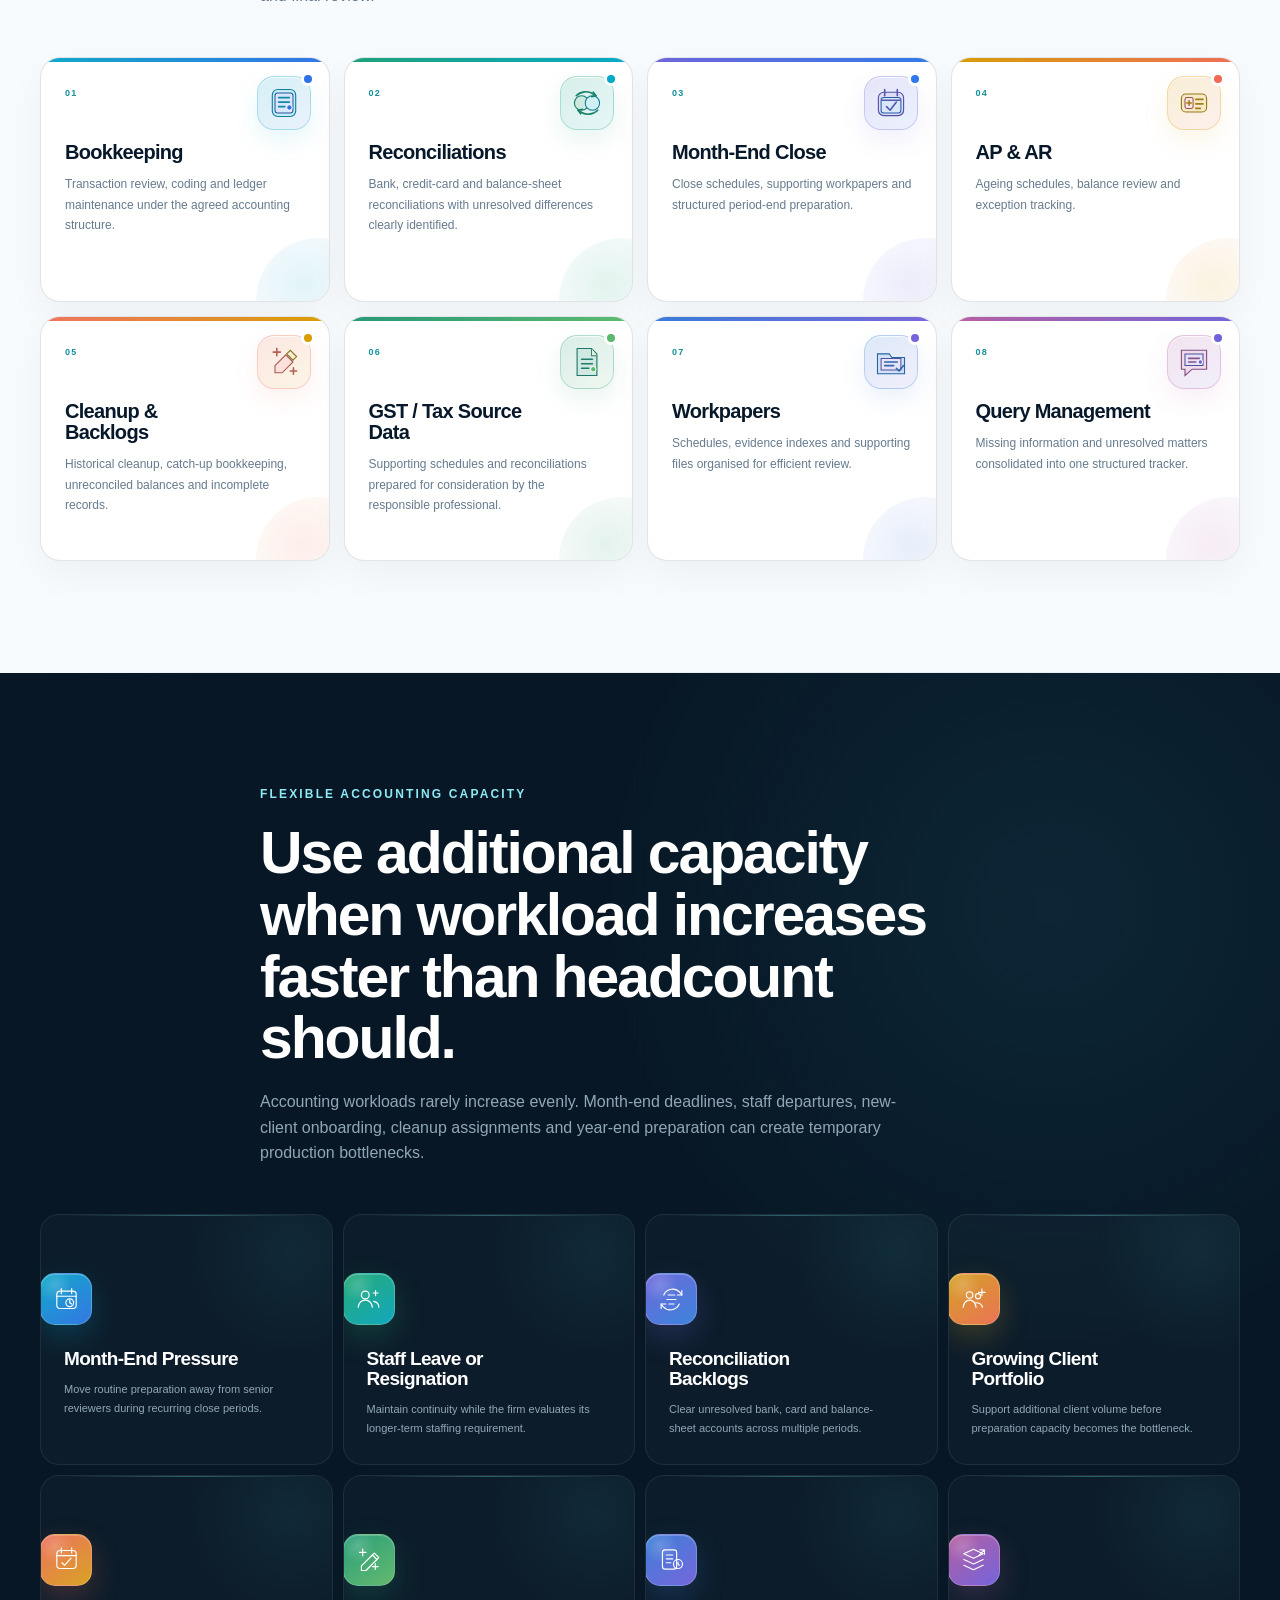
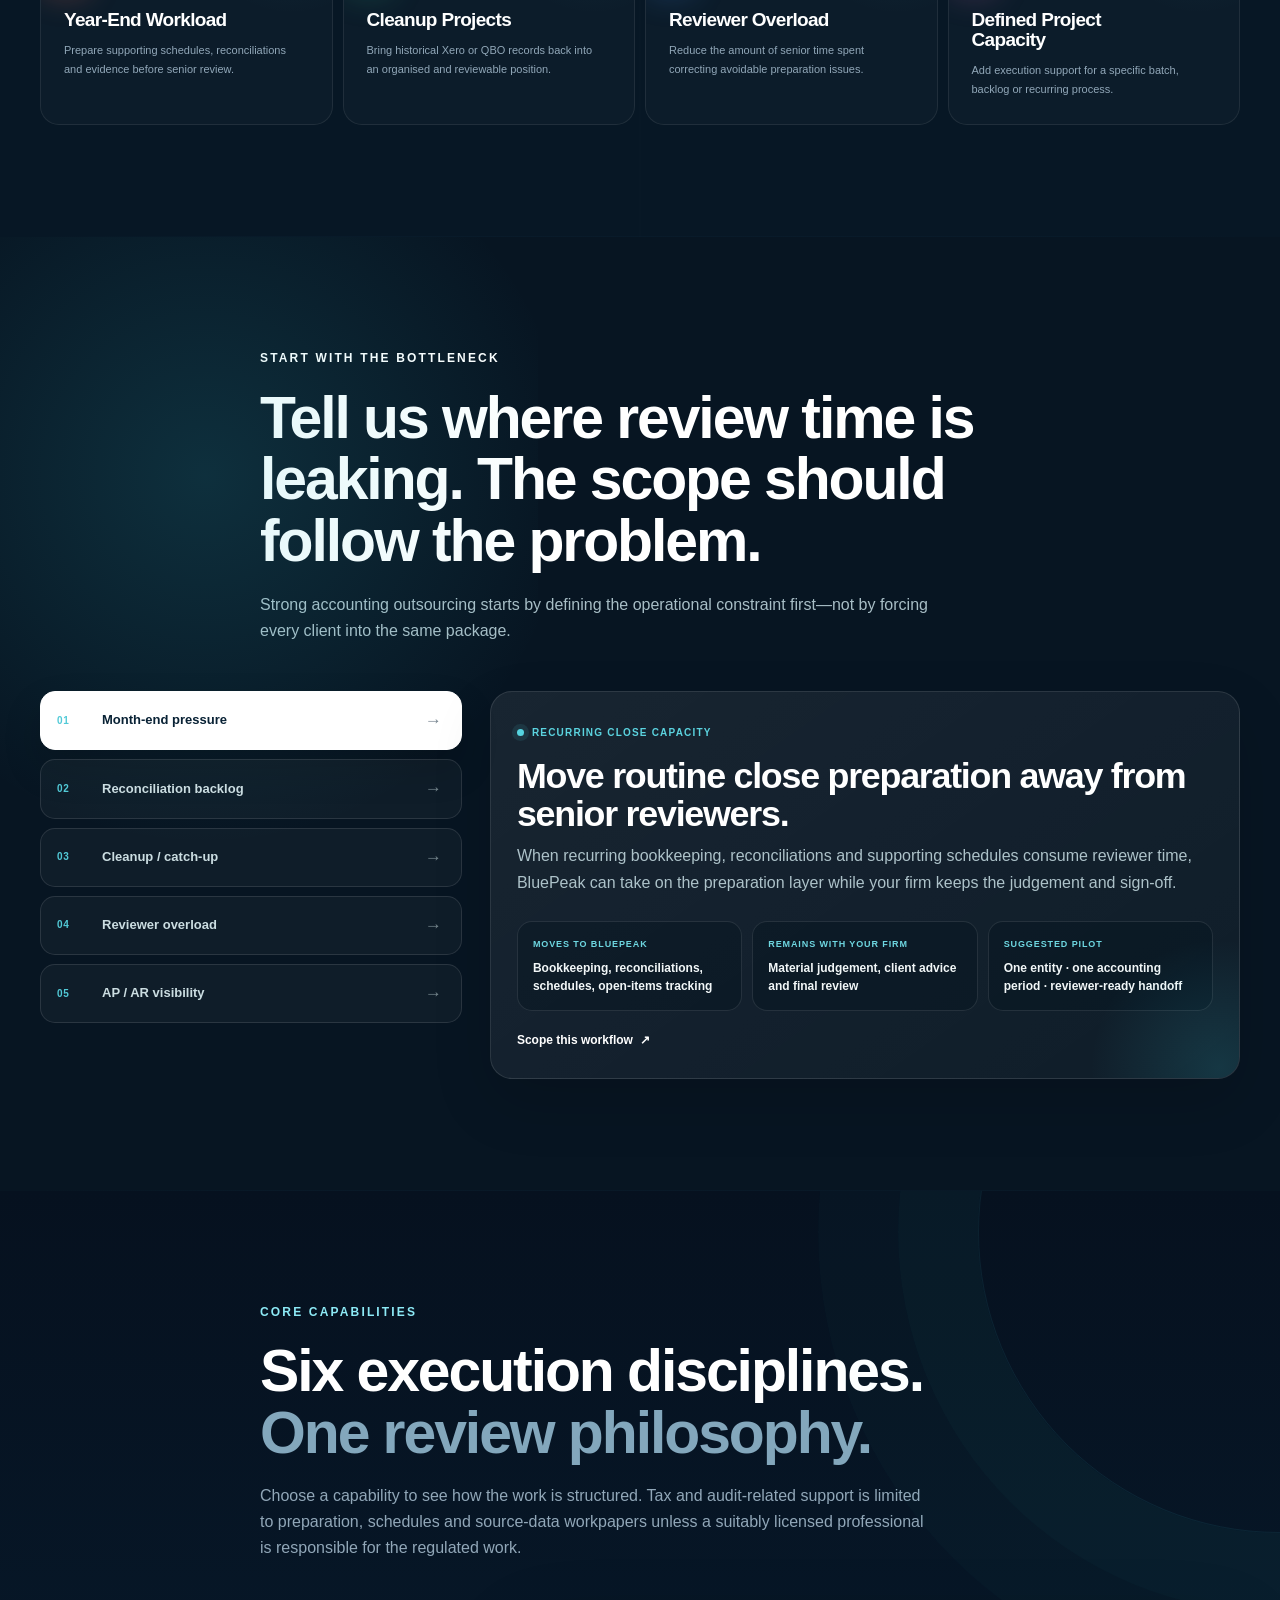
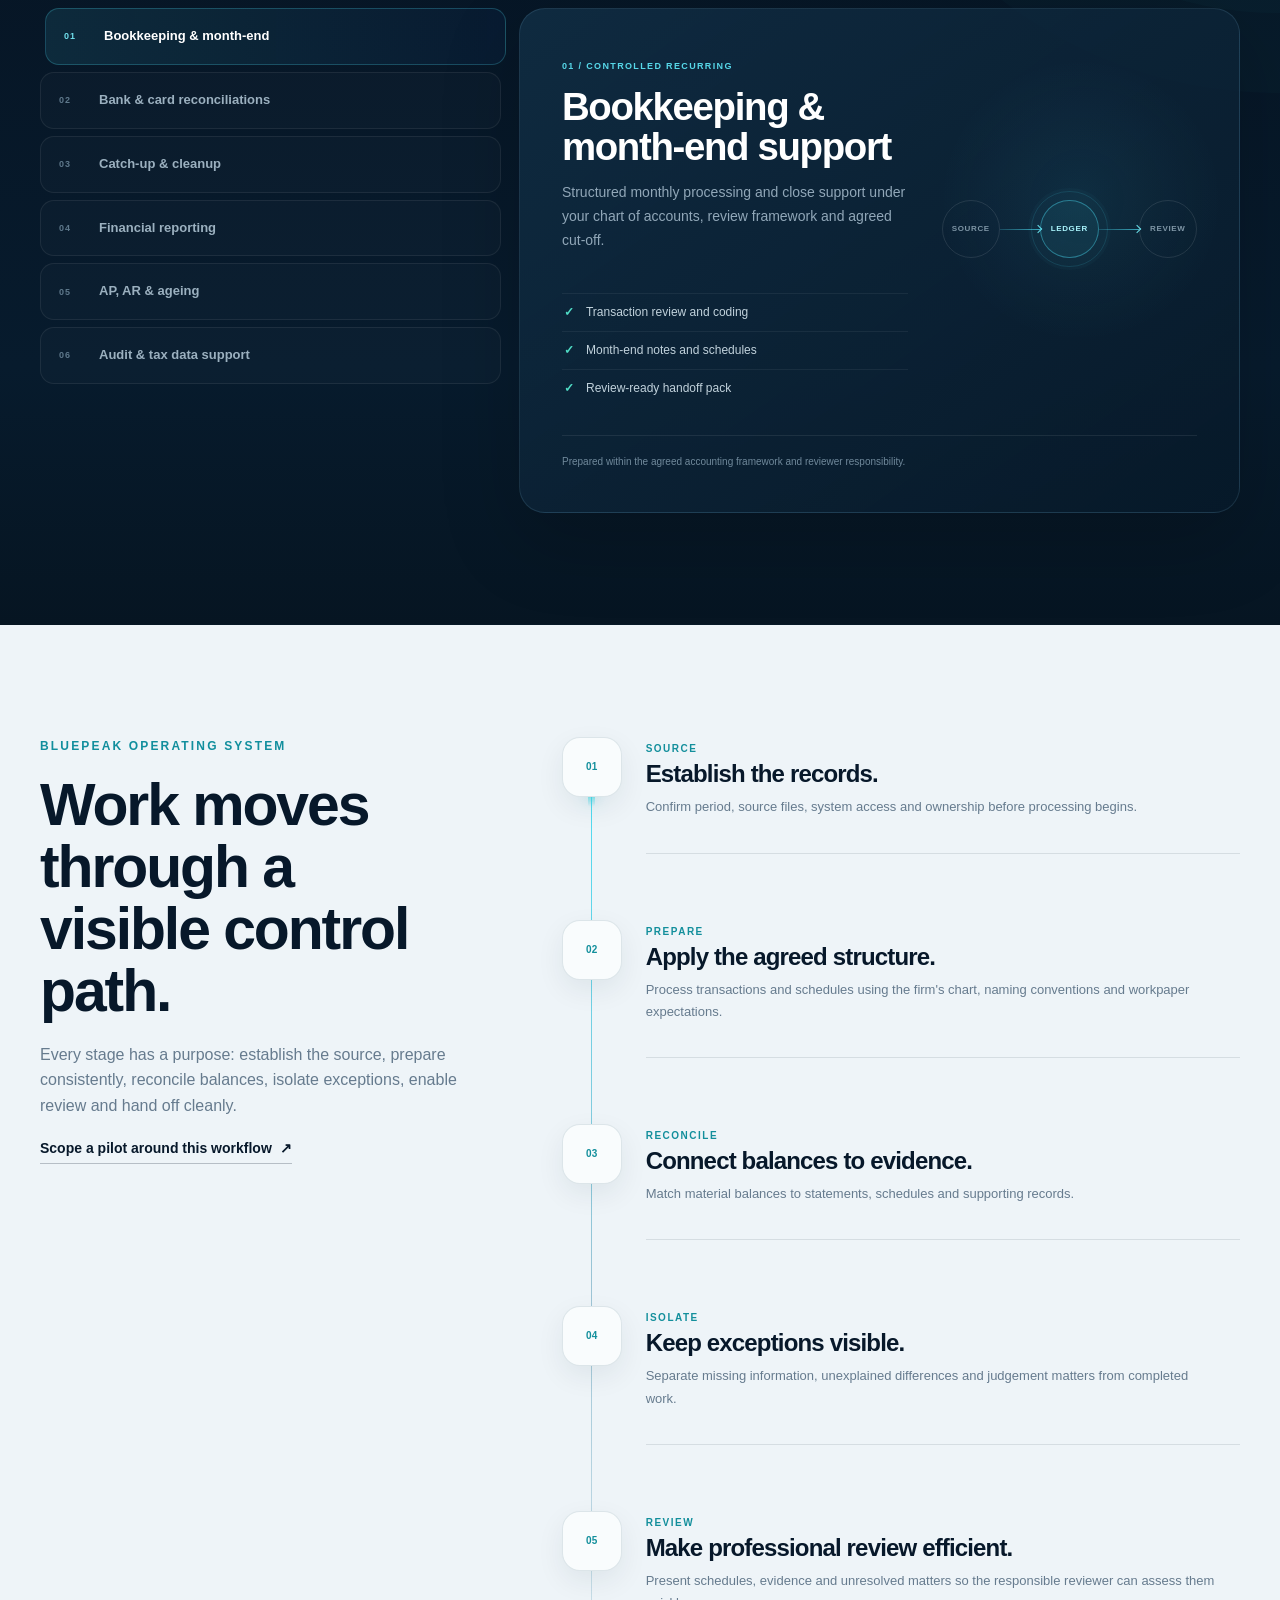
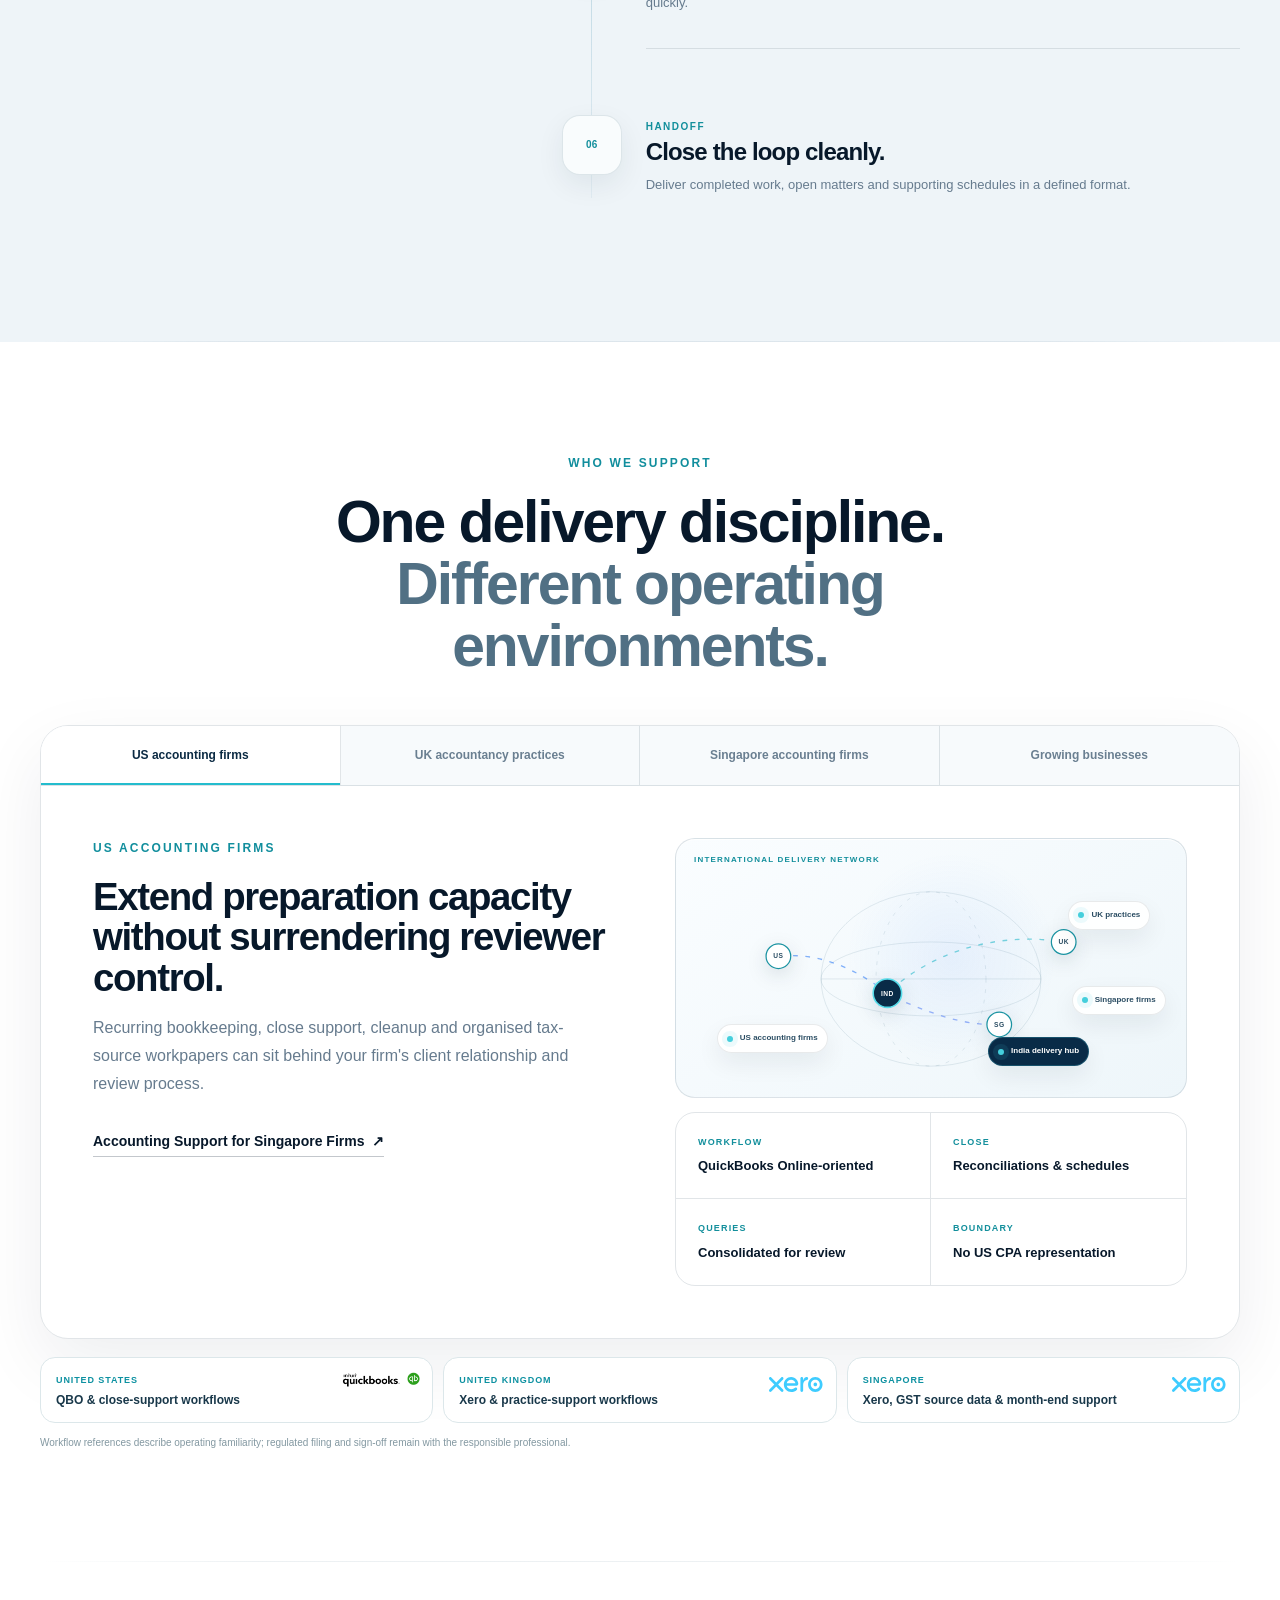
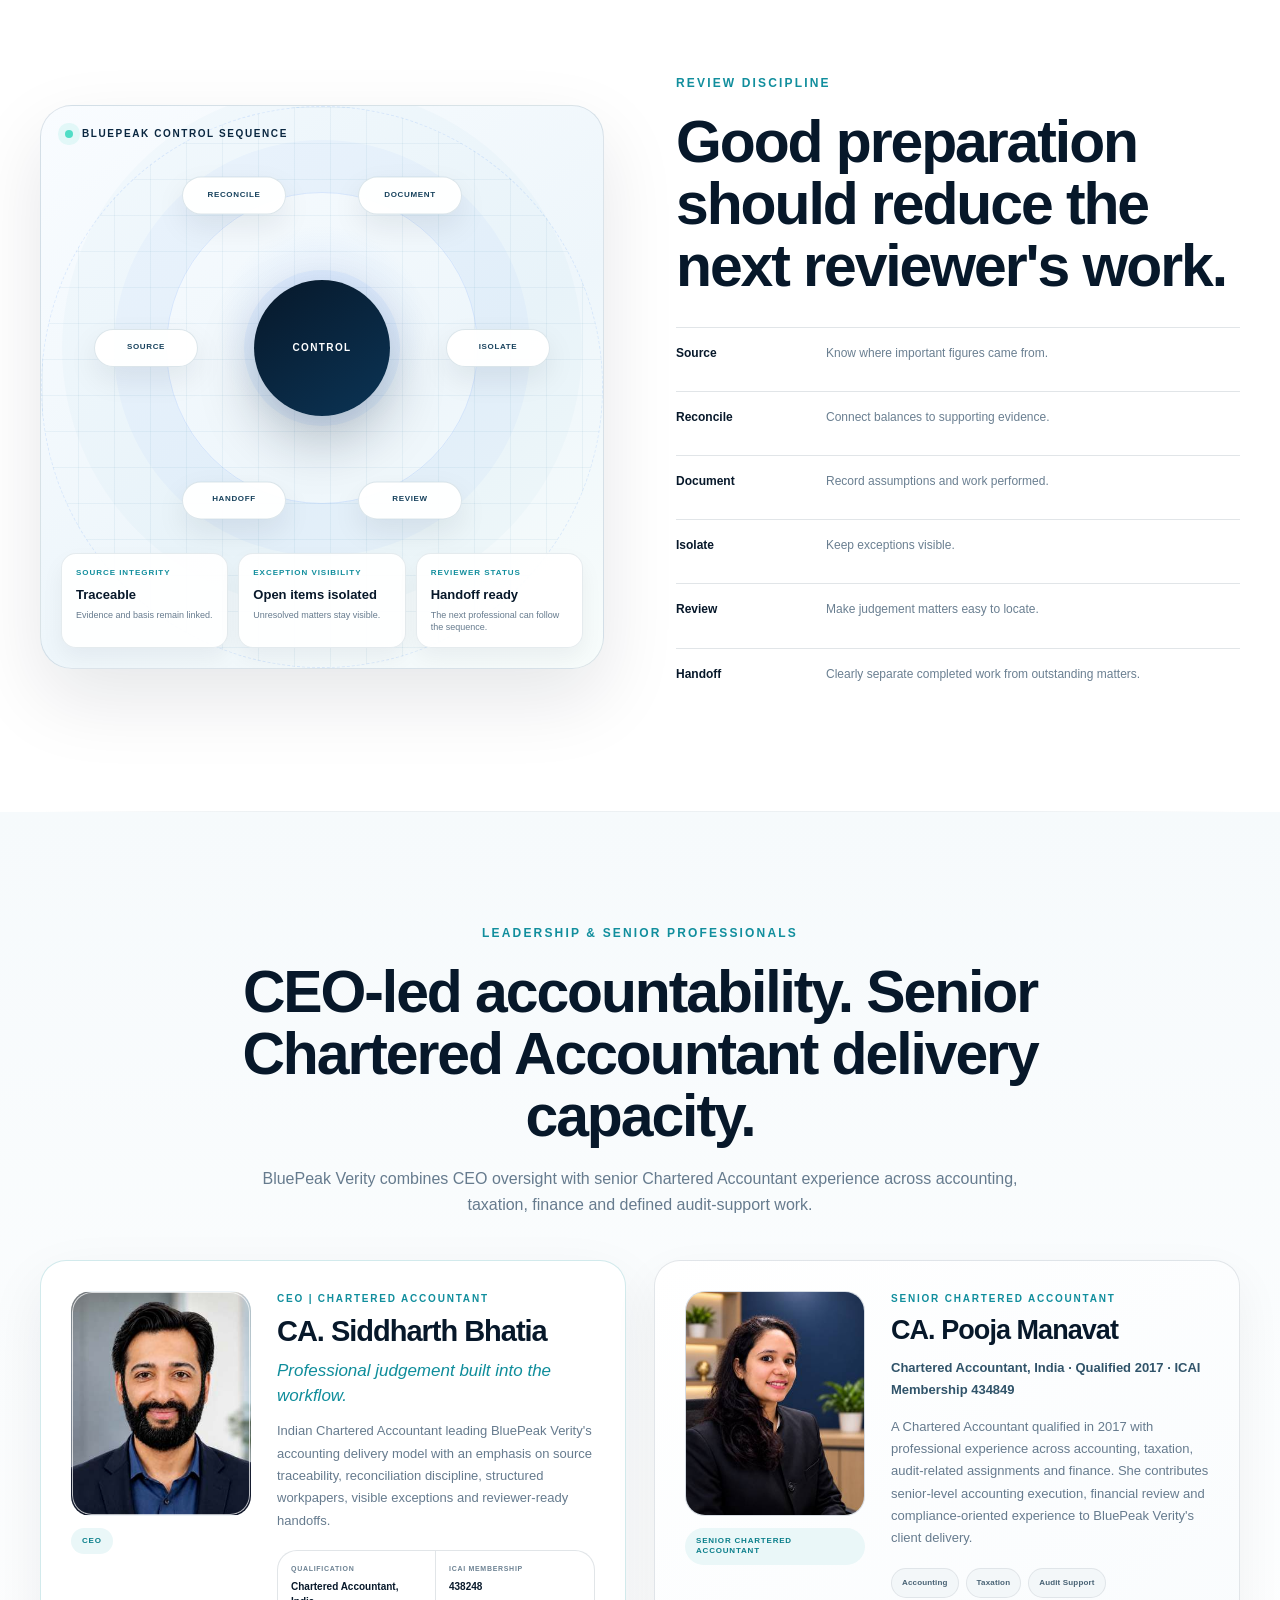
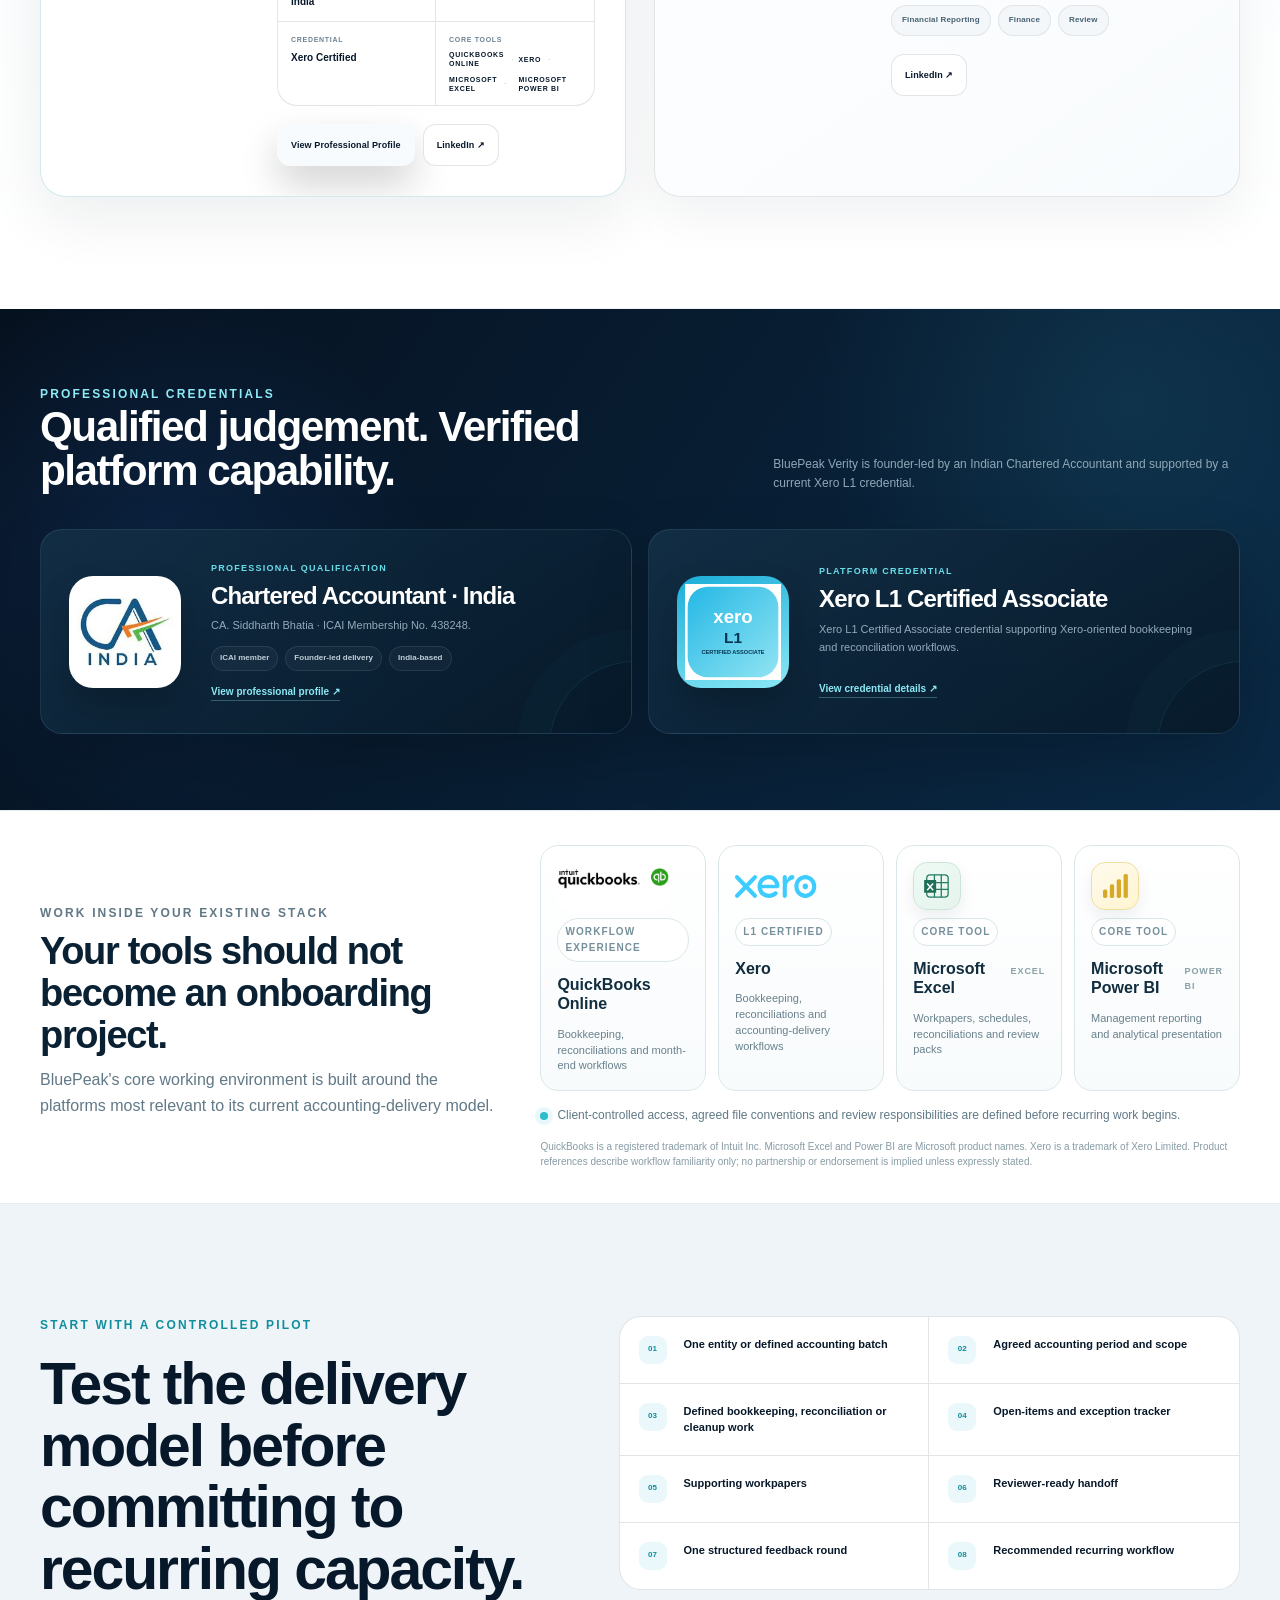
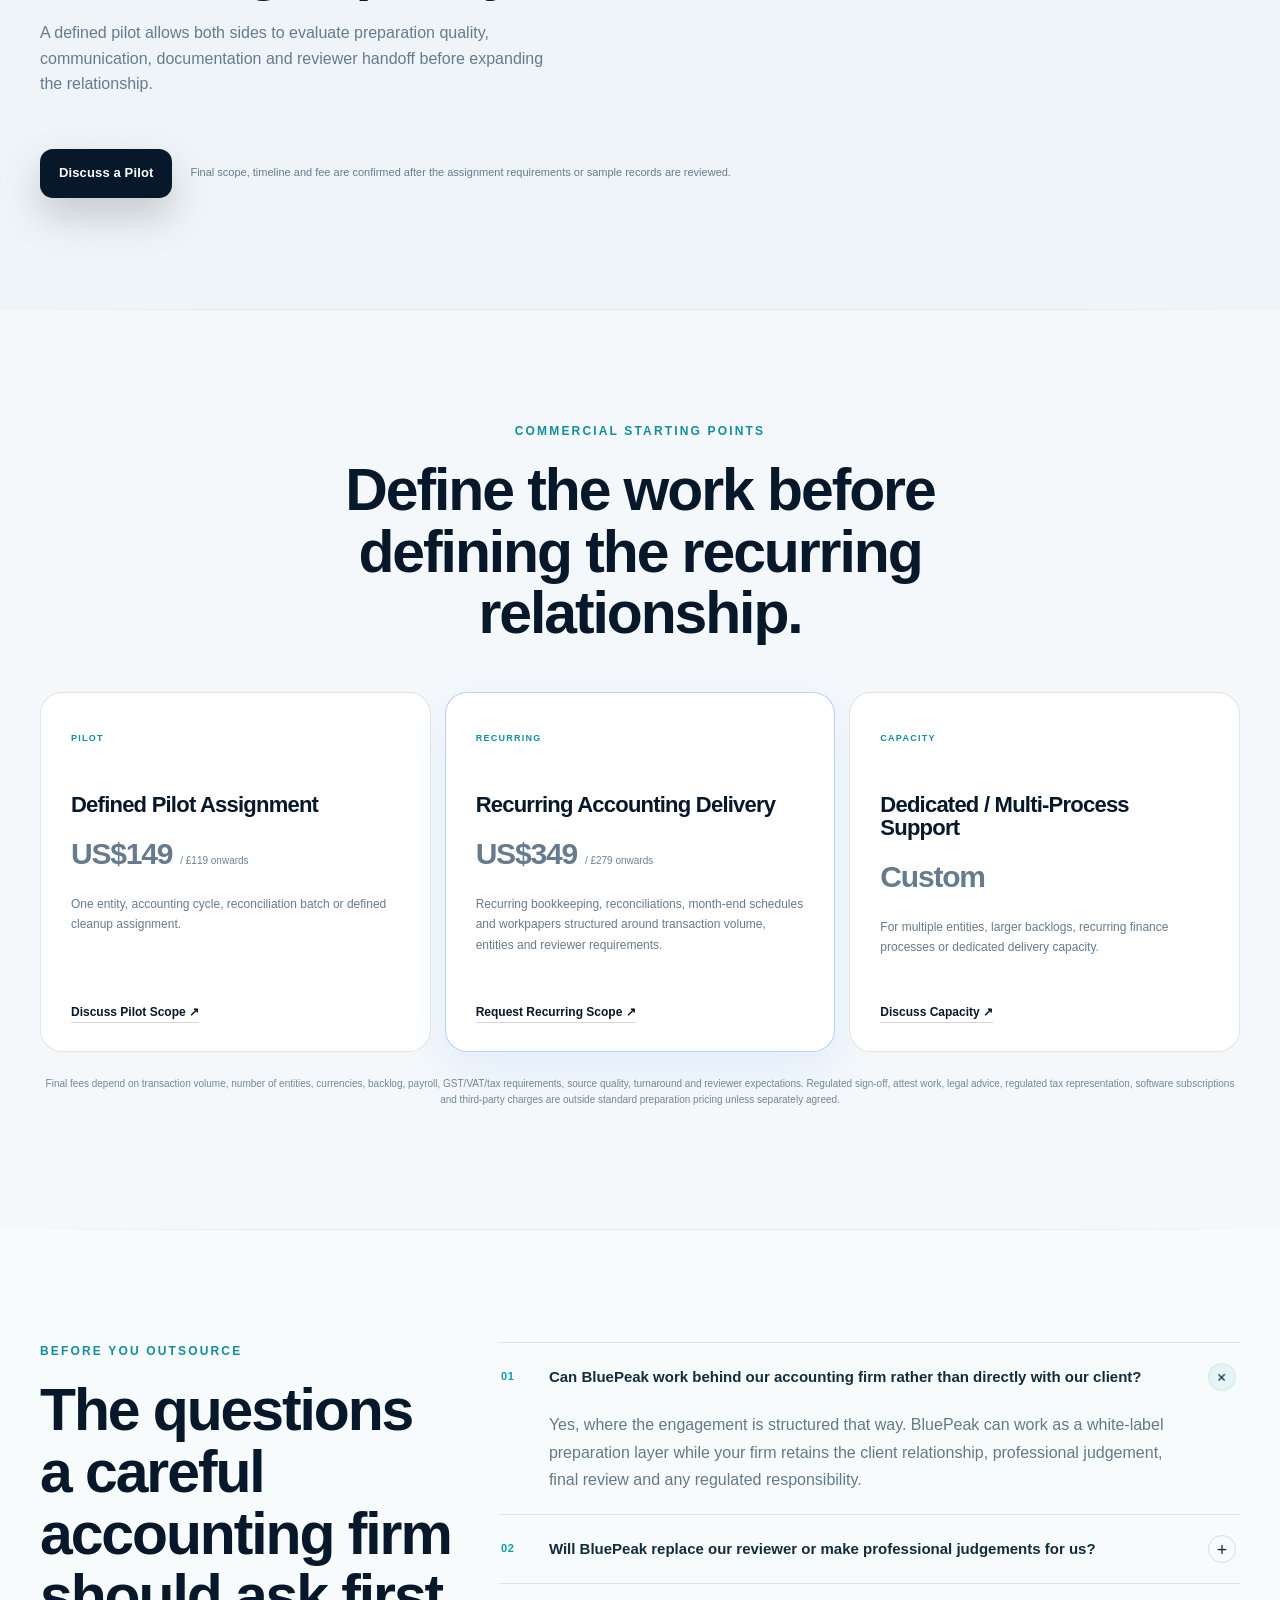
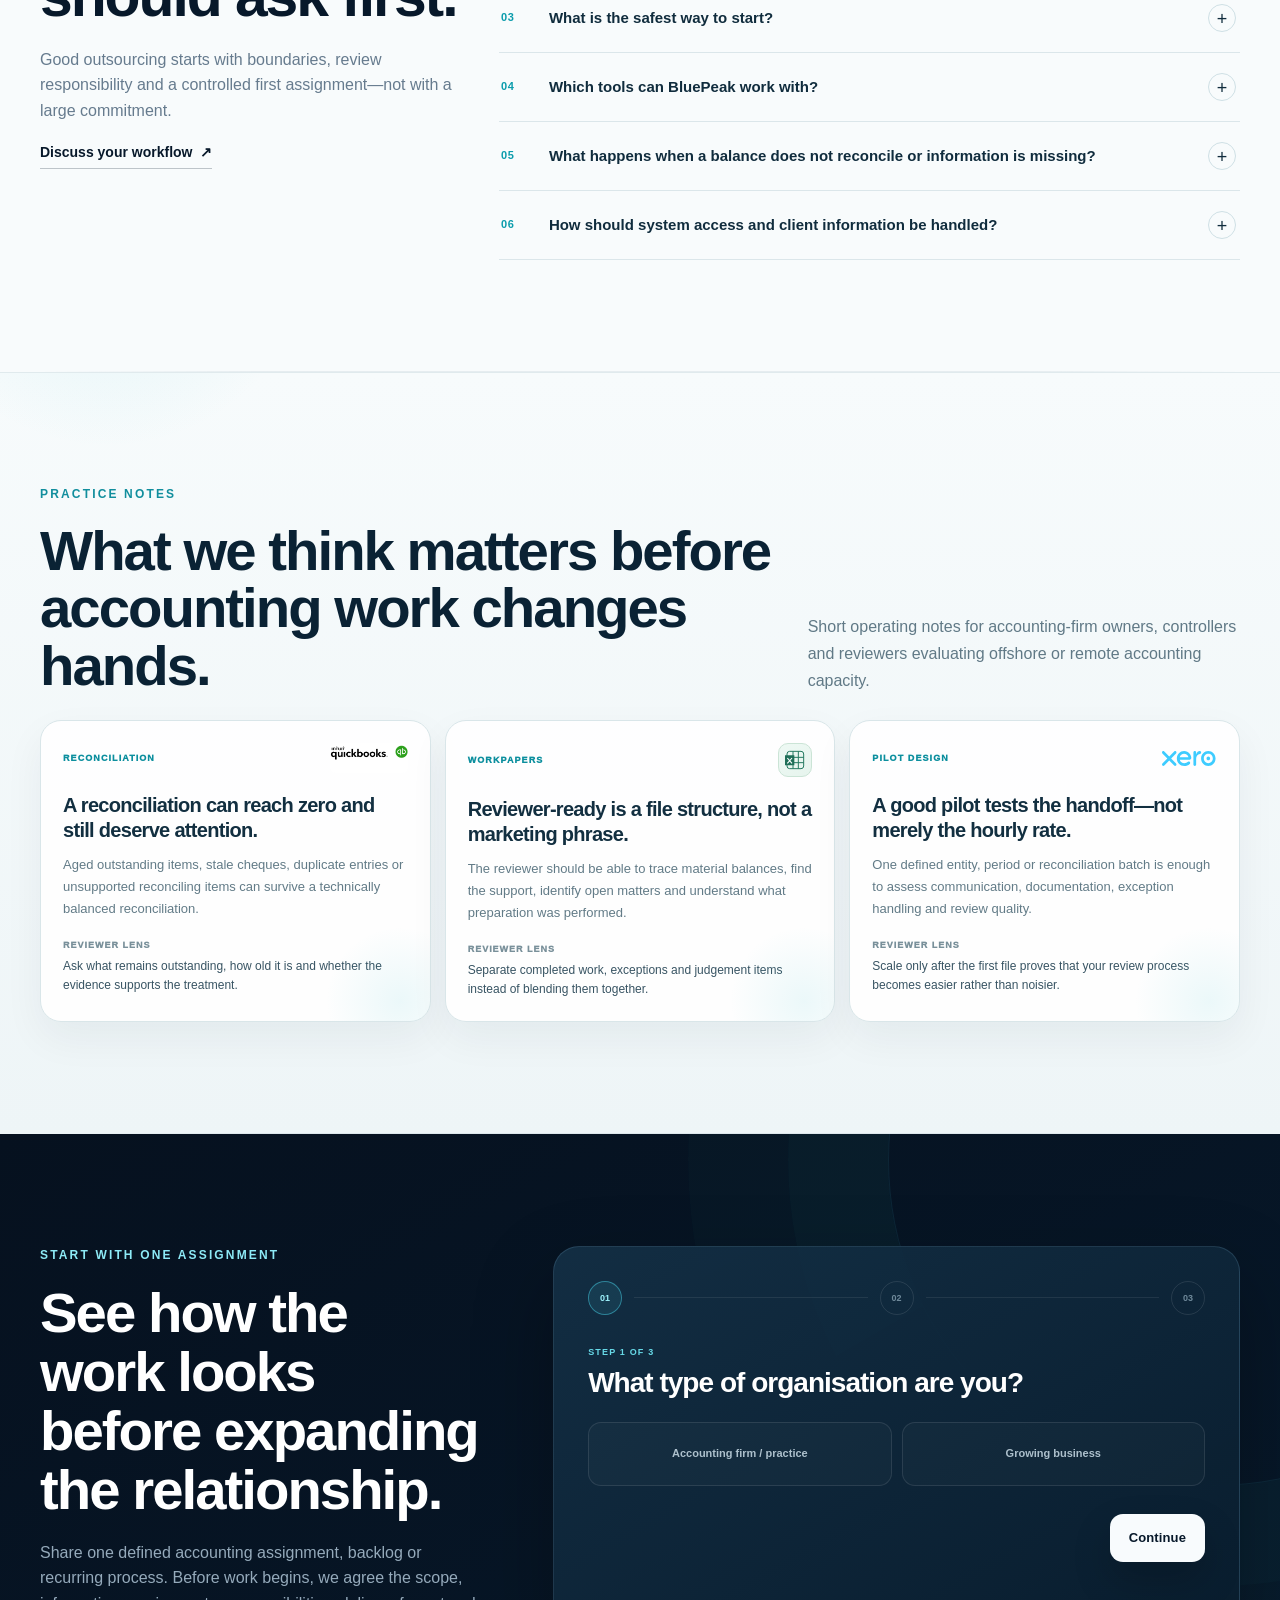
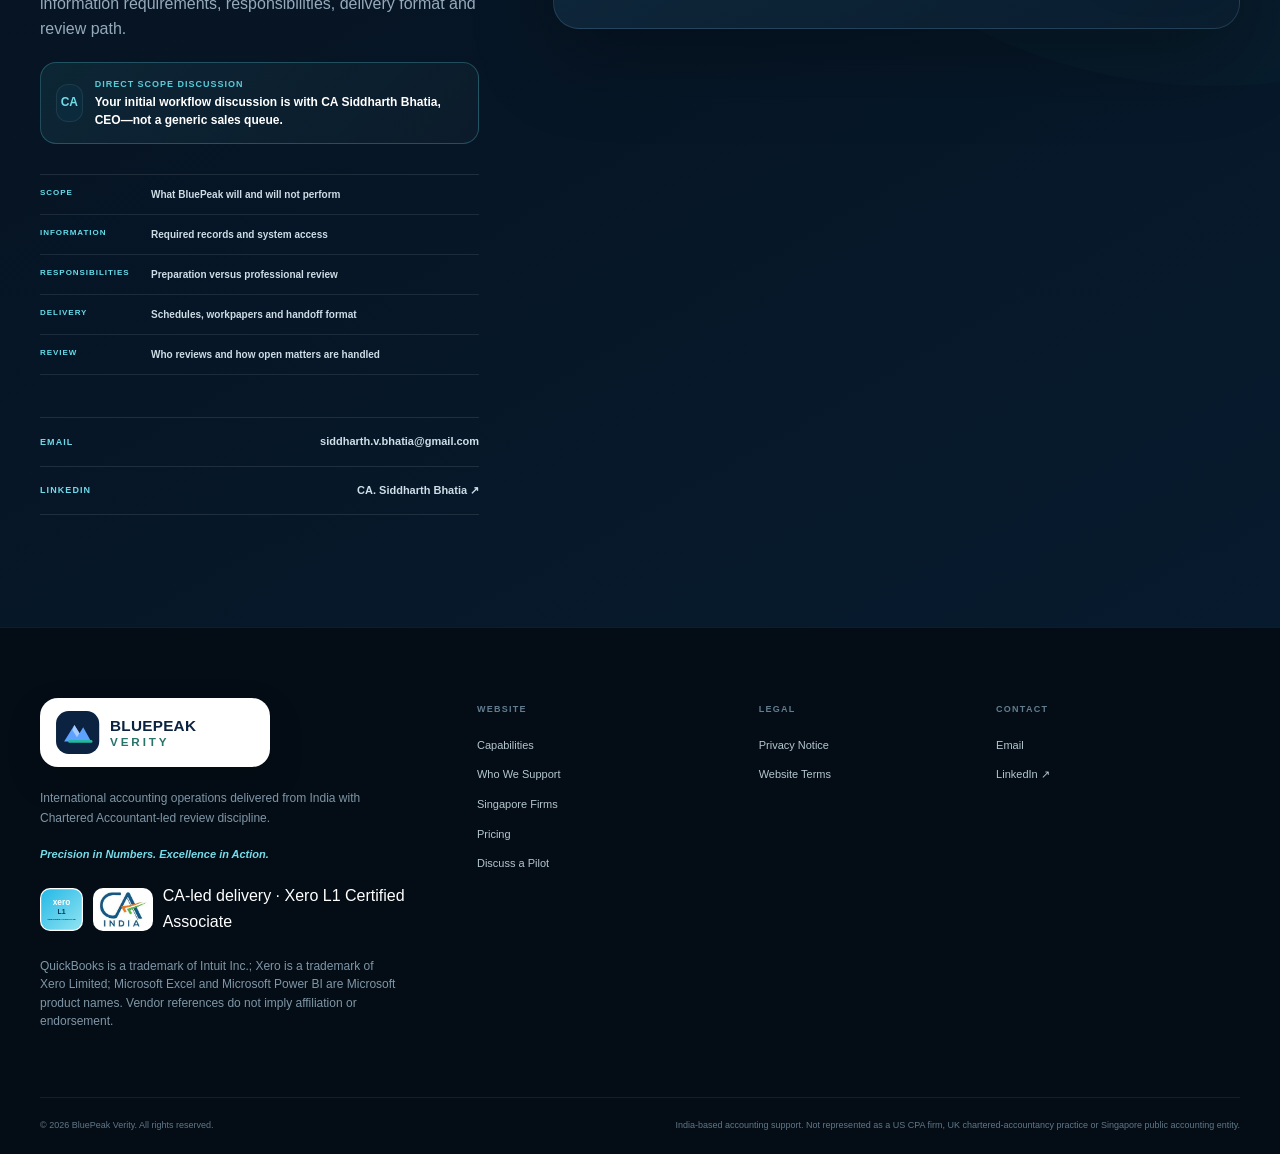
==== commit 6bdca39b: "Remove controlled working arrangements section" ====
--- a/index.html
+++ b/index.html
@@ -289,27 +289,6 @@
       </div>
     </section>
 
-    <section class="section confidentiality-section" id="security">
-      <div class="container confidentiality-shell">
-        <div class="section-intro" data-reveal>
-          <p class="eyebrow">Controlled working arrangements</p>
-          <h2>Access and information handling are agreed before delivery begins.</h2>
-          <p>Working controls should reflect the engagement structure, systems used and the firm's own information-governance requirements.</p>
-        </div>
-        <div class="control-matrix" data-reveal>
-          <div><span>NDA</span><strong>Can be documented where required</strong></div>
-          <div><span>System access</span><strong>Restricted to the agreed role and scope</strong></div>
-          <div><span>Permissions</span><strong>Firm-controlled Xero or QBO access where applicable</strong></div>
-          <div><span>File exchange</span><strong>Defined document-sharing channels</strong></div>
-          <div><span>Queries</span><strong>Consolidated rather than scattered</strong></div>
-          <div><span>Templates</span><strong>Firm-specific conventions can be followed</strong></div>
-          <div><span>Access removal</span><strong>Defined at the end of the engagement</strong></div>
-          <div><span>Retention</span><strong>Document handling can be agreed by engagement</strong></div>
-        </div>
-        <p class="security-note" data-reveal>BluePeak Verity does not claim SOC 2, ISO or another information-security certification unless such certification has actually been obtained and remains valid.</p>
-      </div>
-    </section>
-
     <section class="section founder-section" id="founder">
       <div class="container founder-layout">
         <div class="founder-photo-shell" data-reveal>
